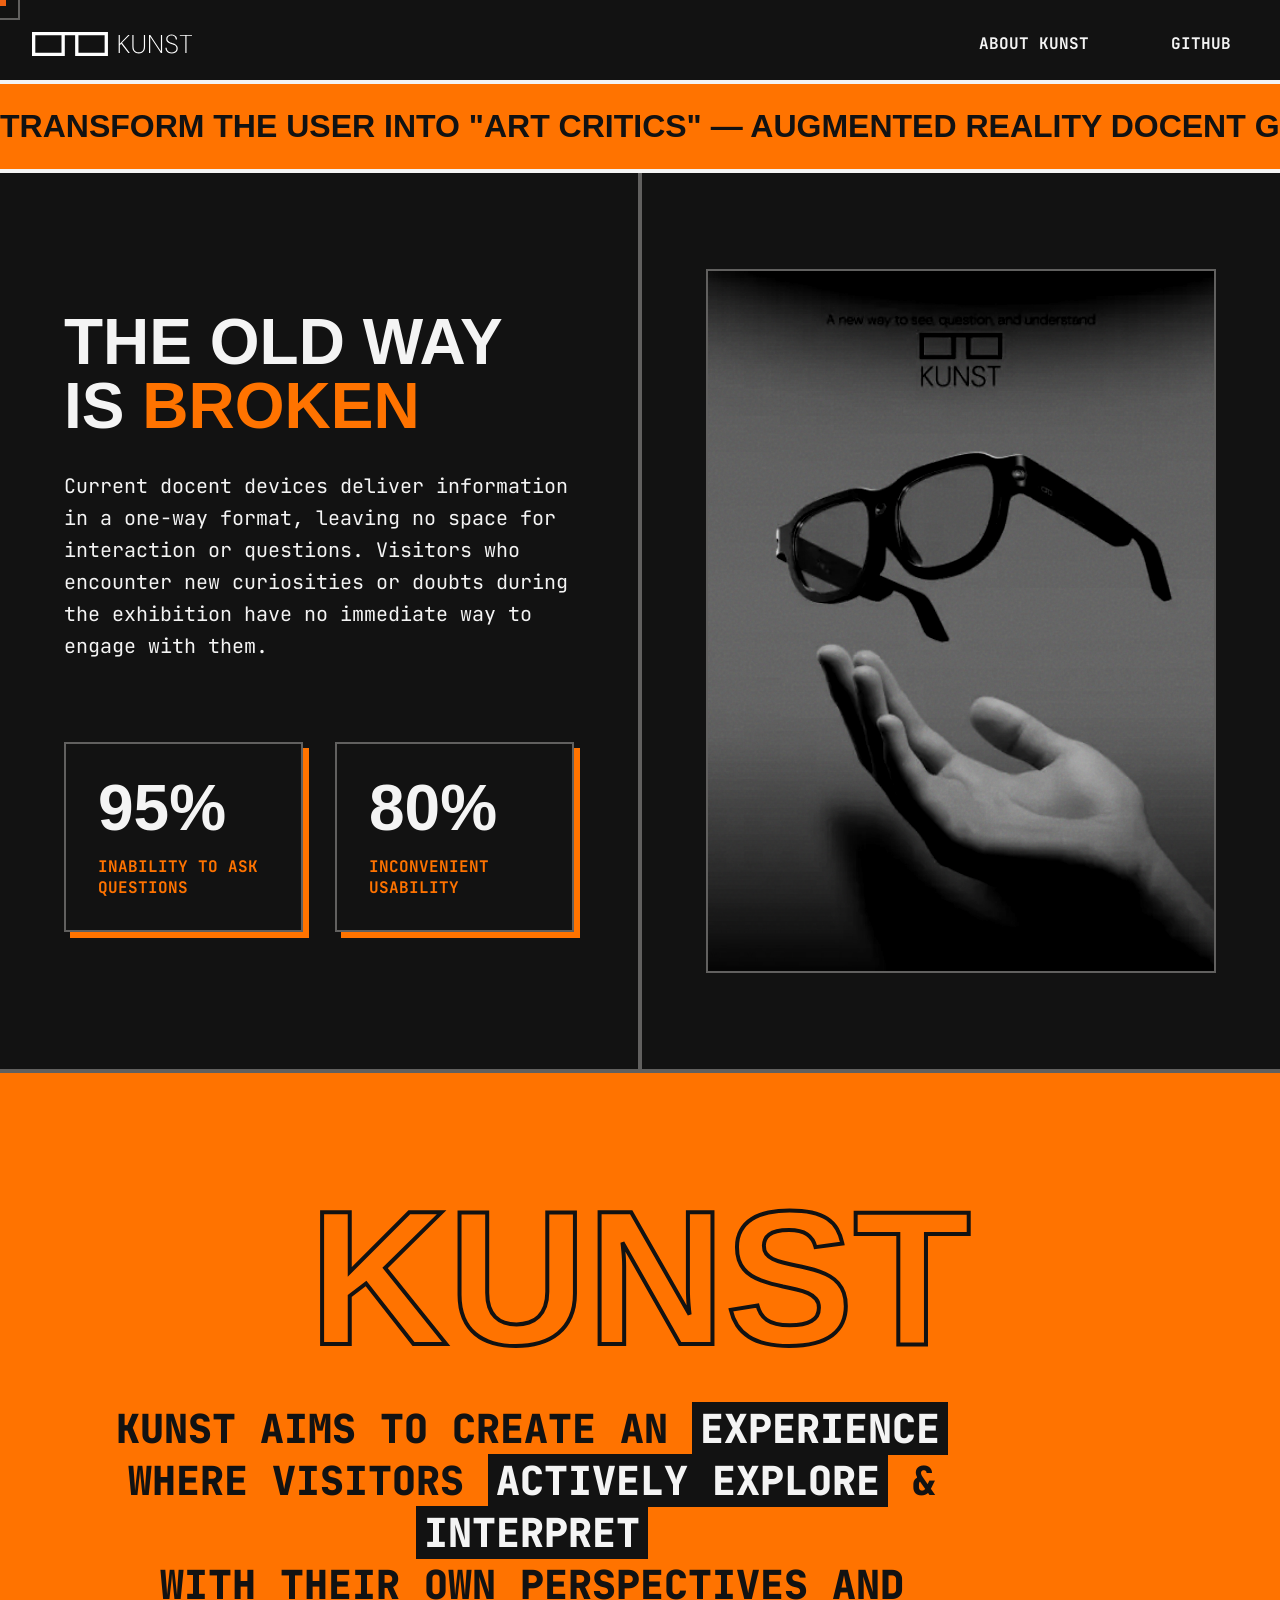
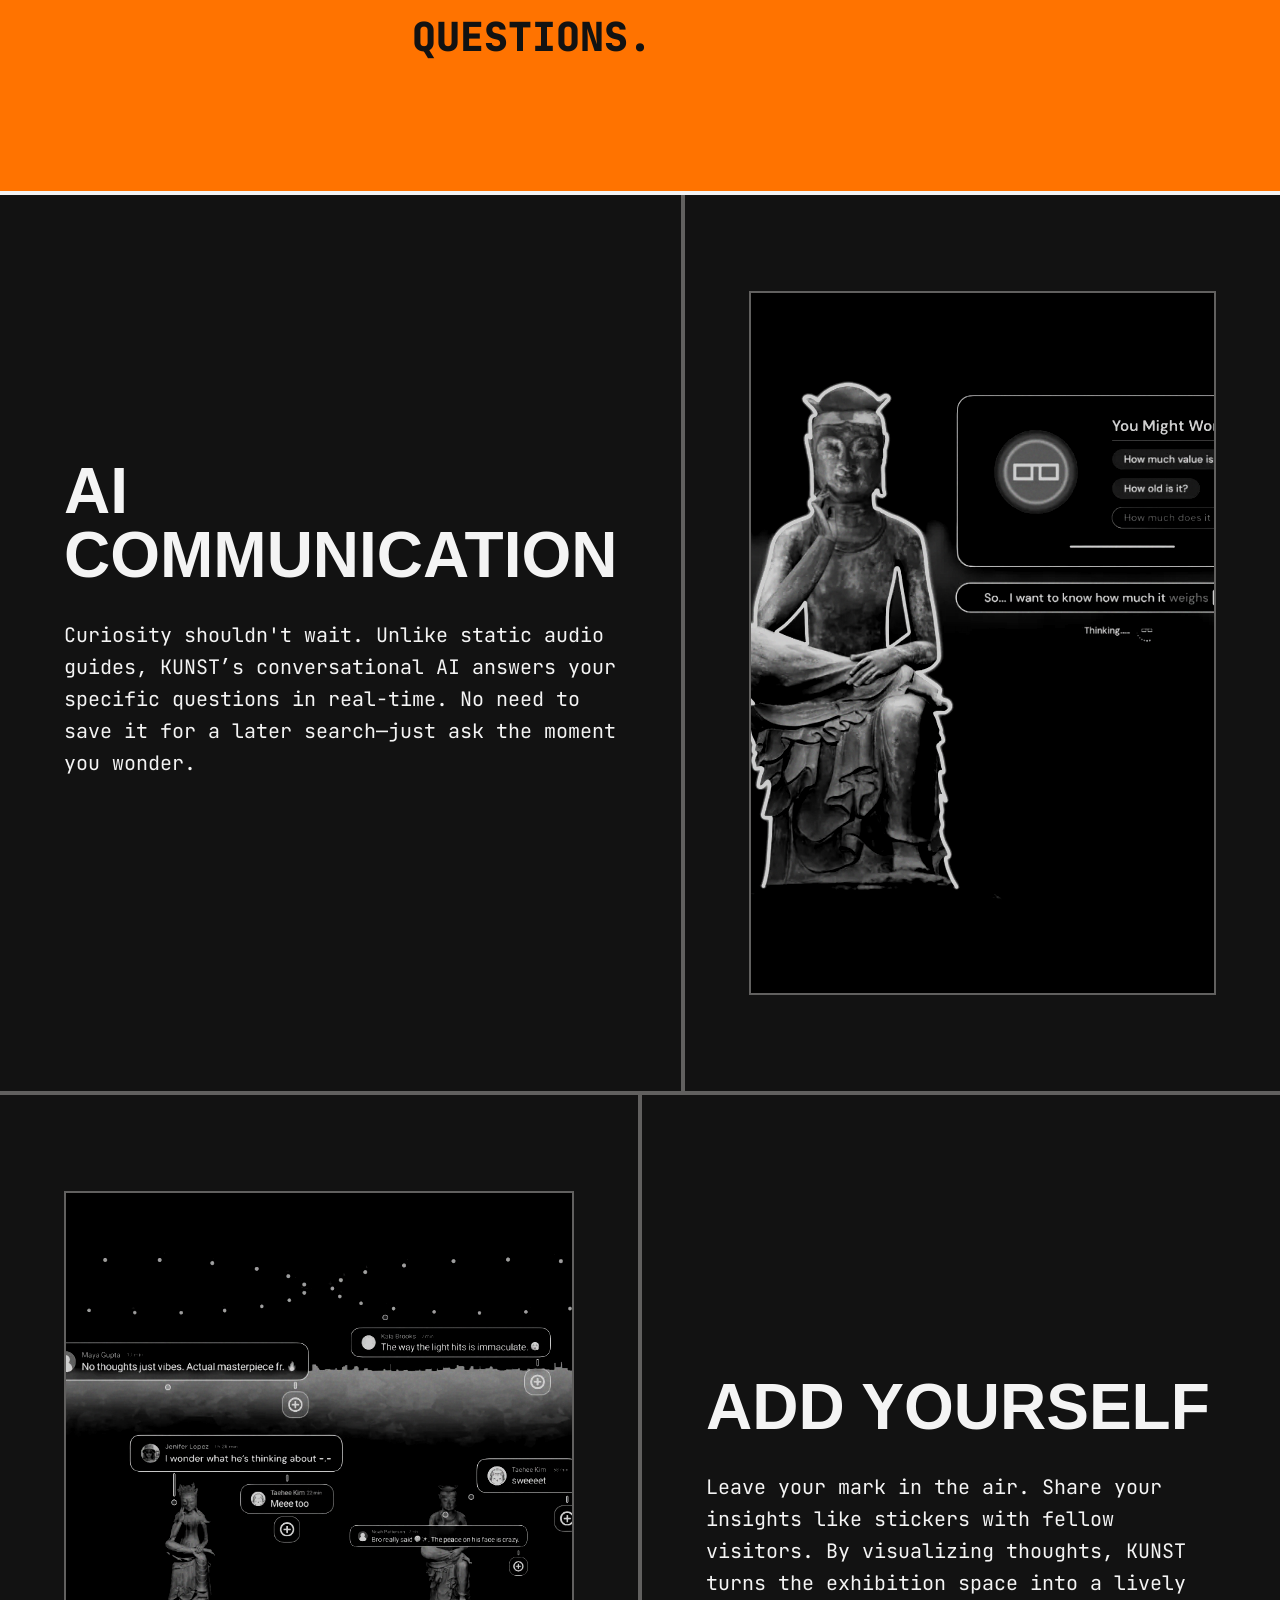
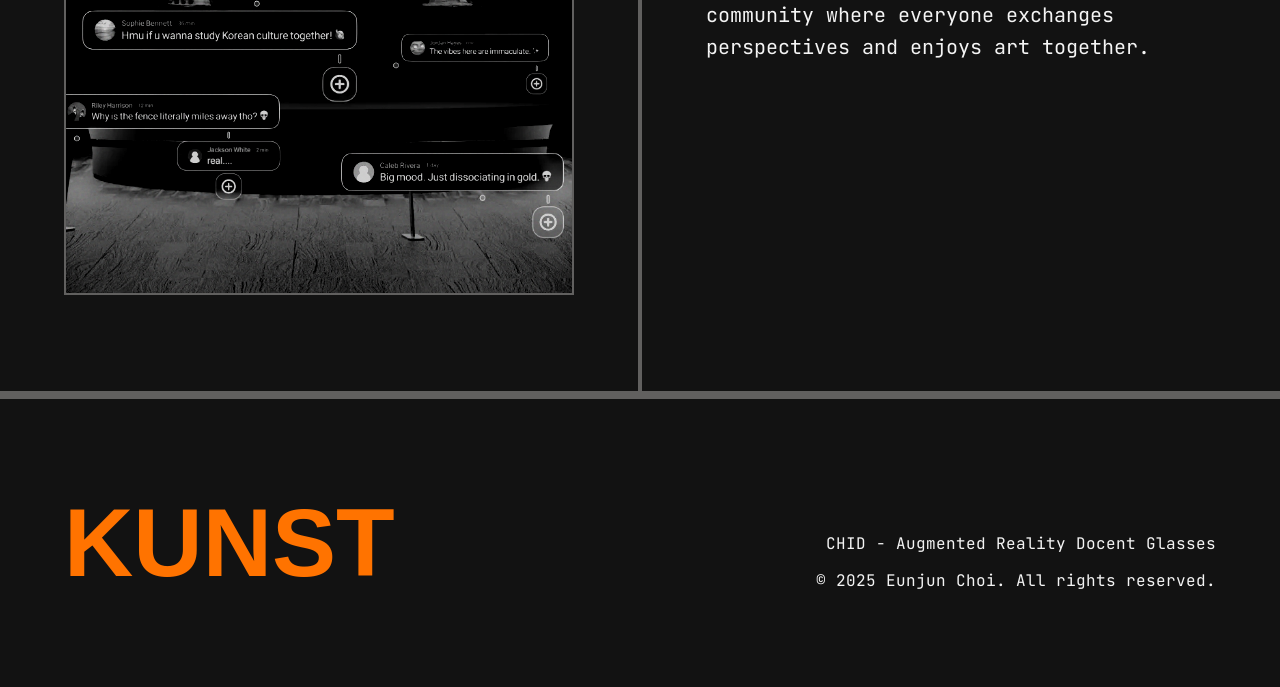
==== about.html @ 53544881 "Add files via upload" ====
<!DOCTYPE html>
<html lang="en">
<head>
    <meta charset="UTF-8">
    <meta name="viewport" content="width=device-width, initial-scale=1.0">
    <title>About KUNST</title>
    <link rel="icon" type="image/svg+xml" href="assets/main/KUNST_favicon.svg">
    <link rel="stylesheet" href="static/css/style.css">
    <link rel="stylesheet" href="static/css/about.css">
    <link rel="preconnect" href="https://fonts.googleapis.com">
    <link rel="preconnect" href="https://fonts.gstatic.com" crossorigin>
    <link href="https://fonts.googleapis.com/css2?family=JetBrains+Mono:wght@100..800&family=Syncopate:wght@400;700;900&display=swap" rel="stylesheet">
</head>
<body class="about-page">
    <div class="cursor"></div>
    <div class="cursor-follower"></div>

    <nav class="nav">
        <a href="index.html" class="nav-brand">
            <img src="assets/main/KUNST_main logo.svg" alt="KUNST">
        </a>
        <div class="nav-links">
            <a href="about.html">ABOUT KUNST</a>
            <a href="https://github.com/CHIDdesign/KUNST-AI" target="_blank">GITHUB</a>
        </div>
    </nav>

    <div class="marquee">
        <div class="marquee-content">
            TRANSFORM THE USER INTO "ART CRITICS" &mdash; AUGMENTED REALITY DOCENT GLASSES &mdash; A NEW WAY TO SEE, QUESTION, AND UNDERSTAND &mdash; 
            TRANSFORM THE USER INTO "ART CRITICS" &mdash; AUGMENTED REALITY DOCENT GLASSES &mdash; A NEW WAY TO SEE, QUESTION, AND UNDERSTAND &mdash; 
        </div>
    </div>

    <section class="section">
        <div class="grid-layout">
            <div class="grid-col text-col">
                <h2 class="section-title">THE OLD WAY IS <span class="highlight">BROKEN</span></h2>
                <p class="body-text">
                    Current docent devices deliver information in a one-way format, leaving no space for interaction or questions. Visitors who encounter new curiosities or doubts during the exhibition have no immediate way to engage with them.
                </p>
                <div class="stats-box">
                    <div class="stat">
                        <h3>95%</h3>
                        <p>Inability to Ask Questions</p>
                    </div>
                    <div class="stat">
                        <h3>80%</h3>
                        <p>Inconvenient Usability</p>
                    </div>
                </div>
            </div>
            <div class="grid-col image-col border-left">
                <div class="image-wrapper">
                    <img src="assets/img/media_1789644157735.webp" alt="KUNST Glasses" class="project-img">
                </div>
            </div>
        </div>
    </section>

    <section class="mission-section">
        <h1 class="huge-text">KUNST</h1>
        <p class="mission-text">
            KUNST aims to create an <span class="highlight">Experience</span><br>
            where visitors <span class="highlight">Actively Explore</span> &amp; <span class="highlight">Interpret</span><br>
            with their own perspectives and questions.
        </p>
    </section>

    <section class="section">
        <div class="grid-layout reverse">
            <div class="grid-col text-col border-right">
                <h2 class="section-title">AI COMMUNICATION</h2>
                <p class="body-text">
                    Curiosity shouldn't wait. Unlike static audio guides, KUNST’s conversational AI answers your specific questions in real-time. No need to save it for a later search—just ask the moment you wonder.
                </p>
            </div>
            <div class="grid-col image-col">
                <div class="image-wrapper">
                    <img src="assets/img/media_1789644157835.webp" alt="AI Communication" class="project-img">
                </div>
            </div>
        </div>
    </section>

    <section class="section">
        <div class="grid-layout">
            <div class="grid-col image-col border-right">
                <div class="image-wrapper">
                    <img src="assets/img/media_1789644157906.webp" alt="Add Yourself" class="project-img">
                </div>
            </div>
            <div class="grid-col text-col">
                <h2 class="section-title">ADD YOURSELF</h2>
                <p class="body-text">
                    Leave your mark in the air. Share your insights like stickers with fellow visitors. By visualizing thoughts, KUNST turns the exhibition space into a lively community where everyone exchanges perspectives and enjoys art together.
                </p>
            </div>
        </div>
    </section>

    <footer class="footer">
        <div class="footer-content">
            <div class="footer-brand">KUNST</div>
            <div class="footer-info">
                <p>CHID - Augmented Reality Docent Glasses</p>
                <p>&copy; 2025 Eunjun Choi. All rights reserved.</p>
            </div>
        </div>
    </footer>

    <script src="static/js/script.js"></script>
    <script src="static/js/about.js"></script>
</body>
</html>
---- static/css/style.css ----
:root {
    --bg-color: #121212;
    --point-color: #FF7300;
    --text-main: #F4F4F4;
    --text-muted: #61605F;
    --font-mono: 'JetBrains Mono', monospace;
    --font-display: 'Syncopate', sans-serif;
}

* {
    margin: 0;
    padding: 0;
    box-sizing: border-box;
    cursor: none; /* Custom cursor everywhere */
}

html, body {
    width: 100%;
    background-color: var(--bg-color);
    color: var(--text-main);
    font-family: var(--font-mono);
}

/* Base custom cursor */
.cursor {
    position: fixed;
    top: 0;
    left: 0;
    width: 12px;
    height: 12px;
    background-color: var(--point-color);
    border-radius: 0; 
    pointer-events: none;
    z-index: 9999;
    transform: translate(-50%, -50%);
    mix-blend-mode: difference;
    /* transition removed for instantaneous response */
}

.cursor-follower {
    position: fixed;
    top: 0;
    left: 0;
    width: 40px;
    height: 40px;
    border: 2px solid var(--text-muted);
    border-radius: 0;
    pointer-events: none;
    z-index: 9998;
    transform: translate(-50%, -50%);
    transition: transform 0.15s ease-out, width 0.3s, height 0.3s, background-color 0.3s;
}

/* Brutalist Navigation */
.nav {
    position: fixed;
    top: 0;
    left: 0;
    width: 100%;
    display: flex;
    justify-content: space-between;
    align-items: center;
    padding: 1.5rem 2rem;
    z-index: 100;
    background: transparent;
    border-bottom: none; /* Removed */
}

.nav-brand {
    display: flex;
    align-items: center;
    justify-content: center;
}
/* If a logo image is used instead */
.nav-brand img {
    height: 24px;
}

.nav-links {
    display: flex;
    gap: 3rem;
}

.nav-links a {
    color: var(--text-main);
    text-decoration: none;
    font-size: 1rem;
    font-weight: 700;
    text-transform: uppercase;
    position: relative;
    padding: 0.5rem 1rem;
    border: 1px solid transparent;
    transition: all 0.2s ease;
}

.nav-links a:hover {
    border: 1px solid var(--point-color);
    color: var(--point-color);
    background: rgba(255, 115, 0, 0.1);
}

/* -------------------------------------
   INDEX (HERO) PAGE SPECIFIC
   ------------------------------------- */
body.index-page {
    overflow: hidden; /* No scroll on index */
    height: 100vh;
    background-color: #080808; /* Darker background just for index */
}

.hero {
    height: 100vh;
    width: 100vw;
    display: flex;
    flex-direction: column;
    align-items: center;
    justify-content: center;
    position: relative;
    padding-top: 60px; /* Offset for nav */
}

.hero-logo-container {
    width: 95vw;
    max-width: 1800px; /* Made the logo much larger */
    height: 75vh;
    position: relative;
    display: flex;
    align-items: center;
    justify-content: center;
}

.text-logo {
    position: relative;
    width: 100%;
    height: 100%;
    display: flex;
    flex-wrap: wrap;
    align-content: flex-start;
    justify-content: center;
    overflow: hidden;
    contain: strict; /* CRITICAL OPTIMIZATION: Isolates layout recalculations */
    will-change: contents; /* Hints browser for optimization */
    /* Mask is applied via JS */
    -webkit-mask-size: contain;
    -webkit-mask-repeat: no-repeat;
    -webkit-mask-position: center;
    mask-size: contain;
    mask-repeat: no-repeat;
    mask-position: center;
}

.text-logo span {
    display: inline-block;
    padding: 0 2px;
    line-height: 1.1;
    font-family: var(--font-display);
    text-transform: uppercase;
    transition: color 0.1s, font-weight 0.1s;
    user-select: none;
    white-space: nowrap;
}

.download-btn {
    margin-top: 1rem;
    padding: 0.75rem 2rem; /* Much smaller padding */
    background-color: var(--point-color);
    color: var(--bg-color);
    font-family: var(--font-display);
    font-weight: 700; /* Less heavy weight */
    font-size: 0.9rem; /* Much smaller font size */
    text-decoration: none;
    text-transform: uppercase;
    position: relative;
    border: 2px solid var(--point-color); /* Thinner border */
    box-shadow: 4px 4px 0px var(--text-main); /* Smaller shadow */
    transition: all 0.1s ease;
}

.download-btn:hover {
    transform: translate(2px, 2px);
    box-shadow: 2px 2px 0px var(--text-main);
    background-color: var(--text-main);
    color: var(--bg-color);
    border-color: var(--text-main);
}

.download-btn:active {
    transform: translate(4px, 4px);
    box-shadow: 0px 0px 0px var(--text-main);
}

/* AR Scanning Grid Background */
body.index-page::before {
    content: '';
    position: absolute;
    top: 0; 
    left: 0; 
    width: 100vw; 
    height: 100vh;
    background-image: 
        linear-gradient(rgba(255, 115, 0, 0.05) 1px, transparent 1px),
        linear-gradient(90deg, rgba(255, 115, 0, 0.05) 1px, transparent 1px);
    background-size: 50px 50px;
    pointer-events: none;
    z-index: 1;
}

/* AR Crosshair */
.crosshair-x, .crosshair-y {
    position: fixed;
    background-color: var(--point-color);
    opacity: 0.6;
    pointer-events: none;
    z-index: 5;
    mix-blend-mode: screen;
    box-shadow: 0 0 10px var(--point-color);
}
.crosshair-x {
    top: 0;
    left: 0;
    width: 100vw;
    height: 1px;
}
.crosshair-y {
    top: 0;
    left: 0;
    width: 1px;
    height: 100vh;
}

/* Coordinates Text */
.coord-tracker {
    position: fixed;
    color: var(--point-color);
    font-family: var(--font-mono);
    font-size: 0.85rem;
    font-weight: 700;
    letter-spacing: 1px;
    pointer-events: none;
    z-index: 6;
    opacity: 0.9;
    white-space: nowrap;
    mix-blend-mode: screen;
    text-shadow: 0 0 5px rgba(255, 115, 0, 0.5);
}

/* AR Drawing Canvas */
#ar-canvas {
    position: fixed;
    top: 0;
    left: 0;
    width: 100vw;
    height: 100vh;
    pointer-events: none;
    z-index: 4; /* Below crosshair, above background */
}

/* -------------------------------------
   MOBILE RESPONSIVENESS
   ------------------------------------- */
@media (max-width: 768px) {
    /* Hide custom cursors and crosshairs on mobile */
    .cursor, .cursor-follower, .crosshair-x, .crosshair-y, .coord-tracker {
        display: none !important;
    }
    
    * {
        cursor: auto;
    }

    .nav {
        padding: 1rem;
    }

    .nav-links {
        gap: 1rem;
    }
    
    .nav-links a {
        font-size: 0.8rem;
        padding: 0.25rem 0.5rem;
    }

    .hero {
        padding-top: 50px;
    }

    .hero-logo-container {
        /* Add side padding so it doesn't touch the edges */
        width: calc(100vw - 32px);
        height: 40vh; /* Shorter height to fit mobile aspect ratio */
    }

    .text-logo span {
        font-size: 0.4rem !important; /* Force smaller text on mobile for density */
    }

    .download-btn {
        margin-top: 2rem;
        font-size: 0.75rem;
        padding: 0.6rem 1.2rem;
    }
}
---- static/css/about.css ----
/* -------------------------------------
   ABOUT PAGE SPECIFIC
   ------------------------------------- */
body.about-page {
    overflow-x: hidden;
    overflow-y: auto;
    padding-top: 80px; /* Nav height */
}

.marquee {
    width: 100%;
    background-color: var(--point-color);
    color: var(--bg-color);
    padding: 1.5rem 0;
    overflow: hidden;
    white-space: nowrap;
    border-bottom: 4px solid var(--text-main);
    border-top: 4px solid var(--text-main);
}

.marquee-content {
    display: inline-block;
    font-family: var(--font-display);
    font-size: 2rem;
    font-weight: 900;
    animation: marquee 15s linear infinite;
    text-transform: uppercase;
}

@keyframes marquee {
    0% { transform: translateX(0); }
    100% { transform: translateX(-50%); }
}

.section {
    min-height: 100vh;
    border-bottom: 4px solid var(--text-muted);
    display: flex;
    flex-direction: column;
}

.grid-layout {
    display: flex;
    flex: 1;
    width: 100%;
}

.grid-col {
    flex: 1;
    padding: 6rem 4rem;
    display: flex;
    flex-direction: column;
    justify-content: center;
}

.border-left { border-left: 4px solid var(--text-muted); }
.border-right { border-right: 4px solid var(--text-muted); }

.section-title {
    font-family: var(--font-display);
    font-size: 4rem;
    margin-bottom: 2rem;
    line-height: 1;
    text-transform: uppercase;
    font-weight: 900;
}

.highlight {
    color: var(--point-color);
}

.body-text {
    font-size: 1.25rem;
    line-height: 1.6;
    color: var(--text-main);
    max-width: 600px;
    margin-bottom: 3rem;
    font-weight: 400;
}

.stats-box {
    display: flex;
    gap: 2rem;
    margin-top: 2rem;
}

.stat {
    border: 2px solid var(--text-muted);
    padding: 2rem;
    flex: 1;
    background: var(--bg-color);
    box-shadow: 6px 6px 0px var(--point-color);
}

.stat h3 {
    font-family: var(--font-display);
    font-size: 4rem;
    color: var(--text-main);
    line-height: 1;
    margin-bottom: 1rem;
}

.stat p {
    color: var(--point-color);
    font-size: 1rem;
    text-transform: uppercase;
    font-weight: 700;
}

/* Images */
.image-wrapper {
    position: relative;
    width: 100%;
    height: 100%;
    min-height: 500px;
    overflow: hidden;
    background-color: var(--bg-color);
    border: 2px solid var(--text-muted);
}

/* Grain overlay */
.image-wrapper::before {
    content: '';
    position: absolute;
    top: 0;
    left: 0;
    width: 100%;
    height: 100%;
    background-image: url('data:image/svg+xml;utf8,%3Csvg viewBox="0 0 200 200" xmlns="http://www.w3.org/2000/svg"%3E%3Cfilter id="noise"%3E%3CfeTurbulence type="fractalNoise" baseFrequency="0.9" numOctaves="3" stitchTiles="stitch"/%3E%3C/filter%3E%3Crect width="100%25" height="100%25" filter="url(%23noise)" opacity="0.15"/%3E%3C/svg%3E');
    pointer-events: none;
    z-index: 2;
    mix-blend-mode: overlay;
}

.project-img {
    width: 100%;
    height: 100%;
    object-fit: cover;
    filter: grayscale(100%) contrast(1.5) brightness(0.8);
    transition: filter 0.3s ease, transform 0.3s ease;
}

.image-wrapper:hover .project-img {
    filter: grayscale(0%) contrast(1.2) brightness(1);
    transform: scale(1.02);
}

/* Mission Section */
.mission-section {
    align-items: center;
    justify-content: center;
    text-align: center;
    padding: 8rem 2rem;
    background-color: var(--point-color);
    color: var(--bg-color);
    border-bottom: 4px solid var(--text-main);
}

.huge-text {
    font-family: var(--font-display);
    font-size: 15vw;
    line-height: 0.8;
    color: var(--point-color);
    -webkit-text-stroke: 4px var(--bg-color);
    margin-bottom: 3rem;
    font-weight: 900;
}

.mission-text {
    font-size: 2.5rem;
    max-width: 1000px;
    line-height: 1.3;
    font-weight: 900;
    text-transform: uppercase;
}

.mission-text .highlight {
    color: var(--text-main);
    background: var(--bg-color);
    padding: 0 0.5rem;
}

/* Footer */
.footer {
    padding: 6rem 4rem;
    border-top: 4px solid var(--text-muted);
    background: var(--bg-color);
}

.footer-content {
    display: flex;
    justify-content: space-between;
    align-items: flex-end;
}

.footer-brand {
    font-family: var(--font-display);
    font-size: 6rem;
    font-weight: 900;
    color: var(--point-color);
    line-height: 1;
}

.footer-info p {
    color: var(--text-main);
    font-size: 1rem;
    text-align: right;
    margin-top: 1rem;
    font-family: var(--font-mono);
}

@media (max-width: 1024px) {
    .grid-layout {
        flex-direction: column;
    }
    .grid-layout.reverse {
        flex-direction: column-reverse;
    }
    .border-left, .border-right {
        border: none;
        border-bottom: 4px solid var(--text-muted);
    }
    .grid-col {
        padding: 4rem 2rem;
    }
    .section-title {
        font-size: 3rem;
    }
    .stat h3 {
        font-size: 3rem;
    }
    .mission-text {
        font-size: 1.5rem;
    }
}
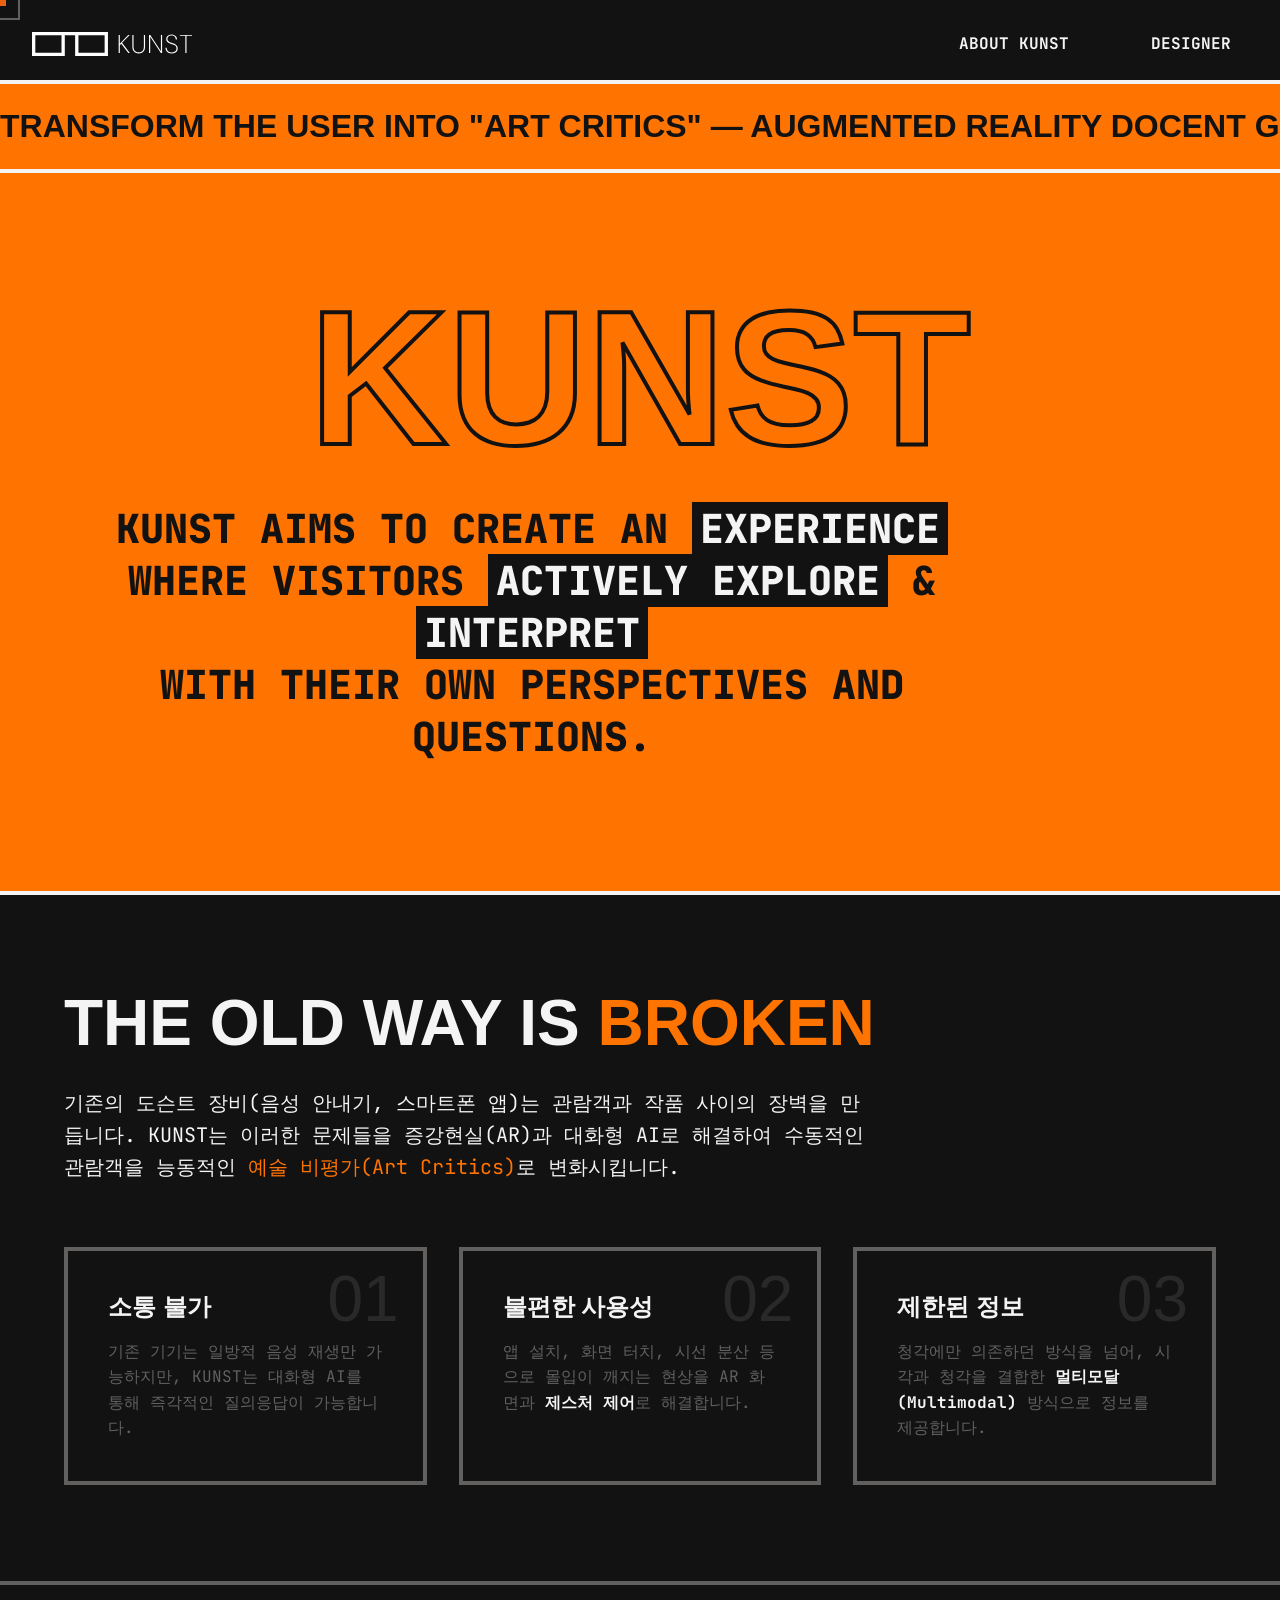
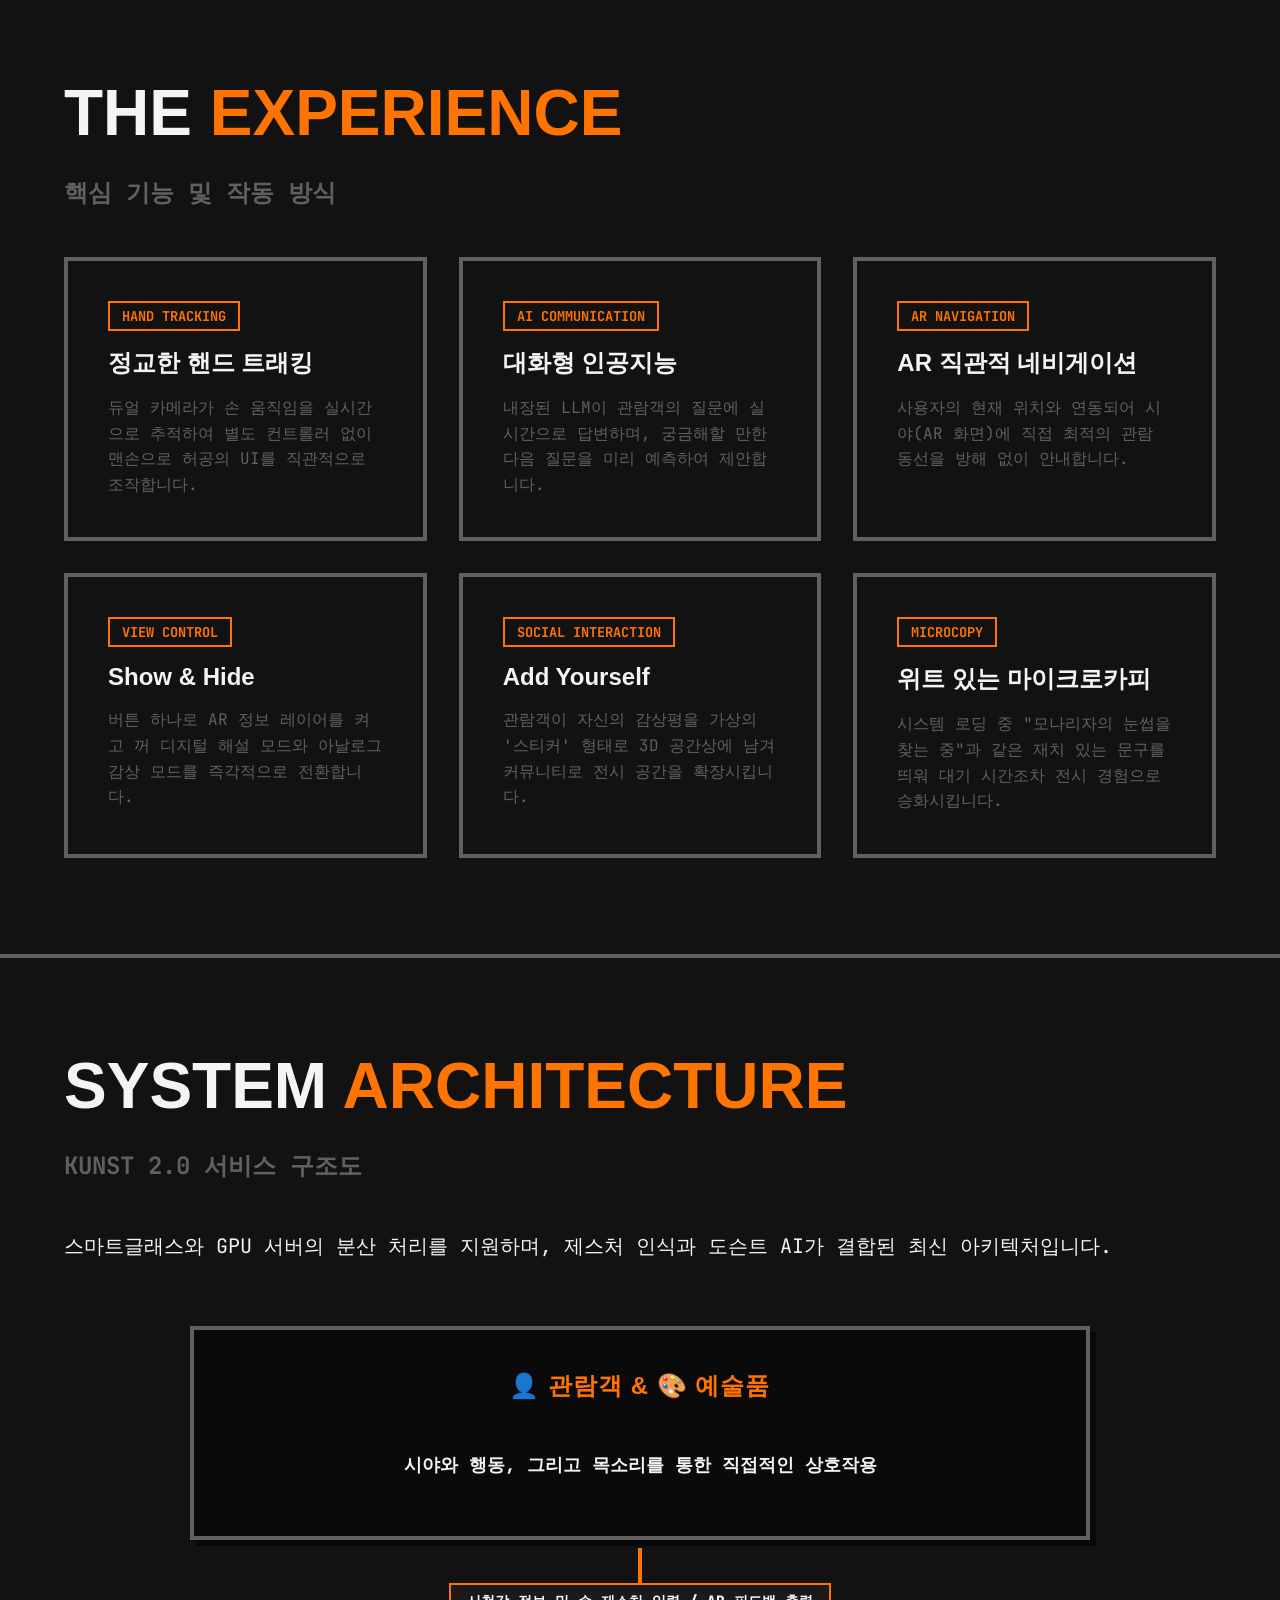
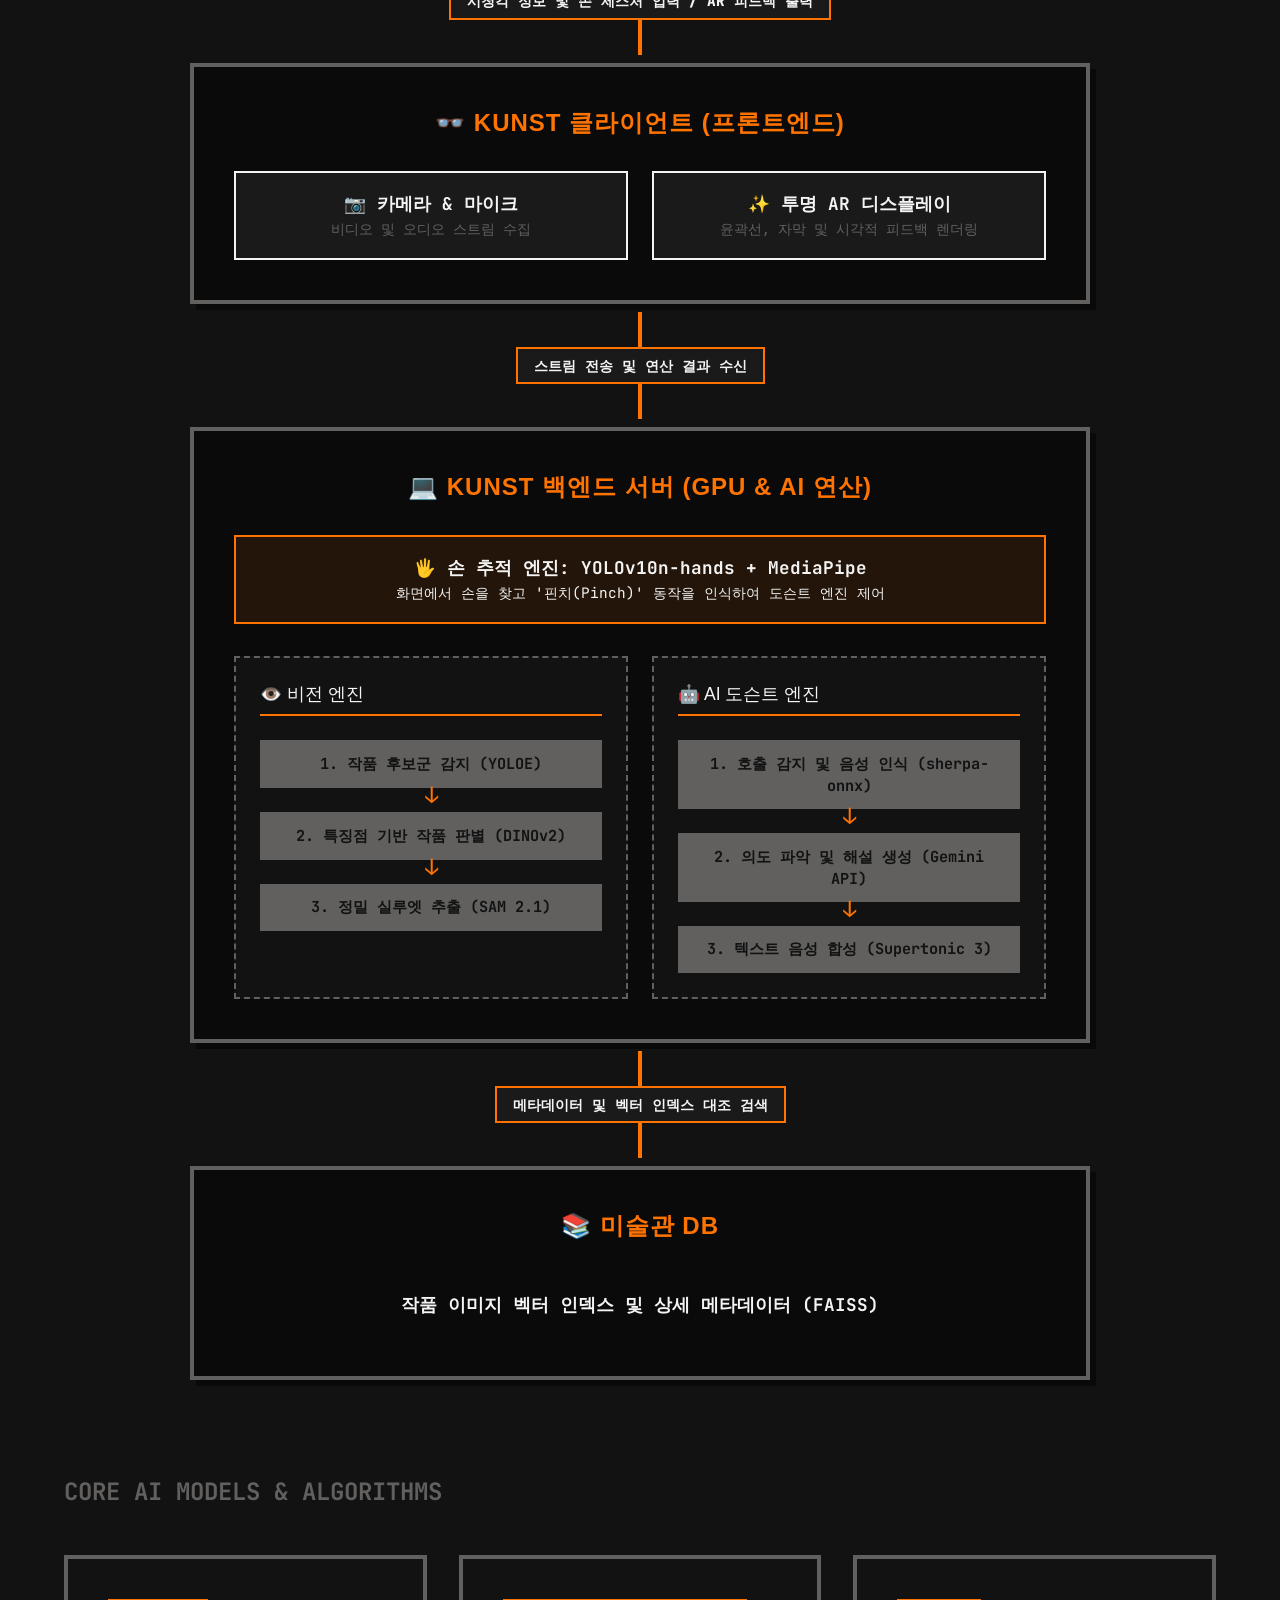
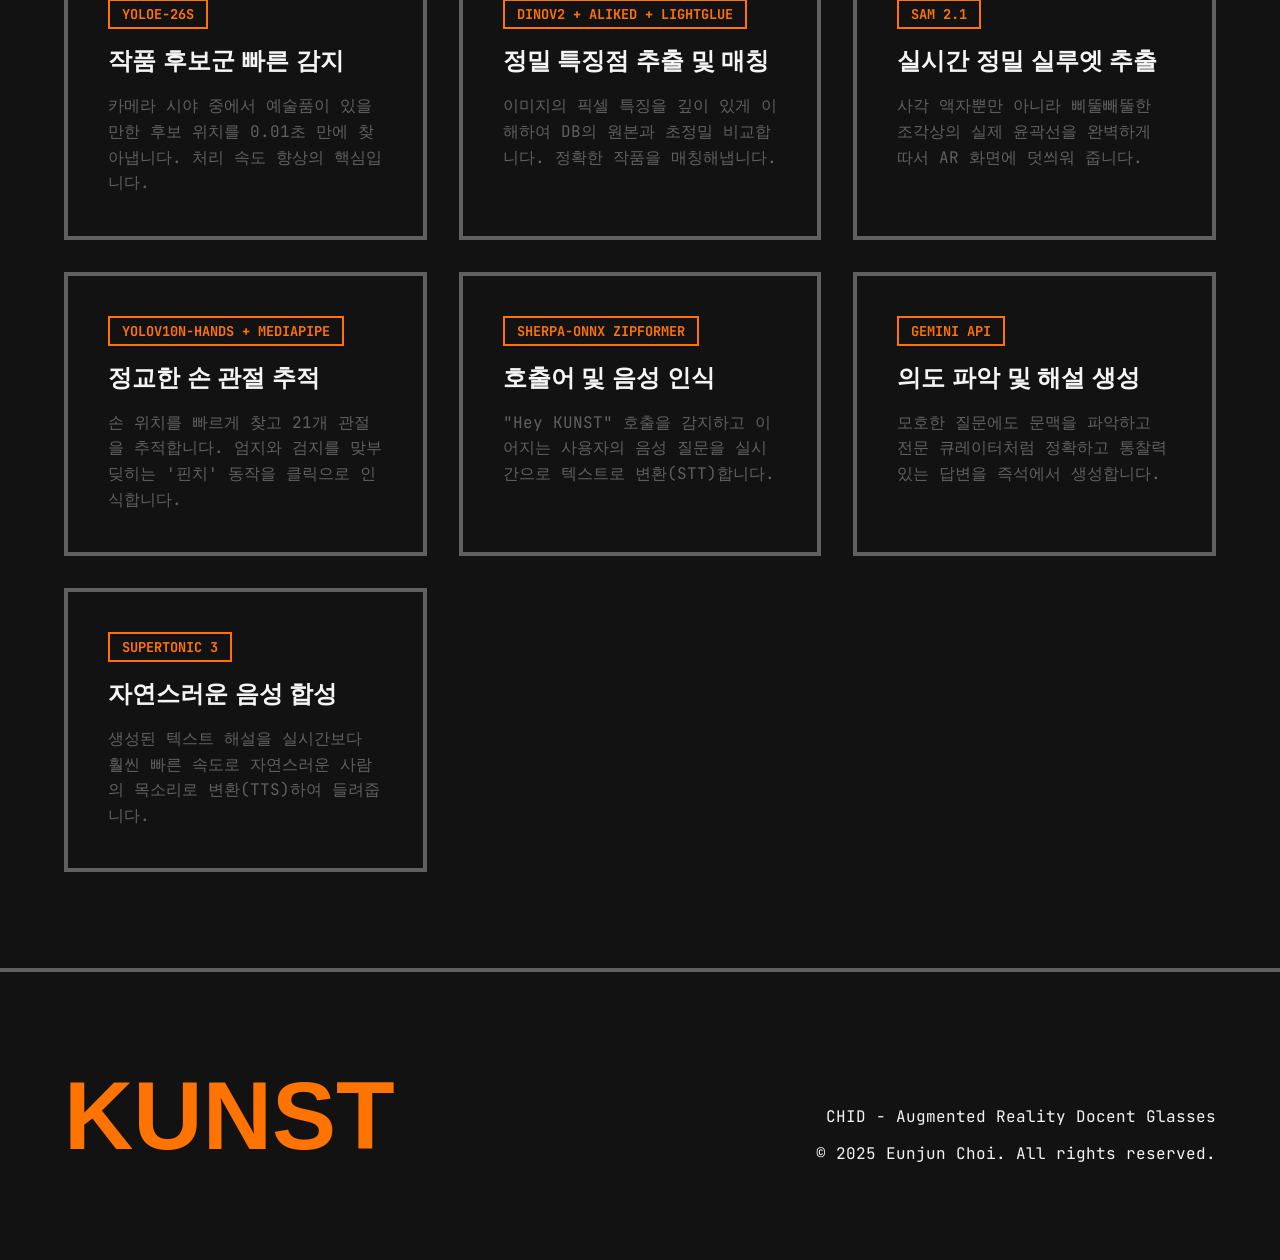
==== commit 77d6c6cc: "Add files via upload" ====
--- a/about.html
+++ b/about.html
@@ -1,9 +1,9 @@
 <!DOCTYPE html>
-<html lang="en">
+<html lang="ko">
 <head>
     <meta charset="UTF-8">
     <meta name="viewport" content="width=device-width, initial-scale=1.0">
-    <title>About KUNST</title>
+    <title>KUNST - AR Docent Glasses</title>
     <link rel="icon" type="image/svg+xml" href="assets/main/KUNST_favicon.svg">
     <link rel="stylesheet" href="static/css/style.css">
     <link rel="stylesheet" href="static/css/about.css">
@@ -21,7 +21,7 @@
         </a>
         <div class="nav-links">
             <a href="about.html">ABOUT KUNST</a>
-            <a href="https://github.com/CHIDdesign/KUNST-AI" target="_blank">GITHUB</a>
+            <a href="https://chid.kr/" target="_blank">DESIGNER</a>
         </div>
     </nav>
 
@@ -31,32 +31,6 @@
             TRANSFORM THE USER INTO "ART CRITICS" &mdash; AUGMENTED REALITY DOCENT GLASSES &mdash; A NEW WAY TO SEE, QUESTION, AND UNDERSTAND &mdash; 
         </div>
     </div>
-
-    <section class="section">
-        <div class="grid-layout">
-            <div class="grid-col text-col">
-                <h2 class="section-title">THE OLD WAY IS <span class="highlight">BROKEN</span></h2>
-                <p class="body-text">
-                    Current docent devices deliver information in a one-way format, leaving no space for interaction or questions. Visitors who encounter new curiosities or doubts during the exhibition have no immediate way to engage with them.
-                </p>
-                <div class="stats-box">
-                    <div class="stat">
-                        <h3>95%</h3>
-                        <p>Inability to Ask Questions</p>
-                    </div>
-                    <div class="stat">
-                        <h3>80%</h3>
-                        <p>Inconvenient Usability</p>
-                    </div>
-                </div>
-            </div>
-            <div class="grid-col image-col border-left">
-                <div class="image-wrapper">
-                    <img src="assets/img/media_1789644157735.webp" alt="KUNST Glasses" class="project-img">
-                </div>
-            </div>
-        </div>
-    </section>
 
     <section class="mission-section">
         <h1 class="huge-text">KUNST</h1>
@@ -67,34 +41,194 @@
         </p>
     </section>
 
+    <!-- Product Identity & Problem -->
     <section class="section">
-        <div class="grid-layout reverse">
-            <div class="grid-col text-col border-right">
-                <h2 class="section-title">AI COMMUNICATION</h2>
-                <p class="body-text">
-                    Curiosity shouldn't wait. Unlike static audio guides, KUNST’s conversational AI answers your specific questions in real-time. No need to save it for a later search—just ask the moment you wonder.
-                </p>
-            </div>
-            <div class="grid-col image-col">
-                <div class="image-wrapper">
-                    <img src="assets/img/media_1789644157835.webp" alt="AI Communication" class="project-img">
-                </div>
-            </div>
-        </div>
-    </section>
-
+        <h2 class="section-title">THE OLD WAY IS <span class="highlight">BROKEN</span></h2>
+        <p class="body-text" style="max-width: 800px;">
+            기존의 도슨트 장비(음성 안내기, 스마트폰 앱)는 관람객과 작품 사이의 장벽을 만듭니다. KUNST는 이러한 문제들을 증강현실(AR)과 대화형 AI로 해결하여 수동적인 관람객을 능동적인 <span class="highlight">예술 비평가(Art Critics)</span>로 변화시킵니다.
+        </p>
+        <div class="b-grid" style="margin-top: 2rem;">
+            <div class="b-card">
+                <div class="b-card-num">01</div>
+                <div class="b-card-title">소통 불가</div>
+                <div class="b-card-desc">
+                    기존 기기는 일방적 음성 재생만 가능하지만, KUNST는 대화형 AI를 통해 즉각적인 질의응답이 가능합니다.
+                </div>
+            </div>
+            <div class="b-card">
+                <div class="b-card-num">02</div>
+                <div class="b-card-title">불편한 사용성</div>
+                <div class="b-card-desc">
+                    앱 설치, 화면 터치, 시선 분산 등으로 몰입이 깨지는 현상을 AR 화면과 <strong>제스처 제어</strong>로 해결합니다.
+                </div>
+            </div>
+            <div class="b-card">
+                <div class="b-card-num">03</div>
+                <div class="b-card-title">제한된 정보</div>
+                <div class="b-card-desc">
+                    청각에만 의존하던 방식을 넘어, 시각과 청각을 결합한 <strong>멀티모달(Multimodal)</strong> 방식으로 정보를 제공합니다.
+                </div>
+            </div>
+        </div>
+    </section>
+
+    <!-- Core Features -->
     <section class="section">
-        <div class="grid-layout">
-            <div class="grid-col image-col border-right">
-                <div class="image-wrapper">
-                    <img src="assets/img/media_1789644157906.webp" alt="Add Yourself" class="project-img">
-                </div>
-            </div>
-            <div class="grid-col text-col">
-                <h2 class="section-title">ADD YOURSELF</h2>
-                <p class="body-text">
-                    Leave your mark in the air. Share your insights like stickers with fellow visitors. By visualizing thoughts, KUNST turns the exhibition space into a lively community where everyone exchanges perspectives and enjoys art together.
-                </p>
+        <h2 class="section-title">THE <span class="highlight">EXPERIENCE</span></h2>
+        <p class="section-subtitle">핵심 기능 및 작동 방식</p>
+        <div class="b-grid">
+            <div class="b-card">
+                <div class="b-badge">Hand Tracking</div>
+                <div class="b-card-title">정교한 핸드 트래킹</div>
+                <div class="b-card-desc">듀얼 카메라가 손 움직임을 실시간으로 추적하여 별도 컨트롤러 없이 맨손으로 허공의 UI를 직관적으로 조작합니다.</div>
+            </div>
+            <div class="b-card">
+                <div class="b-badge">AI Communication</div>
+                <div class="b-card-title">대화형 인공지능</div>
+                <div class="b-card-desc">내장된 LLM이 관람객의 질문에 실시간으로 답변하며, 궁금해할 만한 다음 질문을 미리 예측하여 제안합니다.</div>
+            </div>
+            <div class="b-card">
+                <div class="b-badge">AR Navigation</div>
+                <div class="b-card-title">AR 직관적 네비게이션</div>
+                <div class="b-card-desc">사용자의 현재 위치와 연동되어 시야(AR 화면)에 직접 최적의 관람 동선을 방해 없이 안내합니다.</div>
+            </div>
+            <div class="b-card">
+                <div class="b-badge">View Control</div>
+                <div class="b-card-title">Show &amp; Hide</div>
+                <div class="b-card-desc">버튼 하나로 AR 정보 레이어를 켜고 꺼 디지털 해설 모드와 아날로그 감상 모드를 즉각적으로 전환합니다.</div>
+            </div>
+            <div class="b-card">
+                <div class="b-badge">Social Interaction</div>
+                <div class="b-card-title">Add Yourself</div>
+                <div class="b-card-desc">관람객이 자신의 감상평을 가상의 '스티커' 형태로 3D 공간상에 남겨 커뮤니티로 전시 공간을 확장시킵니다.</div>
+            </div>
+            <div class="b-card">
+                <div class="b-badge">Microcopy</div>
+                <div class="b-card-title">위트 있는 마이크로카피</div>
+                <div class="b-card-desc">시스템 로딩 중 "모나리자의 눈썹을 찾는 중"과 같은 재치 있는 문구를 띄워 대기 시간조차 전시 경험으로 승화시킵니다.</div>
+            </div>
+        </div>
+    </section>
+
+    <!-- Architecture -->
+    <section class="section">
+        <h2 class="section-title">SYSTEM <span class="highlight">ARCHITECTURE</span></h2>
+        <p class="section-subtitle">KUNST 2.0 서비스 구조도</p>
+        <p class="body-text">
+            스마트글래스와 GPU 서버의 분산 처리를 지원하며, 제스처 인식과 도슨트 AI가 결합된 최신 아키텍처입니다.
+        </p>
+
+        <!-- Custom HTML Brutalist Architecture Diagram -->
+        <div class="arch-custom-diagram">
+            
+            <!-- Layer 1: User & Art -->
+            <div class="arch-layer">
+                <h3>👤 관람객 &amp; 🎨 예술품</h3>
+                <div class="arch-box" style="text-align: center; border: none; background: transparent;">
+                    시야와 행동, 그리고 목소리를 통한 직접적인 상호작용
+                </div>
+            </div>
+            
+            <div class="arch-connector">
+                <div class="connector-line"></div>
+                <div class="connector-label">시청각 정보 및 손 제스처 입력 / AR 피드백 출력</div>
+                <div class="connector-line"></div>
+            </div>
+            
+            <!-- Layer 2: Client -->
+            <div class="arch-layer">
+                <h3>👓 KUNST 클라이언트 (프론트엔드)</h3>
+                <div class="arch-grid-2">
+                    <div class="arch-box">📷 카메라 &amp; 마이크<br><span style="font-size:0.85rem; color:var(--text-muted); font-weight:400;">비디오 및 오디오 스트림 수집</span></div>
+                    <div class="arch-box">✨ 투명 AR 디스플레이<br><span style="font-size:0.85rem; color:var(--text-muted); font-weight:400;">윤곽선, 자막 및 시각적 피드백 렌더링</span></div>
+                </div>
+            </div>
+
+            <div class="arch-connector">
+                <div class="connector-line"></div>
+                <div class="connector-label">스트림 전송 및 연산 결과 수신</div>
+                <div class="connector-line"></div>
+            </div>
+
+            <!-- Layer 3: Server -->
+            <div class="arch-layer">
+                <h3>💻 KUNST 백엔드 서버 (GPU &amp; AI 연산)</h3>
+                
+                <div class="arch-box highlight-box" style="margin-bottom: 2rem; text-align: center;">
+                    🖐️ <strong>손 추적 엔진:</strong> YOLOv10n-hands + MediaPipe<br>
+                    <span style="font-size:0.9rem; font-weight:400;">화면에서 손을 찾고 '핀치(Pinch)' 동작을 인식하여 도슨트 엔진 제어</span>
+                </div>
+
+                <div class="arch-grid-2">
+                    <div class="arch-engine">
+                        <div class="engine-title">👁️ 비전 엔진</div>
+                        <div class="engine-step">1. 작품 후보군 감지 (YOLOE)</div>
+                        <div class="engine-step">2. 특징점 기반 작품 판별 (DINOv2)</div>
+                        <div class="engine-step">3. 정밀 실루엣 추출 (SAM 2.1)</div>
+                    </div>
+                    
+                    <div class="arch-engine">
+                        <div class="engine-title">🤖 AI 도슨트 엔진</div>
+                        <div class="engine-step">1. 호출 감지 및 음성 인식 (sherpa-onnx)</div>
+                        <div class="engine-step">2. 의도 파악 및 해설 생성 (Gemini API)</div>
+                        <div class="engine-step">3. 텍스트 음성 합성 (Supertonic 3)</div>
+                    </div>
+                </div>
+            </div>
+
+            <div class="arch-connector">
+                <div class="connector-line"></div>
+                <div class="connector-label">메타데이터 및 벡터 인덱스 대조 검색</div>
+                <div class="connector-line"></div>
+            </div>
+
+            <!-- Layer 4: DB -->
+            <div class="arch-layer">
+                <h3>📚 미술관 DB</h3>
+                <div class="arch-box" style="text-align: center; border: none; background: transparent;">
+                    작품 이미지 벡터 인덱스 및 상세 메타데이터 (FAISS)
+                </div>
+            </div>
+
+        </div>
+
+        <!-- AI Models Detail -->
+        <p class="section-subtitle" style="margin-top: 4rem;">CORE AI MODELS &amp; ALGORITHMS</p>
+        <div class="b-grid">
+            <div class="b-card">
+                <div class="b-badge">YOLOE-26s</div>
+                <div class="b-card-title">작품 후보군 빠른 감지</div>
+                <div class="b-card-desc">카메라 시야 중에서 예술품이 있을 만한 후보 위치를 0.01초 만에 찾아냅니다. 처리 속도 향상의 핵심입니다.</div>
+            </div>
+            <div class="b-card">
+                <div class="b-badge">DINOv2 + ALIKED + LightGlue</div>
+                <div class="b-card-title">정밀 특징점 추출 및 매칭</div>
+                <div class="b-card-desc">이미지의 픽셀 특징을 깊이 있게 이해하여 DB의 원본과 초정밀 비교합니다. 정확한 작품을 매칭해냅니다.</div>
+            </div>
+            <div class="b-card">
+                <div class="b-badge">SAM 2.1</div>
+                <div class="b-card-title">실시간 정밀 실루엣 추출</div>
+                <div class="b-card-desc">사각 액자뿐만 아니라 삐뚤빼뚤한 조각상의 실제 윤곽선을 완벽하게 따서 AR 화면에 덧씌워 줍니다.</div>
+            </div>
+            <div class="b-card">
+                <div class="b-badge">YOLOv10n-hands + MediaPipe</div>
+                <div class="b-card-title">정교한 손 관절 추적</div>
+                <div class="b-card-desc">손 위치를 빠르게 찾고 21개 관절을 추적합니다. 엄지와 검지를 맞부딪히는 '핀치' 동작을 클릭으로 인식합니다.</div>
+            </div>
+            <div class="b-card">
+                <div class="b-badge">sherpa-onnx Zipformer</div>
+                <div class="b-card-title">호출어 및 음성 인식</div>
+                <div class="b-card-desc">"Hey KUNST" 호출을 감지하고 이어지는 사용자의 음성 질문을 실시간으로 텍스트로 변환(STT)합니다.</div>
+            </div>
+            <div class="b-card">
+                <div class="b-badge">Gemini API</div>
+                <div class="b-card-title">의도 파악 및 해설 생성</div>
+                <div class="b-card-desc">모호한 질문에도 문맥을 파악하고 전문 큐레이터처럼 정확하고 통찰력 있는 답변을 즉석에서 생성합니다.</div>
+            </div>
+            <div class="b-card">
+                <div class="b-badge">Supertonic 3</div>
+                <div class="b-card-title">자연스러운 음성 합성</div>
+                <div class="b-card-desc">생성된 텍스트 해설을 실시간보다 훨씬 빠른 속도로 자연스러운 사람의 목소리로 변환(TTS)하여 들려줍니다.</div>
             </div>
         </div>
     </section>
@@ -113,4 +247,3 @@
     <script src="static/js/about.js"></script>
 </body>
 </html>
-
--- a/static/css/about.css
+++ b/static/css/about.css
@@ -1,10 +1,10 @@
 /* -------------------------------------
-   ABOUT PAGE SPECIFIC
+   ABOUT PAGE SPECIFIC (BRUTALIST REDESIGN)
    ------------------------------------- */
 body.about-page {
     overflow-x: hidden;
     overflow-y: auto;
-    padding-top: 80px; /* Nav height */
+    padding-top: 80px;
 }
 
 .marquee {
@@ -33,28 +33,12 @@
 }
 
 .section {
-    min-height: 100vh;
+    min-height: auto;
+    padding: 6rem 4rem;
     border-bottom: 4px solid var(--text-muted);
     display: flex;
     flex-direction: column;
 }
-
-.grid-layout {
-    display: flex;
-    flex: 1;
-    width: 100%;
-}
-
-.grid-col {
-    flex: 1;
-    padding: 6rem 4rem;
-    display: flex;
-    flex-direction: column;
-    justify-content: center;
-}
-
-.border-left { border-left: 4px solid var(--text-muted); }
-.border-right { border-right: 4px solid var(--text-muted); }
 
 .section-title {
     font-family: var(--font-display);
@@ -65,84 +49,96 @@
     font-weight: 900;
 }
 
+.section-subtitle {
+    font-size: 1.5rem;
+    color: var(--text-muted);
+    margin-bottom: 3rem;
+    font-weight: 700;
+}
+
 .highlight {
     color: var(--point-color);
+}
+
+.highlight-bg {
+    background-color: var(--point-color);
+    color: var(--bg-color);
+    padding: 0 0.5rem;
 }
 
 .body-text {
     font-size: 1.25rem;
     line-height: 1.6;
     color: var(--text-main);
-    max-width: 600px;
-    margin-bottom: 3rem;
+    margin-bottom: 2rem;
     font-weight: 400;
 }
 
-.stats-box {
-    display: flex;
+/* Brutalist Grid for Features and Problems */
+.b-grid {
+    display: grid;
+    grid-template-columns: repeat(auto-fit, minmax(300px, 1fr));
     gap: 2rem;
-    margin-top: 2rem;
-}
-
-.stat {
-    border: 2px solid var(--text-muted);
-    padding: 2rem;
-    flex: 1;
+    width: 100%;
+}
+
+.b-card {
+    border: 4px solid var(--text-muted);
     background: var(--bg-color);
-    box-shadow: 6px 6px 0px var(--point-color);
-}
-
-.stat h3 {
+    padding: 2.5rem;
+    position: relative;
+    transition: all 0.2s ease;
+    display: flex;
+    flex-direction: column;
+}
+
+.b-card:hover {
+    transform: translate(-4px, -4px);
+    box-shadow: 8px 8px 0px var(--point-color);
+    border-color: var(--point-color);
+}
+
+.b-card-num {
     font-family: var(--font-display);
     font-size: 4rem;
-    color: var(--text-main);
+    color: var(--text-muted);
+    position: absolute;
+    top: 1rem;
+    right: 1.5rem;
     line-height: 1;
+    opacity: 0.3;
+}
+
+.b-card-title {
+    font-family: var(--font-display);
+    font-size: 1.5rem;
+    color: var(--text-main);
     margin-bottom: 1rem;
-}
-
-.stat p {
-    color: var(--point-color);
+    font-weight: 700;
+    z-index: 1;
+}
+
+.b-card-desc {
     font-size: 1rem;
-    text-transform: uppercase;
-    font-weight: 700;
-}
-
-/* Images */
-.image-wrapper {
-    position: relative;
-    width: 100%;
-    height: 100%;
-    min-height: 500px;
-    overflow: hidden;
-    background-color: var(--bg-color);
-    border: 2px solid var(--text-muted);
-}
-
-/* Grain overlay */
-.image-wrapper::before {
-    content: '';
-    position: absolute;
-    top: 0;
-    left: 0;
-    width: 100%;
-    height: 100%;
-    background-image: url('data:image/svg+xml;utf8,%3Csvg viewBox="0 0 200 200" xmlns="http://www.w3.org/2000/svg"%3E%3Cfilter id="noise"%3E%3CfeTurbulence type="fractalNoise" baseFrequency="0.9" numOctaves="3" stitchTiles="stitch"/%3E%3C/filter%3E%3Crect width="100%25" height="100%25" filter="url(%23noise)" opacity="0.15"/%3E%3C/svg%3E');
-    pointer-events: none;
-    z-index: 2;
-    mix-blend-mode: overlay;
-}
-
-.project-img {
-    width: 100%;
-    height: 100%;
-    object-fit: cover;
-    filter: grayscale(100%) contrast(1.5) brightness(0.8);
-    transition: filter 0.3s ease, transform 0.3s ease;
-}
-
-.image-wrapper:hover .project-img {
-    filter: grayscale(0%) contrast(1.2) brightness(1);
-    transform: scale(1.02);
+    line-height: 1.6;
+    color: var(--text-muted);
+    z-index: 1;
+}
+
+.b-card-desc strong {
+    color: var(--text-main);
+}
+
+.b-badge {
+    display: inline-block;
+    border: 2px solid var(--point-color);
+    color: var(--point-color);
+    padding: 0.25rem 0.75rem;
+    font-size: 0.85rem;
+    font-weight: 700;
+    text-transform: uppercase;
+    margin-bottom: 1rem;
+    align-self: flex-start;
 }
 
 /* Mission Section */
@@ -180,10 +176,130 @@
     padding: 0 0.5rem;
 }
 
+/* Custom HTML Architecture Diagram (Brutalist) */
+.arch-custom-diagram {
+    display: flex;
+    flex-direction: column;
+    align-items: center;
+    width: 100%;
+    max-width: 900px;
+    margin: 2rem auto;
+    font-family: var(--font-mono);
+}
+
+.arch-layer {
+    width: 100%;
+    border: 4px solid var(--text-muted);
+    background: #0a0a0a;
+    padding: 2.5rem;
+    text-align: center;
+    position: relative;
+    transition: transform 0.2s, border-color 0.2s;
+    box-shadow: 6px 6px 0px rgba(0,0,0,0.5);
+}
+.arch-layer:hover {
+    border-color: var(--point-color);
+    transform: translateY(-2px);
+}
+.arch-layer h3 {
+    font-family: var(--font-display);
+    color: var(--point-color);
+    font-size: 1.5rem;
+    margin-bottom: 2rem;
+    text-transform: uppercase;
+    letter-spacing: 1px;
+}
+
+.arch-grid-2 {
+    display: grid;
+    grid-template-columns: 1fr 1fr;
+    gap: 1.5rem;
+}
+
+.arch-box {
+    border: 2px solid var(--text-main);
+    padding: 1.2rem;
+    font-weight: 700;
+    font-size: 1.1rem;
+    background: #1a1a1a;
+    color: var(--text-main);
+}
+.arch-box.highlight-box {
+    border-color: var(--point-color);
+    color: var(--text-main);
+    background: rgba(255, 115, 0, 0.1);
+}
+
+.arch-engine {
+    border: 2px dashed var(--text-muted);
+    padding: 1.5rem;
+    display: flex;
+    flex-direction: column;
+    text-align: left;
+    background: #121212;
+}
+.engine-title {
+    color: var(--text-main);
+    font-family: var(--font-display);
+    font-size: 1.1rem;
+    margin-bottom: 1.5rem;
+    border-bottom: 2px solid var(--point-color);
+    padding-bottom: 0.5rem;
+}
+.engine-step {
+    background: var(--text-muted);
+    color: var(--bg-color);
+    padding: 0.8rem 1rem;
+    font-weight: 700;
+    font-size: 0.95rem;
+    position: relative;
+    margin-bottom: 1.5rem;
+    text-align: center;
+}
+.engine-step:not(:last-child)::after {
+    content: '↓';
+    position: absolute;
+    bottom: -22px;
+    left: 50%;
+    transform: translateX(-50%);
+    color: var(--point-color);
+    font-weight: 900;
+    font-size: 1.4rem;
+}
+.engine-step:last-child {
+    margin-bottom: 0;
+}
+
+.arch-connector {
+    display: flex;
+    flex-direction: column;
+    align-items: center;
+    margin: 0.5rem 0;
+    color: var(--point-color);
+    font-weight: 700;
+    text-align: center;
+    width: 100%;
+}
+.connector-line {
+    width: 4px;
+    height: 40px;
+    background-color: var(--point-color);
+}
+.connector-label {
+    font-size: 0.9rem;
+    color: var(--text-main);
+    background: #1a1a1a;
+    padding: 0.4rem 1rem;
+    border: 2px solid var(--point-color);
+    margin: -5px 0;
+    z-index: 2;
+    text-transform: uppercase;
+    font-weight: 900;
+}
+
 /* Footer */
 .footer {
     padding: 6rem 4rem;
-    border-top: 4px solid var(--text-muted);
     background: var(--bg-color);
 }
 
@@ -210,27 +326,48 @@
 }
 
 @media (max-width: 1024px) {
-    .grid-layout {
-        flex-direction: column;
-    }
-    .grid-layout.reverse {
-        flex-direction: column-reverse;
-    }
-    .border-left, .border-right {
-        border: none;
-        border-bottom: 4px solid var(--text-muted);
-    }
-    .grid-col {
+    .section {
         padding: 4rem 2rem;
     }
     .section-title {
         font-size: 3rem;
     }
-    .stat h3 {
-        font-size: 3rem;
-    }
     .mission-text {
         font-size: 1.5rem;
     }
-}
-
+    .footer-brand {
+        font-size: 4rem;
+    }
+}
+
+@media (max-width: 768px) {
+    .section-title {
+        font-size: 2rem;
+    }
+    .b-card {
+        padding: 1.5rem;
+    }
+    .footer-content {
+        flex-direction: column;
+        align-items: flex-start;
+        gap: 2rem;
+    }
+    .footer-info p {
+        text-align: left;
+    }
+    .b-grid {
+        grid-template-columns: 1fr;
+    }
+    .arch-grid-2 {
+        grid-template-columns: 1fr;
+    }
+    .arch-layer {
+        padding: 1.5rem 1rem;
+    }
+    .arch-layer h3 {
+        font-size: 1.2rem;
+    }
+    .arch-custom-diagram {
+        margin: 1rem auto;
+    }
+}
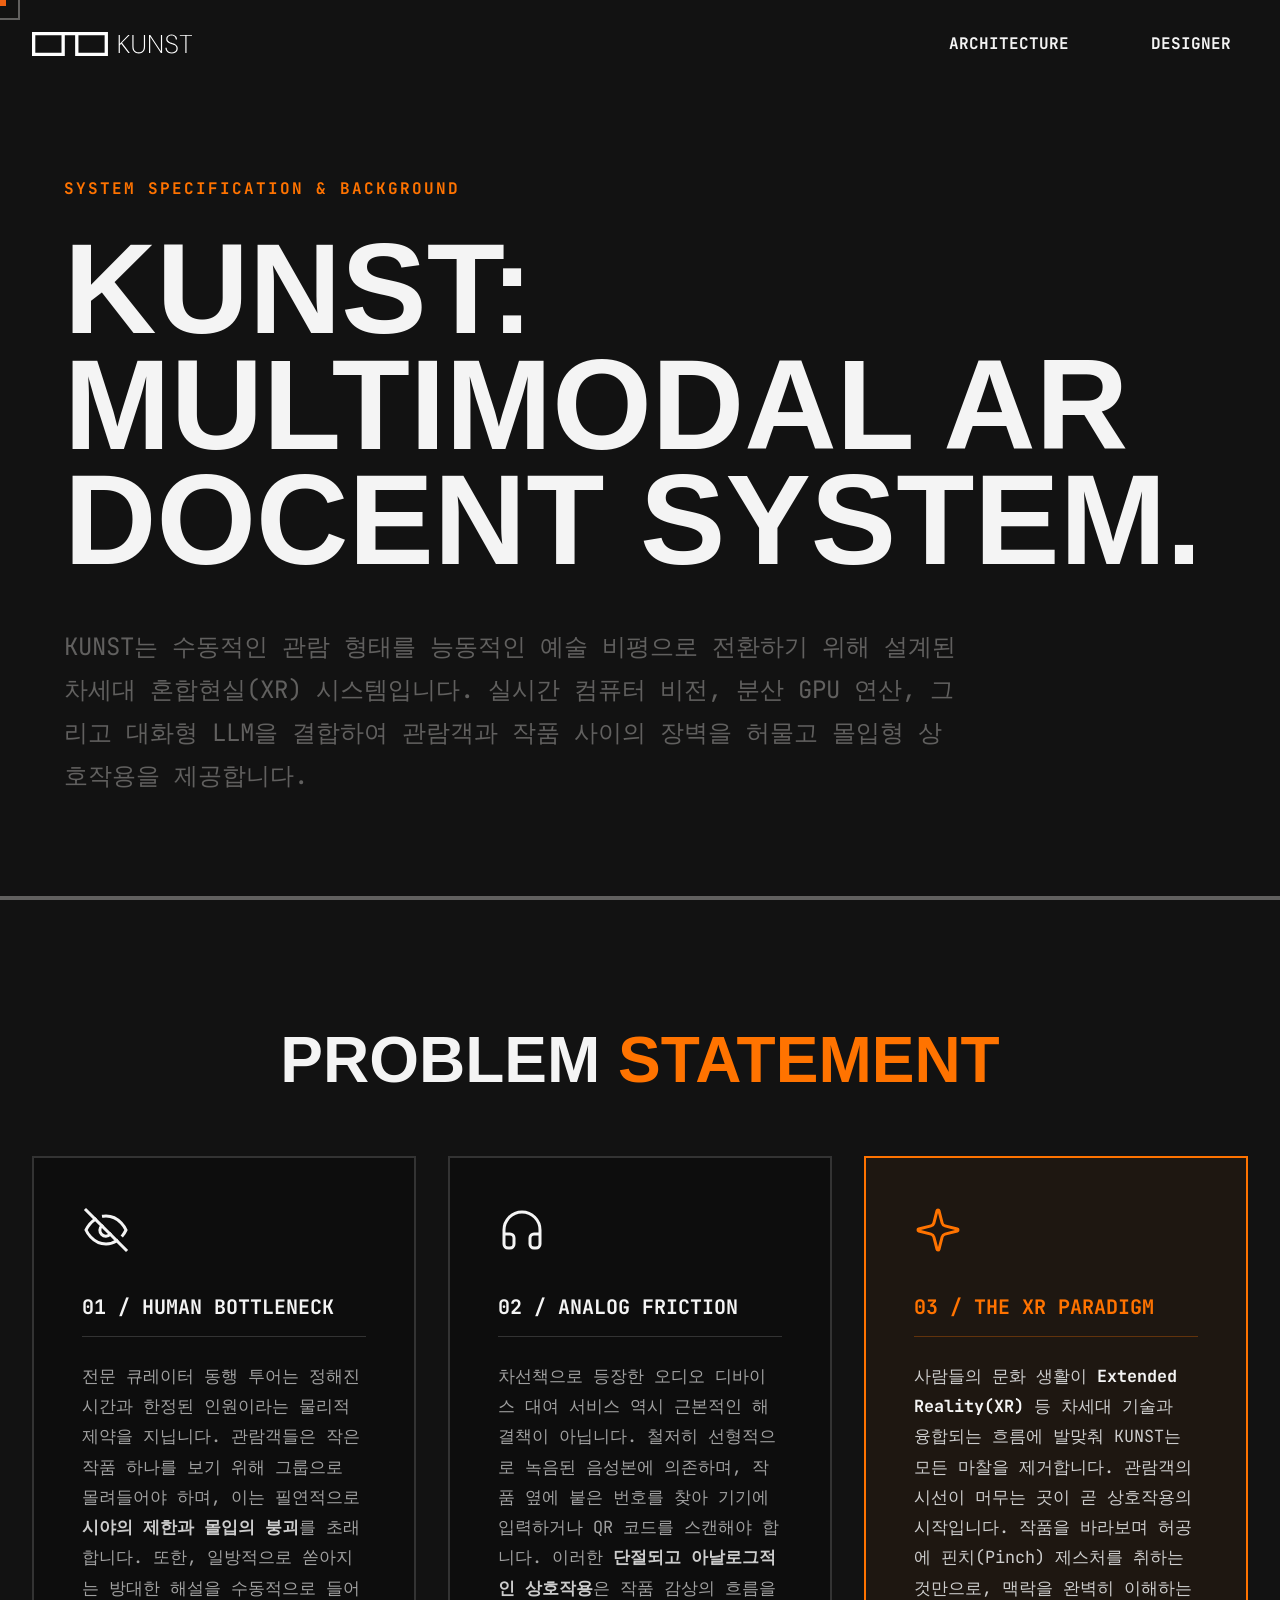
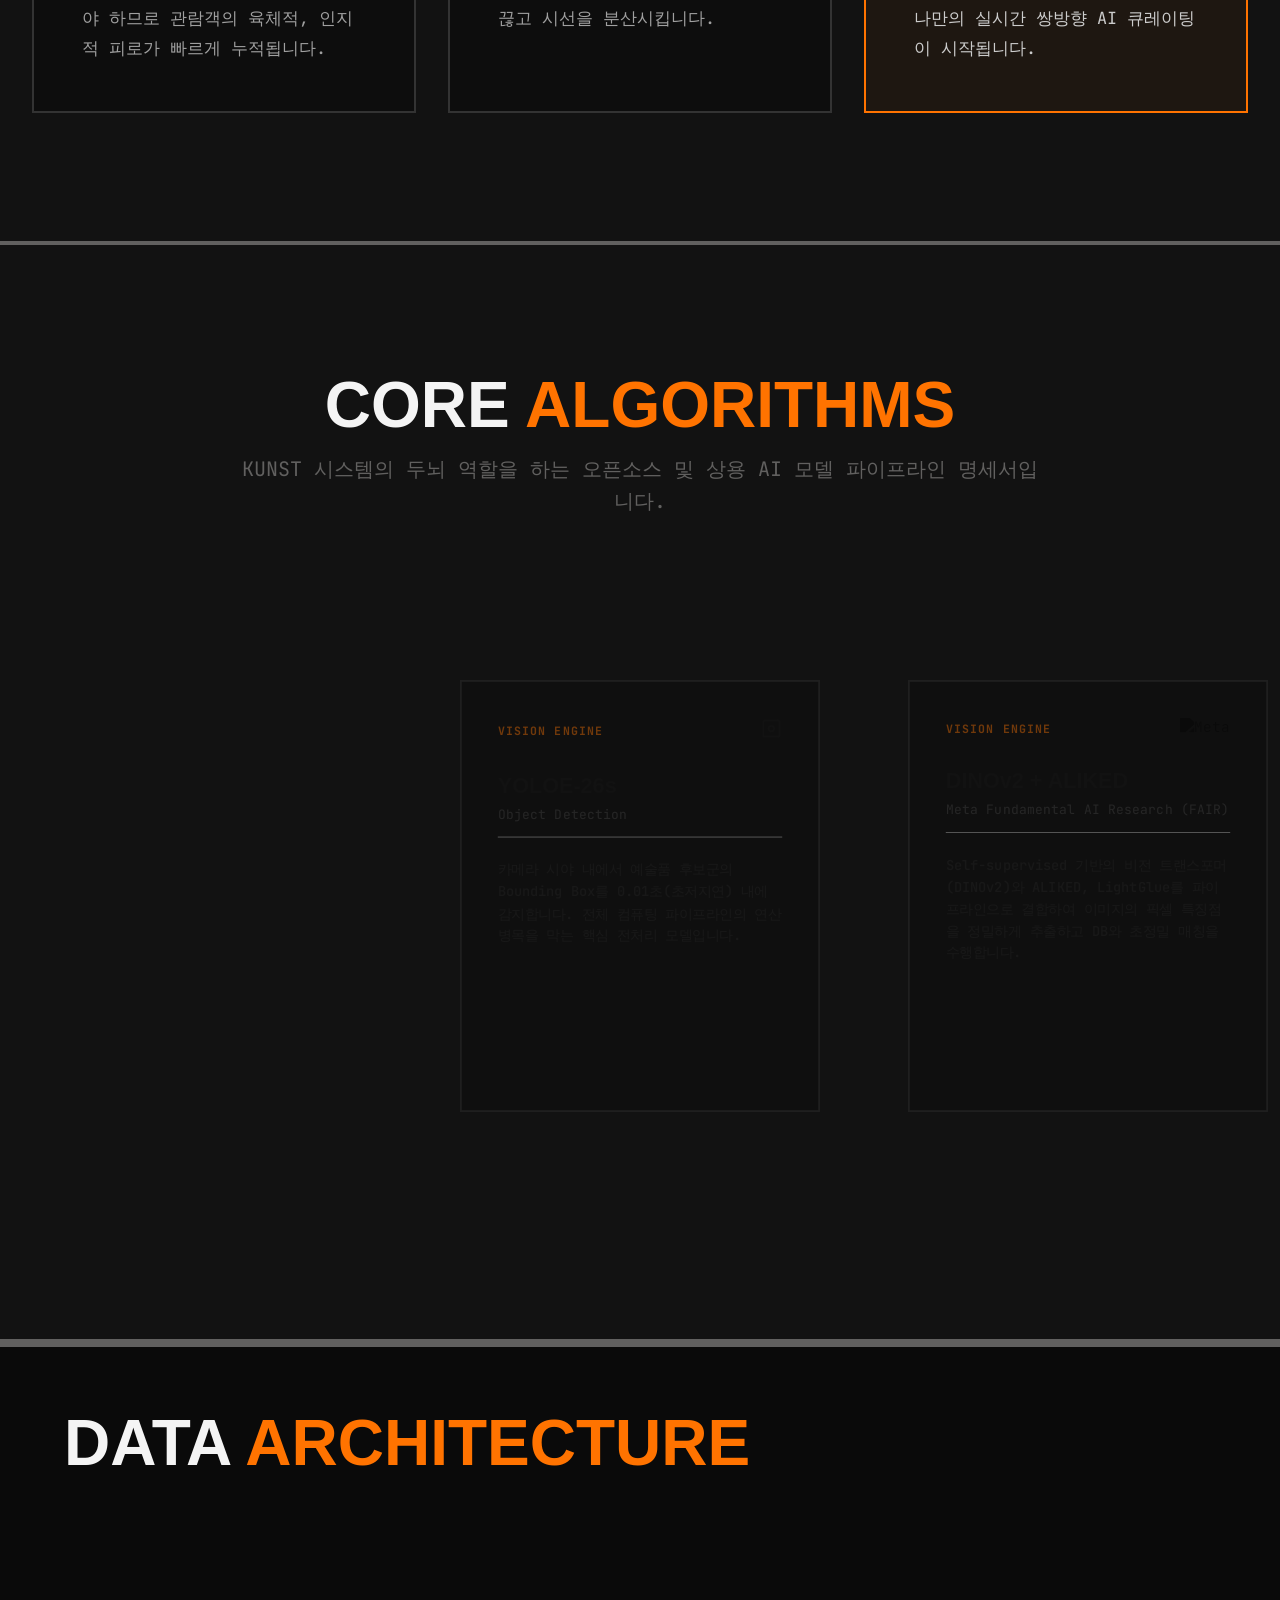
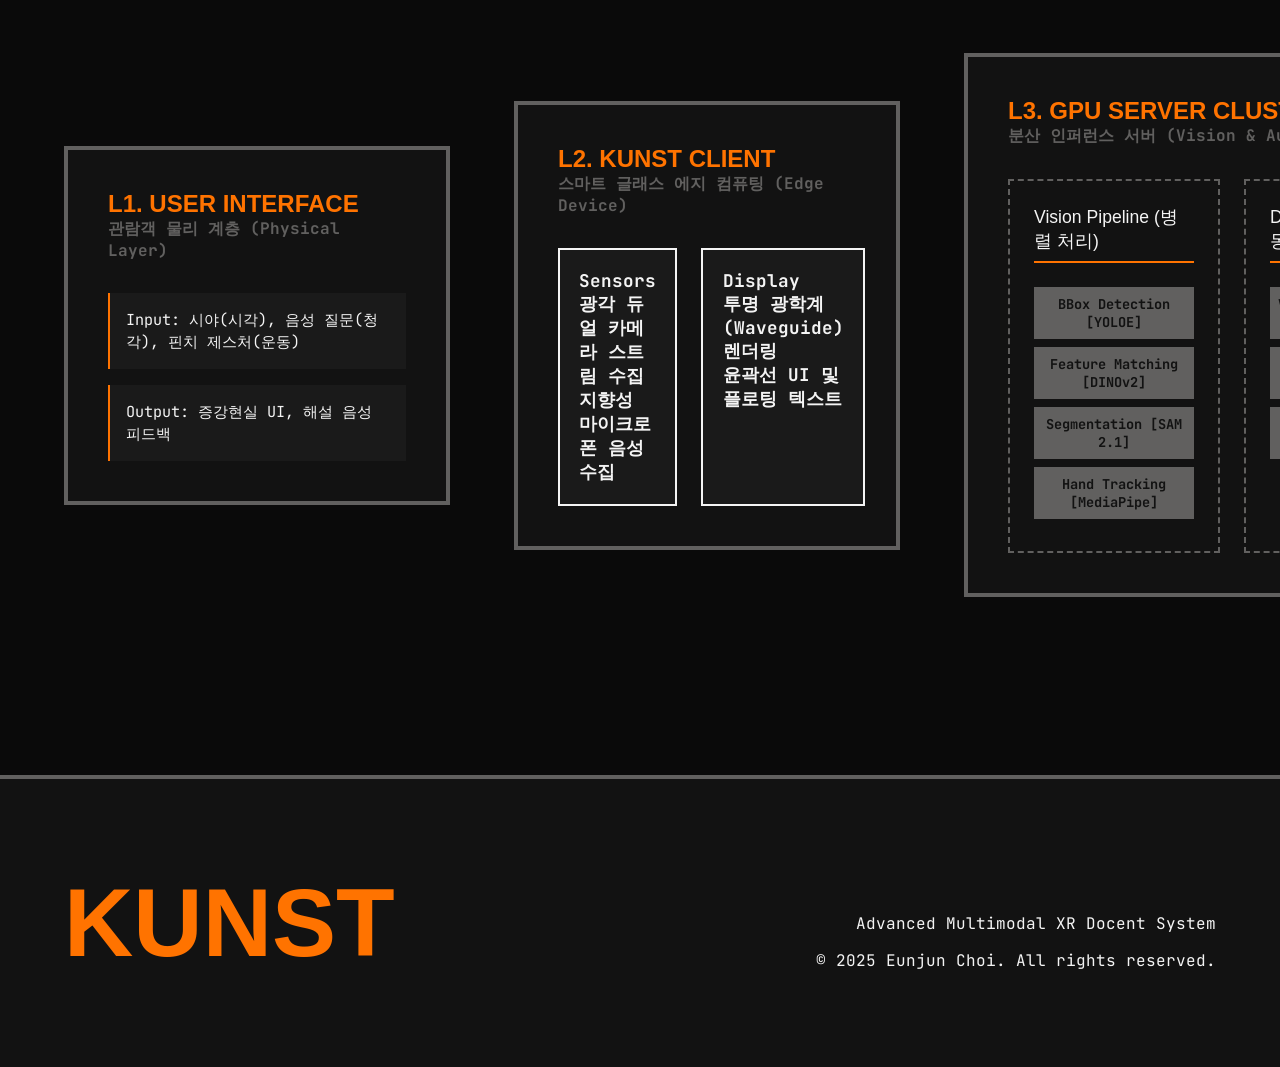
==== commit eca961e6: "Add files via upload" ====
--- a/about.html
+++ b/about.html
@@ -3,15 +3,17 @@
 <head>
     <meta charset="UTF-8">
     <meta name="viewport" content="width=device-width, initial-scale=1.0">
-    <title>KUNST - AR Docent Glasses</title>
+    <title>KUNST - Technical Architecture & Vision</title>
     <link rel="icon" type="image/svg+xml" href="assets/main/KUNST_favicon.svg">
     <link rel="stylesheet" href="static/css/style.css">
     <link rel="stylesheet" href="static/css/about.css">
     <link rel="preconnect" href="https://fonts.googleapis.com">
     <link rel="preconnect" href="https://fonts.gstatic.com" crossorigin>
     <link href="https://fonts.googleapis.com/css2?family=JetBrains+Mono:wght@100..800&family=Syncopate:wght@400;700;900&display=swap" rel="stylesheet">
+    <script src="https://cdnjs.cloudflare.com/ajax/libs/gsap/3.12.5/gsap.min.js"></script>
+    <script src="https://cdnjs.cloudflare.com/ajax/libs/gsap/3.12.5/ScrollTrigger.min.js"></script>
 </head>
-<body class="about-page">
+<body class="about-page technical-mode">
     <div class="cursor"></div>
     <div class="cursor-follower"></div>
 
@@ -20,215 +22,222 @@
             <img src="assets/main/KUNST_main logo.svg" alt="KUNST">
         </a>
         <div class="nav-links">
-            <a href="about.html">ABOUT KUNST</a>
+            <a href="about.html">ARCHITECTURE</a>
             <a href="https://chid.kr/" target="_blank">DESIGNER</a>
         </div>
     </nav>
 
-    <div class="marquee">
-        <div class="marquee-content">
-            TRANSFORM THE USER INTO "ART CRITICS" &mdash; AUGMENTED REALITY DOCENT GLASSES &mdash; A NEW WAY TO SEE, QUESTION, AND UNDERSTAND &mdash; 
-            TRANSFORM THE USER INTO "ART CRITICS" &mdash; AUGMENTED REALITY DOCENT GLASSES &mdash; A NEW WAY TO SEE, QUESTION, AND UNDERSTAND &mdash; 
-        </div>
-    </div>
-
-    <section class="mission-section">
-        <h1 class="huge-text">KUNST</h1>
-        <p class="mission-text">
-            KUNST aims to create an <span class="highlight">Experience</span><br>
-            where visitors <span class="highlight">Actively Explore</span> &amp; <span class="highlight">Interpret</span><br>
-            with their own perspectives and questions.
-        </p>
-    </section>
-
-    <!-- Product Identity & Problem -->
-    <section class="section">
-        <h2 class="section-title">THE OLD WAY IS <span class="highlight">BROKEN</span></h2>
-        <p class="body-text" style="max-width: 800px;">
-            기존의 도슨트 장비(음성 안내기, 스마트폰 앱)는 관람객과 작품 사이의 장벽을 만듭니다. KUNST는 이러한 문제들을 증강현실(AR)과 대화형 AI로 해결하여 수동적인 관람객을 능동적인 <span class="highlight">예술 비평가(Art Critics)</span>로 변화시킵니다.
-        </p>
-        <div class="b-grid" style="margin-top: 2rem;">
-            <div class="b-card">
-                <div class="b-card-num">01</div>
-                <div class="b-card-title">소통 불가</div>
-                <div class="b-card-desc">
-                    기존 기기는 일방적 음성 재생만 가능하지만, KUNST는 대화형 AI를 통해 즉각적인 질의응답이 가능합니다.
-                </div>
-            </div>
-            <div class="b-card">
-                <div class="b-card-num">02</div>
-                <div class="b-card-title">불편한 사용성</div>
-                <div class="b-card-desc">
-                    앱 설치, 화면 터치, 시선 분산 등으로 몰입이 깨지는 현상을 AR 화면과 <strong>제스처 제어</strong>로 해결합니다.
-                </div>
-            </div>
-            <div class="b-card">
-                <div class="b-card-num">03</div>
-                <div class="b-card-title">제한된 정보</div>
-                <div class="b-card-desc">
-                    청각에만 의존하던 방식을 넘어, 시각과 청각을 결합한 <strong>멀티모달(Multimodal)</strong> 방식으로 정보를 제공합니다.
-                </div>
-            </div>
-        </div>
-    </section>
-
-    <!-- Core Features -->
-    <section class="section">
-        <h2 class="section-title">THE <span class="highlight">EXPERIENCE</span></h2>
-        <p class="section-subtitle">핵심 기능 및 작동 방식</p>
-        <div class="b-grid">
-            <div class="b-card">
-                <div class="b-badge">Hand Tracking</div>
-                <div class="b-card-title">정교한 핸드 트래킹</div>
-                <div class="b-card-desc">듀얼 카메라가 손 움직임을 실시간으로 추적하여 별도 컨트롤러 없이 맨손으로 허공의 UI를 직관적으로 조작합니다.</div>
-            </div>
-            <div class="b-card">
-                <div class="b-badge">AI Communication</div>
-                <div class="b-card-title">대화형 인공지능</div>
-                <div class="b-card-desc">내장된 LLM이 관람객의 질문에 실시간으로 답변하며, 궁금해할 만한 다음 질문을 미리 예측하여 제안합니다.</div>
-            </div>
-            <div class="b-card">
-                <div class="b-badge">AR Navigation</div>
-                <div class="b-card-title">AR 직관적 네비게이션</div>
-                <div class="b-card-desc">사용자의 현재 위치와 연동되어 시야(AR 화면)에 직접 최적의 관람 동선을 방해 없이 안내합니다.</div>
-            </div>
-            <div class="b-card">
-                <div class="b-badge">View Control</div>
-                <div class="b-card-title">Show &amp; Hide</div>
-                <div class="b-card-desc">버튼 하나로 AR 정보 레이어를 켜고 꺼 디지털 해설 모드와 아날로그 감상 모드를 즉각적으로 전환합니다.</div>
-            </div>
-            <div class="b-card">
-                <div class="b-badge">Social Interaction</div>
-                <div class="b-card-title">Add Yourself</div>
-                <div class="b-card-desc">관람객이 자신의 감상평을 가상의 '스티커' 형태로 3D 공간상에 남겨 커뮤니티로 전시 공간을 확장시킵니다.</div>
-            </div>
-            <div class="b-card">
-                <div class="b-badge">Microcopy</div>
-                <div class="b-card-title">위트 있는 마이크로카피</div>
-                <div class="b-card-desc">시스템 로딩 중 "모나리자의 눈썹을 찾는 중"과 같은 재치 있는 문구를 띄워 대기 시간조차 전시 경험으로 승화시킵니다.</div>
-            </div>
-        </div>
-    </section>
-
-    <!-- Architecture -->
-    <section class="section">
-        <h2 class="section-title">SYSTEM <span class="highlight">ARCHITECTURE</span></h2>
-        <p class="section-subtitle">KUNST 2.0 서비스 구조도</p>
-        <p class="body-text">
-            스마트글래스와 GPU 서버의 분산 처리를 지원하며, 제스처 인식과 도슨트 AI가 결합된 최신 아키텍처입니다.
-        </p>
-
-        <!-- Custom HTML Brutalist Architecture Diagram -->
-        <div class="arch-custom-diagram">
+    <!-- 1. TECHNICAL HERO -->
+    <section class="hero-section text-heavy">
+        <div class="hero-content" style="max-width: 1200px;">
+            <div class="eyebrow-tech">SYSTEM SPECIFICATION &amp; BACKGROUND</div>
+            <h1 class="hero-headline">KUNST:<br>MULTIMODAL AR<br>DOCENT SYSTEM.</h1>
+            <p class="hero-subtext tech-subtext">
+                KUNST는 수동적인 관람 형태를 능동적인 예술 비평으로 전환하기 위해 설계된 차세대 혼합현실(XR) 시스템입니다. 실시간 컴퓨터 비전, 분산 GPU 연산, 그리고 대화형 LLM을 결합하여 관람객과 작품 사이의 장벽을 허물고 몰입형 상호작용을 제공합니다.
+            </p>
+        </div>
+    </section>
+
+    <!-- 2. PROBLEM STATEMENT -->
+    <section class="manifesto-section">
+        <h2 class="section-title text-center" style="text-align: center;">PROBLEM <span class="highlight">STATEMENT</span></h2>
+        
+        <div class="m-cards-grid">
+            <div class="m-card">
+                <svg xmlns="http://www.w3.org/2000/svg" viewBox="0 0 24 24" fill="none" stroke="currentColor" stroke-width="1.5" stroke-linecap="square" stroke-linejoin="miter"><path d="M9.88 9.88a3 3 0 1 0 4.24 4.24"/><path d="M10.73 5.08A10.43 10.43 0 0 1 12 5c7 0 10 7 10 7a13.16 13.16 0 0 1-1.67 2.68"/><path d="M6.61 6.61A13.526 13.526 0 0 0 2 12s3 7 10 7a9.74 9.74 0 0 0 5.39-1.61"/><line x1="2" y1="2" x2="22" y2="22"/></svg>
+                <h3>01 / HUMAN BOTTLENECK</h3>
+                <p>전문 큐레이터 동행 투어는 정해진 시간과 한정된 인원이라는 물리적 제약을 지닙니다. 관람객들은 작은 작품 하나를 보기 위해 그룹으로 몰려들어야 하며, 이는 필연적으로 <strong>시야의 제한과 몰입의 붕괴</strong>를 초래합니다. 또한, 일방적으로 쏟아지는 방대한 해설을 수동적으로 들어야 하므로 관람객의 육체적, 인지적 피로가 빠르게 누적됩니다.</p>
+            </div>
             
-            <!-- Layer 1: User & Art -->
-            <div class="arch-layer">
-                <h3>👤 관람객 &amp; 🎨 예술품</h3>
-                <div class="arch-box" style="text-align: center; border: none; background: transparent;">
-                    시야와 행동, 그리고 목소리를 통한 직접적인 상호작용
-                </div>
+            <div class="m-card">
+                <svg xmlns="http://www.w3.org/2000/svg" viewBox="0 0 24 24" fill="none" stroke="currentColor" stroke-width="1.5" stroke-linecap="square" stroke-linejoin="miter"><path d="M3 14h3a2 2 0 0 1 2 2v3a2 2 0 0 1-2 2H5a2 2 0 0 1-2-2v-7a9 9 0 0 1 18 0v7a2 2 0 0 1-2 2h-1a2 2 0 0 1-2-2v-3a2 2 0 0 1 2-2h3"/></svg>
+                <h3>02 / ANALOG FRICTION</h3>
+                <p>차선책으로 등장한 오디오 디바이스 대여 서비스 역시 근본적인 해결책이 아닙니다. 철저히 선형적으로 녹음된 음성본에 의존하며, 작품 옆에 붙은 번호를 찾아 기기에 입력하거나 QR 코드를 스캔해야 합니다. 이러한 <strong>단절되고 아날로그적인 상호작용</strong>은 작품 감상의 흐름을 끊고 시선을 분산시킵니다.</p>
             </div>
             
-            <div class="arch-connector">
-                <div class="connector-line"></div>
-                <div class="connector-label">시청각 정보 및 손 제스처 입력 / AR 피드백 출력</div>
-                <div class="connector-line"></div>
-            </div>
-            
-            <!-- Layer 2: Client -->
-            <div class="arch-layer">
-                <h3>👓 KUNST 클라이언트 (프론트엔드)</h3>
-                <div class="arch-grid-2">
-                    <div class="arch-box">📷 카메라 &amp; 마이크<br><span style="font-size:0.85rem; color:var(--text-muted); font-weight:400;">비디오 및 오디오 스트림 수집</span></div>
-                    <div class="arch-box">✨ 투명 AR 디스플레이<br><span style="font-size:0.85rem; color:var(--text-muted); font-weight:400;">윤곽선, 자막 및 시각적 피드백 렌더링</span></div>
-                </div>
-            </div>
-
-            <div class="arch-connector">
-                <div class="connector-line"></div>
-                <div class="connector-label">스트림 전송 및 연산 결과 수신</div>
-                <div class="connector-line"></div>
-            </div>
-
-            <!-- Layer 3: Server -->
-            <div class="arch-layer">
-                <h3>💻 KUNST 백엔드 서버 (GPU &amp; AI 연산)</h3>
-                
-                <div class="arch-box highlight-box" style="margin-bottom: 2rem; text-align: center;">
-                    🖐️ <strong>손 추적 엔진:</strong> YOLOv10n-hands + MediaPipe<br>
-                    <span style="font-size:0.9rem; font-weight:400;">화면에서 손을 찾고 '핀치(Pinch)' 동작을 인식하여 도슨트 엔진 제어</span>
-                </div>
-
-                <div class="arch-grid-2">
-                    <div class="arch-engine">
-                        <div class="engine-title">👁️ 비전 엔진</div>
-                        <div class="engine-step">1. 작품 후보군 감지 (YOLOE)</div>
-                        <div class="engine-step">2. 특징점 기반 작품 판별 (DINOv2)</div>
-                        <div class="engine-step">3. 정밀 실루엣 추출 (SAM 2.1)</div>
-                    </div>
-                    
-                    <div class="arch-engine">
-                        <div class="engine-title">🤖 AI 도슨트 엔진</div>
-                        <div class="engine-step">1. 호출 감지 및 음성 인식 (sherpa-onnx)</div>
-                        <div class="engine-step">2. 의도 파악 및 해설 생성 (Gemini API)</div>
-                        <div class="engine-step">3. 텍스트 음성 합성 (Supertonic 3)</div>
-                    </div>
-                </div>
-            </div>
-
-            <div class="arch-connector">
-                <div class="connector-line"></div>
-                <div class="connector-label">메타데이터 및 벡터 인덱스 대조 검색</div>
-                <div class="connector-line"></div>
-            </div>
-
-            <!-- Layer 4: DB -->
-            <div class="arch-layer">
-                <h3>📚 미술관 DB</h3>
-                <div class="arch-box" style="text-align: center; border: none; background: transparent;">
-                    작품 이미지 벡터 인덱스 및 상세 메타데이터 (FAISS)
-                </div>
-            </div>
-
-        </div>
-
-        <!-- AI Models Detail -->
-        <p class="section-subtitle" style="margin-top: 4rem;">CORE AI MODELS &amp; ALGORITHMS</p>
-        <div class="b-grid">
-            <div class="b-card">
-                <div class="b-badge">YOLOE-26s</div>
-                <div class="b-card-title">작품 후보군 빠른 감지</div>
-                <div class="b-card-desc">카메라 시야 중에서 예술품이 있을 만한 후보 위치를 0.01초 만에 찾아냅니다. 처리 속도 향상의 핵심입니다.</div>
-            </div>
-            <div class="b-card">
-                <div class="b-badge">DINOv2 + ALIKED + LightGlue</div>
-                <div class="b-card-title">정밀 특징점 추출 및 매칭</div>
-                <div class="b-card-desc">이미지의 픽셀 특징을 깊이 있게 이해하여 DB의 원본과 초정밀 비교합니다. 정확한 작품을 매칭해냅니다.</div>
-            </div>
-            <div class="b-card">
-                <div class="b-badge">SAM 2.1</div>
-                <div class="b-card-title">실시간 정밀 실루엣 추출</div>
-                <div class="b-card-desc">사각 액자뿐만 아니라 삐뚤빼뚤한 조각상의 실제 윤곽선을 완벽하게 따서 AR 화면에 덧씌워 줍니다.</div>
-            </div>
-            <div class="b-card">
-                <div class="b-badge">YOLOv10n-hands + MediaPipe</div>
-                <div class="b-card-title">정교한 손 관절 추적</div>
-                <div class="b-card-desc">손 위치를 빠르게 찾고 21개 관절을 추적합니다. 엄지와 검지를 맞부딪히는 '핀치' 동작을 클릭으로 인식합니다.</div>
-            </div>
-            <div class="b-card">
-                <div class="b-badge">sherpa-onnx Zipformer</div>
-                <div class="b-card-title">호출어 및 음성 인식</div>
-                <div class="b-card-desc">"Hey KUNST" 호출을 감지하고 이어지는 사용자의 음성 질문을 실시간으로 텍스트로 변환(STT)합니다.</div>
-            </div>
-            <div class="b-card">
-                <div class="b-badge">Gemini API</div>
-                <div class="b-card-title">의도 파악 및 해설 생성</div>
-                <div class="b-card-desc">모호한 질문에도 문맥을 파악하고 전문 큐레이터처럼 정확하고 통찰력 있는 답변을 즉석에서 생성합니다.</div>
-            </div>
-            <div class="b-card">
-                <div class="b-badge">Supertonic 3</div>
-                <div class="b-card-title">자연스러운 음성 합성</div>
-                <div class="b-card-desc">생성된 텍스트 해설을 실시간보다 훨씬 빠른 속도로 자연스러운 사람의 목소리로 변환(TTS)하여 들려줍니다.</div>
+            <div class="m-card highlight-card">
+                <svg xmlns="http://www.w3.org/2000/svg" viewBox="0 0 24 24" fill="none" stroke="currentColor" stroke-width="1.5" stroke-linecap="square" stroke-linejoin="miter"><path d="M9.937 15.5A2 2 0 0 0 8.5 14.063l-6.135-1.582a.5.5 0 0 1 0-.962L8.5 9.936A2 2 0 0 0 9.937 8.5l1.582-6.135a.5.5 0 0 1 .963 0L14.063 8.5A2 2 0 0 0 15.5 9.937l6.135 1.581a.5.5 0 0 1 0 .964L15.5 14.063a2 2 0 0 0-1.437 1.437l-1.582 6.135a.5.5 0 0 1-.963 0z"/></svg>
+                <h3>03 / THE XR PARADIGM</h3>
+                <p>사람들의 문화 생활이 <strong>Extended Reality(XR)</strong> 등 차세대 기술과 융합되는 흐름에 발맞춰 KUNST는 모든 마찰을 제거합니다. 관람객의 시선이 머무는 곳이 곧 상호작용의 시작입니다. 작품을 바라보며 허공에 핀치(Pinch) 제스처를 취하는 것만으로, 맥락을 완벽히 이해하는 나만의 실시간 쌍방향 AI 큐레이팅이 시작됩니다.</p>
+            </div>
+        </div>
+    </section>
+
+    <!-- 3. CORE ALGORITHMS (HORIZONTAL HIGHLIGHT) -->
+    <section class="models-section" id="models-wrap">
+        <h2 class="section-title text-center" style="text-align: center;">CORE <span class="highlight">ALGORITHMS</span></h2>
+        <p class="section-desc" style="margin: 0 auto 4rem auto; text-align: center;">KUNST 시스템의 두뇌 역할을 하는 오픈소스 및 상용 AI 모델 파이프라인 명세서입니다.</p>
+
+        <div class="models-overflow">
+            <div class="models-track" id="models-track">
+                
+                <!-- Vision: YOLOE -->
+                <div class="spec-card">
+                    <div class="spec-header">
+                        <div class="spec-badge">VISION ENGINE</div>
+                        <div class="spec-logo">
+                            <svg viewBox="0 0 24 24" width="24" height="24" stroke="currentColor" stroke-width="2" fill="none"><rect x="3" y="3" width="18" height="18" rx="2" ry="2"></rect><circle cx="12" cy="12" r="3"></circle></svg>
+                        </div>
+                    </div>
+                    <div class="spec-title">YOLOE-26s</div>
+                    <div class="spec-vendor">Object Detection</div>
+                    <div class="spec-desc">카메라 시야 내에서 예술품 후보군의 Bounding Box를 0.01초(초저지연) 내에 감지합니다. 전체 컴퓨팅 파이프라인의 연산 병목을 막는 핵심 전처리 모델입니다.</div>
+                </div>
+
+                <!-- Vision: DINOv2 -->
+                <div class="spec-card">
+                    <div class="spec-header">
+                        <div class="spec-badge">VISION ENGINE</div>
+                        <img src="https://cdn.simpleicons.org/meta/ffffff" alt="Meta" class="spec-logo-img">
+                    </div>
+                    <div class="spec-title">DINOv2 + ALIKED</div>
+                    <div class="spec-vendor">Meta Fundamental AI Research (FAIR)</div>
+                    <div class="spec-desc">Self-supervised 기반의 비전 트랜스포머(DINOv2)와 ALIKED, LightGlue를 파이프라인으로 결합하여 이미지의 픽셀 특징점을 정밀하게 추출하고 DB와 초정밀 매칭을 수행합니다.</div>
+                </div>
+
+                <!-- Vision: SAM 2.1 -->
+                <div class="spec-card">
+                    <div class="spec-header">
+                        <div class="spec-badge">VISION ENGINE</div>
+                        <img src="https://cdn.simpleicons.org/meta/ffffff" alt="Meta" class="spec-logo-img">
+                    </div>
+                    <div class="spec-title">SAM 2.1</div>
+                    <div class="spec-vendor">Segment Anything Model 2 (Meta)</div>
+                    <div class="spec-desc">식별된 작품의 픽셀 단위 실시간 정밀 실루엣 마스킹을 수행합니다. 비정형 조각상이나 설치 미술의 윤곽선을 완벽하게 추출하여 AR 하이라이트 UI의 렌더링 폴리곤 데이터를 제공합니다.</div>
+                </div>
+
+                <!-- Tracking: YOLOv10n-hands -->
+                <div class="spec-card">
+                    <div class="spec-header">
+                        <div class="spec-badge">INTERACTION</div>
+                        <img src="https://cdn.simpleicons.org/google/ffffff" alt="Google" class="spec-logo-img">
+                    </div>
+                    <div class="spec-title">YOLOv10n-hands</div>
+                    <div class="spec-vendor">Ultralytics / Google MediaPipe</div>
+                    <div class="spec-desc">관람객의 손 위치를 빠르게 찾고 21개의 손가락 관절을 추적합니다. 엄지와 검지를 맞부딪히는 '핀치' 동작을 인식하여 허공의 AR 인터페이스를 제어합니다.</div>
+                </div>
+
+                <!-- Audio: sherpa-onnx -->
+                <div class="spec-card">
+                    <div class="spec-header">
+                        <div class="spec-badge">AUDIO PIPELINE</div>
+                        <img src="https://cdn.simpleicons.org/onnx/ffffff" alt="ONNX" class="spec-logo-img">
+                    </div>
+                    <div class="spec-title">sherpa-onnx</div>
+                    <div class="spec-vendor">Next-gen Kaldi / ONNX Runtime</div>
+                    <div class="spec-desc">온디바이스 환경에서 웨이크워드를 감지하고, 관람객의 이어지는 음성 질문을 실시간으로 텍스트로 변환(Streaming STT)합니다.</div>
+                </div>
+
+                <!-- AI: Gemini API -->
+                <div class="spec-card">
+                    <div class="spec-header">
+                        <div class="spec-badge">LLM DOCENT</div>
+                        <img src="https://cdn.simpleicons.org/googlegemini/ffffff" alt="Google Gemini" class="spec-logo-img">
+                    </div>
+                    <div class="spec-title">Google Gemini API</div>
+                    <div class="spec-vendor">Google DeepMind</div>
+                    <div class="spec-desc">질문 의도를 파악하고 전문 큐레이터 수준의 통찰력 있는 해설을 즉석에서 생성합니다. 다음 예상 질문까지 추론하여 제안합니다.</div>
+                </div>
+
+                <!-- Audio: Supertonic 3 -->
+                <div class="spec-card">
+                    <div class="spec-header">
+                        <div class="spec-badge">AUDIO PIPELINE</div>
+                        <svg viewBox="0 0 24 24" width="24" height="24" stroke="currentColor" stroke-width="2" fill="none" class="spec-logo"><path d="M12 2L12 22M17 7L17 17M7 7L7 17M22 10L22 14M2 10L2 14"></path></svg>
+                    </div>
+                    <div class="spec-title">Supertonic 3</div>
+                    <div class="spec-vendor">Speech Synthesis (TTS)</div>
+                    <div class="spec-desc">Gemini가 생성한 텍스트 해설을 실시간으로 지연 없이 인간의 억양과 감정이 담긴 자연스러운 음성으로 합성합니다.</div>
+                </div>
+
+                <!-- DB: FAISS -->
+                <div class="spec-card">
+                    <div class="spec-header">
+                        <div class="spec-badge">DATABASE</div>
+                        <img src="https://cdn.simpleicons.org/meta/ffffff" alt="Meta" class="spec-logo-img">
+                    </div>
+                    <div class="spec-title">FAISS Indexing</div>
+                    <div class="spec-vendor">Facebook AI Similarity Search</div>
+                    <div class="spec-desc">작품의 특징점 임베딩 벡터를 통해 고속 유사도 검색을 수행, 현재 비추는 작품을 즉각 매칭하는 로컬 DB입니다.</div>
+                </div>
+
+            </div>
+        </div>
+    </section>
+
+    <!-- 4. SYSTEM ARCHITECTURE (DATA FLOW) -->
+    <section class="arch-section" id="arch-wrap">
+        <h2 class="section-title arch-title" style="padding: 4rem 4rem 0 4rem; margin-bottom: 0;">DATA <span class="highlight">ARCHITECTURE</span></h2>
+        
+        <div class="horizontal-overflow">
+            <div class="horizontal-track" id="arch-track">
+                
+                <!-- LAYER 1 -->
+                <div class="h-panel">
+                    <div class="arch-layer">
+                        <h3>L1. USER INTERFACE</h3>
+                        <div class="arch-desc">관람객 물리 계층 (Physical Layer)</div>
+                        <div class="arch-data-flow">
+                            <div class="flow-item">Input: 시야(시각), 음성 질문(청각), 핀치 제스처(운동)</div>
+                            <div class="flow-item">Output: 증강현실 UI, 해설 음성 피드백</div>
+                        </div>
+                    </div>
+                </div>
+                
+                <!-- LAYER 2 -->
+                <div class="h-panel">
+                    <div class="arch-layer">
+                        <h3>L2. KUNST CLIENT</h3>
+                        <div class="arch-desc">스마트 글래스 에지 컴퓨팅 (Edge Device)</div>
+                        <div class="arch-grid-2" style="margin-top: 1.5rem;">
+                            <div class="arch-box">
+                                <strong>Sensors</strong><br>
+                                광각 듀얼 카메라 스트림 수집<br>지향성 마이크로폰 음성 수집
+                            </div>
+                            <div class="arch-box">
+                                <strong>Display</strong><br>
+                                투명 광학계(Waveguide) 렌더링<br>윤곽선 UI 및 플로팅 텍스트
+                            </div>
+                        </div>
+                    </div>
+                </div>
+                
+                <!-- LAYER 3 -->
+                <div class="h-panel h-panel-wide">
+                    <div class="arch-layer">
+                        <h3>L3. GPU SERVER CLUSTER</h3>
+                        <div class="arch-desc">분산 인퍼런스 서버 (Vision &amp; Audio Processing)</div>
+                        <div class="arch-grid-2" style="margin-top: 1.5rem;">
+                            <div class="arch-engine">
+                                <div class="engine-title">Vision Pipeline (병렬 처리)</div>
+                                <div class="engine-step">BBox Detection <span>[YOLOE]</span></div>
+                                <div class="engine-step">Feature Matching <span>[DINOv2]</span></div>
+                                <div class="engine-step">Segmentation <span>[SAM 2.1]</span></div>
+                                <div class="engine-step">Hand Tracking <span>[MediaPipe]</span></div>
+                            </div>
+                            <div class="arch-engine">
+                                <div class="engine-title">Docent Pipeline (비동기 처리)</div>
+                                <div class="engine-step">VAD &amp; STT <span>[sherpa-onnx]</span></div>
+                                <div class="engine-step">LLM Inference <span>[Gemini API]</span></div>
+                                <div class="engine-step">TTS Synthesis <span>[Supertonic 3]</span></div>
+                            </div>
+                        </div>
+                    </div>
+                </div>
+                
+                <!-- LAYER 4 -->
+                <div class="h-panel">
+                    <div class="arch-layer">
+                        <h3>L4. LOCAL DATABASE</h3>
+                        <div class="arch-desc">미술관 에셋 스토리지 (Storage Layer)</div>
+                        <div class="arch-box highlight-box" style="margin-top: 1.5rem;">
+                            <strong>FAISS Vector Store</strong><br>
+                            - 1,000+ 작품 특징점 임베딩 벡터<br>
+                            - 텍스트 메타데이터 및 도슨트 원고 DB
+                        </div>
+                    </div>
+                </div>
+                
             </div>
         </div>
     </section>
@@ -237,7 +246,7 @@
         <div class="footer-content">
             <div class="footer-brand">KUNST</div>
             <div class="footer-info">
-                <p>CHID - Augmented Reality Docent Glasses</p>
+                <p>Advanced Multimodal XR Docent System</p>
                 <p>&copy; 2025 Eunjun Choi. All rights reserved.</p>
             </div>
         </div>
--- a/static/css/style.css
+++ b/static/css/style.css
@@ -161,6 +161,7 @@
 }
 
 .download-btn {
+    display: inline-block;
     margin-top: 1rem;
     padding: 0.75rem 2rem; /* Much smaller padding */
     background-color: var(--point-color);
@@ -189,6 +190,13 @@
     box-shadow: 0px 0px 0px var(--text-main);
 }
 
+.win-icon {
+    height: 1em;
+    width: auto;
+    vertical-align: -0.1em;
+    margin: 0 0.2em;
+}
+
 /* AR Scanning Grid Background */
 body.index-page::before {
     content: '';
--- a/static/css/about.css
+++ b/static/css/about.css
@@ -5,217 +5,305 @@
     overflow-x: hidden;
     overflow-y: auto;
     padding-top: 80px;
-}
-
-.marquee {
-    width: 100%;
-    background-color: var(--point-color);
-    color: var(--bg-color);
-    padding: 1.5rem 0;
-    overflow: hidden;
-    white-space: nowrap;
-    border-bottom: 4px solid var(--text-main);
-    border-top: 4px solid var(--text-main);
-}
-
-.marquee-content {
-    display: inline-block;
-    font-family: var(--font-display);
-    font-size: 2rem;
-    font-weight: 900;
-    animation: marquee 15s linear infinite;
-    text-transform: uppercase;
-}
-
-@keyframes marquee {
-    0% { transform: translateX(0); }
-    100% { transform: translateX(-50%); }
-}
-
-.section {
-    min-height: auto;
-    padding: 6rem 4rem;
-    border-bottom: 4px solid var(--text-muted);
-    display: flex;
-    flex-direction: column;
-}
-
+    background-color: var(--bg-color);
+}
+
+/* Base Utility Classes */
 .section-title {
     font-family: var(--font-display);
     font-size: 4rem;
-    margin-bottom: 2rem;
+    margin-bottom: 1rem;
     line-height: 1;
     text-transform: uppercase;
     font-weight: 900;
 }
-
-.section-subtitle {
-    font-size: 1.5rem;
+.section-desc {
+    font-size: 1.25rem;
     color: var(--text-muted);
-    margin-bottom: 3rem;
-    font-weight: 700;
-}
-
-.highlight {
-    color: var(--point-color);
-}
-
+    margin-bottom: 4rem;
+    max-width: 800px;
+    line-height: 1.6;
+}
+.highlight { color: var(--point-color); }
 .highlight-bg {
     background-color: var(--point-color);
     color: var(--bg-color);
-    padding: 0 0.5rem;
-}
-
-.body-text {
+}
+
+/* 1. TECHNICAL HERO */
+.hero-section {
+    min-height: calc(100vh - 80px);
+    display: flex;
+    flex-direction: column;
+    justify-content: center;
+    padding: 4rem;
+    border-bottom: 4px solid var(--text-muted);
+}
+.eyebrow-tech {
+    font-size: 1rem;
+    color: var(--point-color);
+    margin-bottom: 2rem;
+    font-weight: 700;
+    letter-spacing: 2px;
+}
+.hero-headline {
+    font-family: var(--font-display);
+    font-size: 8rem;
+    line-height: 0.9;
+    color: var(--text-main);
+    margin-bottom: 3rem;
+    text-transform: uppercase;
+}
+.tech-subtext {
+    font-size: 1.5rem;
+    max-width: 900px;
+    color: var(--text-muted);
+    font-weight: 400;
+    line-height: 1.8;
+}
+
+/* 2. PROBLEM STATEMENT */
+.manifesto-section {
+    padding: 8rem 2rem;
+    border-bottom: 4px solid var(--text-muted);
+}
+.m-cards-grid {
+    display: grid;
+    grid-template-columns: repeat(3, 1fr);
+    gap: 2rem;
+    max-width: 1400px;
+    margin: 4rem auto 0 auto;
+}
+.m-card {
+    border: 2px solid #333;
+    padding: 3rem;
+    display: flex;
+    flex-direction: column;
+    gap: 1.5rem;
+    transition: all 0.3s ease;
+    background: #0d0d0d;
+}
+.m-card:hover {
+    border-color: #666;
+    background: #151515;
+}
+.m-card.highlight-card {
+    border-color: var(--point-color);
+    background: rgba(255, 115, 0, 0.05);
+}
+.m-card svg {
+    width: 48px;
+    height: 48px;
+    color: var(--text-main);
+    margin-bottom: 1rem;
+}
+.m-card.highlight-card svg {
+    color: var(--point-color);
+}
+.m-card h3 {
+    font-family: var(--font-mono);
     font-size: 1.25rem;
+    color: var(--text-main);
+    border-bottom: 1px solid #333;
+    padding-bottom: 1rem;
+    margin: 0;
+}
+.m-card.highlight-card h3 {
+    color: var(--point-color);
+    border-color: rgba(255, 115, 0, 0.3);
+}
+.m-card p {
+    font-size: 1.05rem;
+    line-height: 1.8;
+    color: #a0a0a0;
+    margin: 0;
+}
+.m-card p strong {
+    color: #cccccc;
+    font-weight: 700;
+}
+.m-card.highlight-card p {
+    color: #cccccc;
+}
+.m-card.highlight-card p strong {
+    color: var(--text-main);
+}
+
+/* 3. CORE ALGORITHMS (STICKY STACK) */
+/* 3. CORE ALGORITHMS (HORIZONTAL HIGHLIGHT) */
+.models-section {
+    padding: 8rem 0;
+    background-color: var(--bg-color);
+    border-bottom: 4px solid var(--text-muted);
+}
+.models-overflow {
+    width: 100%;
+    overflow: hidden;
+}
+.models-track {
+    display: flex;
+    width: max-content;
+    /* Center the first card on desktop: 50vw - half of card width (200px) */
+    padding-left: calc(50vw - 200px);
+    padding-right: calc(50vw - 200px);
+    gap: 3rem;
+    align-items: center;
+    height: 70vh;
+}
+.spec-card {
+    width: 400px;
+    height: 480px;
+    flex-shrink: 0;
+    border: 2px solid #333;
+    background: #0d0d0d;
+    padding: 2.5rem;
+    display: flex;
+    flex-direction: column;
+    color: var(--text-muted);
+    transition: all 0.4s cubic-bezier(0.16, 1, 0.3, 1);
+    opacity: 0.4;
+    transform: scale(0.9);
+}
+/* Active state triggered by GSAP progress */
+.spec-card.active {
+    background: var(--text-main);
+    border-color: var(--point-color);
+    color: var(--bg-color);
+    opacity: 1;
+    transform: scale(1.05);
+    box-shadow: 16px 16px 0px var(--point-color);
+}
+.spec-card.active .spec-logo {
+    color: var(--text-main);
+}
+.spec-card.active .spec-logo-img {
+    filter: brightness(0);
+}
+.spec-card.active .spec-title {
+    color: var(--bg-color);
+}
+.spec-card.active .spec-vendor {
+    color: #444;
+    border-color: #ccc;
+}
+.spec-card.active .spec-desc {
+    color: #222;
+}
+
+.spec-header {
+    display: flex;
+    justify-content: space-between;
+    align-items: center;
+    margin-bottom: 2rem;
+}
+.spec-badge {
+    color: var(--point-color);
+    font-size: 0.8rem;
+    font-weight: 700;
+    letter-spacing: 1px;
+}
+.spec-logo {
+    color: var(--bg-color);
+    transition: all 0.2s ease;
+}
+.spec-logo-img {
+    height: 24px;
+    width: auto;
+    filter: brightness(0); /* Black logo on white */
+    transition: all 0.2s ease;
+}
+.spec-title {
+    font-family: var(--font-display);
+    font-size: 1.5rem;
+    color: var(--bg-color);
+    margin-bottom: 0.5rem;
+    font-weight: 700;
+    transition: all 0.2s ease;
+}
+.spec-vendor {
+    font-size: 0.9rem;
+    color: #444;
+    margin-bottom: 1.5rem;
+    font-family: var(--font-mono);
+    border-bottom: 1px solid #ccc;
+    padding-bottom: 1rem;
+    transition: all 0.2s ease;
+}
+.spec-desc {
+    font-size: 0.95rem;
     line-height: 1.6;
-    color: var(--text-main);
+    color: #222;
+    font-weight: 500;
+    transition: all 0.2s ease;
+}
+
+/* 4. SYSTEM ARCHITECTURE (HORIZONTAL PAN) */
+.arch-desc {
+    font-size: 1rem;
+    color: var(--text-muted);
     margin-bottom: 2rem;
-    font-weight: 400;
-}
-
-/* Brutalist Grid for Features and Problems */
-.b-grid {
-    display: grid;
-    grid-template-columns: repeat(auto-fit, minmax(300px, 1fr));
-    gap: 2rem;
+    font-weight: 700;
+}
+.arch-data-flow {
+    display: flex;
+    flex-direction: column;
+    gap: 1rem;
+}
+.flow-item {
+    background: #1a1a1a;
+    padding: 1rem;
+    border-left: 2px solid var(--point-color);
+    font-size: 0.95rem;
+    color: var(--text-main);
+    font-family: var(--font-mono);
+}
+
+/* 5. ARCHITECTURE (HORIZONTAL PAN) */
+.arch-section {
+    background-color: #0a0a0a;
+    border-top: 4px solid var(--text-muted);
+    position: relative;
+}
+.horizontal-overflow {
+    overflow: hidden;
     width: 100%;
 }
-
-.b-card {
-    border: 4px solid var(--text-muted);
-    background: var(--bg-color);
-    padding: 2.5rem;
-    position: relative;
-    transition: all 0.2s ease;
-    display: flex;
-    flex-direction: column;
-}
-
-.b-card:hover {
-    transform: translate(-4px, -4px);
-    box-shadow: 8px 8px 0px var(--point-color);
-    border-color: var(--point-color);
-}
-
-.b-card-num {
-    font-family: var(--font-display);
-    font-size: 4rem;
-    color: var(--text-muted);
-    position: absolute;
-    top: 1rem;
-    right: 1.5rem;
-    line-height: 1;
-    opacity: 0.3;
-}
-
-.b-card-title {
-    font-family: var(--font-display);
-    font-size: 1.5rem;
-    color: var(--text-main);
-    margin-bottom: 1rem;
-    font-weight: 700;
-    z-index: 1;
-}
-
-.b-card-desc {
-    font-size: 1rem;
-    line-height: 1.6;
-    color: var(--text-muted);
-    z-index: 1;
-}
-
-.b-card-desc strong {
-    color: var(--text-main);
-}
-
-.b-badge {
-    display: inline-block;
-    border: 2px solid var(--point-color);
-    color: var(--point-color);
-    padding: 0.25rem 0.75rem;
-    font-size: 0.85rem;
-    font-weight: 700;
-    text-transform: uppercase;
-    margin-bottom: 1rem;
-    align-self: flex-start;
-}
-
-/* Mission Section */
-.mission-section {
+.horizontal-track {
+    display: flex;
+    height: 100vh; /* Viewport height for pinning */
     align-items: center;
-    justify-content: center;
-    text-align: center;
-    padding: 8rem 2rem;
-    background-color: var(--point-color);
-    color: var(--bg-color);
-    border-bottom: 4px solid var(--text-main);
-}
-
-.huge-text {
-    font-family: var(--font-display);
-    font-size: 15vw;
-    line-height: 0.8;
-    color: var(--point-color);
-    -webkit-text-stroke: 4px var(--bg-color);
-    margin-bottom: 3rem;
-    font-weight: 900;
-}
-
-.mission-text {
-    font-size: 2.5rem;
-    max-width: 1000px;
-    line-height: 1.3;
-    font-weight: 900;
-    text-transform: uppercase;
-}
-
-.mission-text .highlight {
-    color: var(--text-main);
-    background: var(--bg-color);
-    padding: 0 0.5rem;
-}
-
-/* Custom HTML Architecture Diagram (Brutalist) */
-.arch-custom-diagram {
-    display: flex;
-    flex-direction: column;
+    padding-left: 4rem; /* Initial offset */
+}
+.h-panel {
+    width: 450px;
+    flex-shrink: 0;
+    padding-right: 4rem;
+    display: flex;
     align-items: center;
-    width: 100%;
-    max-width: 900px;
-    margin: 2rem auto;
-    font-family: var(--font-mono);
-}
-
+}
+.h-panel-wide {
+    width: 600px;
+}
+
+/* Arch diagram styling */
 .arch-layer {
     width: 100%;
     border: 4px solid var(--text-muted);
-    background: #0a0a0a;
+    background: #121212;
     padding: 2.5rem;
-    text-align: center;
     position: relative;
-    transition: transform 0.2s, border-color 0.2s;
-    box-shadow: 6px 6px 0px rgba(0,0,0,0.5);
-}
-.arch-layer:hover {
-    border-color: var(--point-color);
-    transform: translateY(-2px);
 }
 .arch-layer h3 {
     font-family: var(--font-display);
     color: var(--point-color);
     font-size: 1.5rem;
-    margin-bottom: 2rem;
     text-transform: uppercase;
-    letter-spacing: 1px;
-}
-
+}
 .arch-grid-2 {
     display: grid;
     grid-template-columns: 1fr 1fr;
     gap: 1.5rem;
 }
-
 .arch-box {
     border: 2px solid var(--text-main);
     padding: 1.2rem;
@@ -224,12 +312,11 @@
     background: #1a1a1a;
     color: var(--text-main);
 }
-.arch-box.highlight-box {
+.highlight-box {
     border-color: var(--point-color);
     color: var(--text-main);
     background: rgba(255, 115, 0, 0.1);
 }
-
 .arch-engine {
     border: 2px dashed var(--text-muted);
     padding: 1.5rem;
@@ -249,66 +336,24 @@
 .engine-step {
     background: var(--text-muted);
     color: var(--bg-color);
-    padding: 0.8rem 1rem;
-    font-weight: 700;
-    font-size: 0.95rem;
-    position: relative;
-    margin-bottom: 1.5rem;
+    padding: 0.5rem;
+    font-weight: 700;
+    font-size: 0.85rem;
+    margin-bottom: 0.5rem;
     text-align: center;
-}
-.engine-step:not(:last-child)::after {
-    content: '↓';
-    position: absolute;
-    bottom: -22px;
-    left: 50%;
-    transform: translateX(-50%);
-    color: var(--point-color);
-    font-weight: 900;
-    font-size: 1.4rem;
-}
-.engine-step:last-child {
-    margin-bottom: 0;
-}
-
-.arch-connector {
-    display: flex;
-    flex-direction: column;
-    align-items: center;
-    margin: 0.5rem 0;
-    color: var(--point-color);
-    font-weight: 700;
-    text-align: center;
-    width: 100%;
-}
-.connector-line {
-    width: 4px;
-    height: 40px;
-    background-color: var(--point-color);
-}
-.connector-label {
-    font-size: 0.9rem;
-    color: var(--text-main);
-    background: #1a1a1a;
-    padding: 0.4rem 1rem;
-    border: 2px solid var(--point-color);
-    margin: -5px 0;
-    z-index: 2;
-    text-transform: uppercase;
-    font-weight: 900;
 }
 
 /* Footer */
 .footer {
     padding: 6rem 4rem;
     background: var(--bg-color);
-}
-
+    border-top: 4px solid var(--text-muted);
+}
 .footer-content {
     display: flex;
     justify-content: space-between;
     align-items: flex-end;
 }
-
 .footer-brand {
     font-family: var(--font-display);
     font-size: 6rem;
@@ -316,7 +361,6 @@
     color: var(--point-color);
     line-height: 1;
 }
-
 .footer-info p {
     color: var(--text-main);
     font-size: 1rem;
@@ -325,49 +369,34 @@
     font-family: var(--font-mono);
 }
 
+/* Responsive */
 @media (max-width: 1024px) {
-    .section {
+    .hero-split { grid-template-columns: 1fr; }
+    .hero-headline { font-size: 5rem; }
+    .bento-grid {
+        grid-template-columns: repeat(2, 1fr);
+    }
+    .manifesto-grid { grid-template-columns: 1fr; }
+    .hero-section, .manifesto-section, .features-section {
         padding: 4rem 2rem;
     }
-    .section-title {
-        font-size: 3rem;
+    .spec-card {
+        width: 85vw;
+        height: auto;
+        padding: 2rem;
     }
-    .mission-text {
-        font-size: 1.5rem;
+    .models-track {
+        padding-left: calc(50vw - 42.5vw);
+        padding-right: calc(50vw - 42.5vw);
+        gap: 1.5rem;
     }
-    .footer-brand {
-        font-size: 4rem;
-    }
-}
-
+}
 @media (max-width: 768px) {
-    .section-title {
-        font-size: 2rem;
-    }
-    .b-card {
-        padding: 1.5rem;
-    }
-    .footer-content {
-        flex-direction: column;
-        align-items: flex-start;
-        gap: 2rem;
-    }
-    .footer-info p {
-        text-align: left;
-    }
-    .b-grid {
-        grid-template-columns: 1fr;
-    }
-    .arch-grid-2 {
-        grid-template-columns: 1fr;
-    }
-    .arch-layer {
-        padding: 1.5rem 1rem;
-    }
-    .arch-layer h3 {
-        font-size: 1.2rem;
-    }
-    .arch-custom-diagram {
-        margin: 1rem auto;
-    }
-}
+    .hero-headline { font-size: 3.5rem; }
+    .m-cards-grid { grid-template-columns: 1fr; }
+    .bento-large, .bento-wide { grid-column: span 1; }
+    .manifesto-points { grid-template-columns: 1fr; }
+    .footer-content { flex-direction: column; align-items: flex-start; gap: 2rem; }
+    .footer-info p { text-align: left; }
+    .h-panel, .h-panel-wide { width: 85vw; padding-right: 2rem; }
+}
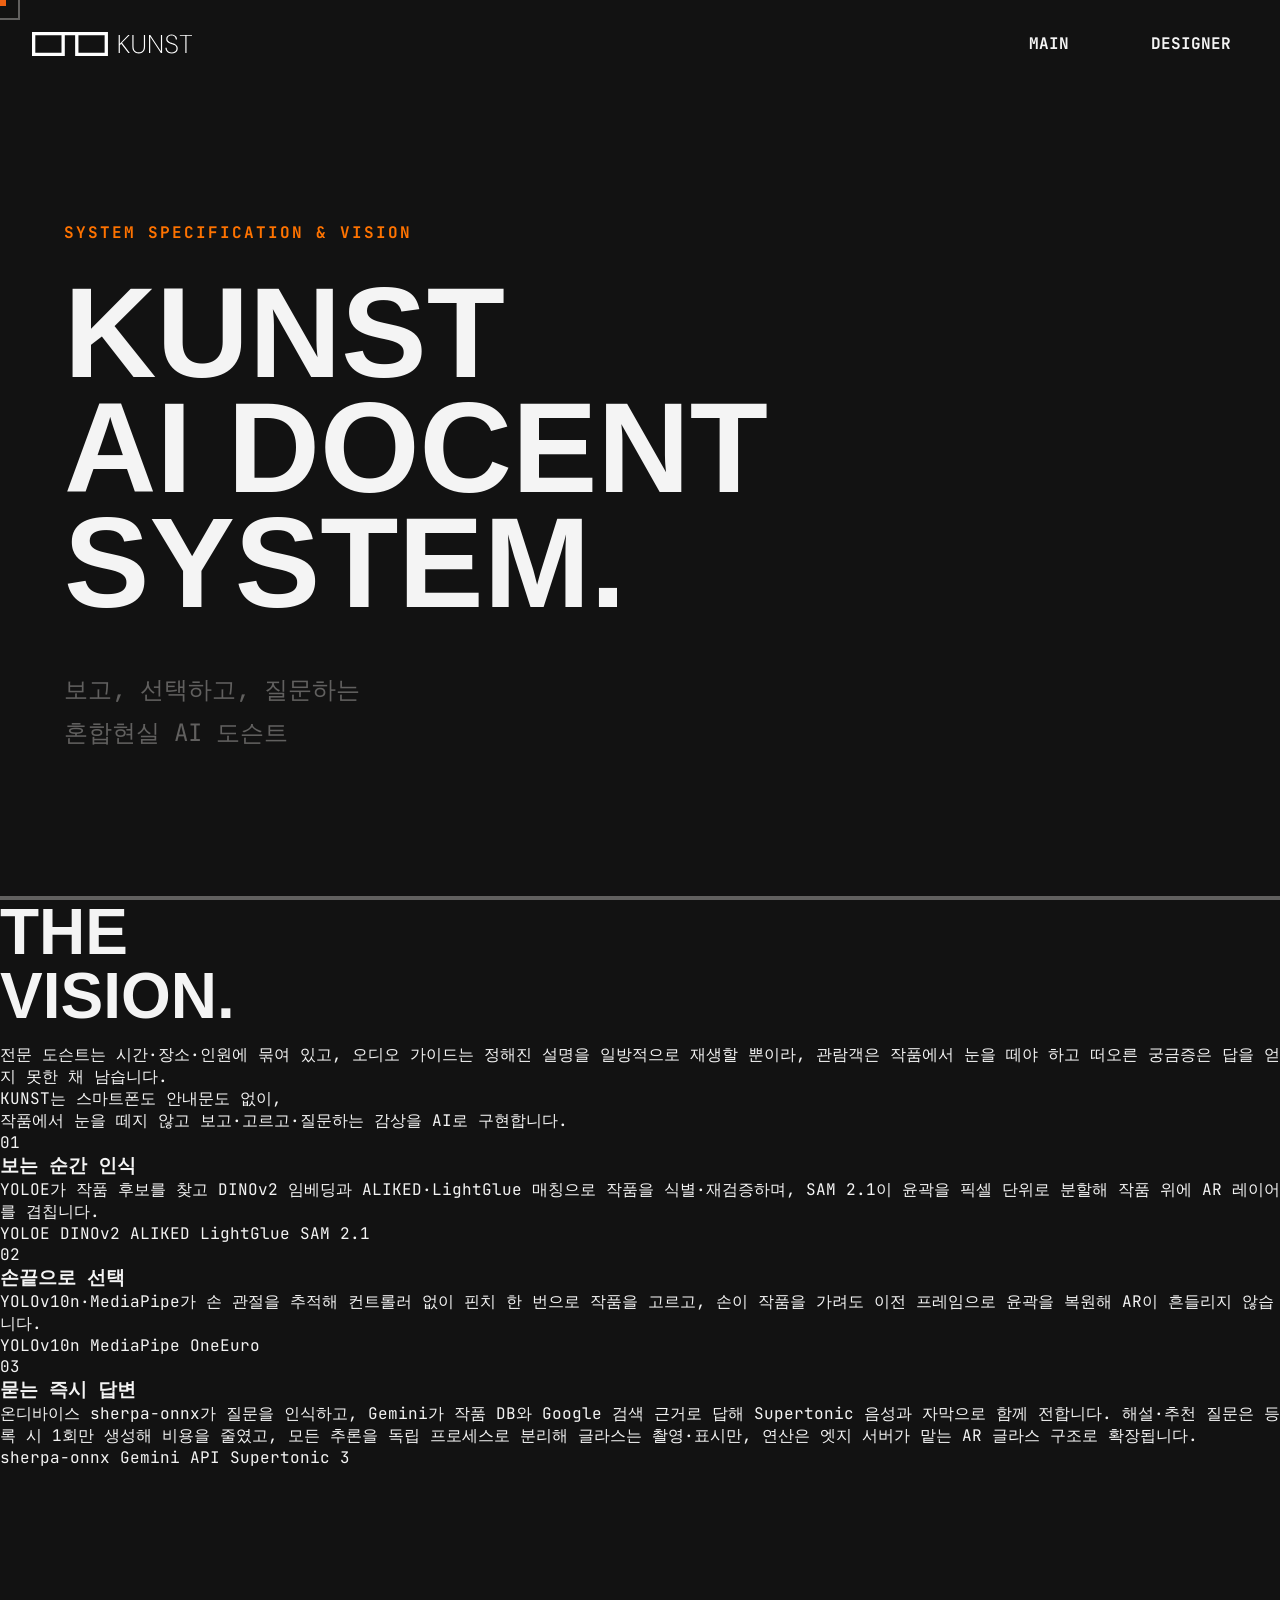
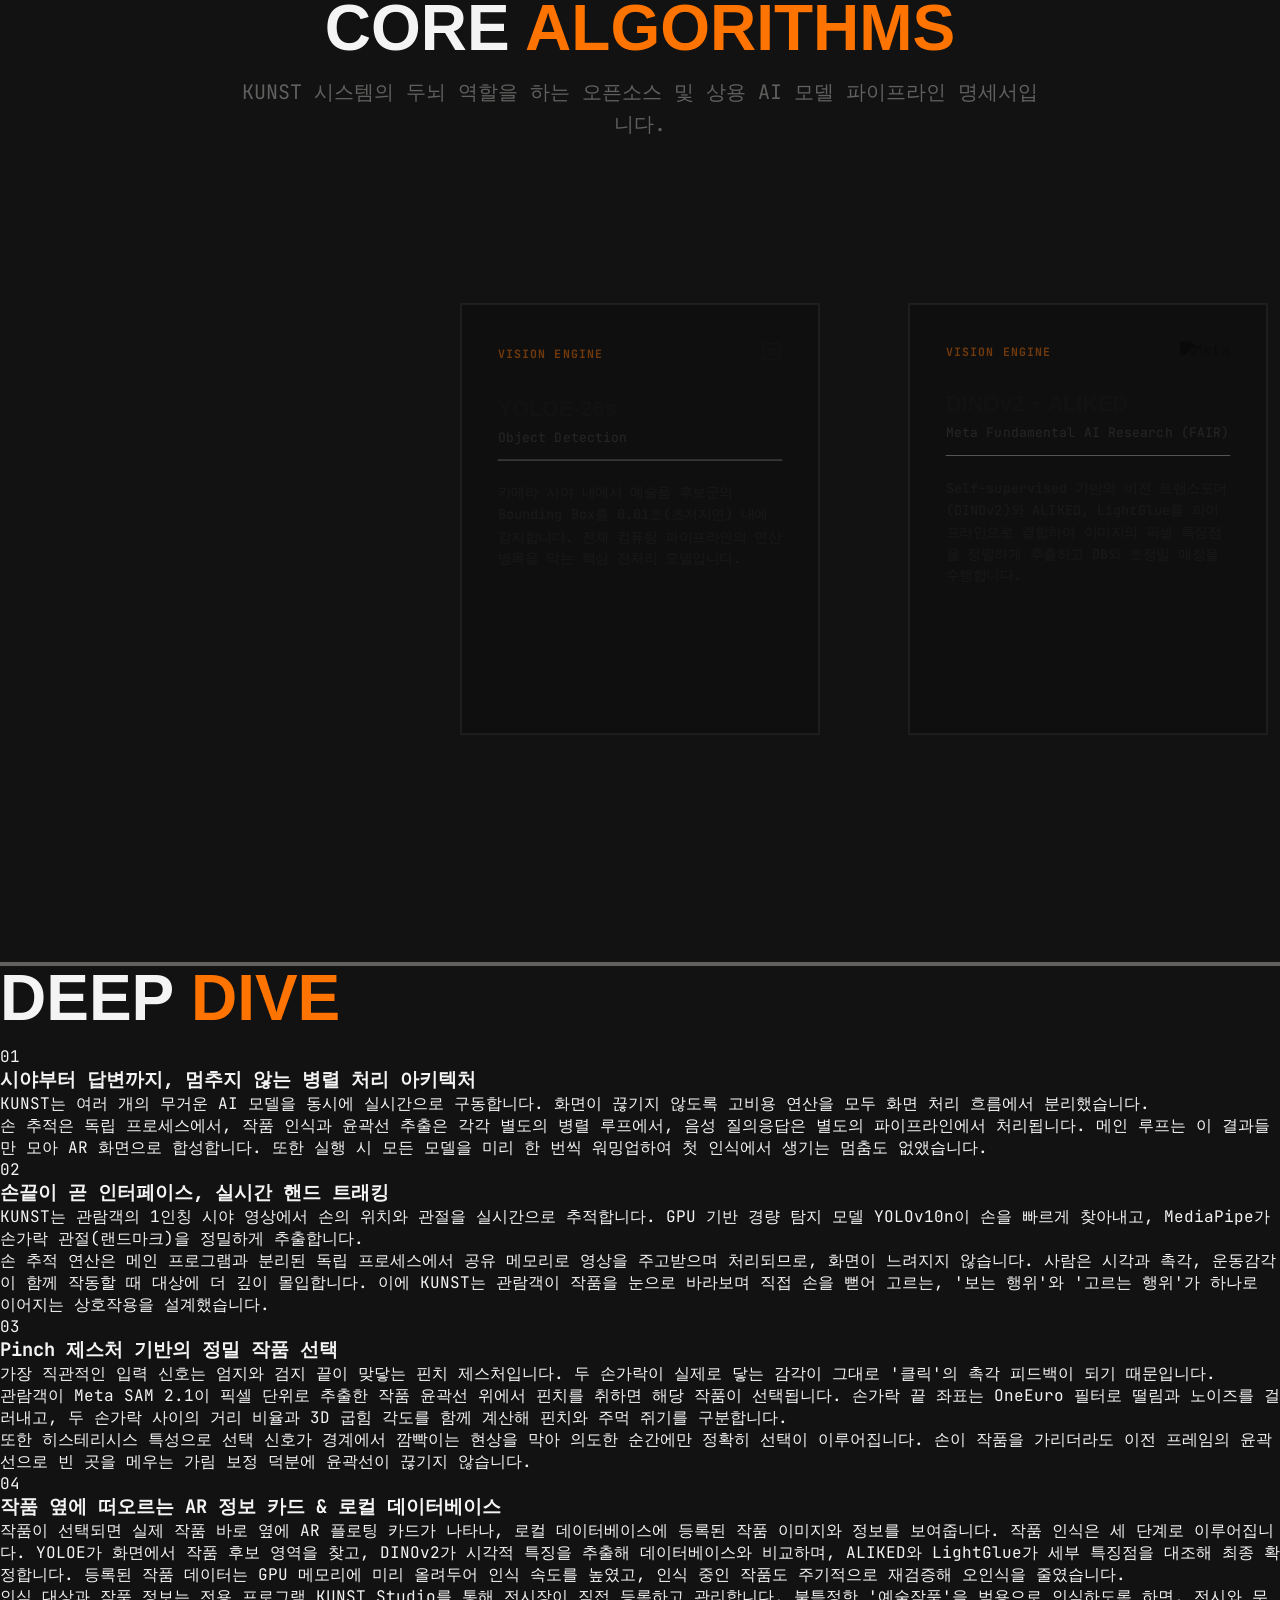
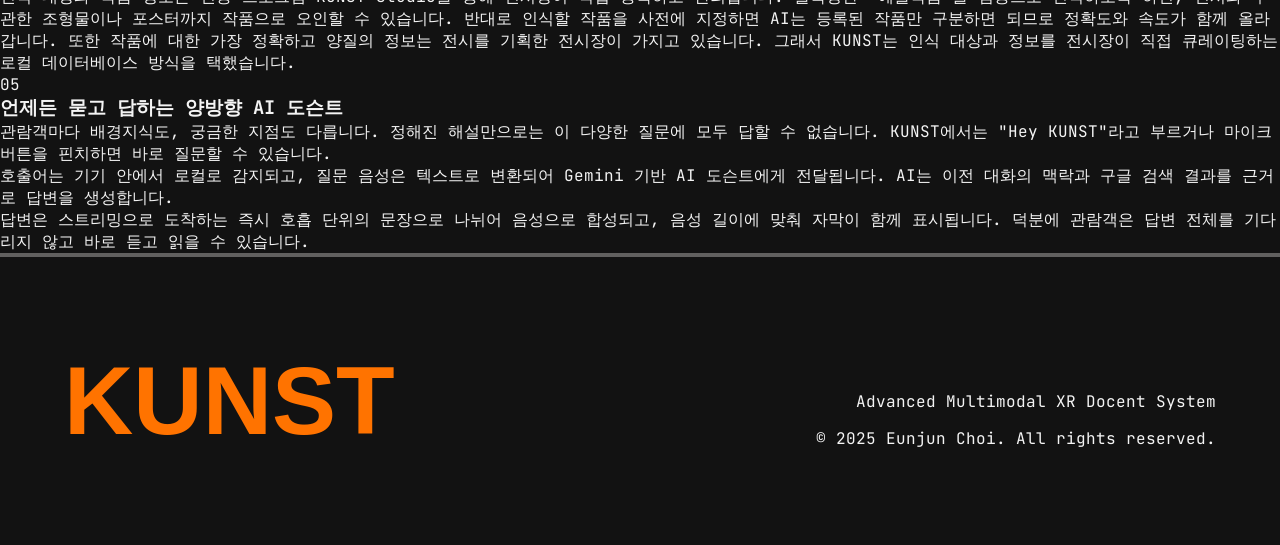
==== commit be64fb56: "Add files via upload" ====
--- a/about.html
+++ b/about.html
@@ -10,6 +10,8 @@
     <link rel="preconnect" href="https://fonts.googleapis.com">
     <link rel="preconnect" href="https://fonts.gstatic.com" crossorigin>
     <link href="https://fonts.googleapis.com/css2?family=JetBrains+Mono:wght@100..800&family=Syncopate:wght@400;700;900&display=swap" rel="stylesheet">
+    <!-- Load a modern sans-serif for Korean (Pretendard) as alternative to generic fonts -->
+    <link rel="stylesheet" as="style" crossorigin href="https://cdn.jsdelivr.net/gh/orioncactus/pretendard@v1.3.9/dist/web/static/pretendard.min.css" />
     <script src="https://cdnjs.cloudflare.com/ajax/libs/gsap/3.12.5/gsap.min.js"></script>
     <script src="https://cdnjs.cloudflare.com/ajax/libs/gsap/3.12.5/ScrollTrigger.min.js"></script>
 </head>
@@ -22,51 +24,103 @@
             <img src="assets/main/KUNST_main logo.svg" alt="KUNST">
         </a>
         <div class="nav-links">
-            <a href="about.html">ARCHITECTURE</a>
+            <a href="index.html">MAIN</a>
             <a href="https://chid.kr/" target="_blank">DESIGNER</a>
         </div>
     </nav>
 
     <!-- 1. TECHNICAL HERO -->
-    <section class="hero-section text-heavy">
-        <div class="hero-content" style="max-width: 1200px;">
-            <div class="eyebrow-tech">SYSTEM SPECIFICATION &amp; BACKGROUND</div>
-            <h1 class="hero-headline">KUNST:<br>MULTIMODAL AR<br>DOCENT SYSTEM.</h1>
+    <section class="hero-section text-heavy split-hero">
+        <div class="hero-content">
+            <div class="eyebrow-tech">SYSTEM SPECIFICATION &amp; VISION</div>
+            <h1 class="hero-headline">KUNST<br>AI DOCENT<br>SYSTEM.</h1>
+        </div>
+        <div class="hero-side">
             <p class="hero-subtext tech-subtext">
-                KUNST는 수동적인 관람 형태를 능동적인 예술 비평으로 전환하기 위해 설계된 차세대 혼합현실(XR) 시스템입니다. 실시간 컴퓨터 비전, 분산 GPU 연산, 그리고 대화형 LLM을 결합하여 관람객과 작품 사이의 장벽을 허물고 몰입형 상호작용을 제공합니다.
+                보고, 선택하고, 질문하는<br>혼합현실 AI 도슨트
             </p>
         </div>
     </section>
 
-    <!-- 2. PROBLEM STATEMENT -->
-    <section class="manifesto-section">
-        <h2 class="section-title text-center" style="text-align: center;">PROBLEM <span class="highlight">STATEMENT</span></h2>
-        
-        <div class="m-cards-grid">
-            <div class="m-card">
-                <svg xmlns="http://www.w3.org/2000/svg" viewBox="0 0 24 24" fill="none" stroke="currentColor" stroke-width="1.5" stroke-linecap="square" stroke-linejoin="miter"><path d="M9.88 9.88a3 3 0 1 0 4.24 4.24"/><path d="M10.73 5.08A10.43 10.43 0 0 1 12 5c7 0 10 7 10 7a13.16 13.16 0 0 1-1.67 2.68"/><path d="M6.61 6.61A13.526 13.526 0 0 0 2 12s3 7 10 7a9.74 9.74 0 0 0 5.39-1.61"/><line x1="2" y1="2" x2="22" y2="22"/></svg>
-                <h3>01 / HUMAN BOTTLENECK</h3>
-                <p>전문 큐레이터 동행 투어는 정해진 시간과 한정된 인원이라는 물리적 제약을 지닙니다. 관람객들은 작은 작품 하나를 보기 위해 그룹으로 몰려들어야 하며, 이는 필연적으로 <strong>시야의 제한과 몰입의 붕괴</strong>를 초래합니다. 또한, 일방적으로 쏟아지는 방대한 해설을 수동적으로 들어야 하므로 관람객의 육체적, 인지적 피로가 빠르게 누적됩니다.</p>
+    <!-- 2. OVERVIEW -->
+    <section class="overview-section">
+        <div class="overview-container grid-2-asymmetric">
+            <div class="overview-left">
+                <h2 class="section-title">THE<br>VISION.</h2>
+                <div class="accent-line"></div>
+            </div>
+            <div class="overview-right">
+                <p class="lead-text">
+                    전문 도슨트는 시간·장소·인원에 묶여 있고, 오디오 가이드는 정해진 설명을 일방적으로 재생할 뿐이라, 관람객은 작품에서 눈을 떼야 하고 떠오른 궁금증은 답을 얻지 못한 채 남습니다.
+                </p>
+                <p class="lead-text highlight-text">
+                    KUNST는 스마트폰도 안내문도 없이,<br>작품에서 눈을 떼지 않고 보고·고르고·질문하는 감상을 AI로 구현합니다.
+                </p>
+            </div>
+        </div>
+    </section>
+
+    <!-- 3. THE 3 PILLARS -->
+    <section class="pillars-section">
+        <div class="pillars-grid">
+            <!-- Pillar 1 -->
+            <div class="pillar-card">
+                <div class="pillar-header">
+                    <div class="pillar-num">01</div>
+                    <h3 class="pillar-title">보는 순간 인식</h3>
+                </div>
+                <div class="pillar-desc">
+                    YOLOE가 작품 후보를 찾고 DINOv2 임베딩과 ALIKED·LightGlue 매칭으로 작품을 식별·재검증하며, SAM 2.1이 윤곽을 픽셀 단위로 분할해 작품 위에 AR 레이어를 겹칩니다.
+                </div>
+                <div class="pillar-tags">
+                    <span>YOLOE</span>
+                    <span>DINOv2</span>
+                    <span>ALIKED</span>
+                    <span>LightGlue</span>
+                    <span>SAM 2.1</span>
+                </div>
             </div>
             
-            <div class="m-card">
-                <svg xmlns="http://www.w3.org/2000/svg" viewBox="0 0 24 24" fill="none" stroke="currentColor" stroke-width="1.5" stroke-linecap="square" stroke-linejoin="miter"><path d="M3 14h3a2 2 0 0 1 2 2v3a2 2 0 0 1-2 2H5a2 2 0 0 1-2-2v-7a9 9 0 0 1 18 0v7a2 2 0 0 1-2 2h-1a2 2 0 0 1-2-2v-3a2 2 0 0 1 2-2h3"/></svg>
-                <h3>02 / ANALOG FRICTION</h3>
-                <p>차선책으로 등장한 오디오 디바이스 대여 서비스 역시 근본적인 해결책이 아닙니다. 철저히 선형적으로 녹음된 음성본에 의존하며, 작품 옆에 붙은 번호를 찾아 기기에 입력하거나 QR 코드를 스캔해야 합니다. 이러한 <strong>단절되고 아날로그적인 상호작용</strong>은 작품 감상의 흐름을 끊고 시선을 분산시킵니다.</p>
+            <!-- Pillar 2 -->
+            <div class="pillar-card offset-card">
+                <div class="pillar-header">
+                    <div class="pillar-num">02</div>
+                    <h3 class="pillar-title">손끝으로 선택</h3>
+                </div>
+                <div class="pillar-desc">
+                    YOLOv10n·MediaPipe가 손 관절을 추적해 컨트롤러 없이 핀치 한 번으로 작품을 고르고, 손이 작품을 가려도 이전 프레임으로 윤곽을 복원해 AR이 흔들리지 않습니다.
+                </div>
+                <div class="pillar-tags">
+                    <span>YOLOv10n</span>
+                    <span>MediaPipe</span>
+                    <span>OneEuro</span>
+                </div>
             </div>
             
-            <div class="m-card highlight-card">
-                <svg xmlns="http://www.w3.org/2000/svg" viewBox="0 0 24 24" fill="none" stroke="currentColor" stroke-width="1.5" stroke-linecap="square" stroke-linejoin="miter"><path d="M9.937 15.5A2 2 0 0 0 8.5 14.063l-6.135-1.582a.5.5 0 0 1 0-.962L8.5 9.936A2 2 0 0 0 9.937 8.5l1.582-6.135a.5.5 0 0 1 .963 0L14.063 8.5A2 2 0 0 0 15.5 9.937l6.135 1.581a.5.5 0 0 1 0 .964L15.5 14.063a2 2 0 0 0-1.437 1.437l-1.582 6.135a.5.5 0 0 1-.963 0z"/></svg>
-                <h3>03 / THE XR PARADIGM</h3>
-                <p>사람들의 문화 생활이 <strong>Extended Reality(XR)</strong> 등 차세대 기술과 융합되는 흐름에 발맞춰 KUNST는 모든 마찰을 제거합니다. 관람객의 시선이 머무는 곳이 곧 상호작용의 시작입니다. 작품을 바라보며 허공에 핀치(Pinch) 제스처를 취하는 것만으로, 맥락을 완벽히 이해하는 나만의 실시간 쌍방향 AI 큐레이팅이 시작됩니다.</p>
-            </div>
-        </div>
-    </section>
-
-    <!-- 3. CORE ALGORITHMS (HORIZONTAL HIGHLIGHT) -->
+            <!-- Pillar 3 -->
+            <div class="pillar-card offset-card-more">
+                <div class="pillar-header">
+                    <div class="pillar-num">03</div>
+                    <h3 class="pillar-title">묻는 즉시 답변</h3>
+                </div>
+                <div class="pillar-desc">
+                    온디바이스 sherpa-onnx가 질문을 인식하고, Gemini가 작품 DB와 Google 검색 근거로 답해 Supertonic 음성과 자막으로 함께 전합니다. 해설·추천 질문은 등록 시 1회만 생성해 비용을 줄였고, 모든 추론을 독립 프로세스로 분리해 글라스는 촬영·표시만, 연산은 엣지 서버가 맡는 AR 글라스 구조로 확장됩니다.
+                </div>
+                <div class="pillar-tags">
+                    <span>sherpa-onnx</span>
+                    <span>Gemini API</span>
+                    <span>Supertonic 3</span>
+                </div>
+            </div>
+        </div>
+    </section>
+
+    <!-- 4. CORE ALGORITHMS -->
     <section class="models-section" id="models-wrap">
-        <h2 class="section-title text-center" style="text-align: center;">CORE <span class="highlight">ALGORITHMS</span></h2>
-        <p class="section-desc" style="margin: 0 auto 4rem auto; text-align: center;">KUNST 시스템의 두뇌 역할을 하는 오픈소스 및 상용 AI 모델 파이프라인 명세서입니다.</p>
+        <div class="models-header-container">
+            <h2 class="section-title text-center" style="text-align: center;">CORE <span class="highlight">ALGORITHMS</span></h2>
+            <p class="section-desc" style="margin: 0 auto 4rem auto; text-align: center;">KUNST 시스템의 두뇌 역할을 하는 오픈소스 및 상용 AI 모델 파이프라인 명세서입니다.</p>
+        </div>
 
         <div class="models-overflow">
             <div class="models-track" id="models-track">
@@ -165,80 +219,77 @@
         </div>
     </section>
 
-    <!-- 4. SYSTEM ARCHITECTURE (DATA FLOW) -->
-    <section class="arch-section" id="arch-wrap">
-        <h2 class="section-title arch-title" style="padding: 4rem 4rem 0 4rem; margin-bottom: 0;">DATA <span class="highlight">ARCHITECTURE</span></h2>
-        
-        <div class="horizontal-overflow">
-            <div class="horizontal-track" id="arch-track">
-                
-                <!-- LAYER 1 -->
-                <div class="h-panel">
-                    <div class="arch-layer">
-                        <h3>L1. USER INTERFACE</h3>
-                        <div class="arch-desc">관람객 물리 계층 (Physical Layer)</div>
-                        <div class="arch-data-flow">
-                            <div class="flow-item">Input: 시야(시각), 음성 질문(청각), 핀치 제스처(운동)</div>
-                            <div class="flow-item">Output: 증강현실 UI, 해설 음성 피드백</div>
-                        </div>
-                    </div>
-                </div>
-                
-                <!-- LAYER 2 -->
-                <div class="h-panel">
-                    <div class="arch-layer">
-                        <h3>L2. KUNST CLIENT</h3>
-                        <div class="arch-desc">스마트 글래스 에지 컴퓨팅 (Edge Device)</div>
-                        <div class="arch-grid-2" style="margin-top: 1.5rem;">
-                            <div class="arch-box">
-                                <strong>Sensors</strong><br>
-                                광각 듀얼 카메라 스트림 수집<br>지향성 마이크로폰 음성 수집
-                            </div>
-                            <div class="arch-box">
-                                <strong>Display</strong><br>
-                                투명 광학계(Waveguide) 렌더링<br>윤곽선 UI 및 플로팅 텍스트
-                            </div>
-                        </div>
-                    </div>
-                </div>
-                
-                <!-- LAYER 3 -->
-                <div class="h-panel h-panel-wide">
-                    <div class="arch-layer">
-                        <h3>L3. GPU SERVER CLUSTER</h3>
-                        <div class="arch-desc">분산 인퍼런스 서버 (Vision &amp; Audio Processing)</div>
-                        <div class="arch-grid-2" style="margin-top: 1.5rem;">
-                            <div class="arch-engine">
-                                <div class="engine-title">Vision Pipeline (병렬 처리)</div>
-                                <div class="engine-step">BBox Detection <span>[YOLOE]</span></div>
-                                <div class="engine-step">Feature Matching <span>[DINOv2]</span></div>
-                                <div class="engine-step">Segmentation <span>[SAM 2.1]</span></div>
-                                <div class="engine-step">Hand Tracking <span>[MediaPipe]</span></div>
-                            </div>
-                            <div class="arch-engine">
-                                <div class="engine-title">Docent Pipeline (비동기 처리)</div>
-                                <div class="engine-step">VAD &amp; STT <span>[sherpa-onnx]</span></div>
-                                <div class="engine-step">LLM Inference <span>[Gemini API]</span></div>
-                                <div class="engine-step">TTS Synthesis <span>[Supertonic 3]</span></div>
-                            </div>
-                        </div>
-                    </div>
-                </div>
-                
-                <!-- LAYER 4 -->
-                <div class="h-panel">
-                    <div class="arch-layer">
-                        <h3>L4. LOCAL DATABASE</h3>
-                        <div class="arch-desc">미술관 에셋 스토리지 (Storage Layer)</div>
-                        <div class="arch-box highlight-box" style="margin-top: 1.5rem;">
-                            <strong>FAISS Vector Store</strong><br>
-                            - 1,000+ 작품 특징점 임베딩 벡터<br>
-                            - 텍스트 메타데이터 및 도슨트 원고 DB
-                        </div>
-                    </div>
-                </div>
-                
-            </div>
+    <!-- 5. DEEP DIVE: ARCHITECTURE & INTERACTION -->
+    <section class="deep-dive-section">
+        <div class="deep-dive-header">
+            <h2 class="section-title">DEEP <span class="highlight">DIVE</span></h2>
+            <div class="accent-line"></div>
+        </div>
+
+        <div class="feature-rows">
+            
+            <!-- Feature 1 -->
+            <div class="feature-row">
+                <div class="feature-number">01</div>
+                <div class="feature-content">
+                    <h3 class="feature-headline">시야부터 답변까지, 멈추지 않는 병렬 처리 아키텍처</h3>
+                    <div class="feature-body">
+                        <p>KUNST는 여러 개의 무거운 AI 모델을 동시에 실시간으로 구동합니다. 화면이 끊기지 않도록 고비용 연산을 모두 화면 처리 흐름에서 분리했습니다.</p>
+                        <p>손 추적은 독립 프로세스에서, 작품 인식과 윤곽선 추출은 각각 별도의 병렬 루프에서, 음성 질의응답은 별도의 파이프라인에서 처리됩니다. 메인 루프는 이 결과들만 모아 AR 화면으로 합성합니다. 또한 실행 시 모든 모델을 미리 한 번씩 워밍업하여 첫 인식에서 생기는 멈춤도 없앴습니다.</p>
+                    </div>
+                </div>
+            </div>
+
+            <!-- Feature 2 -->
+            <div class="feature-row reverse-row">
+                <div class="feature-number">02</div>
+                <div class="feature-content">
+                    <h3 class="feature-headline">손끝이 곧 인터페이스, 실시간 핸드 트래킹</h3>
+                    <div class="feature-body">
+                        <p>KUNST는 관람객의 1인칭 시야 영상에서 손의 위치와 관절을 실시간으로 추적합니다. GPU 기반 경량 탐지 모델 YOLOv10n이 손을 빠르게 찾아내고, MediaPipe가 손가락 관절(랜드마크)을 정밀하게 추출합니다.</p>
+                        <p>손 추적 연산은 메인 프로그램과 분리된 독립 프로세스에서 공유 메모리로 영상을 주고받으며 처리되므로, 화면이 느려지지 않습니다. 사람은 시각과 촉각, 운동감각이 함께 작동할 때 대상에 더 깊이 몰입합니다. 이에 KUNST는 관람객이 작품을 눈으로 바라보며 직접 손을 뻗어 고르는, '보는 행위'와 '고르는 행위'가 하나로 이어지는 상호작용을 설계했습니다.</p>
+                    </div>
+                </div>
+            </div>
+
+            <!-- Feature 3 -->
+            <div class="feature-row">
+                <div class="feature-number">03</div>
+                <div class="feature-content">
+                    <h3 class="feature-headline">Pinch 제스처 기반의 정밀 작품 선택</h3>
+                    <div class="feature-body">
+                        <p>가장 직관적인 입력 신호는 엄지와 검지 끝이 맞닿는 핀치 제스처입니다. 두 손가락이 실제로 닿는 감각이 그대로 '클릭'의 촉각 피드백이 되기 때문입니다.</p>
+                        <p>관람객이 Meta SAM 2.1이 픽셀 단위로 추출한 작품 윤곽선 위에서 핀치를 취하면 해당 작품이 선택됩니다. 손가락 끝 좌표는 OneEuro 필터로 떨림과 노이즈를 걸러내고, 두 손가락 사이의 거리 비율과 3D 굽힘 각도를 함께 계산해 핀치와 주먹 쥐기를 구분합니다.</p>
+                        <p>또한 히스테리시스 특성으로 선택 신호가 경계에서 깜빡이는 현상을 막아 의도한 순간에만 정확히 선택이 이루어집니다. 손이 작품을 가리더라도 이전 프레임의 윤곽선으로 빈 곳을 메우는 가림 보정 덕분에 윤곽선이 끊기지 않습니다.</p>
+                    </div>
+                </div>
+            </div>
+
+            <!-- Feature 4 -->
+            <div class="feature-row reverse-row">
+                <div class="feature-number">04</div>
+                <div class="feature-content">
+                    <h3 class="feature-headline">작품 옆에 떠오르는 AR 정보 카드 &amp; 로컬 데이터베이스</h3>
+                    <div class="feature-body">
+                        <p>작품이 선택되면 실제 작품 바로 옆에 AR 플로팅 카드가 나타나, 로컬 데이터베이스에 등록된 작품 이미지와 정보를 보여줍니다. 작품 인식은 세 단계로 이루어집니다. YOLOE가 화면에서 작품 후보 영역을 찾고, DINOv2가 시각적 특징을 추출해 데이터베이스와 비교하며, ALIKED와 LightGlue가 세부 특징점을 대조해 최종 확정합니다. 등록된 작품 데이터는 GPU 메모리에 미리 올려두어 인식 속도를 높였고, 인식 중인 작품도 주기적으로 재검증해 오인식을 줄였습니다.</p>
+                        <p>인식 대상과 작품 정보는 전용 프로그램 KUNST Studio를 통해 전시장이 직접 등록하고 관리합니다. 불특정한 '예술작품'을 범용으로 인식하도록 하면, 전시와 무관한 조형물이나 포스터까지 작품으로 오인할 수 있습니다. 반대로 인식할 작품을 사전에 지정하면 AI는 등록된 작품만 구분하면 되므로 정확도와 속도가 함께 올라갑니다. 또한 작품에 대한 가장 정확하고 양질의 정보는 전시를 기획한 전시장이 가지고 있습니다. 그래서 KUNST는 인식 대상과 정보를 전시장이 직접 큐레이팅하는 로컬 데이터베이스 방식을 택했습니다.</p>
+                    </div>
+                </div>
+            </div>
+
+            <!-- Feature 5 -->
+            <div class="feature-row">
+                <div class="feature-number">05</div>
+                <div class="feature-content">
+                    <h3 class="feature-headline">언제든 묻고 답하는 양방향 AI 도슨트</h3>
+                    <div class="feature-body">
+                        <p>관람객마다 배경지식도, 궁금한 지점도 다릅니다. 정해진 해설만으로는 이 다양한 질문에 모두 답할 수 없습니다. KUNST에서는 "Hey KUNST"라고 부르거나 마이크 버튼을 핀치하면 바로 질문할 수 있습니다.</p>
+                        <p>호출어는 기기 안에서 로컬로 감지되고, 질문 음성은 텍스트로 변환되어 Gemini 기반 AI 도슨트에게 전달됩니다. AI는 이전 대화의 맥락과 구글 검색 결과를 근거로 답변을 생성합니다.</p>
+                        <p>답변은 스트리밍으로 도착하는 즉시 호흡 단위의 문장으로 나뉘어 음성으로 합성되고, 음성 길이에 맞춰 자막이 함께 표시됩니다. 덕분에 관람객은 답변 전체를 기다리지 않고 바로 듣고 읽을 수 있습니다.</p>
+                    </div>
+                </div>
+            </div>
+
         </div>
     </section>
 
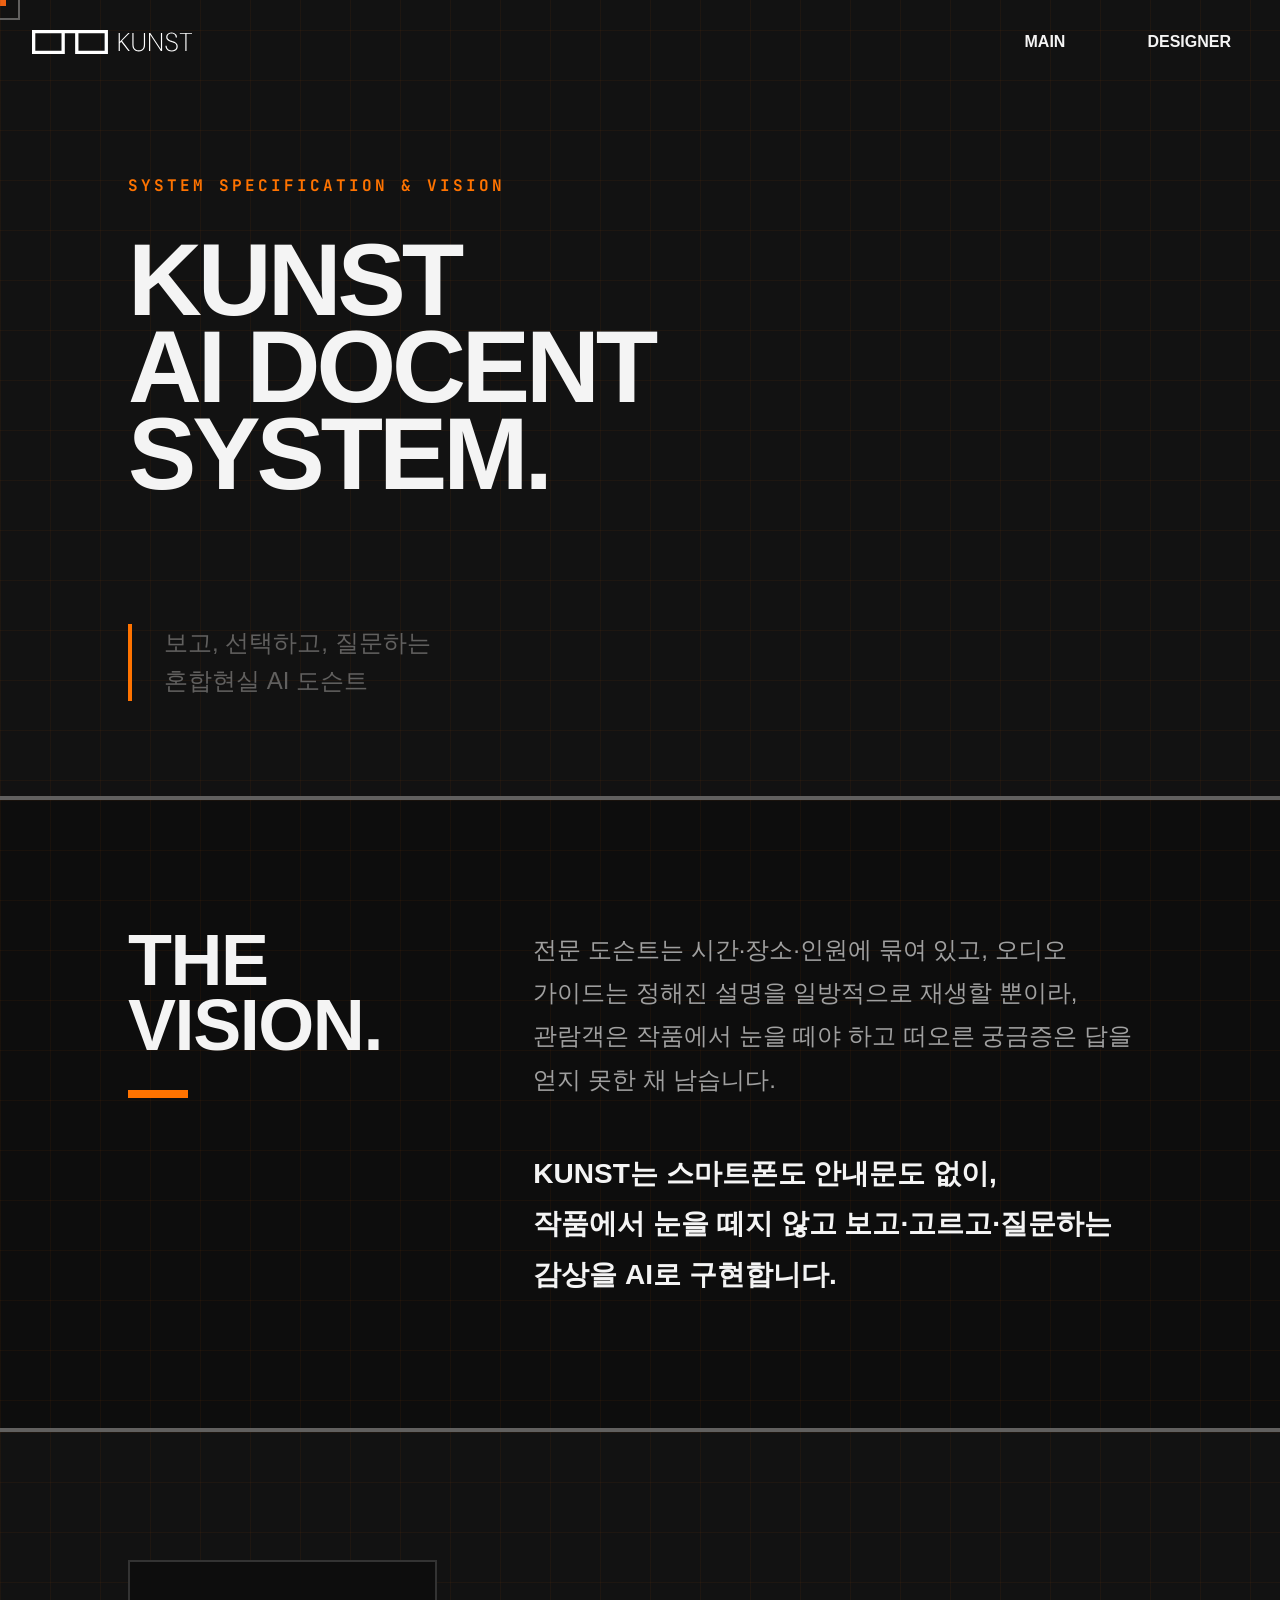
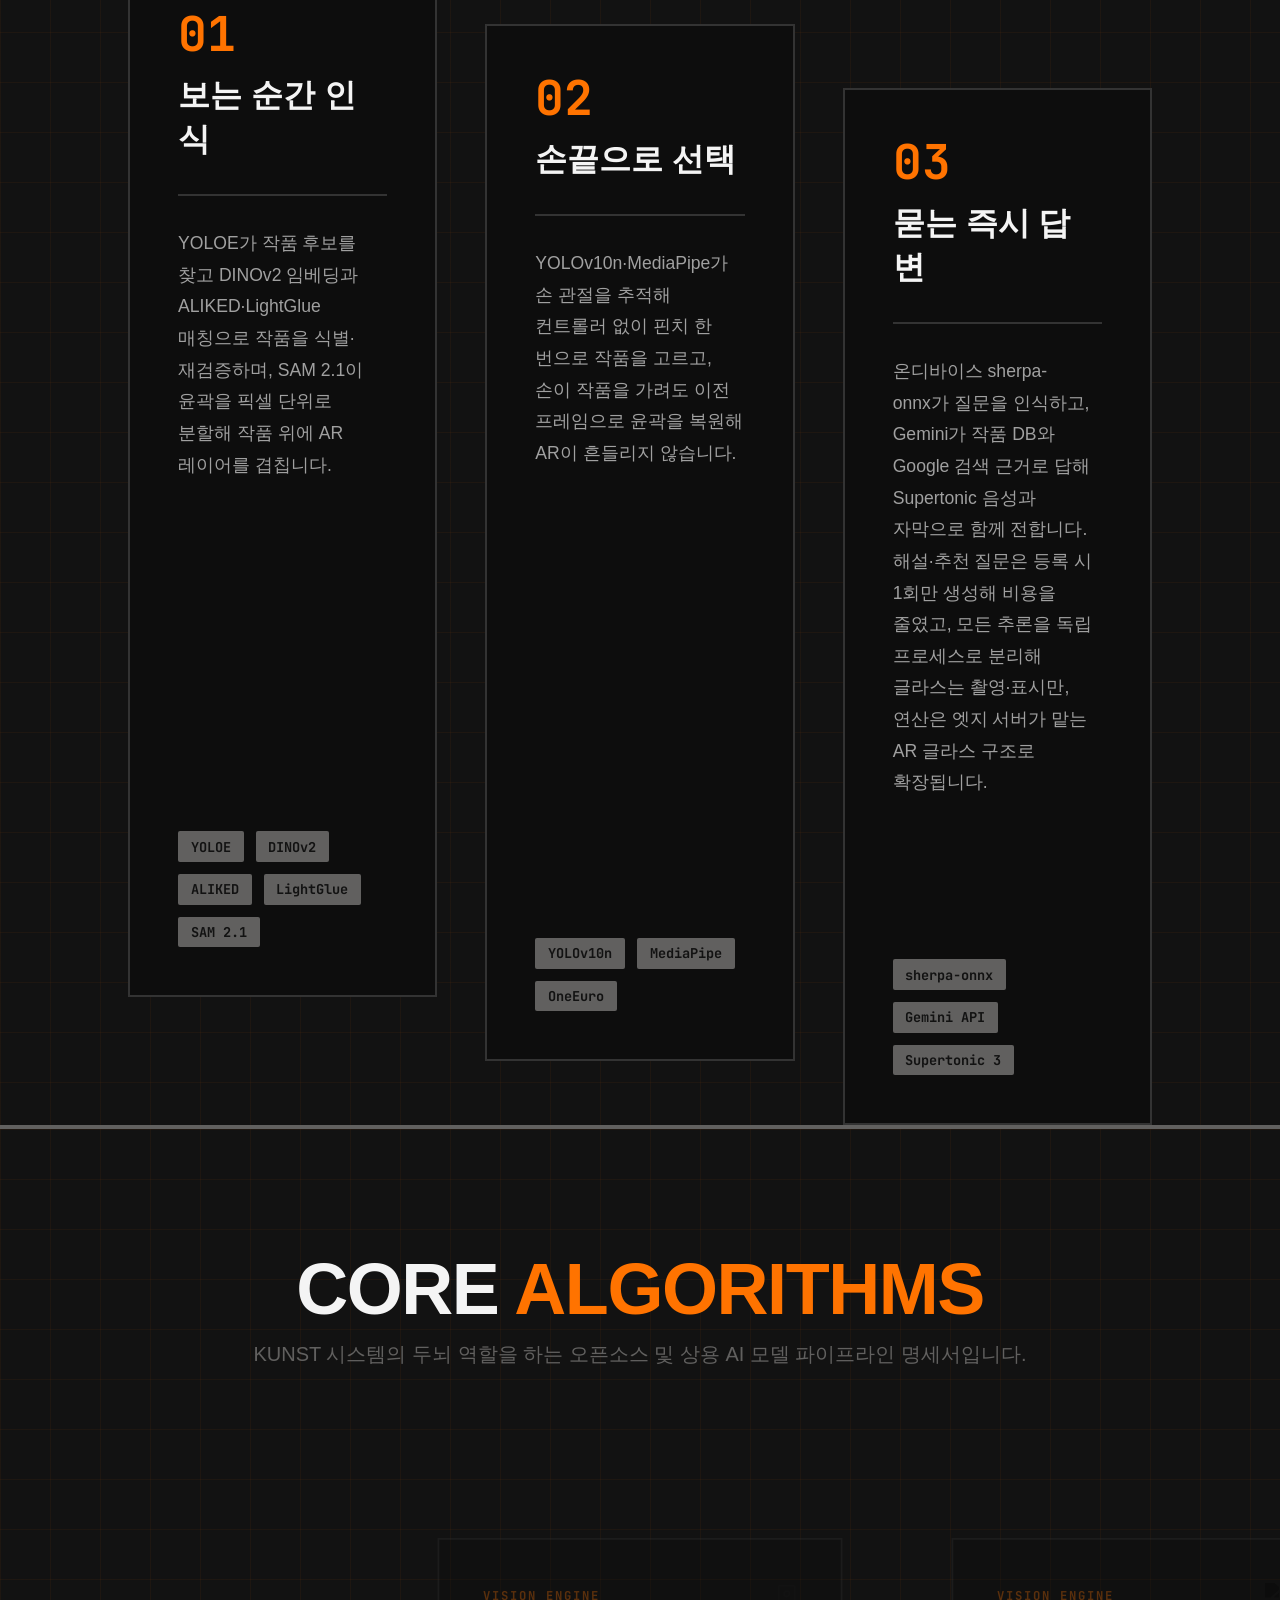
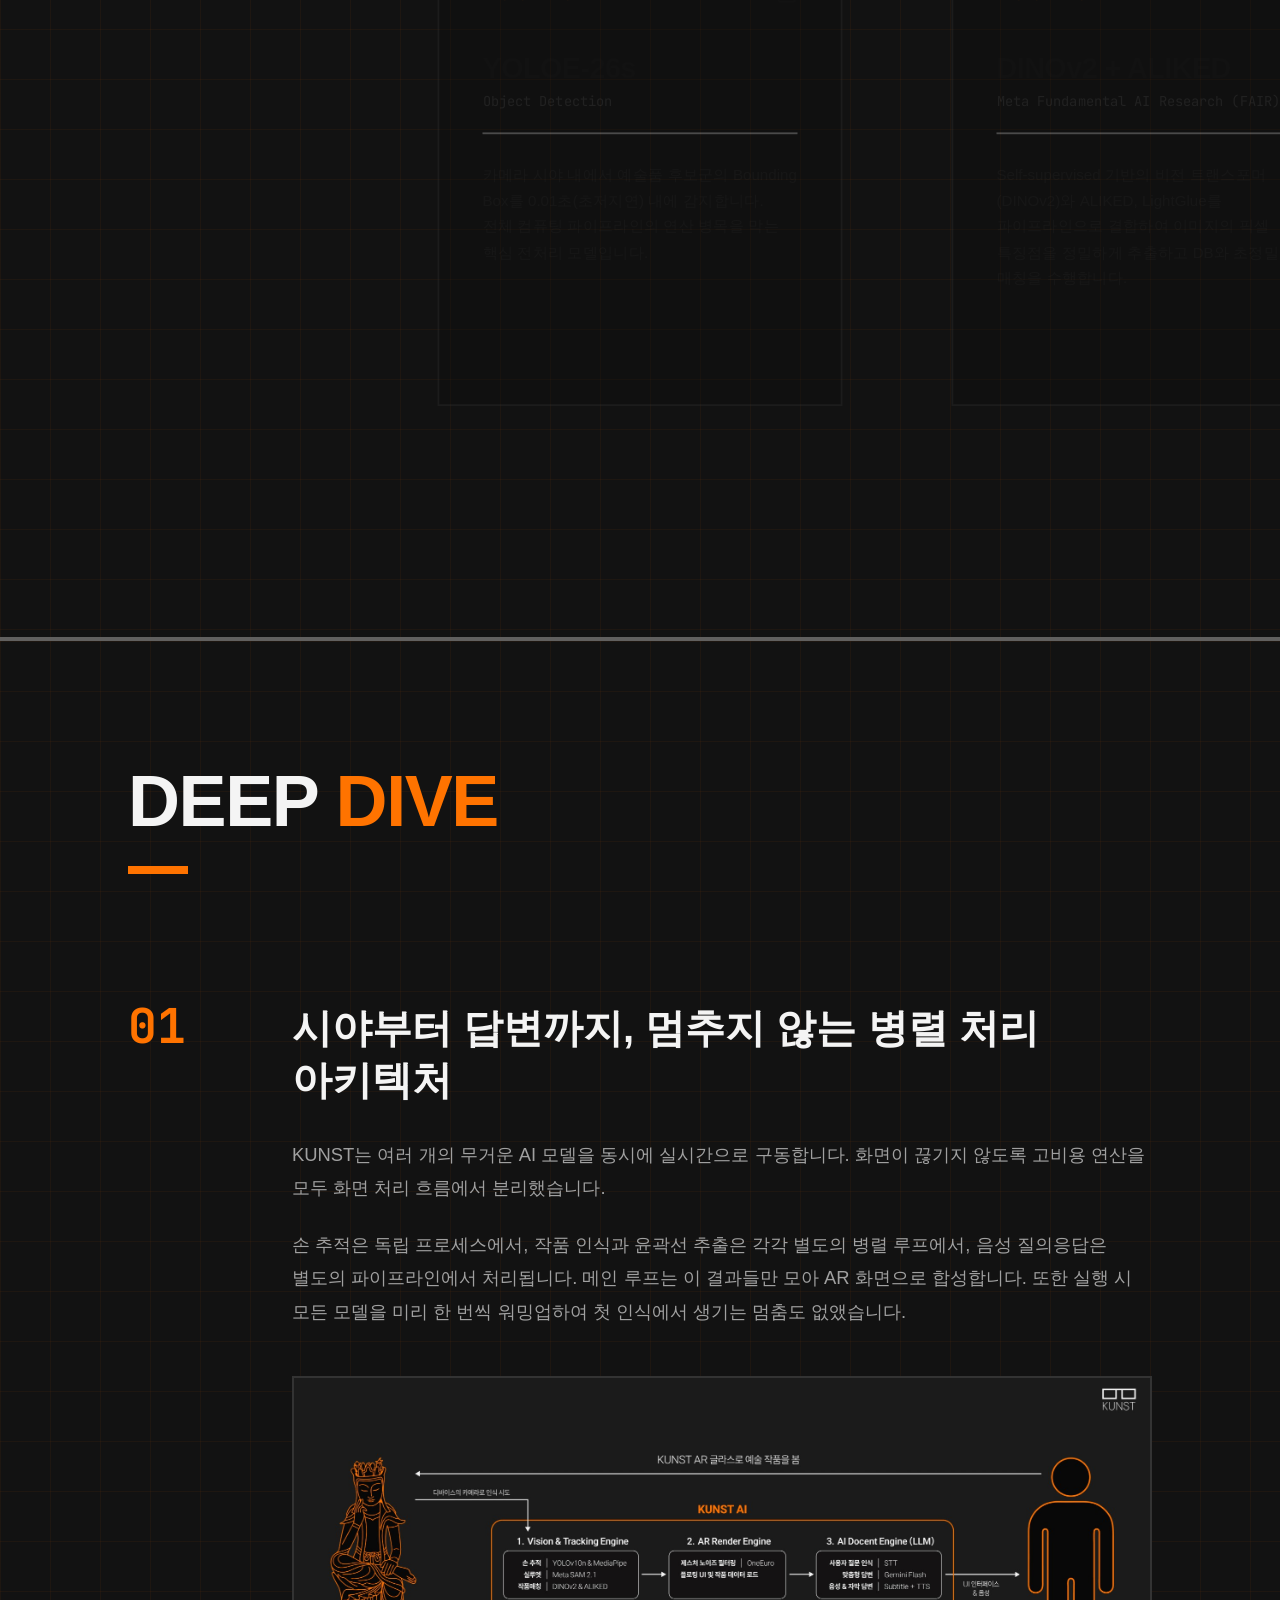
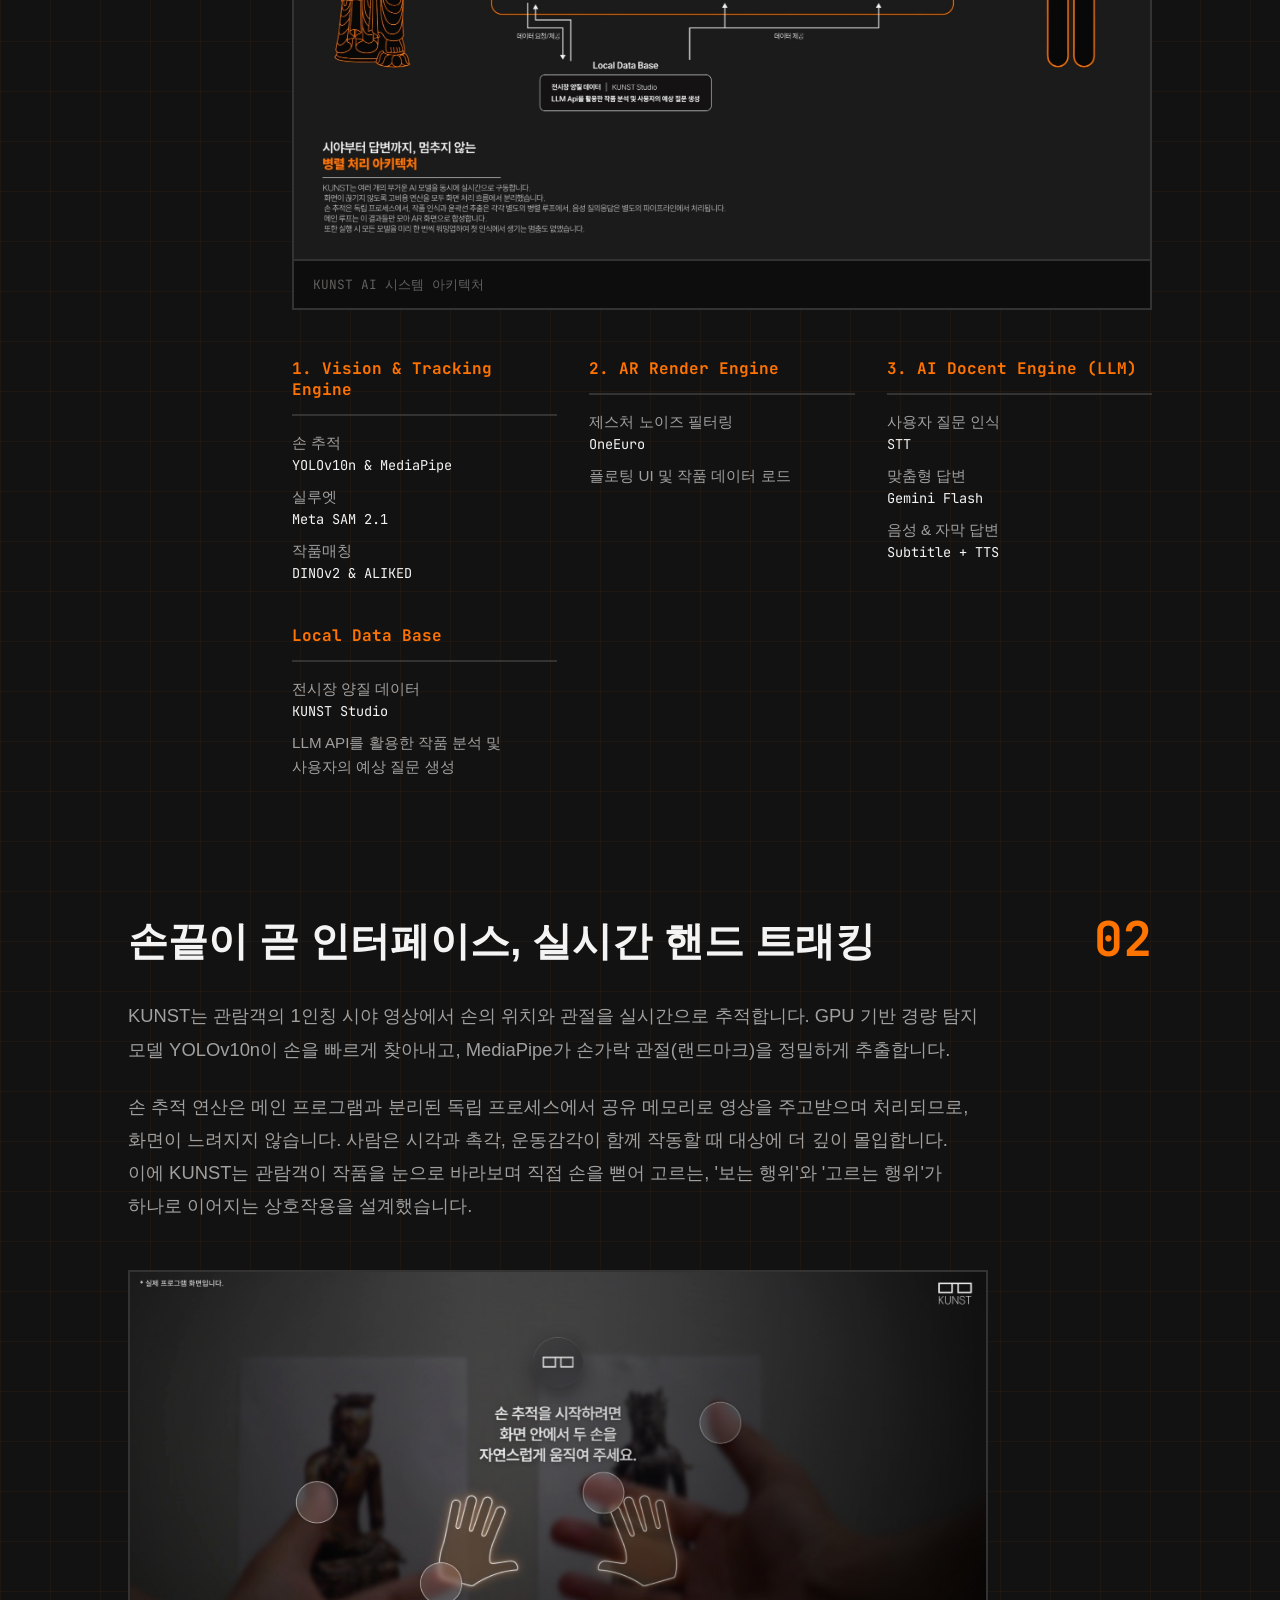
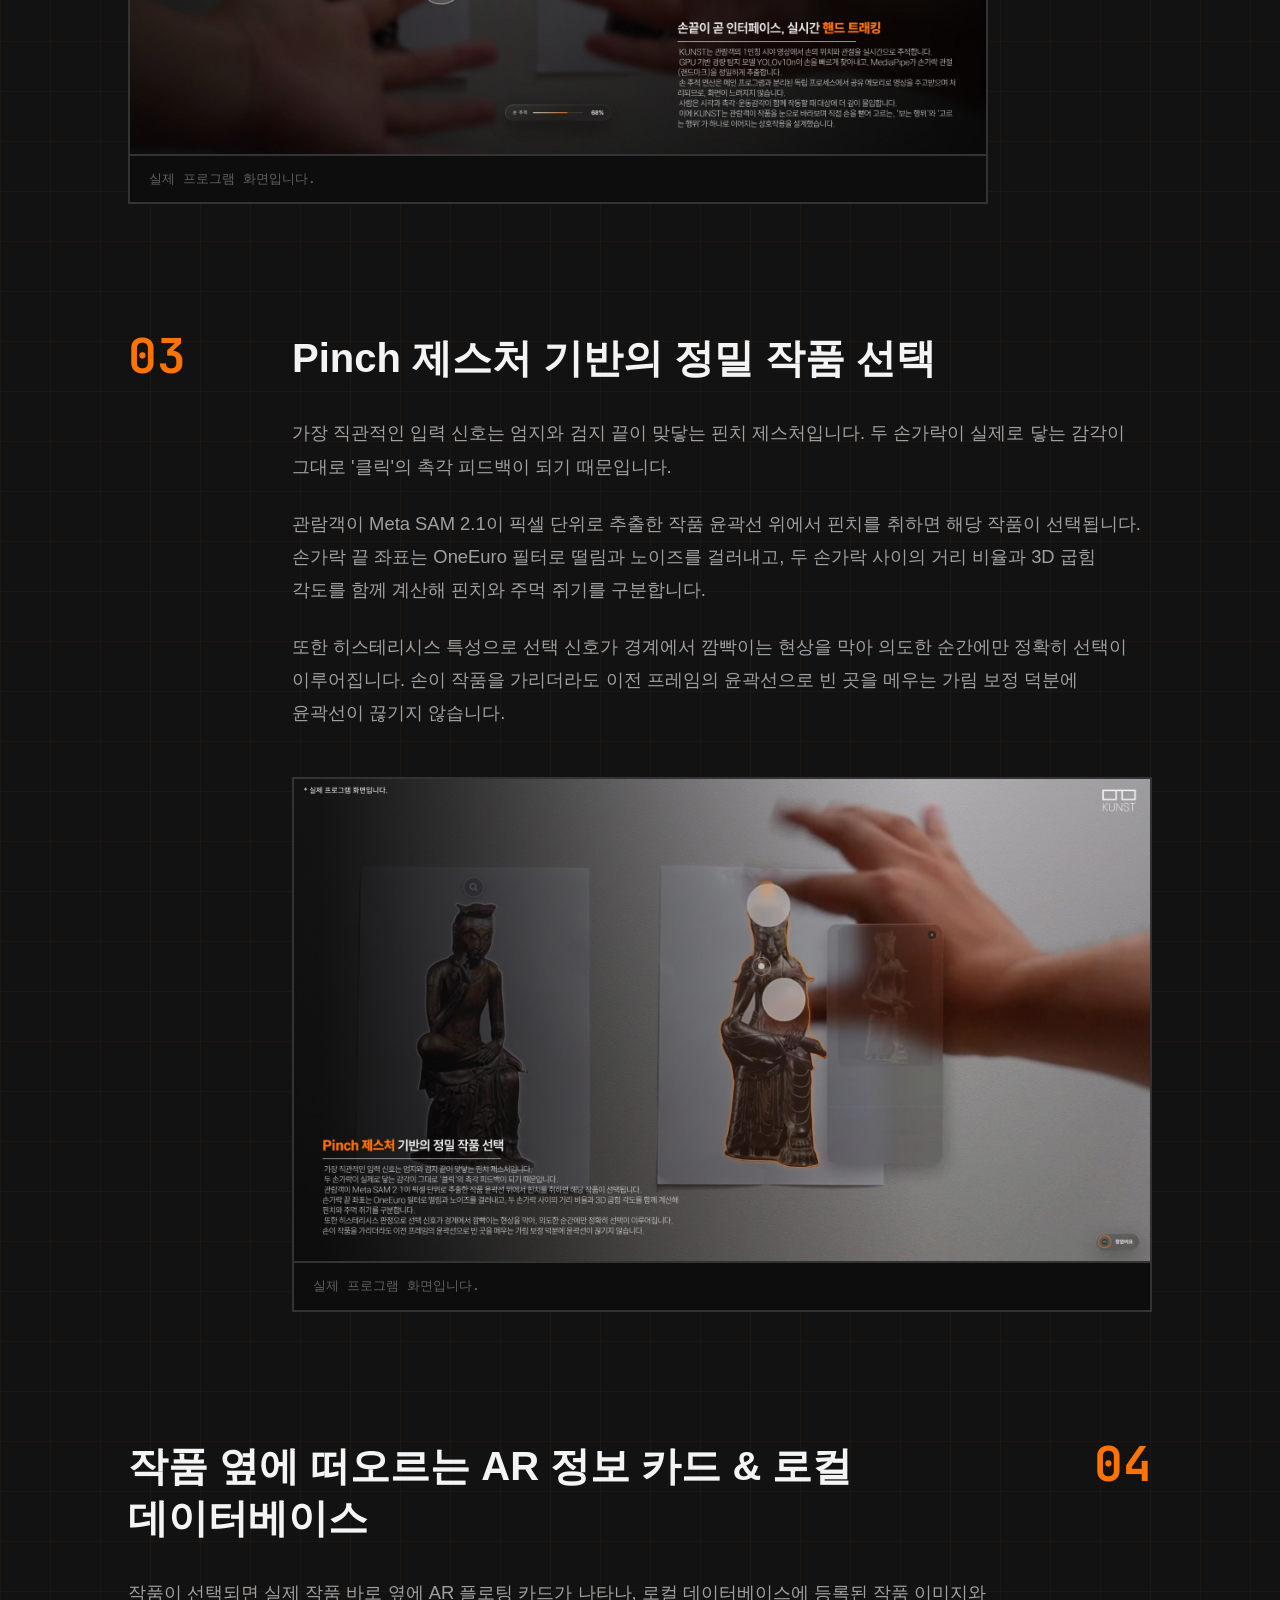
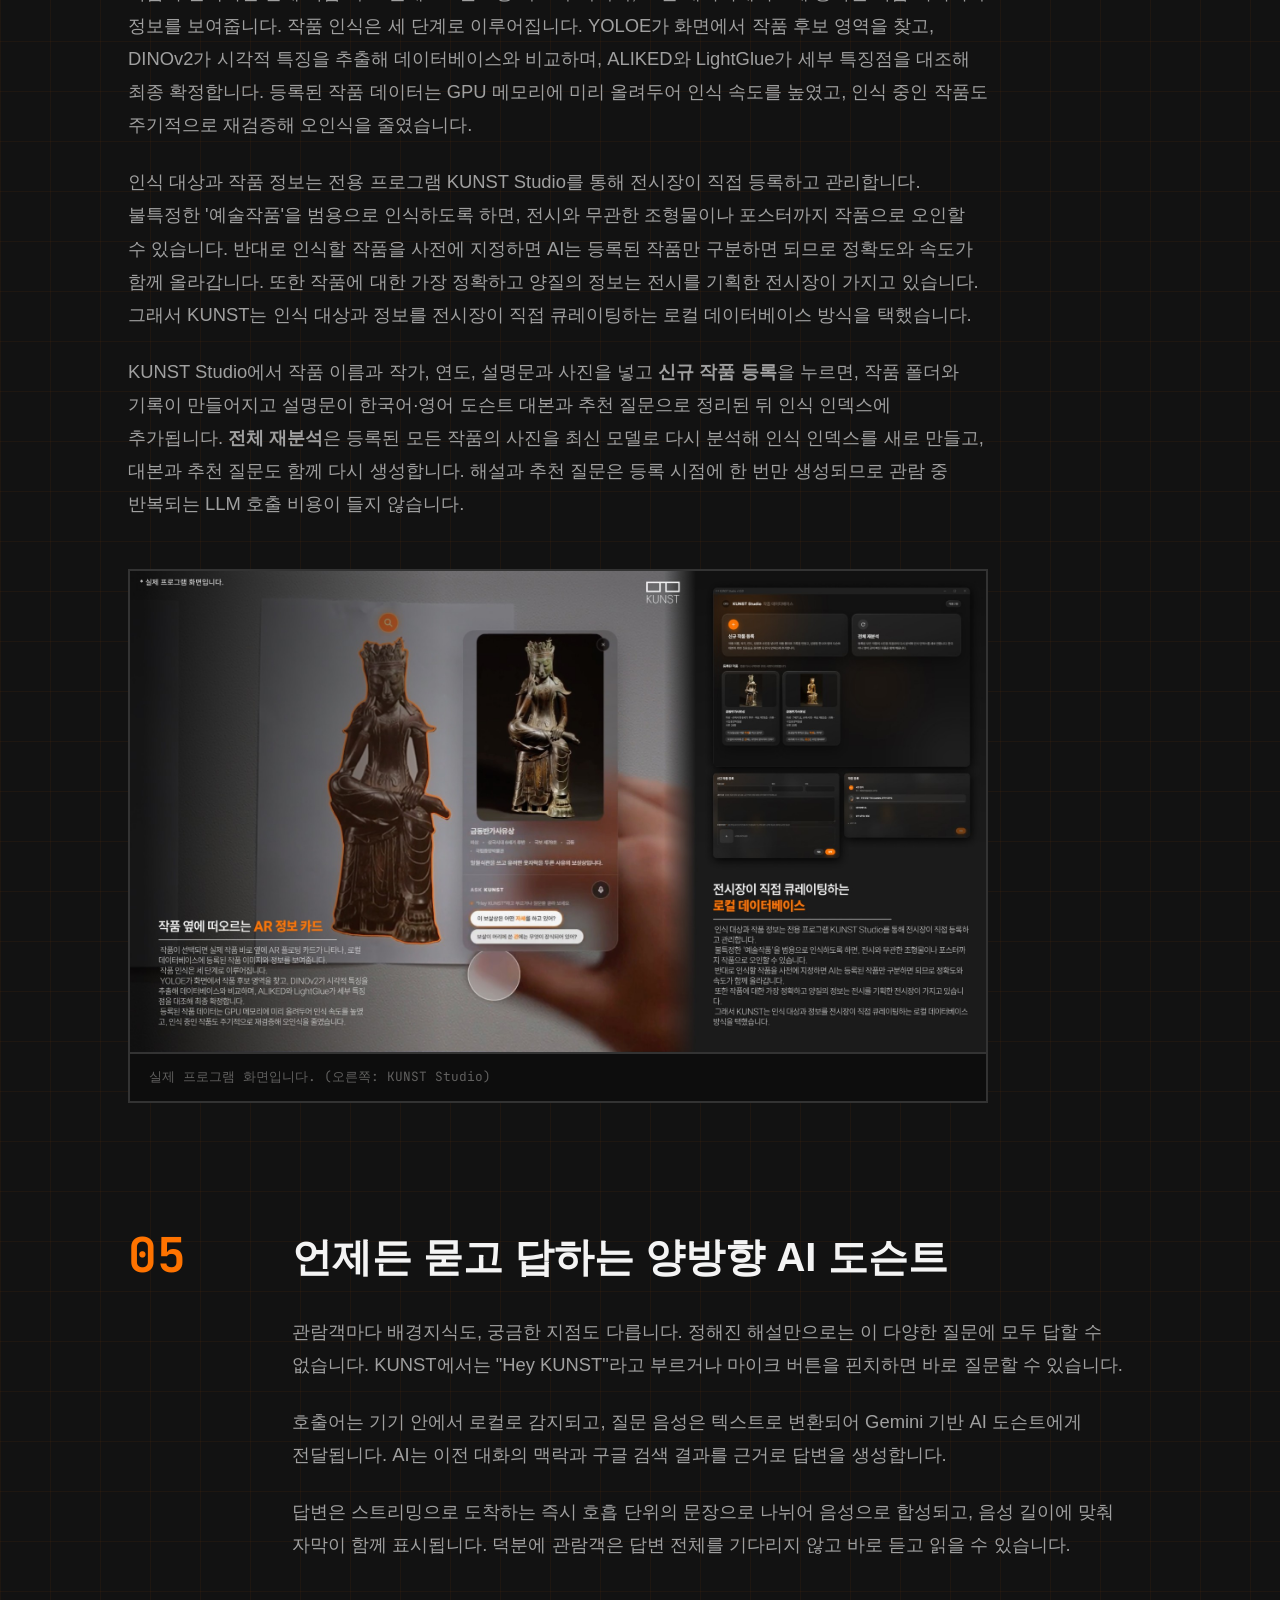
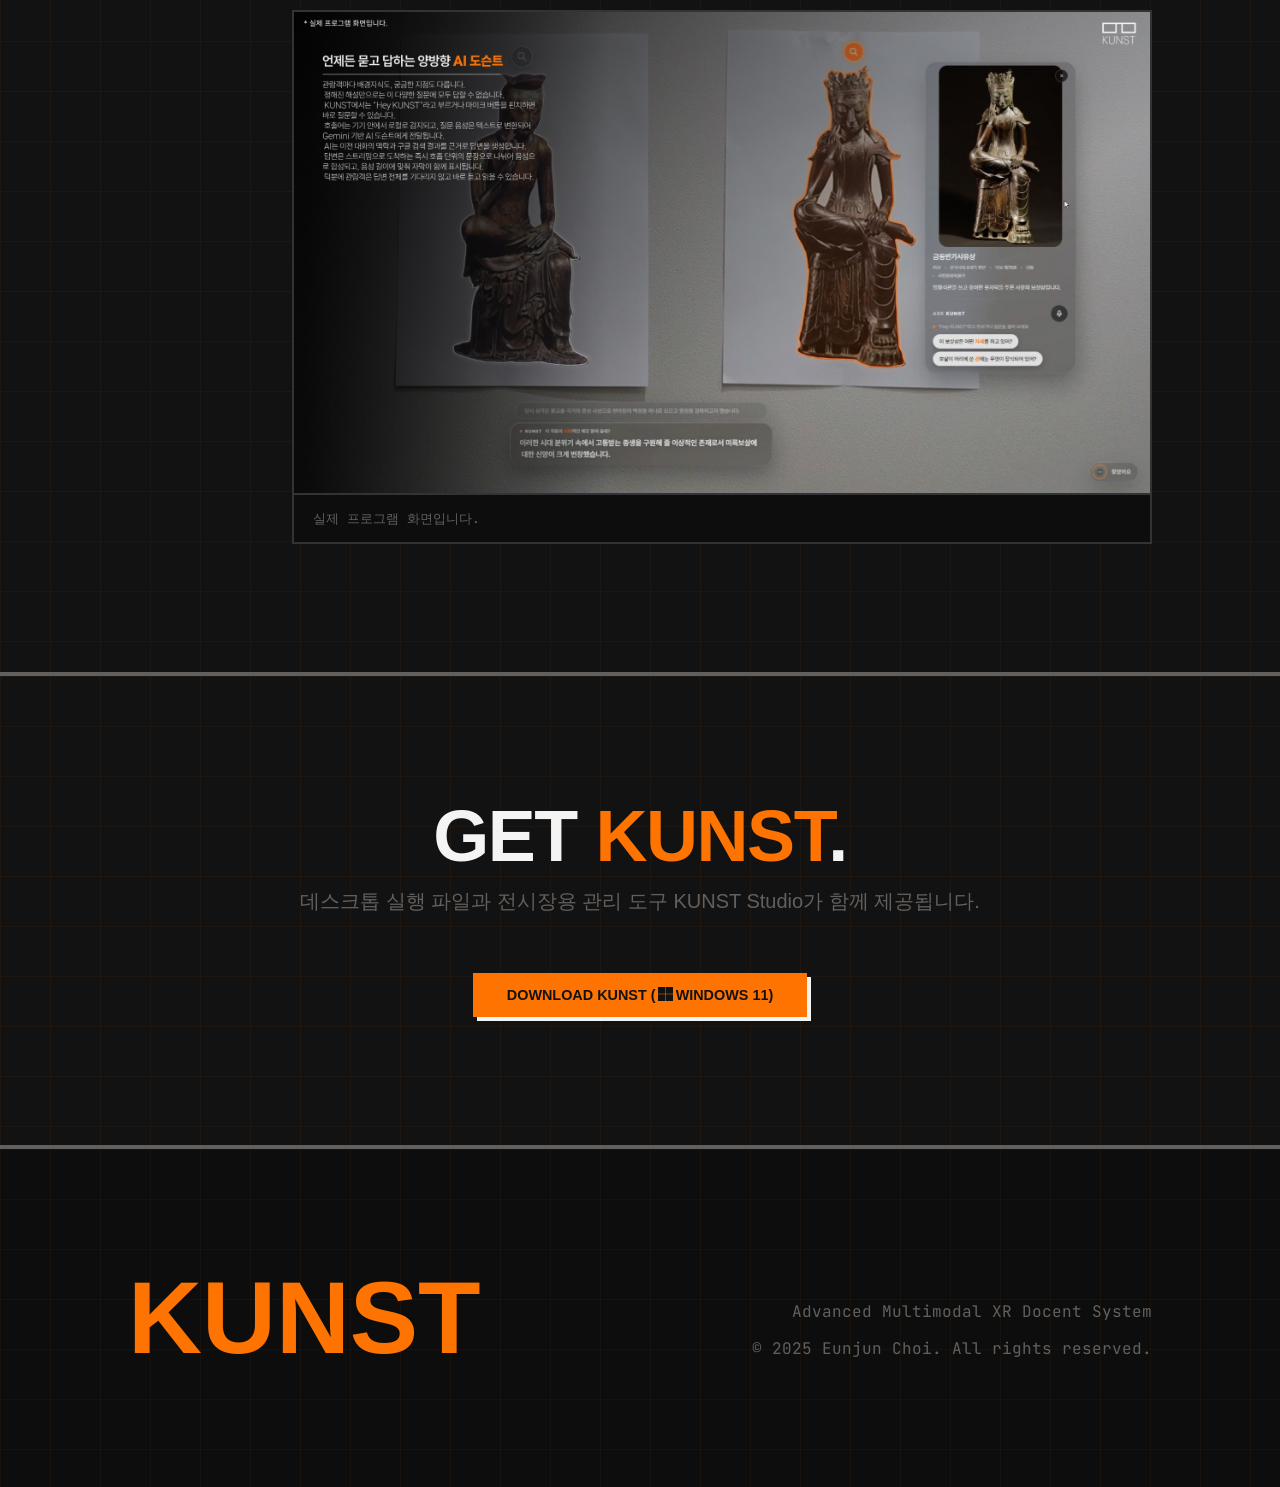
==== commit a1293c86: "Add files via upload" ====
--- a/about.html
+++ b/about.html
@@ -4,6 +4,11 @@
     <meta charset="UTF-8">
     <meta name="viewport" content="width=device-width, initial-scale=1.0">
     <title>KUNST - Technical Architecture & Vision</title>
+    <meta name="description" content="KUNST는 스마트폰도 안내문도 없이, 작품에서 눈을 떼지 않고 보고·고르고·질문하는 감상을 구현하는 혼합현실 AI 도슨트입니다. 시스템 아키텍처와 핵심 AI 모델 명세.">
+    <meta property="og:title" content="KUNST - 혼합현실 AI 도슨트">
+    <meta property="og:description" content="보고, 선택하고, 질문하는 혼합현실 AI 도슨트. 시스템 아키텍처와 핵심 AI 모델 명세.">
+    <meta property="og:image" content="assets/about/architecture.jpg">
+    <meta property="og:type" content="website">
     <link rel="icon" type="image/svg+xml" href="assets/main/KUNST_favicon.svg">
     <link rel="stylesheet" href="static/css/style.css">
     <link rel="stylesheet" href="static/css/about.css">
@@ -237,6 +242,35 @@
                         <p>KUNST는 여러 개의 무거운 AI 모델을 동시에 실시간으로 구동합니다. 화면이 끊기지 않도록 고비용 연산을 모두 화면 처리 흐름에서 분리했습니다.</p>
                         <p>손 추적은 독립 프로세스에서, 작품 인식과 윤곽선 추출은 각각 별도의 병렬 루프에서, 음성 질의응답은 별도의 파이프라인에서 처리됩니다. 메인 루프는 이 결과들만 모아 AR 화면으로 합성합니다. 또한 실행 시 모든 모델을 미리 한 번씩 워밍업하여 첫 인식에서 생기는 멈춤도 없앴습니다.</p>
                     </div>
+                    <figure class="feature-figure">
+                        <img src="assets/about/architecture.jpg" alt="KUNST 시스템 아키텍처 다이어그램" width="2000" height="1125">
+                        <figcaption>KUNST AI 시스템 아키텍처</figcaption>
+                    </figure>
+
+                    <dl class="engine-list">
+                        <div class="engine-item">
+                            <dt>1. Vision &amp; Tracking Engine</dt>
+                            <dd>손 추적 <span>YOLOv10n &amp; MediaPipe</span></dd>
+                            <dd>실루엣 <span>Meta SAM 2.1</span></dd>
+                            <dd>작품매칭 <span>DINOv2 &amp; ALIKED</span></dd>
+                        </div>
+                        <div class="engine-item">
+                            <dt>2. AR Render Engine</dt>
+                            <dd>제스처 노이즈 필터링 <span>OneEuro</span></dd>
+                            <dd>플로팅 UI 및 작품 데이터 로드</dd>
+                        </div>
+                        <div class="engine-item">
+                            <dt>3. AI Docent Engine (LLM)</dt>
+                            <dd>사용자 질문 인식 <span>STT</span></dd>
+                            <dd>맞춤형 답변 <span>Gemini Flash</span></dd>
+                            <dd>음성 &amp; 자막 답변 <span>Subtitle + TTS</span></dd>
+                        </div>
+                        <div class="engine-item">
+                            <dt>Local Data Base</dt>
+                            <dd>전시장 양질 데이터 <span>KUNST Studio</span></dd>
+                            <dd>LLM API를 활용한 작품 분석 및 사용자의 예상 질문 생성</dd>
+                        </div>
+                    </dl>
                 </div>
             </div>
 
@@ -249,6 +283,11 @@
                         <p>KUNST는 관람객의 1인칭 시야 영상에서 손의 위치와 관절을 실시간으로 추적합니다. GPU 기반 경량 탐지 모델 YOLOv10n이 손을 빠르게 찾아내고, MediaPipe가 손가락 관절(랜드마크)을 정밀하게 추출합니다.</p>
                         <p>손 추적 연산은 메인 프로그램과 분리된 독립 프로세스에서 공유 메모리로 영상을 주고받으며 처리되므로, 화면이 느려지지 않습니다. 사람은 시각과 촉각, 운동감각이 함께 작동할 때 대상에 더 깊이 몰입합니다. 이에 KUNST는 관람객이 작품을 눈으로 바라보며 직접 손을 뻗어 고르는, '보는 행위'와 '고르는 행위'가 하나로 이어지는 상호작용을 설계했습니다.</p>
                     </div>
+                    <figure class="feature-figure">
+                        <img src="assets/about/hand-tracking.jpg" alt="두 손의 관절을 실시간으로 추적하는 KUNST 실행 화면" width="2000" height="1125" loading="lazy">
+                        <figcaption>실제 프로그램 화면입니다.</figcaption>
+                    </figure>
+
                 </div>
             </div>
 
@@ -262,6 +301,11 @@
                         <p>관람객이 Meta SAM 2.1이 픽셀 단위로 추출한 작품 윤곽선 위에서 핀치를 취하면 해당 작품이 선택됩니다. 손가락 끝 좌표는 OneEuro 필터로 떨림과 노이즈를 걸러내고, 두 손가락 사이의 거리 비율과 3D 굽힘 각도를 함께 계산해 핀치와 주먹 쥐기를 구분합니다.</p>
                         <p>또한 히스테리시스 특성으로 선택 신호가 경계에서 깜빡이는 현상을 막아 의도한 순간에만 정확히 선택이 이루어집니다. 손이 작품을 가리더라도 이전 프레임의 윤곽선으로 빈 곳을 메우는 가림 보정 덕분에 윤곽선이 끊기지 않습니다.</p>
                     </div>
+                    <figure class="feature-figure">
+                        <img src="assets/about/pinch-select.jpg" alt="작품 윤곽선 위에서 핀치 제스처로 작품을 선택하는 화면" width="2000" height="1125" loading="lazy">
+                        <figcaption>실제 프로그램 화면입니다.</figcaption>
+                    </figure>
+
                 </div>
             </div>
 
@@ -273,7 +317,13 @@
                     <div class="feature-body">
                         <p>작품이 선택되면 실제 작품 바로 옆에 AR 플로팅 카드가 나타나, 로컬 데이터베이스에 등록된 작품 이미지와 정보를 보여줍니다. 작품 인식은 세 단계로 이루어집니다. YOLOE가 화면에서 작품 후보 영역을 찾고, DINOv2가 시각적 특징을 추출해 데이터베이스와 비교하며, ALIKED와 LightGlue가 세부 특징점을 대조해 최종 확정합니다. 등록된 작품 데이터는 GPU 메모리에 미리 올려두어 인식 속도를 높였고, 인식 중인 작품도 주기적으로 재검증해 오인식을 줄였습니다.</p>
                         <p>인식 대상과 작품 정보는 전용 프로그램 KUNST Studio를 통해 전시장이 직접 등록하고 관리합니다. 불특정한 '예술작품'을 범용으로 인식하도록 하면, 전시와 무관한 조형물이나 포스터까지 작품으로 오인할 수 있습니다. 반대로 인식할 작품을 사전에 지정하면 AI는 등록된 작품만 구분하면 되므로 정확도와 속도가 함께 올라갑니다. 또한 작품에 대한 가장 정확하고 양질의 정보는 전시를 기획한 전시장이 가지고 있습니다. 그래서 KUNST는 인식 대상과 정보를 전시장이 직접 큐레이팅하는 로컬 데이터베이스 방식을 택했습니다.</p>
-                    </div>
+                        <p>KUNST Studio에서 작품 이름과 작가, 연도, 설명문과 사진을 넣고 <strong>신규 작품 등록</strong>을 누르면, 작품 폴더와 기록이 만들어지고 설명문이 한국어·영어 도슨트 대본과 추천 질문으로 정리된 뒤 인식 인덱스에 추가됩니다. <strong>전체 재분석</strong>은 등록된 모든 작품의 사진을 최신 모델로 다시 분석해 인식 인덱스를 새로 만들고, 대본과 추천 질문도 함께 다시 생성합니다. 해설과 추천 질문은 등록 시점에 한 번만 생성되므로 관람 중 반복되는 LLM 호출 비용이 들지 않습니다.</p>
+                    </div>
+                    <figure class="feature-figure">
+                        <img src="assets/about/ar-card-studio.jpg" alt="작품 옆에 뜬 AR 정보 카드와 KUNST Studio 작품 데이터베이스 화면" width="2000" height="1125" loading="lazy">
+                        <figcaption>실제 프로그램 화면입니다. (오른쪽: KUNST Studio)</figcaption>
+                    </figure>
+
                 </div>
             </div>
 
@@ -287,10 +337,24 @@
                         <p>호출어는 기기 안에서 로컬로 감지되고, 질문 음성은 텍스트로 변환되어 Gemini 기반 AI 도슨트에게 전달됩니다. AI는 이전 대화의 맥락과 구글 검색 결과를 근거로 답변을 생성합니다.</p>
                         <p>답변은 스트리밍으로 도착하는 즉시 호흡 단위의 문장으로 나뉘어 음성으로 합성되고, 음성 길이에 맞춰 자막이 함께 표시됩니다. 덕분에 관람객은 답변 전체를 기다리지 않고 바로 듣고 읽을 수 있습니다.</p>
                     </div>
-                </div>
-            </div>
-
-        </div>
+                    <figure class="feature-figure">
+                        <img src="assets/about/ai-docent.jpg" alt="질문에 대한 답변이 음성과 자막으로 표시되는 화면" width="2000" height="1125" loading="lazy">
+                        <figcaption>실제 프로그램 화면입니다.</figcaption>
+                    </figure>
+
+                </div>
+            </div>
+
+        </div>
+    </section>
+
+    <!-- 6. DOWNLOAD -->
+    <section class="cta-section">
+        <h2 class="section-title">GET <span class="highlight">KUNST</span>.</h2>
+        <p class="section-desc" style="margin-bottom: 2.5rem;">데스크톱 실행 파일과 전시장용 관리 도구 KUNST Studio가 함께 제공됩니다.</p>
+        <a href="https://drive.google.com/drive/folders/1oZ0c1S5IYdZAh2HoCLbxfmhbVeXMtTHK?usp=sharing" target="_blank" class="download-btn">
+            DOWNLOAD KUNST (<img src="assets/img/windows-11.svg" alt="Windows" class="win-icon">WINDOWS 11)
+        </a>
     </section>
 
     <footer class="footer">
--- a/static/css/style.css
+++ b/static/css/style.css
@@ -12,6 +12,9 @@
     padding: 0;
     box-sizing: border-box;
     cursor: none; /* Custom cursor everywhere */
+    user-select: none;
+    -webkit-user-select: none;
+    -webkit-user-drag: none;
 }
 
 html, body {
@@ -120,8 +123,8 @@
 }
 
 .hero-logo-container {
-    width: 95vw;
-    max-width: 1800px; /* Made the logo much larger */
+    width: 70vw; /* Leaves 15vw on each side for artworks */
+    max-width: 1800px;
     height: 75vh;
     position: relative;
     display: flex;
@@ -133,14 +136,10 @@
     position: relative;
     width: 100%;
     height: 100%;
-    display: flex;
-    flex-wrap: wrap;
-    align-content: flex-start;
-    justify-content: center;
+    text-align: justify;
     overflow: hidden;
-    contain: strict; /* CRITICAL OPTIMIZATION: Isolates layout recalculations */
-    will-change: contents; /* Hints browser for optimization */
-    /* Mask is applied via JS */
+    contain: strict;
+    will-change: contents;
     -webkit-mask-size: contain;
     -webkit-mask-repeat: no-repeat;
     -webkit-mask-position: center;
@@ -163,17 +162,17 @@
 .download-btn {
     display: inline-block;
     margin-top: 1rem;
-    padding: 0.75rem 2rem; /* Much smaller padding */
+    padding: 0.75rem 2rem;
     background-color: var(--point-color);
     color: var(--bg-color);
     font-family: var(--font-display);
-    font-weight: 700; /* Less heavy weight */
-    font-size: 0.9rem; /* Much smaller font size */
+    font-weight: 700;
+    font-size: 0.9rem;
     text-decoration: none;
     text-transform: uppercase;
     position: relative;
-    border: 2px solid var(--point-color); /* Thinner border */
-    box-shadow: 4px 4px 0px var(--text-main); /* Smaller shadow */
+    border: 2px solid var(--point-color);
+    box-shadow: 4px 4px 0px var(--text-main);
     transition: all 0.1s ease;
 }
 
@@ -210,7 +209,7 @@
         linear-gradient(90deg, rgba(255, 115, 0, 0.05) 1px, transparent 1px);
     background-size: 50px 50px;
     pointer-events: none;
-    z-index: 1;
+    z-index: 0;
 }
 
 /* AR Crosshair */
@@ -219,7 +218,7 @@
     background-color: var(--point-color);
     opacity: 0.6;
     pointer-events: none;
-    z-index: 5;
+    z-index: 12;
     mix-blend-mode: screen;
     box-shadow: 0 0 10px var(--point-color);
 }
@@ -245,7 +244,7 @@
     font-weight: 700;
     letter-spacing: 1px;
     pointer-events: none;
-    z-index: 6;
+    z-index: 13;
     opacity: 0.9;
     white-space: nowrap;
     mix-blend-mode: screen;
@@ -260,8 +259,187 @@
     width: 100vw;
     height: 100vh;
     pointer-events: none;
-    z-index: 4; /* Below crosshair, above background */
-}
+    z-index: 11;
+}
+
+/* -------------------------------------
+   ARTWORKS ON MAIN PAGE
+   ------------------------------------- */
+.artwork-container {
+    position: absolute;
+    z-index: 10;
+    cursor: pointer;
+    transition: filter 0.5s ease;
+}
+
+.artwork-img {
+    display: block;
+    max-width: 100%;
+    height: auto;
+    width: 180px; /* Increased from 160px */
+    opacity: 1;
+    transition: filter 0.5s ease;
+    pointer-events: none;
+}
+
+/* Centres and widths taken from the desktop reference, in viewport units so they scale with the window */
+#artwork-statue {
+    top: 62%;
+    left: 13.1%;
+    transform: translate(-50%, -50%) rotate(-3deg);
+}
+#artwork-statue .artwork-img {
+    width: 6.6vw;
+}
+
+#artwork-monalisa {
+    top: 68.8%;
+    left: 87.9%;
+    transform: translate(-50%, -50%) rotate(5deg);
+}
+#artwork-monalisa .artwork-img {
+    width: 9.4vw;
+}
+
+.artwork-container.active .artwork-img {
+    filter: drop-shadow(0 0 3px rgba(244, 244, 244, 0.8)) drop-shadow(0 0 10px rgba(244, 244, 244, 0.4));
+}
+
+.artwork-container.active:hover .artwork-img,
+.artwork-container.active.selected .artwork-img {
+    filter: drop-shadow(0 0 3px rgba(255, 115, 0, 0.9)) drop-shadow(0 0 15px rgba(255, 115, 0, 0.6));
+}
+
+
+.glass-button {
+    position: absolute;
+    top: -85px;
+    left: 50%;
+    transform: translateX(-50%) scale(0);
+    width: 50px;
+    height: 50px;
+    border-radius: 50%;
+    background: rgba(18, 18, 18, 0.42);
+    box-shadow: inset 0 0 0 1px rgba(244, 244, 244, 0.28);
+    -webkit-backdrop-filter: blur(14px);
+    backdrop-filter: blur(14px);
+    display: flex;
+    align-items: center;
+    justify-content: center;
+    transition: transform 0.4s cubic-bezier(0.34, 1.36, 0.64, 1), background 0.3s ease, box-shadow 0.3s ease;
+    opacity: 0;
+    pointer-events: none;
+}
+
+.glass-button svg {
+    width: 20px;
+    height: 20px;
+    fill: none;
+    stroke: var(--white, #F4F4F4);
+    stroke-width: 2;
+    stroke-linecap: round;
+    stroke-linejoin: round;
+    transition: stroke 0.3s ease;
+}
+
+.artwork-container.active .glass-button {
+    transform: translateX(-50%) scale(1);
+    opacity: 1;
+    pointer-events: auto;
+}
+
+/* Same glass, orange tint (as in the selected-state reference) */
+.artwork-container.active:hover .glass-button,
+.artwork-container.active.selected .glass-button {
+    background: rgba(255, 115, 0, 0.72);
+    box-shadow: inset 0 0 0 1px var(--point-color), 0 0 0 5px rgba(255, 115, 0, 0.14);
+}
+
+
+/* -------------------------------------
+   POPUP CARD (GLASSMORPHISM)
+   ------------------------------------- */
+.popup-overlay {
+    position: fixed;
+    top: 0;
+    left: 0;
+    width: 100vw;
+    height: 100vh;
+    height: 100dvh; /* phones: the visible area, not the one hidden behind the URL bar */
+    background: transparent;
+    z-index: 200;
+    display: flex; /* card centred vertically; a card taller than the screen scrolls here instead of being cut */
+    overflow-y: auto;
+    scrollbar-width: none;
+    padding: 16px;
+    opacity: 0;
+    pointer-events: none;
+    transition: opacity 0.4s ease;
+}
+
+.popup-overlay.show {
+    opacity: 1;
+    pointer-events: auto;
+}
+
+/* Base styles for the card provided from user OCR */
+.glass-panel { 
+    position: relative; 
+    background: linear-gradient(165deg, rgba(244, 244, 244, 0.10) 0%, rgba(244, 244, 244, 0.035) 55%, rgba(244, 244, 244, 0.06) 100%), rgba(18, 18, 18, 0.34); 
+    box-shadow: inset 0 1px 0 rgba(255, 255, 255, 0.16), inset 0 -1px 0 rgba(0, 0, 0, 0.18), 0 22px 60px rgba(0, 0, 0, 0.32);
+    -webkit-backdrop-filter: blur(30px) saturate(170%); 
+    backdrop-filter: blur(30px) saturate(170%); 
+}
+.glass-panel::before { 
+    content: ''; position: absolute; inset: 0; border-radius: inherit; padding: 1px; pointer-events: none;
+    background: linear-gradient(155deg, rgba(244, 244, 244, 0.42), rgba(244, 244, 244, 0.08) 35%, rgba(244, 244, 244, 0.03) 65%, rgba(244, 244, 244, 0.20));
+    -webkit-mask: linear-gradient(#000 0 0) content-box, linear-gradient(#000 0 0); 
+    -webkit-mask-composite: xor; mask-composite: exclude; 
+}
+/* The whole card is one em-scale: every size below is em, so changing .info-card's
+   font-size shrinks the card as a unit and the text keeps wrapping the same way.
+   48.5em is the tallest card's height in these units; 1.96vh = 95vh / 48.5, i.e. the
+   card fills the viewport height minus ~2.5vh of breathing room above and below.
+   JS sets `left` (desktop, beside the artwork) and data-art. */
+.info-card { margin: auto 0; flex-shrink: 0; font-size: min(15px, 1.96vh); width: 16.25em; border-radius: 1.875em; overflow: hidden; }
+/* Sized from the lighter card (statue); monalisa's longer facts/summary get a little
+   more width so they keep the same line count instead of spilling */
+.info-card[data-art="monalisa"] { width: 17.5em; }
+
+.card-media { display: flex; align-items: center; justify-content: center; padding: 0.625em 0.625em 0; }
+.card-media img { display: block; width: 100%; height: auto; border-radius: 1.3125em; }
+.card-body { padding: 0.875em 1.25em 0.25em; }
+.card-title { margin: 0 0 0.444em; font-size: 1.125em; font-weight: 650; line-height: 1.25; letter-spacing: -0.02em; color: var(--text-main); font-family: 'Pretendard', sans-serif;}
+.card-facts { display: flex; flex-wrap: wrap; gap: 0.348em 0.87em; margin: 0 0 0.87em; font-size: 0.719em; line-height: 1.45; color: rgba(244, 244, 244, 0.66); font-family: 'Pretendard', sans-serif;}
+.card-facts span + span::before { content: ''; display: inline-block; width: 0.26em; height: 0.26em; border-radius: 50%; background: rgba(244, 244, 244, 0.42); margin-right: 0.87em; vertical-align: middle; transform: translateY(-0.087em); }
+.card-summary { margin: 0; font-size: 0.875em; line-height: 1.5; color: rgba(244, 244, 244, 0.9); word-break: keep-all; font-family: 'Pretendard', sans-serif;}
+
+.icon-button { border: 0; padding: 0; cursor: pointer; font-size: 1em; border-radius: 50%; display: flex; align-items: center; justify-content: center;
+               background: rgba(18, 18, 18, 0.42); box-shadow: inset 0 0 0 1px rgba(244, 244, 244, 0.28);
+               -webkit-backdrop-filter: blur(14px); backdrop-filter: blur(14px); transition: transform 0.25s cubic-bezier(0.34, 1.36, 0.64, 1), background 0.2s ease, box-shadow 0.2s ease; }
+.icon-button svg { fill: none; stroke: var(--text-main); stroke-width: 2; stroke-linecap: round; stroke-linejoin: round; }
+.icon-button:hover { transform: scale(1.07); background: rgba(244, 244, 244, 0.22); box-shadow: inset 0 0 0 1px #fff, 0 0 0 5px rgba(244, 244, 244, 0.14); }
+.card-close { position: absolute; top: 1.25em; right: 1.25em; width: 2em; height: 2em; z-index: 10; }
+.card-close svg { width: 0.875em; height: 0.875em; }
+
+.ask { margin-top: 0.875em; padding: 0.875em 1.25em 1.125em; border-top: 1px solid rgba(244, 244, 244, 0.10); font-family: 'Pretendard', sans-serif; }
+.ask-head { display: flex; align-items: center; justify-content: space-between; gap: 0.75em; }
+.ask-title { font-size: 0.75em; font-weight: 650; letter-spacing: 0.14em; text-transform: uppercase; color: rgba(244, 244, 244, 0.66); }
+.ask-title b { color: var(--text-main); font-weight: 750; }
+.mic-button { width: 2.75em; height: 2.75em; }
+.mic-button svg { width: 1.25em; height: 1.25em; }
+.ask-hint { display: flex; align-items: center; gap: 0.667em; margin: 0.333em 0 1em; font-size: 0.75em; color: rgba(244, 244, 244, 0.42); word-break: keep-all; }
+.ear-dot { width: 0.5em; height: 0.5em; border-radius: 50%; background: var(--point-color); box-shadow: 0 0 8px rgba(255, 115, 0, 0.45); animation: pulse 2s ease-in-out infinite; flex-shrink: 0; }
+@keyframes pulse { 50% { opacity: 0.35; } }
+.suggested { display: flex; flex-direction: column; align-items: flex-start; gap: 0.5em; }
+.chip { border: 0; cursor: pointer; text-align: left; padding: 0.667em 1.185em; border-radius: 999px; background: rgba(244, 244, 244, 0.94); color: var(--bg-color);
+        font-size: 0.844em; font-weight: 500; line-height: 1.35; word-break: keep-all; box-shadow: 0 6px 18px rgba(0, 0, 0, 0.22);
+        transition: transform 0.3s cubic-bezier(0.34, 1.36, 0.64, 1), background 0.2s ease, box-shadow 0.2s ease; transform-origin: left center; font-family: inherit;}
+.chip .kw { color: var(--point-color); font-weight: 650; }
+.chip:hover { background: #fff; box-shadow: 0 0 0 4px rgba(255, 115, 0, 0.35), 0 8px 22px rgba(0, 0, 0, 0.28); transform: scale(1.04); }
+
+/* Placement overrides based on desktop/mobile for popup */
+/* Desktop logic handled via JS setting absolute pos, or by flex center. Default is center. */
 
 /* -------------------------------------
    MOBILE RESPONSIVENESS
@@ -308,5 +486,47 @@
         font-size: 0.75rem;
         padding: 0.6rem 1.2rem;
     }
-}
-
+
+    /* Positions and widths taken from the mobile reference; tops in px keep room under the nav for the glass button */
+    #artwork-statue {
+        top: 120px;
+        left: 26.6%;
+        transform: translate(-50%, 0) rotate(-5deg);
+    }
+    #artwork-statue .artwork-img {
+        width: 15.5vw;
+    }
+
+    #artwork-monalisa {
+        top: 145px;
+        left: 70.8%;
+        transform: translate(-50%, 0) rotate(5deg);
+    }
+    #artwork-monalisa .artwork-img {
+        width: 23.6vw;
+    }
+
+    .glass-button {
+        top: -52px;
+        width: 40px;
+        height: 40px;
+    }
+    .glass-button svg {
+        width: 16px;
+        height: 16px;
+    }
+
+    /* Both cards take the fuller card's width here, and the scale is whichever of the
+       two screen dimensions binds first, so the taller card fits with a 16px margin */
+    .popup-overlay {
+        justify-content: center;
+    }
+
+    .info-card,
+    .info-card[data-art="monalisa"] {
+        left: 0;
+        width: 17.5em;
+        font-size: min(16px, calc((100vw - 32px) / 17.5), calc((100dvh - 32px) / 48.5));
+    }
+}
+
--- a/static/css/about.css
+++ b/static/css/about.css
@@ -6,16 +6,36 @@
     overflow-y: auto;
     padding-top: 80px;
     background-color: var(--bg-color);
-}
+    font-family: 'Pretendard', 'Syncopate', sans-serif;
+}
+
+/* AR Scanning Grid Background (same as index). Drawn on each section over its own
+   background-color: every section here is opaque, so an underlay on body never shows. */
+body.about-page,
+.hero-section,
+.overview-section,
+.pillars-section,
+.models-section,
+.deep-dive-section,
+.cta-section,
+.footer {
+    background-image:
+        linear-gradient(rgba(255, 115, 0, 0.05) 1px, transparent 1px),
+        linear-gradient(90deg, rgba(255, 115, 0, 0.05) 1px, transparent 1px);
+    background-size: 50px 50px;
+}
+/* body shows through in its 80px top padding only; offset so its lines meet the hero's */
+body.about-page { background-position: 0 80px; }
 
 /* Base Utility Classes */
 .section-title {
     font-family: var(--font-display);
-    font-size: 4rem;
+    font-size: clamp(3rem, 6vw, 4.5rem);
     margin-bottom: 1rem;
-    line-height: 1;
+    line-height: 0.9;
     text-transform: uppercase;
     font-weight: 900;
+    letter-spacing: -0.02em;
 }
 .section-desc {
     font-size: 1.25rem;
@@ -23,6 +43,7 @@
     margin-bottom: 4rem;
     max-width: 800px;
     line-height: 1.6;
+    font-family: 'Pretendard', sans-serif;
 }
 .highlight { color: var(--point-color); }
 .highlight-bg {
@@ -32,109 +53,173 @@
 
 /* 1. TECHNICAL HERO */
 .hero-section {
-    min-height: calc(100vh - 80px);
-    display: flex;
-    flex-direction: column;
-    justify-content: center;
-    padding: 4rem;
+    min-height: 80vh;
+    display: flex;
+    align-items: center;
+    padding: 4rem 10vw;
     border-bottom: 4px solid var(--text-muted);
+    background-color: var(--bg-color);
+    position: relative;
+}
+.split-hero {
+    justify-content: space-between;
+    flex-wrap: wrap;
+    gap: 4rem;
+}
+.hero-content {
+    flex: 1 1 600px;
+}
+.hero-side {
+    flex: 0 1 400px;
+    display: flex;
+    align-items: flex-end;
+    height: 100%;
 }
 .eyebrow-tech {
     font-size: 1rem;
     color: var(--point-color);
-    margin-bottom: 2rem;
-    font-weight: 700;
-    letter-spacing: 2px;
+    margin-bottom: 2.5rem;
+    font-weight: 700;
+    letter-spacing: 3px;
+    font-family: var(--font-mono);
 }
 .hero-headline {
     font-family: var(--font-display);
-    font-size: 8rem;
-    line-height: 0.9;
+    font-size: clamp(4rem, 8vw, 9rem);
+    line-height: 0.85;
     color: var(--text-main);
-    margin-bottom: 3rem;
+    margin-bottom: 0;
     text-transform: uppercase;
+    letter-spacing: -0.04em;
 }
 .tech-subtext {
     font-size: 1.5rem;
-    max-width: 900px;
     color: var(--text-muted);
-    font-weight: 400;
+    font-weight: 500;
+    line-height: 1.6;
+    font-family: 'Pretendard', sans-serif;
+    border-left: 4px solid var(--point-color);
+    padding-left: 2rem;
+    word-break: keep-all;
+}
+
+/* 2. OVERVIEW */
+.overview-section {
+    padding: 10vw;
+    border-bottom: 4px solid var(--text-muted);
+    background-color: #0d0d0d;
+}
+.grid-2-asymmetric {
+    display: grid;
+    grid-template-columns: 1fr 2fr;
+    gap: 6rem;
+    align-items: flex-start;
+}
+.accent-line {
+    width: 60px;
+    height: 8px;
+    background-color: var(--point-color);
+    margin-top: 2rem;
+}
+.lead-text {
+    font-size: 1.5rem;
     line-height: 1.8;
-}
-
-/* 2. PROBLEM STATEMENT */
-.manifesto-section {
-    padding: 8rem 2rem;
+    color: #a0a0a0;
+    margin-bottom: 3rem;
+    font-family: 'Pretendard', sans-serif;
+    word-break: keep-all;
+}
+.lead-text.highlight-text {
+    color: var(--text-main);
+    font-size: 1.75rem;
+    font-weight: 700;
+    margin-bottom: 0;
+}
+
+/* 3. THE 3 PILLARS */
+.pillars-section {
+    padding: 10vw;
     border-bottom: 4px solid var(--text-muted);
-}
-.m-cards-grid {
+    background-color: var(--bg-color);
+}
+.pillars-grid {
     display: grid;
     grid-template-columns: repeat(3, 1fr);
-    gap: 2rem;
-    max-width: 1400px;
-    margin: 4rem auto 0 auto;
-}
-.m-card {
+    gap: 3rem;
+}
+.pillar-card {
     border: 2px solid #333;
     padding: 3rem;
     display: flex;
     flex-direction: column;
-    gap: 1.5rem;
-    transition: all 0.3s ease;
+    gap: 2rem;
     background: #0d0d0d;
-}
-.m-card:hover {
-    border-color: #666;
-    background: #151515;
-}
-.m-card.highlight-card {
+    transition: transform 0.4s cubic-bezier(0.16, 1, 0.3, 1), border-color 0.4s ease;
+    height: 100%;
+}
+.pillar-card:hover {
     border-color: var(--point-color);
-    background: rgba(255, 115, 0, 0.05);
-}
-.m-card svg {
-    width: 48px;
-    height: 48px;
+    transform: translateY(-10px);
+}
+.offset-card {
+    margin-top: 4rem;
+}
+.offset-card-more {
+    margin-top: 8rem;
+}
+.pillar-header {
+    border-bottom: 2px solid #333;
+    padding-bottom: 2rem;
+}
+.pillar-num {
+    font-family: var(--font-mono);
+    font-size: 3rem;
+    color: var(--point-color);
+    font-weight: 700;
+    line-height: 1;
+    margin-bottom: 1rem;
+}
+.pillar-title {
+    font-size: clamp(1.5rem, 3vw, 2rem);
     color: var(--text-main);
-    margin-bottom: 1rem;
-}
-.m-card.highlight-card svg {
-    color: var(--point-color);
-}
-.m-card h3 {
-    font-family: var(--font-mono);
-    font-size: 1.25rem;
-    color: var(--text-main);
-    border-bottom: 1px solid #333;
-    padding-bottom: 1rem;
+    font-weight: 900;
+    font-family: 'Pretendard', sans-serif;
     margin: 0;
 }
-.m-card.highlight-card h3 {
-    color: var(--point-color);
-    border-color: rgba(255, 115, 0, 0.3);
-}
-.m-card p {
-    font-size: 1.05rem;
+.pillar-desc {
+    font-size: 1.1rem;
     line-height: 1.8;
     color: #a0a0a0;
-    margin: 0;
-}
-.m-card p strong {
-    color: #cccccc;
-    font-weight: 700;
-}
-.m-card.highlight-card p {
-    color: #cccccc;
-}
-.m-card.highlight-card p strong {
-    color: var(--text-main);
-}
-
-/* 3. CORE ALGORITHMS (STICKY STACK) */
-/* 3. CORE ALGORITHMS (HORIZONTAL HIGHLIGHT) */
+    font-family: 'Pretendard', sans-serif;
+    flex-grow: 1;
+    word-break: keep-all;
+}
+.pillar-tags {
+    display: flex;
+    flex-wrap: wrap;
+    gap: 0.75rem;
+    margin-top: auto;
+}
+.pillar-tags span {
+    font-family: var(--font-mono);
+    font-size: 0.85rem;
+    color: var(--bg-color);
+    background-color: var(--text-muted);
+    padding: 0.4rem 0.8rem;
+    border-radius: 2px;
+    font-weight: 700;
+    transition: all 0.3s ease;
+}
+.pillar-card:hover .pillar-tags span {
+    background-color: var(--point-color);
+}
+
+/* 4. CORE ALGORITHMS (STICKY STACK) */
 .models-section {
     padding: 8rem 0;
     background-color: var(--bg-color);
     border-bottom: 4px solid var(--text-muted);
+    position: relative;
 }
 .models-overflow {
     width: 100%;
@@ -143,35 +228,33 @@
 .models-track {
     display: flex;
     width: max-content;
-    /* Center the first card on desktop: 50vw - half of card width (200px) */
-    padding-left: calc(50vw - 200px);
-    padding-right: calc(50vw - 200px);
-    gap: 3rem;
+    padding-left: calc(50vw - 225px);
+    padding-right: calc(50vw - 225px);
+    gap: 4rem;
     align-items: center;
-    height: 70vh;
+    height: 75vh;
 }
 .spec-card {
-    width: 400px;
-    height: 480px;
+    width: 450px;
+    height: 520px;
     flex-shrink: 0;
     border: 2px solid #333;
     background: #0d0d0d;
-    padding: 2.5rem;
+    padding: 3rem;
     display: flex;
     flex-direction: column;
     color: var(--text-muted);
-    transition: all 0.4s cubic-bezier(0.16, 1, 0.3, 1);
-    opacity: 0.4;
+    transition: all 0.5s cubic-bezier(0.16, 1, 0.3, 1);
+    opacity: 0.3;
     transform: scale(0.9);
 }
-/* Active state triggered by GSAP progress */
 .spec-card.active {
     background: var(--text-main);
     border-color: var(--point-color);
     color: var(--bg-color);
     opacity: 1;
     transform: scale(1.05);
-    box-shadow: 16px 16px 0px var(--point-color);
+    box-shadow: 20px 20px 0px var(--point-color);
 }
 .spec-card.active .spec-logo {
     color: var(--text-main);
@@ -194,160 +277,173 @@
     display: flex;
     justify-content: space-between;
     align-items: center;
-    margin-bottom: 2rem;
+    margin-bottom: 3rem;
 }
 .spec-badge {
     color: var(--point-color);
-    font-size: 0.8rem;
-    font-weight: 700;
-    letter-spacing: 1px;
+    font-size: 0.85rem;
+    font-weight: 700;
+    letter-spacing: 2px;
+    font-family: var(--font-mono);
 }
 .spec-logo {
     color: var(--bg-color);
-    transition: all 0.2s ease;
+    transition: all 0.3s ease;
 }
 .spec-logo-img {
-    height: 24px;
+    height: 28px;
     width: auto;
-    filter: brightness(0); /* Black logo on white */
-    transition: all 0.2s ease;
+    filter: brightness(0);
+    transition: all 0.3s ease;
 }
 .spec-title {
     font-family: var(--font-display);
-    font-size: 1.5rem;
+    font-size: clamp(1.5rem, 3vw, 2rem);
     color: var(--bg-color);
     margin-bottom: 0.5rem;
     font-weight: 700;
-    transition: all 0.2s ease;
+    letter-spacing: -0.02em;
 }
 .spec-vendor {
-    font-size: 0.9rem;
+    font-size: 0.95rem;
     color: #444;
+    margin-bottom: 2rem;
+    font-family: var(--font-mono);
+    border-bottom: 2px solid #ccc;
+    padding-bottom: 1.5rem;
+}
+.spec-desc {
+    font-size: 1.05rem;
+    line-height: 1.7;
+    color: #222;
+    font-weight: 500;
+    font-family: 'Pretendard', sans-serif;
+    word-break: keep-all;
+}
+
+/* 5. DEEP DIVE */
+.deep-dive-section {
+    padding: 10vw;
+    background-color: var(--bg-color);
+    border-bottom: 4px solid var(--text-muted);
+}
+.deep-dive-header {
+    margin-bottom: 8rem;
+}
+.feature-rows {
+    display: flex;
+    flex-direction: column;
+    gap: 8rem;
+}
+.feature-row {
+    display: grid;
+    grid-template-columns: 100px 1fr;
+    gap: 4rem;
+    align-items: flex-start;
+}
+.feature-row.reverse-row {
+    grid-template-columns: 1fr 100px;
+}
+.feature-row.reverse-row .feature-number {
+    order: 2;
+    text-align: right;
+}
+.feature-row.reverse-row .feature-content {
+    order: 1;
+}
+.feature-number {
+    font-family: var(--font-mono);
+    font-size: 3rem;
+    color: var(--point-color);
+    font-weight: 700;
+    line-height: 1;
+}
+.feature-headline {
+    font-family: 'Pretendard', sans-serif;
+    font-size: 2.5rem;
+    color: var(--text-main);
+    font-weight: 900;
+    margin: 0 0 2rem 0;
+    word-break: keep-all;
+    line-height: 1.3;
+}
+.feature-body p {
+    font-size: 1.15rem;
+    line-height: 1.8;
+    color: #a0a0a0;
     margin-bottom: 1.5rem;
-    font-family: var(--font-mono);
-    border-bottom: 1px solid #ccc;
-    padding-bottom: 1rem;
-    transition: all 0.2s ease;
-}
-.spec-desc {
+    font-family: 'Pretendard', sans-serif;
+    word-break: keep-all;
+}
+.feature-body p:last-child {
+    margin-bottom: 0;
+}
+
+/* Screenshots & the architecture diagram */
+.feature-figure {
+    margin: 3rem 0 0;
+    border: 2px solid #333;
+    background: #0d0d0d;
+}
+.feature-figure img {
+    display: block;
+    width: 100%;
+    height: auto;
+}
+.feature-figure figcaption {
+    font-family: var(--font-mono);
+    font-size: 0.8rem;
+    color: var(--text-muted);
+    padding: 0.9rem 1.2rem;
+    border-top: 2px solid #333;
+}
+
+/* The three engines, as the diagram names them */
+.engine-list {
+    display: grid;
+    grid-template-columns: repeat(auto-fit, minmax(200px, 1fr)); /* all four engines on one row at desktop, like the diagram */
+    gap: 2rem;
+    margin: 3rem 0 0;
+}
+.engine-item dt {
+    font-family: var(--font-mono);
+    font-size: 1rem;
+    font-weight: 700;
+    color: var(--point-color);
+    padding-bottom: 0.9rem;
+    margin-bottom: 0.9rem;
+    border-bottom: 2px solid #333;
+}
+.engine-item dd {
+    margin: 0 0 0.5rem;
     font-size: 0.95rem;
     line-height: 1.6;
-    color: #222;
-    font-weight: 500;
-    transition: all 0.2s ease;
-}
-
-/* 4. SYSTEM ARCHITECTURE (HORIZONTAL PAN) */
-.arch-desc {
-    font-size: 1rem;
-    color: var(--text-muted);
-    margin-bottom: 2rem;
-    font-weight: 700;
-}
-.arch-data-flow {
-    display: flex;
-    flex-direction: column;
-    gap: 1rem;
-}
-.flow-item {
-    background: #1a1a1a;
-    padding: 1rem;
-    border-left: 2px solid var(--point-color);
-    font-size: 0.95rem;
+    color: #a0a0a0;
+    word-break: keep-all;
+}
+.engine-item dd span {
+    display: block;
+    font-family: var(--font-mono);
+    font-size: 0.85rem;
     color: var(--text-main);
-    font-family: var(--font-mono);
-}
-
-/* 5. ARCHITECTURE (HORIZONTAL PAN) */
-.arch-section {
-    background-color: #0a0a0a;
-    border-top: 4px solid var(--text-muted);
-    position: relative;
-}
-.horizontal-overflow {
-    overflow: hidden;
-    width: 100%;
-}
-.horizontal-track {
-    display: flex;
-    height: 100vh; /* Viewport height for pinning */
-    align-items: center;
-    padding-left: 4rem; /* Initial offset */
-}
-.h-panel {
-    width: 450px;
-    flex-shrink: 0;
-    padding-right: 4rem;
-    display: flex;
-    align-items: center;
-}
-.h-panel-wide {
-    width: 600px;
-}
-
-/* Arch diagram styling */
-.arch-layer {
-    width: 100%;
-    border: 4px solid var(--text-muted);
-    background: #121212;
-    padding: 2.5rem;
-    position: relative;
-}
-.arch-layer h3 {
-    font-family: var(--font-display);
-    color: var(--point-color);
-    font-size: 1.5rem;
-    text-transform: uppercase;
-}
-.arch-grid-2 {
-    display: grid;
-    grid-template-columns: 1fr 1fr;
-    gap: 1.5rem;
-}
-.arch-box {
-    border: 2px solid var(--text-main);
-    padding: 1.2rem;
-    font-weight: 700;
-    font-size: 1.1rem;
-    background: #1a1a1a;
-    color: var(--text-main);
-}
-.highlight-box {
-    border-color: var(--point-color);
-    color: var(--text-main);
-    background: rgba(255, 115, 0, 0.1);
-}
-.arch-engine {
-    border: 2px dashed var(--text-muted);
-    padding: 1.5rem;
-    display: flex;
-    flex-direction: column;
-    text-align: left;
-    background: #121212;
-}
-.engine-title {
-    color: var(--text-main);
-    font-family: var(--font-display);
-    font-size: 1.1rem;
-    margin-bottom: 1.5rem;
-    border-bottom: 2px solid var(--point-color);
-    padding-bottom: 0.5rem;
-}
-.engine-step {
-    background: var(--text-muted);
-    color: var(--bg-color);
-    padding: 0.5rem;
-    font-weight: 700;
-    font-size: 0.85rem;
-    margin-bottom: 0.5rem;
+}
+
+/* Download */
+.cta-section {
+    padding: 10vw;
     text-align: center;
+    border-bottom: 4px solid var(--text-muted);
+    background-color: var(--bg-color);
+}
+.cta-section .section-desc {
+    margin-left: auto;
+    margin-right: auto;
 }
 
 /* Footer */
 .footer {
-    padding: 6rem 4rem;
-    background: var(--bg-color);
-    border-top: 4px solid var(--text-muted);
+    padding: 8rem 10vw;
+    background-color: #0d0d0d; /* longhand: the shorthand would wipe the grid background-image */
 }
 .footer-content {
     display: flex;
@@ -356,13 +452,13 @@
 }
 .footer-brand {
     font-family: var(--font-display);
-    font-size: 6rem;
+    font-size: clamp(4rem, 8vw, 8rem);
     font-weight: 900;
     color: var(--point-color);
-    line-height: 1;
+    line-height: 0.8;
 }
 .footer-info p {
-    color: var(--text-main);
+    color: var(--text-muted);
     font-size: 1rem;
     text-align: right;
     margin-top: 1rem;
@@ -371,32 +467,72 @@
 
 /* Responsive */
 @media (max-width: 1024px) {
-    .hero-split { grid-template-columns: 1fr; }
-    .hero-headline { font-size: 5rem; }
-    .bento-grid {
-        grid-template-columns: repeat(2, 1fr);
-    }
-    .manifesto-grid { grid-template-columns: 1fr; }
-    .hero-section, .manifesto-section, .features-section {
-        padding: 4rem 2rem;
+    .models-section {
+        padding: 6rem 5vw;
+    }
+    .grid-2-asymmetric {
+        grid-template-columns: 1fr;
+        gap: 3rem;
+    }
+    .pillars-grid {
+        grid-template-columns: 1fr;
+        gap: 4rem;
+    }
+    .offset-card, .offset-card-more {
+        margin-top: 0;
     }
     .spec-card {
-        width: 85vw;
+        width: 100%;
         height: auto;
-        padding: 2rem;
+        min-height: auto;
     }
     .models-track {
-        padding-left: calc(50vw - 42.5vw);
-        padding-right: calc(50vw - 42.5vw);
-        gap: 1.5rem;
+        flex-direction: column;
+        width: 100%;
+        padding-left: 0;
+        padding-right: 0;
+        height: auto;
+        gap: 3rem;
     }
 }
 @media (max-width: 768px) {
-    .hero-headline { font-size: 3.5rem; }
-    .m-cards-grid { grid-template-columns: 1fr; }
-    .bento-large, .bento-wide { grid-column: span 1; }
-    .manifesto-points { grid-template-columns: 1fr; }
-    .footer-content { flex-direction: column; align-items: flex-start; gap: 2rem; }
-    .footer-info p { text-align: left; }
-    .h-panel, .h-panel-wide { width: 85vw; padding-right: 2rem; }
-}
+    .hero-section {
+        padding: 6rem 5vw;
+        flex-direction: column;
+        align-items: flex-start;
+    }
+    .hero-side {
+        margin-top: 4rem;
+    }
+    .overview-section, .pillars-section, .models-section, .deep-dive-section, .cta-section {
+        padding: 6rem 5vw;
+    }
+    .feature-figure, .engine-list {
+        margin-top: 2rem;
+    }
+    .feature-row, .feature-row.reverse-row {
+        grid-template-columns: 1fr;
+        gap: 2rem;
+    }
+    .feature-row.reverse-row .feature-number {
+        order: 1;
+        text-align: left;
+    }
+    .feature-row.reverse-row .feature-content {
+        order: 2;
+    }
+    .feature-number {
+        font-size: 2.5rem;
+    }
+    .feature-headline {
+        font-size: 2rem;
+    }
+    .footer-content {
+        flex-direction: column;
+        align-items: flex-start;
+        gap: 3rem;
+    }
+    .footer-info p {
+        text-align: left;
+    }
+}
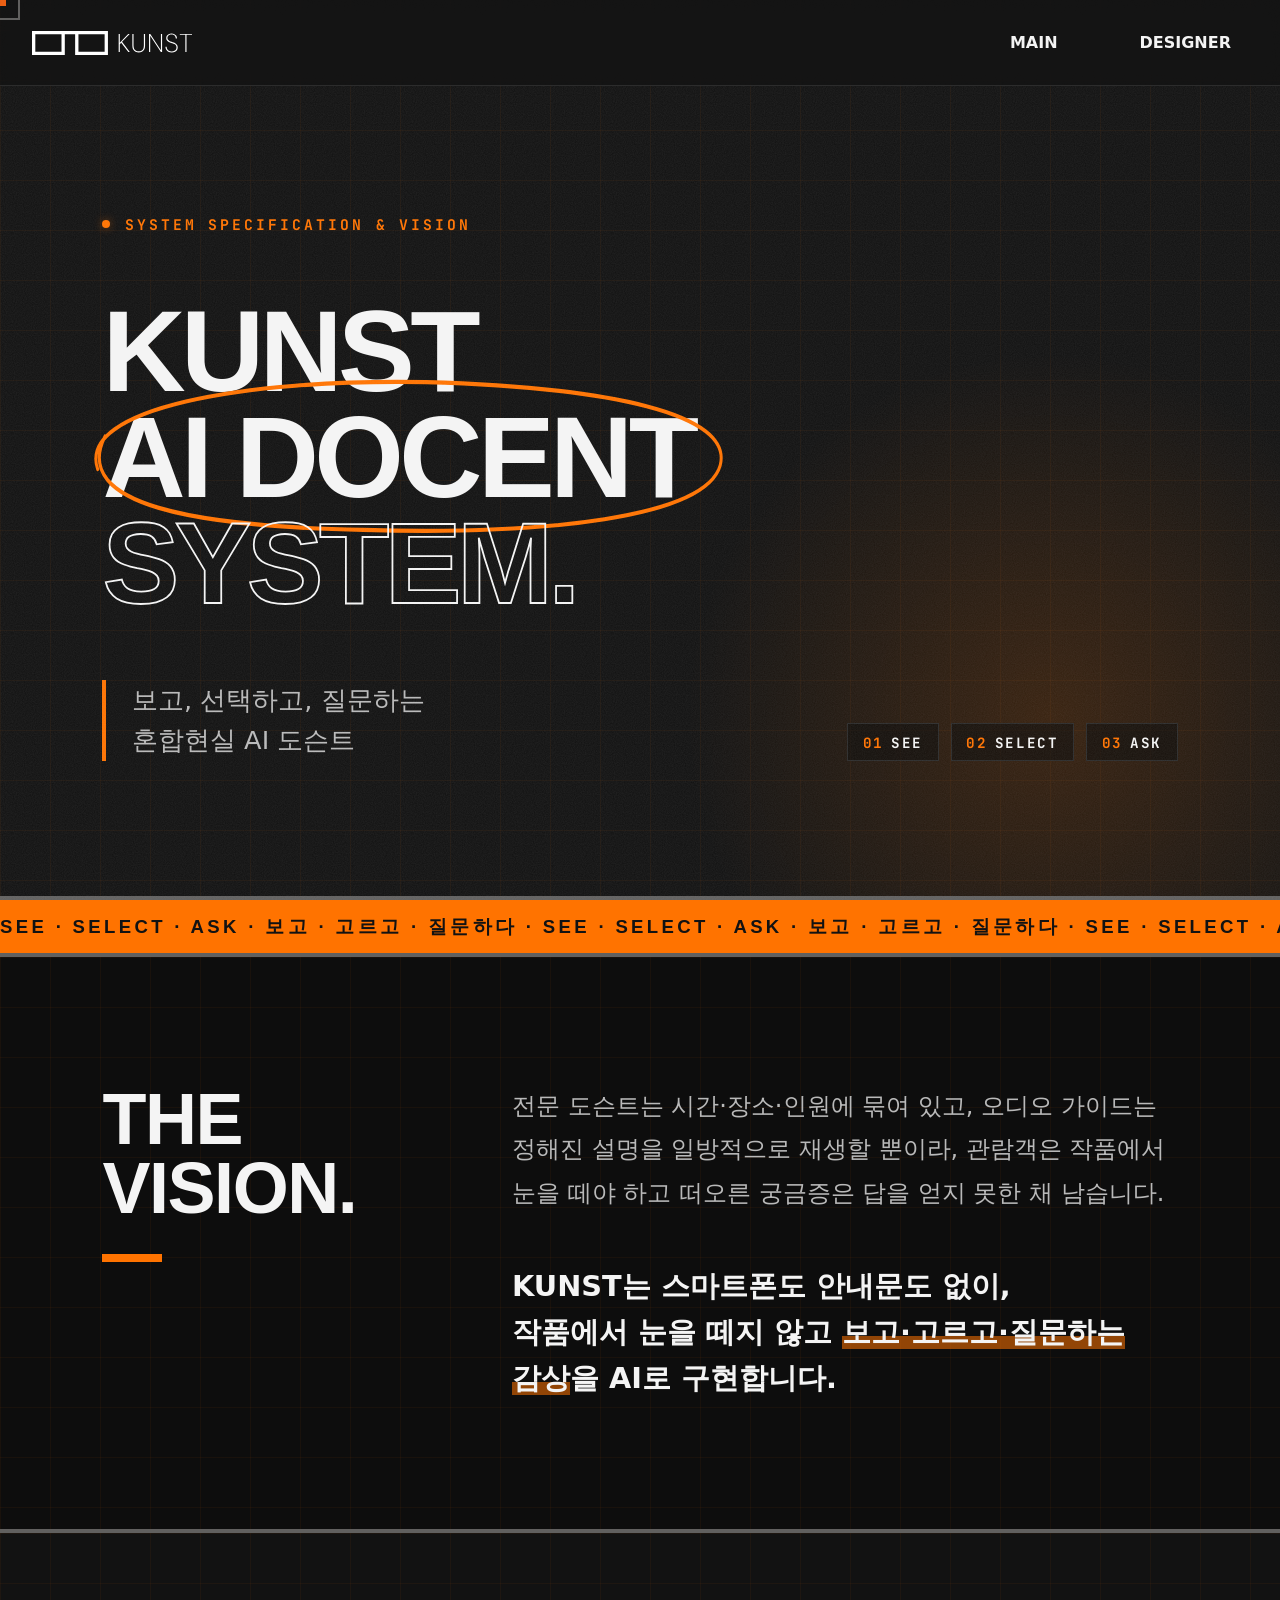
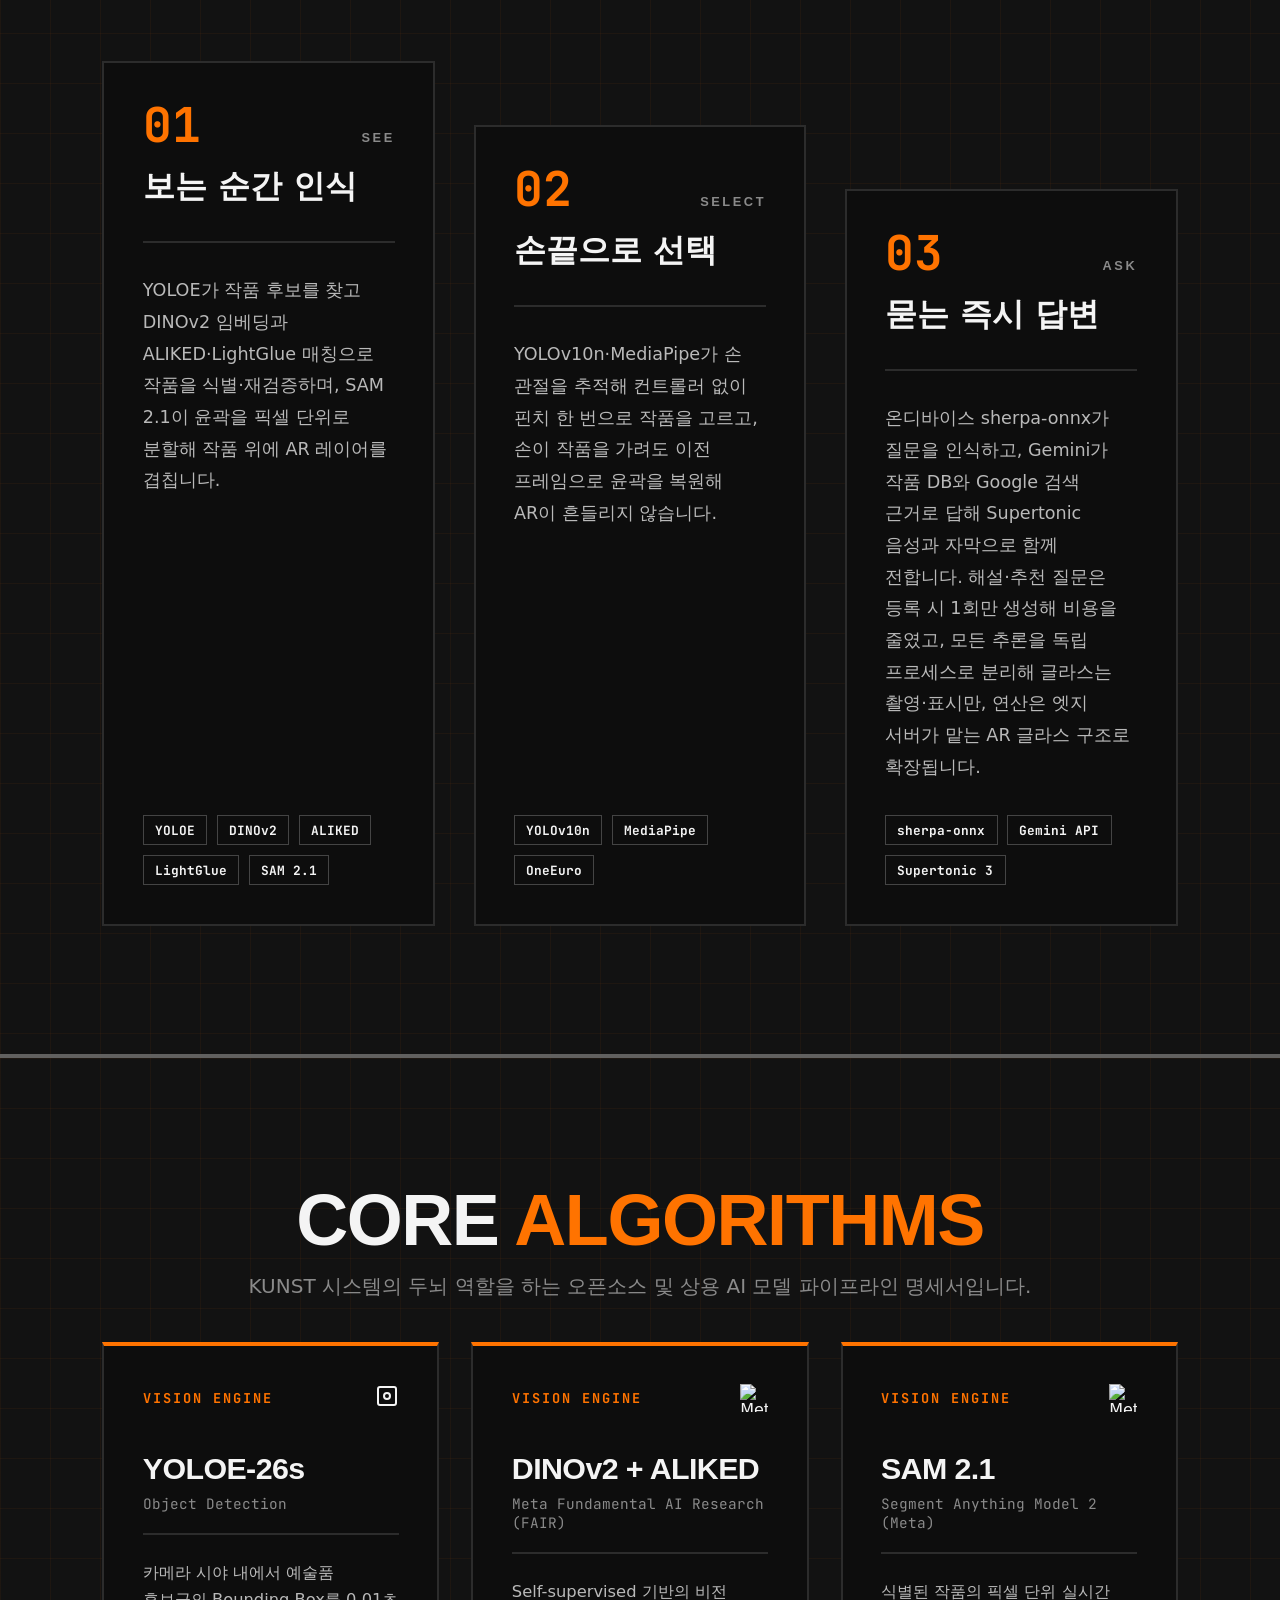
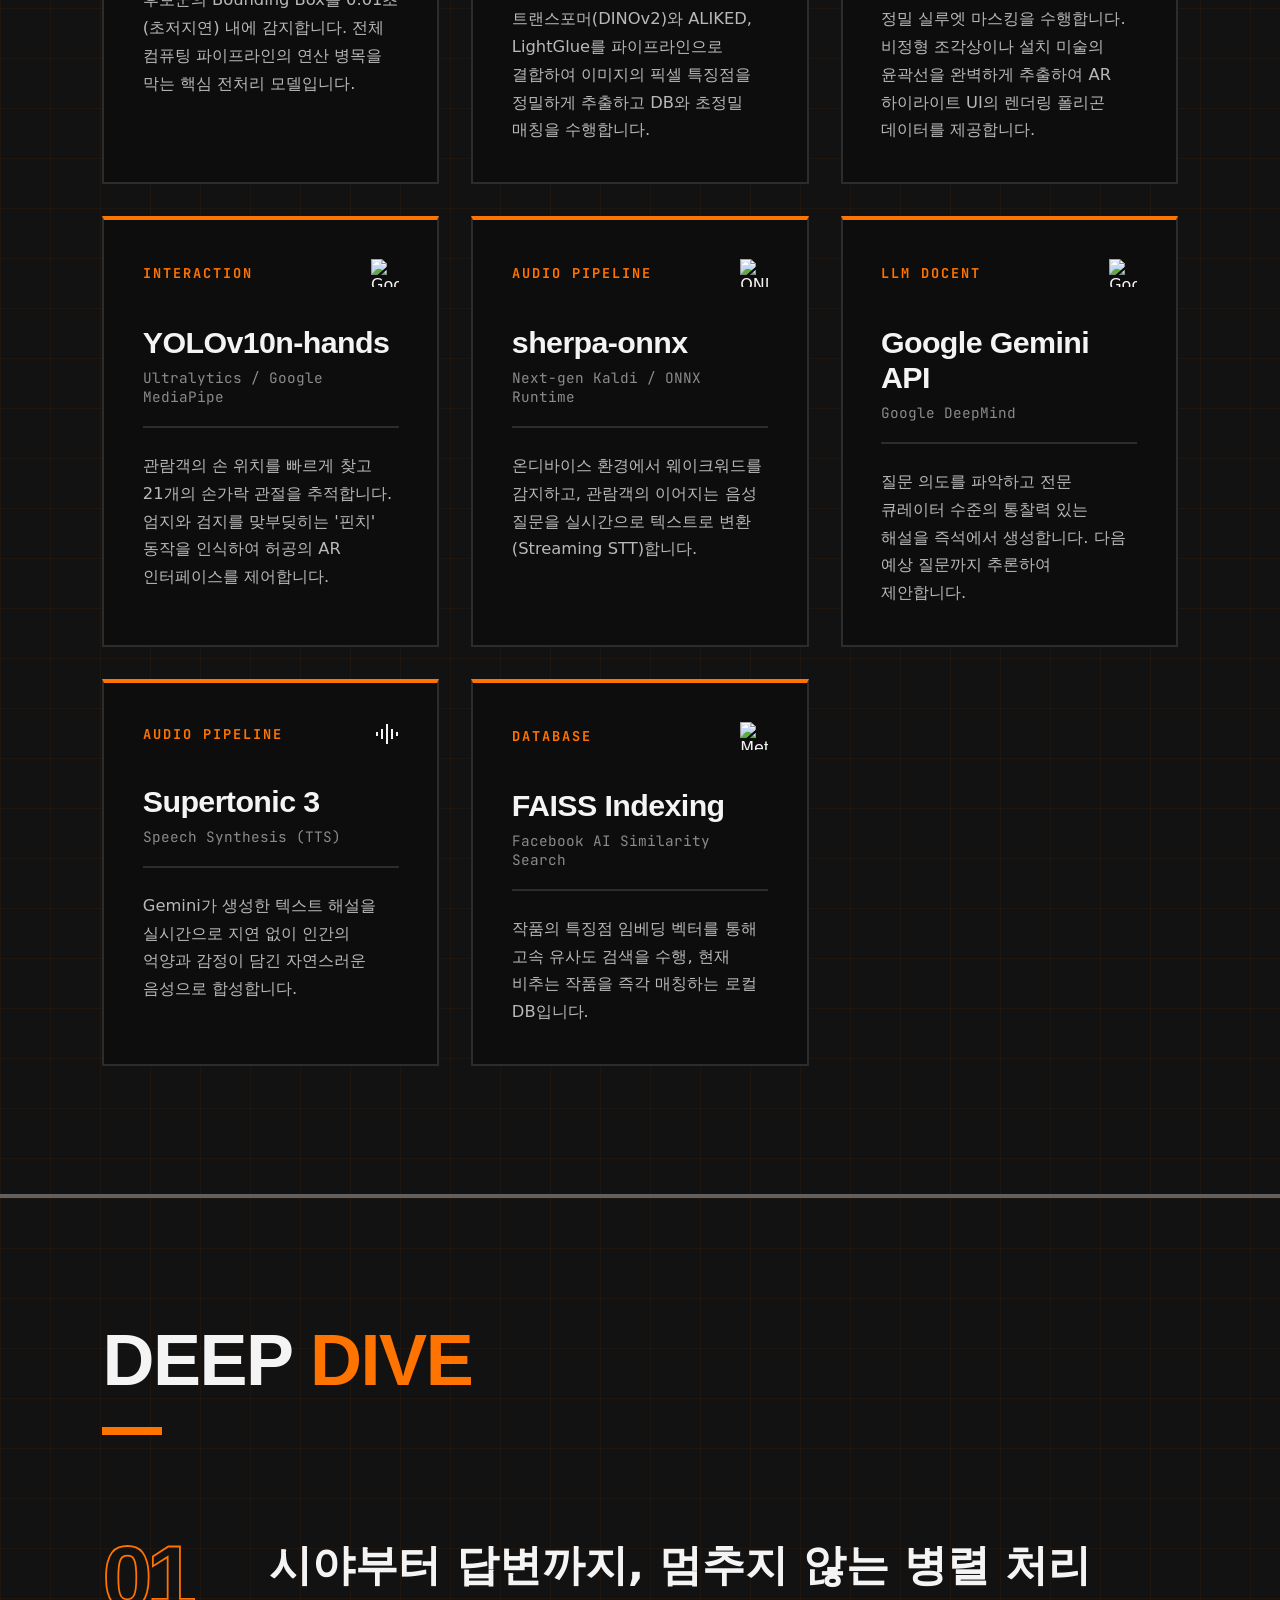
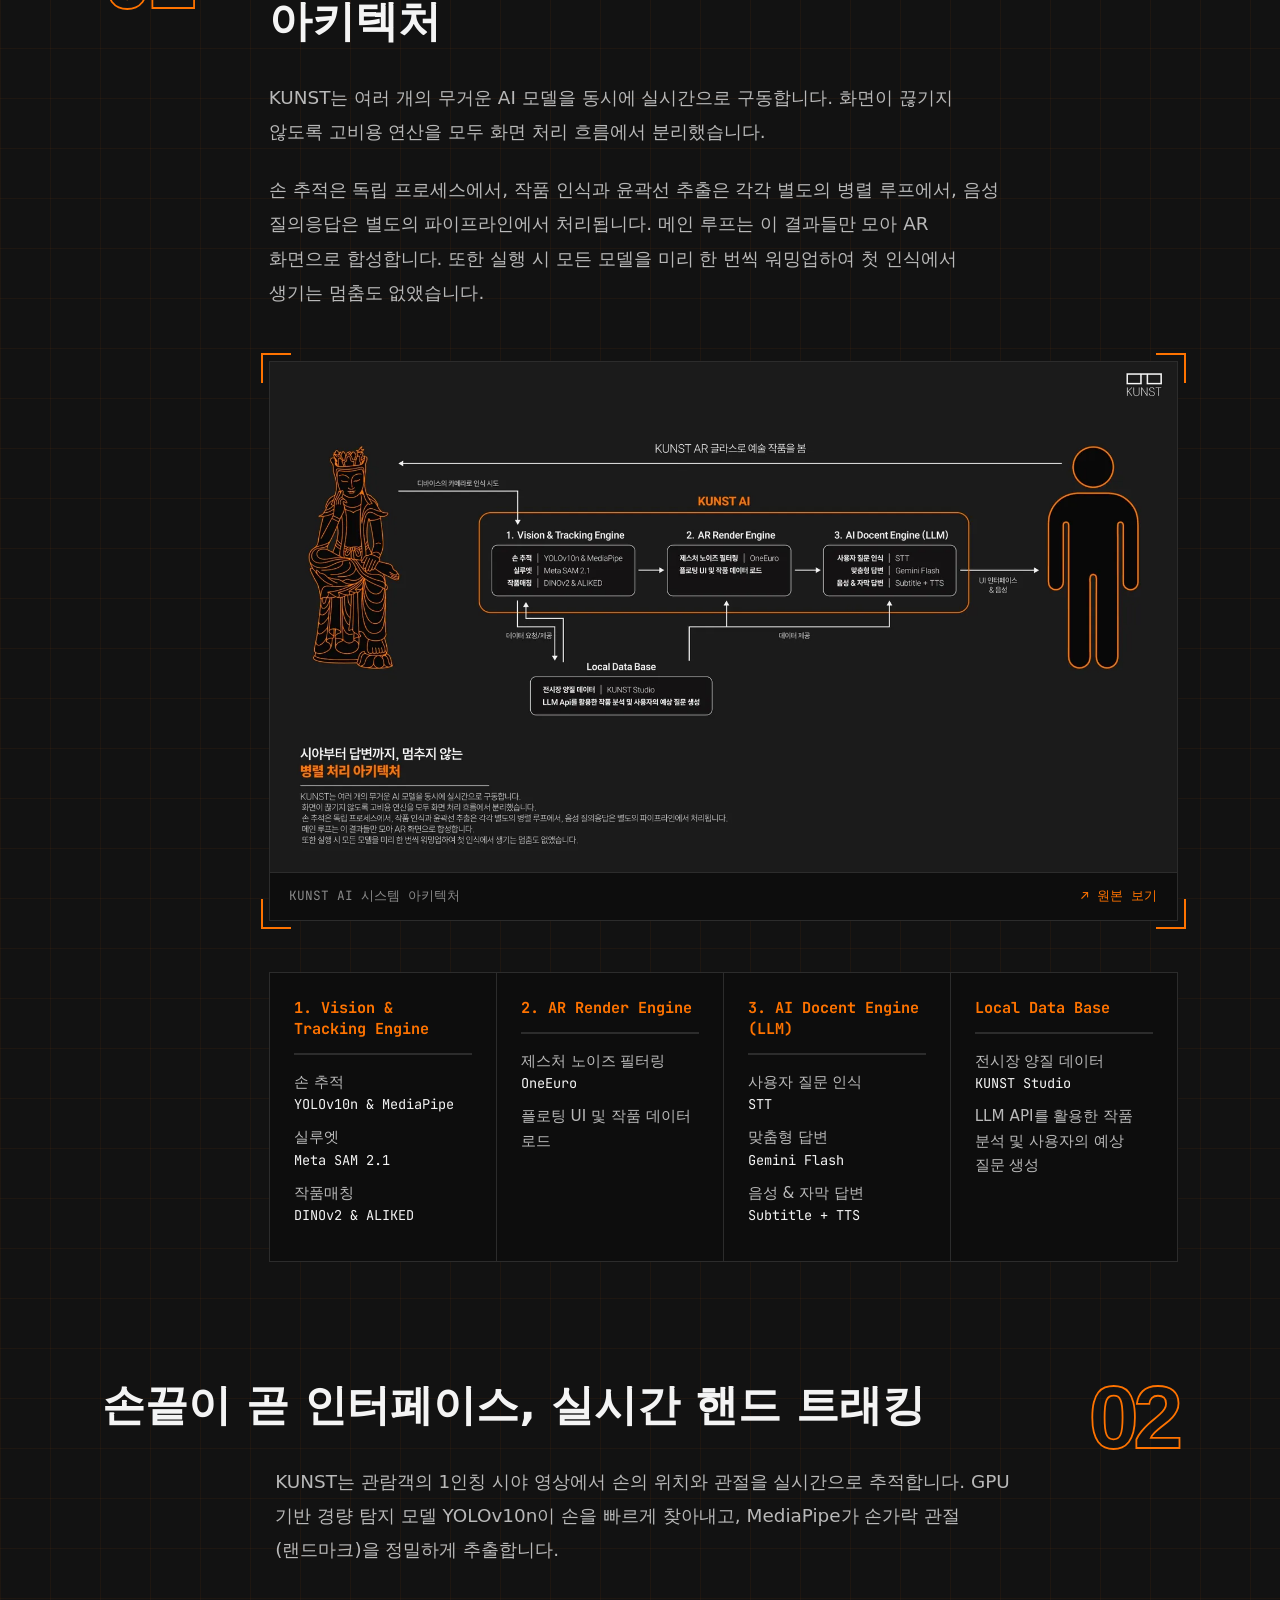
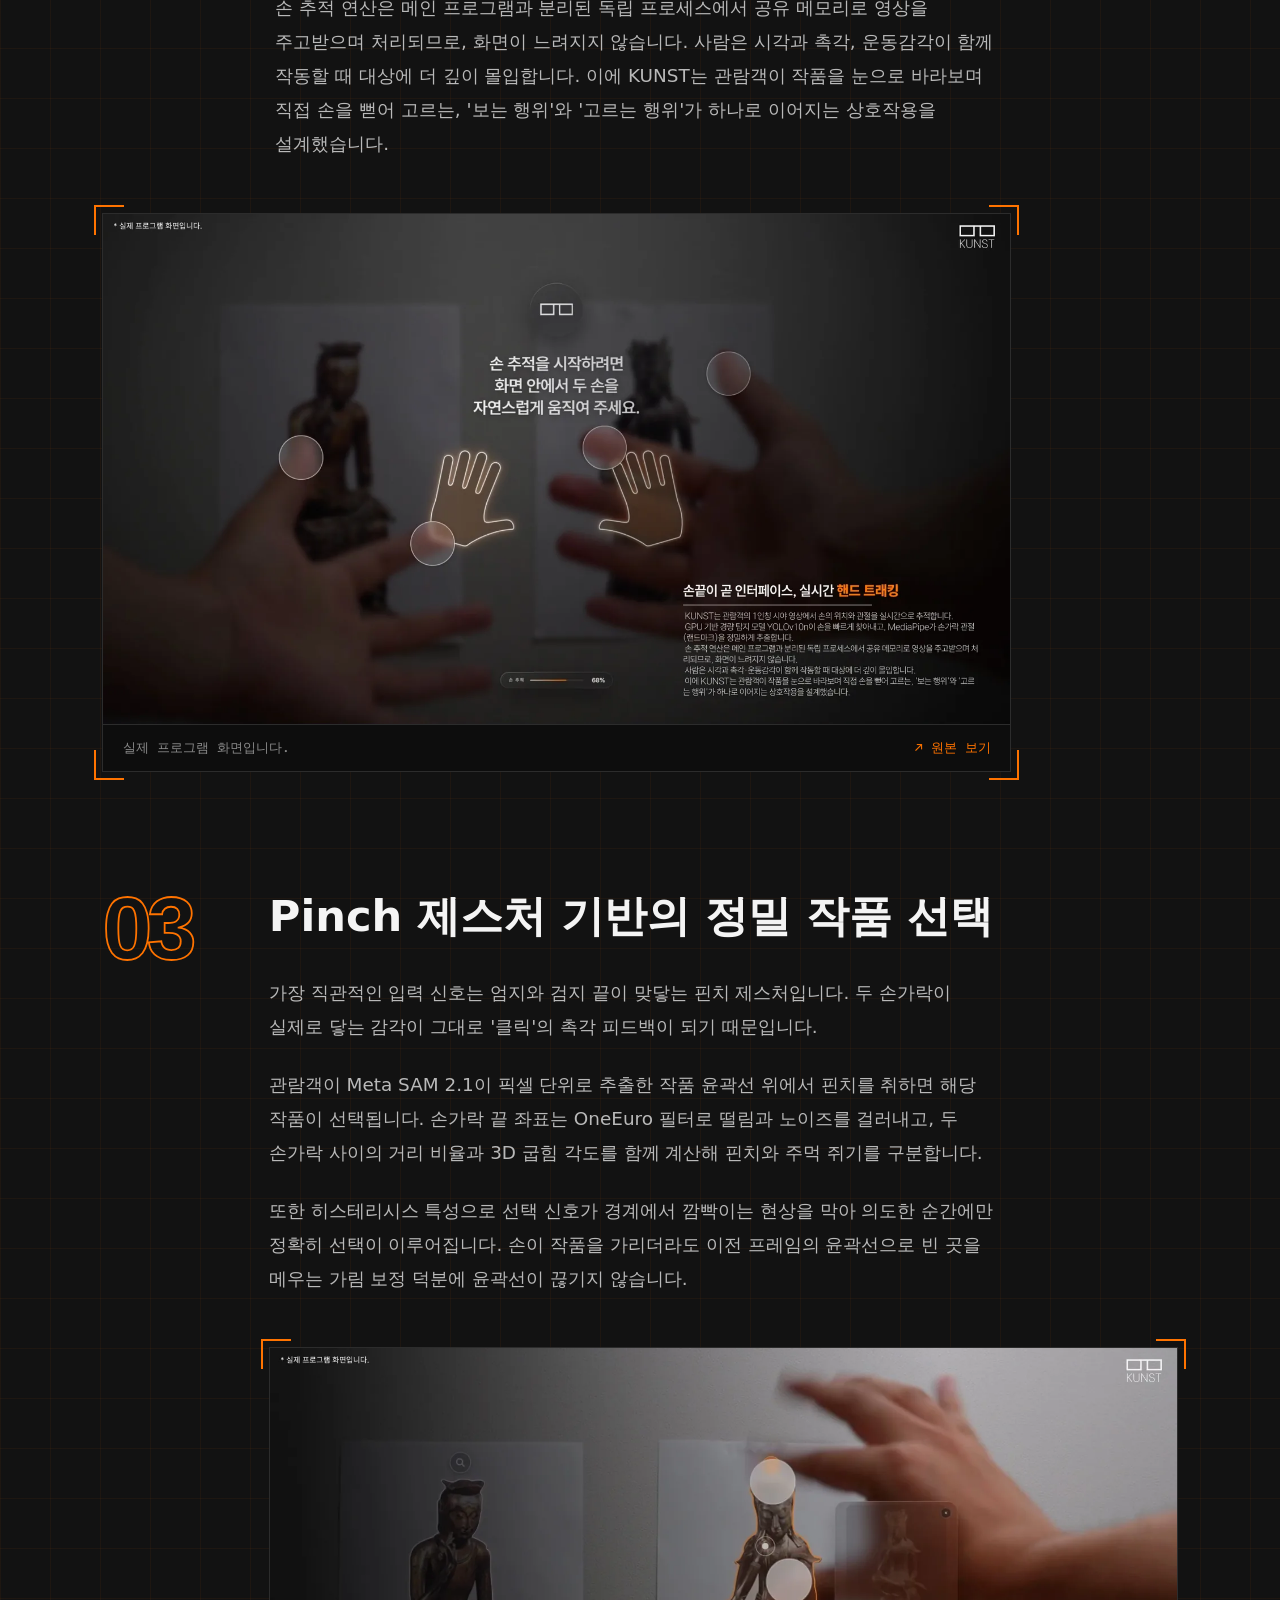
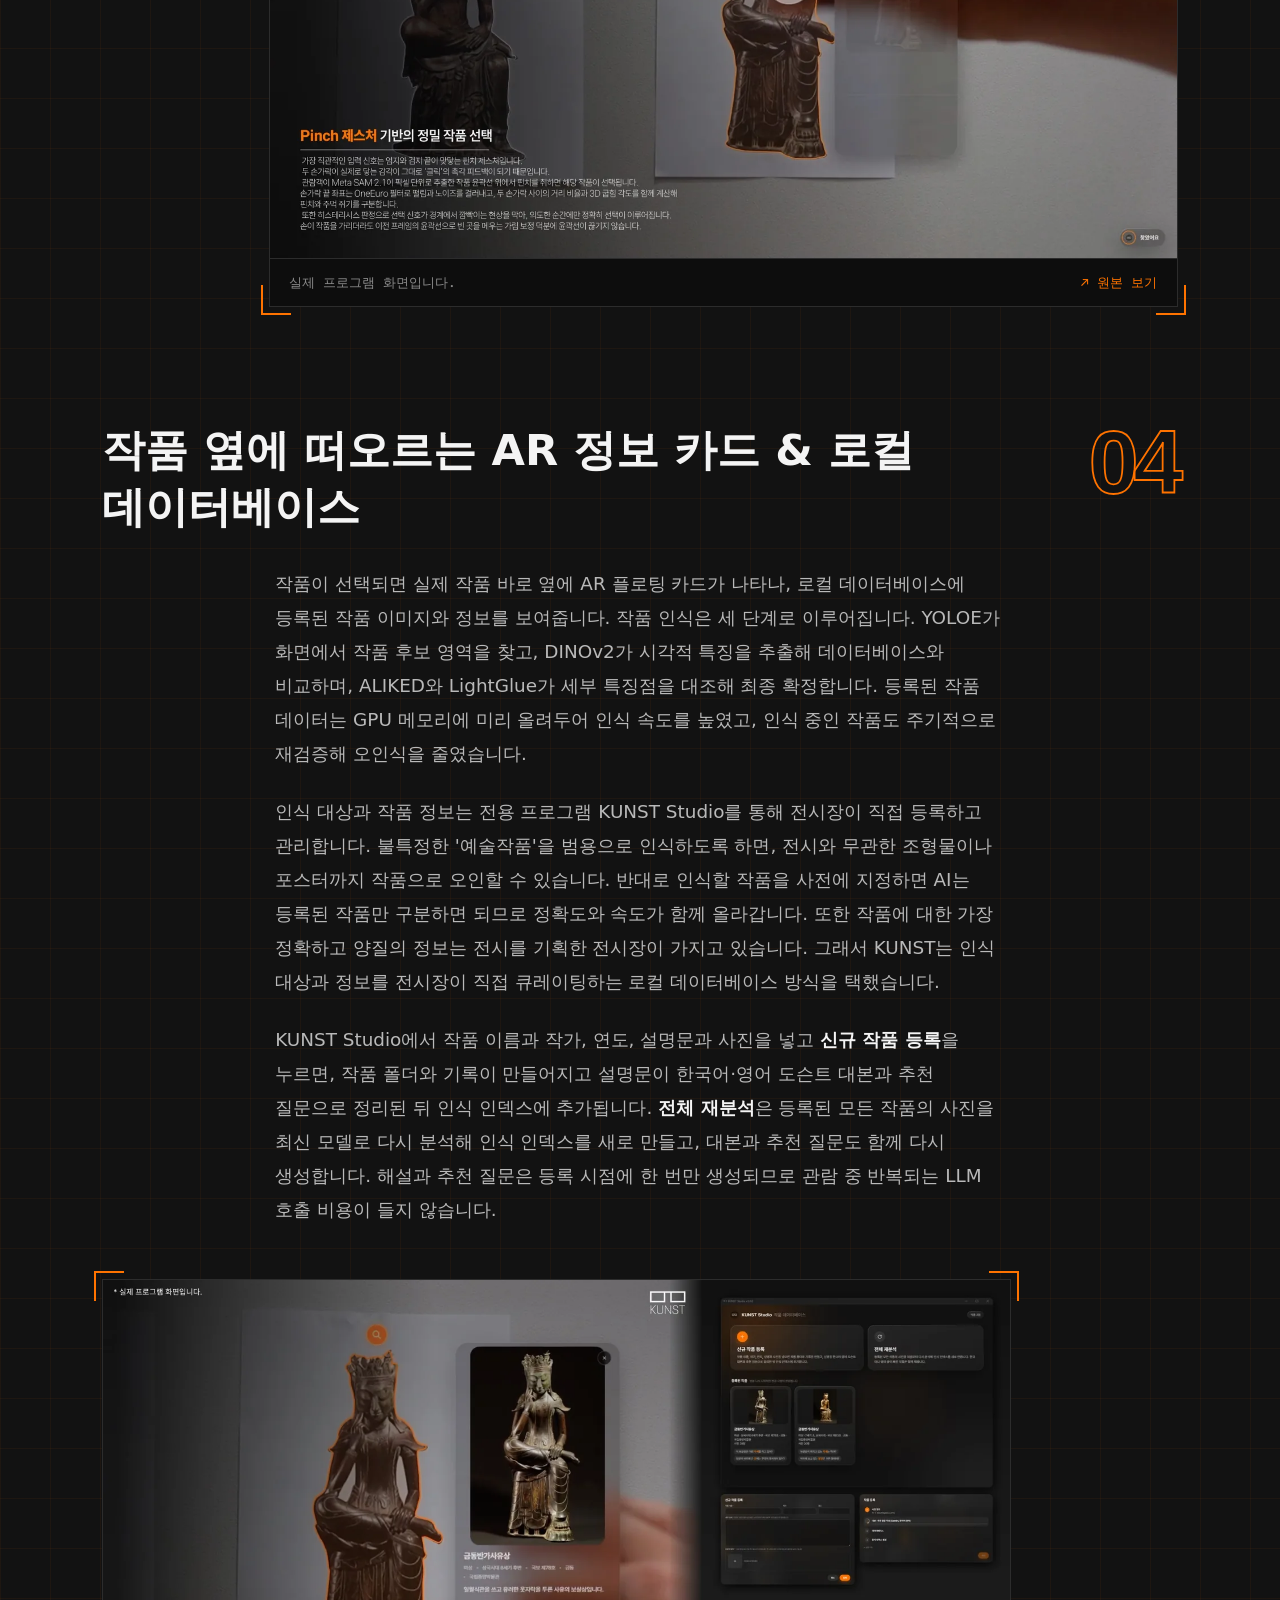
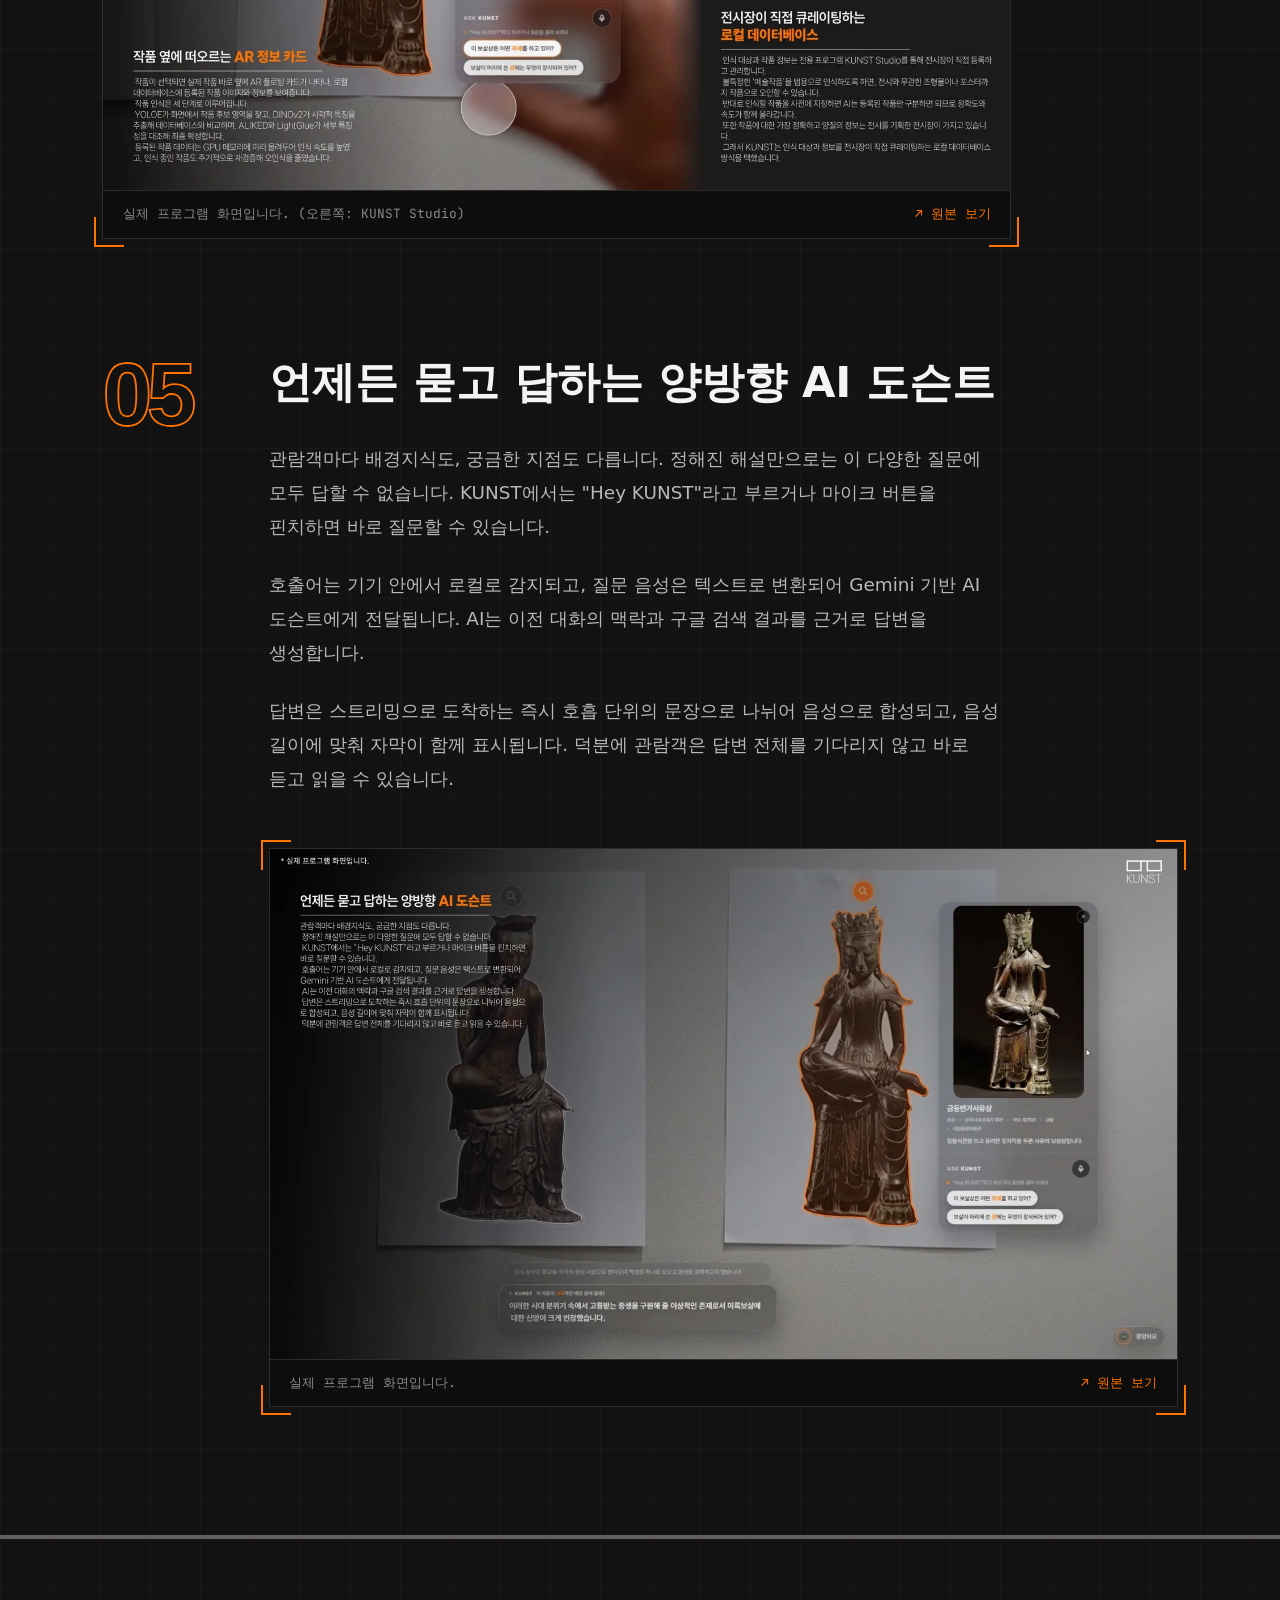
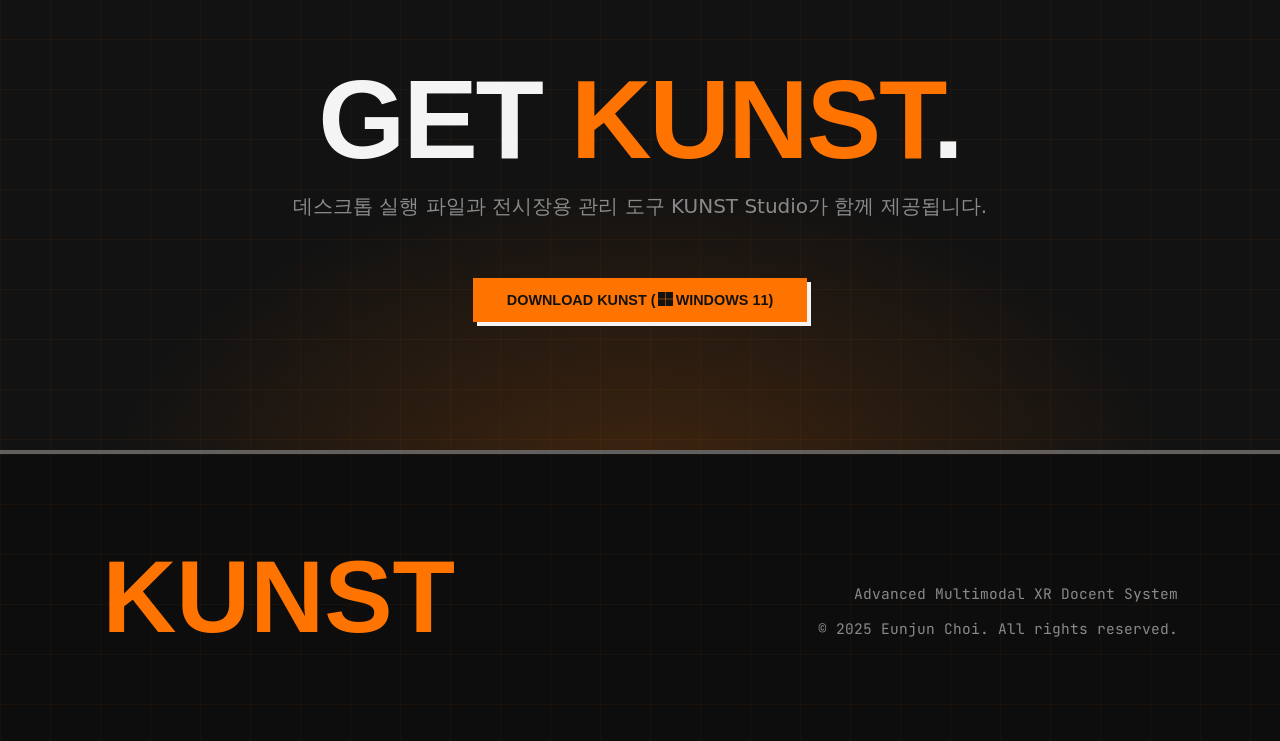
==== commit e4744861: "Add files via upload" ====
--- a/about.html
+++ b/about.html
@@ -7,18 +7,23 @@
     <meta name="description" content="KUNST는 스마트폰도 안내문도 없이, 작품에서 눈을 떼지 않고 보고·고르고·질문하는 감상을 구현하는 혼합현실 AI 도슨트입니다. 시스템 아키텍처와 핵심 AI 모델 명세.">
     <meta property="og:title" content="KUNST - 혼합현실 AI 도슨트">
     <meta property="og:description" content="보고, 선택하고, 질문하는 혼합현실 AI 도슨트. 시스템 아키텍처와 핵심 AI 모델 명세.">
-    <meta property="og:image" content="assets/about/architecture.jpg">
+    <meta property="og:image" content="https://kunst.ai.kr/assets/about/architecture.jpg">
+    <meta property="og:url" content="https://kunst.ai.kr/about.html">
     <meta property="og:type" content="website">
+    <meta name="theme-color" content="#121212">
+    <link rel="canonical" href="https://kunst.ai.kr/about.html">
     <link rel="icon" type="image/svg+xml" href="assets/main/KUNST_favicon.svg">
+    <link rel="preconnect" href="https://fonts.googleapis.com">
+    <link rel="preconnect" href="https://fonts.gstatic.com" crossorigin>
+    <link rel="preconnect" href="https://cdn.jsdelivr.net" crossorigin>
+    <script>document.documentElement.className = 'js';</script><!-- scroll reveals only hide content when JS is there to show it again -->
     <link rel="stylesheet" href="static/css/style.css">
     <link rel="stylesheet" href="static/css/about.css">
-    <link rel="preconnect" href="https://fonts.googleapis.com">
-    <link rel="preconnect" href="https://fonts.gstatic.com" crossorigin>
-    <link href="https://fonts.googleapis.com/css2?family=JetBrains+Mono:wght@100..800&family=Syncopate:wght@400;700;900&display=swap" rel="stylesheet">
-    <!-- Load a modern sans-serif for Korean (Pretendard) as alternative to generic fonts -->
-    <link rel="stylesheet" as="style" crossorigin href="https://cdn.jsdelivr.net/gh/orioncactus/pretendard@v1.3.9/dist/web/static/pretendard.min.css" />
-    <script src="https://cdnjs.cloudflare.com/ajax/libs/gsap/3.12.5/gsap.min.js"></script>
-    <script src="https://cdnjs.cloudflare.com/ajax/libs/gsap/3.12.5/ScrollTrigger.min.js"></script>
+    <link href="https://fonts.googleapis.com/css2?family=JetBrains+Mono:wght@400;700&family=Syncopate:wght@400;700&display=swap" rel="stylesheet">
+    <!-- Pretendard, dynamic subset: only the glyph ranges the page uses are downloaded, not the whole Korean font -->
+    <link rel="stylesheet" href="https://cdn.jsdelivr.net/gh/orioncactus/pretendard@v1.3.9/dist/web/variable/pretendardvariable-dynamic-subset.min.css">
+    <script src="https://cdnjs.cloudflare.com/ajax/libs/gsap/3.12.5/gsap.min.js" defer></script>
+    <script src="https://cdnjs.cloudflare.com/ajax/libs/gsap/3.12.5/ScrollTrigger.min.js" defer></script>
 </head>
 <body class="about-page technical-mode">
     <div class="cursor"></div>
@@ -30,26 +35,39 @@
         </a>
         <div class="nav-links">
             <a href="index.html">MAIN</a>
-            <a href="https://chid.kr/" target="_blank">DESIGNER</a>
+            <a href="https://chid.kr/" target="_blank" rel="noopener">DESIGNER</a>
         </div>
     </nav>
 
     <!-- 1. TECHNICAL HERO -->
-    <section class="hero-section text-heavy split-hero">
-        <div class="hero-content">
-            <div class="eyebrow-tech">SYSTEM SPECIFICATION &amp; VISION</div>
-            <h1 class="hero-headline">KUNST<br>AI DOCENT<br>SYSTEM.</h1>
-        </div>
-        <div class="hero-side">
+    <section class="hero-section">
+        <div class="eyebrow-tech reveal"><span class="ear-dot"></span>SYSTEM SPECIFICATION &amp; VISION</div>
+        <h1 class="hero-headline reveal">
+            <span class="line">KUNST</span>
+            <span class="line">AI DOCENT<svg class="scan-loop" viewBox="0 0 560 100" preserveAspectRatio="none" aria-hidden="true"><path pathLength="1" d="M39 57 C22 22 157 5 302 7 C448 10 549 25 538 55 C526 85 398 95 252 92 C118 90 17 78 45 38"/></svg></span>
+            <span class="line outline">SYSTEM.</span>
+        </h1>
+        <div class="hero-foot reveal" style="--d: 0.15s">
             <p class="hero-subtext tech-subtext">
                 보고, 선택하고, 질문하는<br>혼합현실 AI 도슨트
             </p>
-        </div>
-    </section>
+            <ol class="hero-steps">
+                <li><b>01</b>SEE</li>
+                <li><b>02</b>SELECT</li>
+                <li><b>03</b>ASK</li>
+            </ol>
+        </div>
+    </section>
+
+    <div class="marquee" aria-hidden="true">
+        <div class="marquee-track">
+            <span>SEE &middot; SELECT &middot; ASK &middot; 보고 &middot; 고르고 &middot; 질문하다 &middot; SEE &middot; SELECT &middot; ASK &middot; 보고 &middot; 고르고 &middot; 질문하다 &middot; SEE &middot; SELECT &middot; ASK &middot; 보고 &middot; 고르고 &middot; 질문하다 &middot; SEE &middot; SELECT &middot; ASK &middot; 보고 &middot; 고르고 &middot; 질문하다 &middot; </span><span>SEE &middot; SELECT &middot; ASK &middot; 보고 &middot; 고르고 &middot; 질문하다 &middot; SEE &middot; SELECT &middot; ASK &middot; 보고 &middot; 고르고 &middot; 질문하다 &middot; SEE &middot; SELECT &middot; ASK &middot; 보고 &middot; 고르고 &middot; 질문하다 &middot; SEE &middot; SELECT &middot; ASK &middot; 보고 &middot; 고르고 &middot; 질문하다 &middot; </span>
+        </div>
+    </div>
 
     <!-- 2. OVERVIEW -->
     <section class="overview-section">
-        <div class="overview-container grid-2-asymmetric">
+        <div class="overview-container grid-2-asymmetric reveal">
             <div class="overview-left">
                 <h2 class="section-title">THE<br>VISION.</h2>
                 <div class="accent-line"></div>
@@ -59,7 +77,7 @@
                     전문 도슨트는 시간·장소·인원에 묶여 있고, 오디오 가이드는 정해진 설명을 일방적으로 재생할 뿐이라, 관람객은 작품에서 눈을 떼야 하고 떠오른 궁금증은 답을 얻지 못한 채 남습니다.
                 </p>
                 <p class="lead-text highlight-text">
-                    KUNST는 스마트폰도 안내문도 없이,<br>작품에서 눈을 떼지 않고 보고·고르고·질문하는 감상을 AI로 구현합니다.
+                    KUNST는 스마트폰도 안내문도 없이,<br>작품에서 눈을 떼지 않고 <span class="mark">보고·고르고·질문하는 감상</span>을 AI로 구현합니다.
                 </p>
             </div>
         </div>
@@ -69,9 +87,9 @@
     <section class="pillars-section">
         <div class="pillars-grid">
             <!-- Pillar 1 -->
-            <div class="pillar-card">
+            <div class="pillar-card reveal">
                 <div class="pillar-header">
-                    <div class="pillar-num">01</div>
+                    <div class="pillar-num">01<span>SEE</span></div>
                     <h3 class="pillar-title">보는 순간 인식</h3>
                 </div>
                 <div class="pillar-desc">
@@ -87,9 +105,9 @@
             </div>
             
             <!-- Pillar 2 -->
-            <div class="pillar-card offset-card">
+            <div class="pillar-card offset-card reveal">
                 <div class="pillar-header">
-                    <div class="pillar-num">02</div>
+                    <div class="pillar-num">02<span>SELECT</span></div>
                     <h3 class="pillar-title">손끝으로 선택</h3>
                 </div>
                 <div class="pillar-desc">
@@ -103,9 +121,9 @@
             </div>
             
             <!-- Pillar 3 -->
-            <div class="pillar-card offset-card-more">
+            <div class="pillar-card offset-card-more reveal">
                 <div class="pillar-header">
-                    <div class="pillar-num">03</div>
+                    <div class="pillar-num">03<span>ASK</span></div>
                     <h3 class="pillar-title">묻는 즉시 답변</h3>
                 </div>
                 <div class="pillar-desc">
@@ -123,8 +141,9 @@
     <!-- 4. CORE ALGORITHMS -->
     <section class="models-section" id="models-wrap">
         <div class="models-header-container">
-            <h2 class="section-title text-center" style="text-align: center;">CORE <span class="highlight">ALGORITHMS</span></h2>
-            <p class="section-desc" style="margin: 0 auto 4rem auto; text-align: center;">KUNST 시스템의 두뇌 역할을 하는 오픈소스 및 상용 AI 모델 파이프라인 명세서입니다.</p>
+            <h2 class="section-title">CORE <span class="highlight">ALGORITHMS</span></h2>
+            <p class="section-desc">KUNST 시스템의 두뇌 역할을 하는 오픈소스 및 상용 AI 모델 파이프라인 명세서입니다.</p>
+            <div class="models-counter" aria-hidden="true"><b id="models-index">01</b> / 08</div>
         </div>
 
         <div class="models-overflow">
@@ -147,7 +166,7 @@
                 <div class="spec-card">
                     <div class="spec-header">
                         <div class="spec-badge">VISION ENGINE</div>
-                        <img src="https://cdn.simpleicons.org/meta/ffffff" alt="Meta" class="spec-logo-img">
+                        <img src="https://cdn.simpleicons.org/meta/ffffff" alt="Meta" class="spec-logo-img" width="28" height="28" loading="lazy" decoding="async">
                     </div>
                     <div class="spec-title">DINOv2 + ALIKED</div>
                     <div class="spec-vendor">Meta Fundamental AI Research (FAIR)</div>
@@ -158,7 +177,7 @@
                 <div class="spec-card">
                     <div class="spec-header">
                         <div class="spec-badge">VISION ENGINE</div>
-                        <img src="https://cdn.simpleicons.org/meta/ffffff" alt="Meta" class="spec-logo-img">
+                        <img src="https://cdn.simpleicons.org/meta/ffffff" alt="Meta" class="spec-logo-img" width="28" height="28" loading="lazy" decoding="async">
                     </div>
                     <div class="spec-title">SAM 2.1</div>
                     <div class="spec-vendor">Segment Anything Model 2 (Meta)</div>
@@ -169,7 +188,7 @@
                 <div class="spec-card">
                     <div class="spec-header">
                         <div class="spec-badge">INTERACTION</div>
-                        <img src="https://cdn.simpleicons.org/google/ffffff" alt="Google" class="spec-logo-img">
+                        <img src="https://cdn.simpleicons.org/google/ffffff" alt="Google" class="spec-logo-img" width="28" height="28" loading="lazy" decoding="async">
                     </div>
                     <div class="spec-title">YOLOv10n-hands</div>
                     <div class="spec-vendor">Ultralytics / Google MediaPipe</div>
@@ -180,7 +199,7 @@
                 <div class="spec-card">
                     <div class="spec-header">
                         <div class="spec-badge">AUDIO PIPELINE</div>
-                        <img src="https://cdn.simpleicons.org/onnx/ffffff" alt="ONNX" class="spec-logo-img">
+                        <img src="https://cdn.simpleicons.org/onnx/ffffff" alt="ONNX" class="spec-logo-img" width="28" height="28" loading="lazy" decoding="async">
                     </div>
                     <div class="spec-title">sherpa-onnx</div>
                     <div class="spec-vendor">Next-gen Kaldi / ONNX Runtime</div>
@@ -191,7 +210,7 @@
                 <div class="spec-card">
                     <div class="spec-header">
                         <div class="spec-badge">LLM DOCENT</div>
-                        <img src="https://cdn.simpleicons.org/googlegemini/ffffff" alt="Google Gemini" class="spec-logo-img">
+                        <img src="https://cdn.simpleicons.org/googlegemini/ffffff" alt="Google Gemini" class="spec-logo-img" width="28" height="28" loading="lazy" decoding="async">
                     </div>
                     <div class="spec-title">Google Gemini API</div>
                     <div class="spec-vendor">Google DeepMind</div>
@@ -213,7 +232,7 @@
                 <div class="spec-card">
                     <div class="spec-header">
                         <div class="spec-badge">DATABASE</div>
-                        <img src="https://cdn.simpleicons.org/meta/ffffff" alt="Meta" class="spec-logo-img">
+                        <img src="https://cdn.simpleicons.org/meta/ffffff" alt="Meta" class="spec-logo-img" width="28" height="28" loading="lazy" decoding="async">
                     </div>
                     <div class="spec-title">FAISS Indexing</div>
                     <div class="spec-vendor">Facebook AI Similarity Search</div>
@@ -226,7 +245,7 @@
 
     <!-- 5. DEEP DIVE: ARCHITECTURE & INTERACTION -->
     <section class="deep-dive-section">
-        <div class="deep-dive-header">
+        <div class="deep-dive-header reveal">
             <h2 class="section-title">DEEP <span class="highlight">DIVE</span></h2>
             <div class="accent-line"></div>
         </div>
@@ -234,7 +253,7 @@
         <div class="feature-rows">
             
             <!-- Feature 1 -->
-            <div class="feature-row">
+            <div class="feature-row reveal">
                 <div class="feature-number">01</div>
                 <div class="feature-content">
                     <h3 class="feature-headline">시야부터 답변까지, 멈추지 않는 병렬 처리 아키텍처</h3>
@@ -243,7 +262,7 @@
                         <p>손 추적은 독립 프로세스에서, 작품 인식과 윤곽선 추출은 각각 별도의 병렬 루프에서, 음성 질의응답은 별도의 파이프라인에서 처리됩니다. 메인 루프는 이 결과들만 모아 AR 화면으로 합성합니다. 또한 실행 시 모든 모델을 미리 한 번씩 워밍업하여 첫 인식에서 생기는 멈춤도 없앴습니다.</p>
                     </div>
                     <figure class="feature-figure">
-                        <img src="assets/about/architecture.jpg" alt="KUNST 시스템 아키텍처 다이어그램" width="2000" height="1125">
+                        <a href="assets/about/architecture.jpg" target="_blank" rel="noopener" aria-label="원본 크기로 보기"><img src="assets/about/architecture.webp" alt="KUNST 시스템 아키텍처 다이어그램" width="1600" height="900" loading="lazy" decoding="async"></a>
                         <figcaption>KUNST AI 시스템 아키텍처</figcaption>
                     </figure>
 
@@ -275,7 +294,7 @@
             </div>
 
             <!-- Feature 2 -->
-            <div class="feature-row reverse-row">
+            <div class="feature-row reverse-row reveal">
                 <div class="feature-number">02</div>
                 <div class="feature-content">
                     <h3 class="feature-headline">손끝이 곧 인터페이스, 실시간 핸드 트래킹</h3>
@@ -284,7 +303,7 @@
                         <p>손 추적 연산은 메인 프로그램과 분리된 독립 프로세스에서 공유 메모리로 영상을 주고받으며 처리되므로, 화면이 느려지지 않습니다. 사람은 시각과 촉각, 운동감각이 함께 작동할 때 대상에 더 깊이 몰입합니다. 이에 KUNST는 관람객이 작품을 눈으로 바라보며 직접 손을 뻗어 고르는, '보는 행위'와 '고르는 행위'가 하나로 이어지는 상호작용을 설계했습니다.</p>
                     </div>
                     <figure class="feature-figure">
-                        <img src="assets/about/hand-tracking.jpg" alt="두 손의 관절을 실시간으로 추적하는 KUNST 실행 화면" width="2000" height="1125" loading="lazy">
+                        <a href="assets/about/hand-tracking.jpg" target="_blank" rel="noopener" aria-label="원본 크기로 보기"><img src="assets/about/hand-tracking.webp" alt="두 손의 관절을 실시간으로 추적하는 KUNST 실행 화면" width="1600" height="900" loading="lazy" decoding="async"></a>
                         <figcaption>실제 프로그램 화면입니다.</figcaption>
                     </figure>
 
@@ -292,7 +311,7 @@
             </div>
 
             <!-- Feature 3 -->
-            <div class="feature-row">
+            <div class="feature-row reveal">
                 <div class="feature-number">03</div>
                 <div class="feature-content">
                     <h3 class="feature-headline">Pinch 제스처 기반의 정밀 작품 선택</h3>
@@ -302,7 +321,7 @@
                         <p>또한 히스테리시스 특성으로 선택 신호가 경계에서 깜빡이는 현상을 막아 의도한 순간에만 정확히 선택이 이루어집니다. 손이 작품을 가리더라도 이전 프레임의 윤곽선으로 빈 곳을 메우는 가림 보정 덕분에 윤곽선이 끊기지 않습니다.</p>
                     </div>
                     <figure class="feature-figure">
-                        <img src="assets/about/pinch-select.jpg" alt="작품 윤곽선 위에서 핀치 제스처로 작품을 선택하는 화면" width="2000" height="1125" loading="lazy">
+                        <a href="assets/about/pinch-select.jpg" target="_blank" rel="noopener" aria-label="원본 크기로 보기"><img src="assets/about/pinch-select.webp" alt="작품 윤곽선 위에서 핀치 제스처로 작품을 선택하는 화면" width="1600" height="900" loading="lazy" decoding="async"></a>
                         <figcaption>실제 프로그램 화면입니다.</figcaption>
                     </figure>
 
@@ -310,7 +329,7 @@
             </div>
 
             <!-- Feature 4 -->
-            <div class="feature-row reverse-row">
+            <div class="feature-row reverse-row reveal">
                 <div class="feature-number">04</div>
                 <div class="feature-content">
                     <h3 class="feature-headline">작품 옆에 떠오르는 AR 정보 카드 &amp; 로컬 데이터베이스</h3>
@@ -320,7 +339,7 @@
                         <p>KUNST Studio에서 작품 이름과 작가, 연도, 설명문과 사진을 넣고 <strong>신규 작품 등록</strong>을 누르면, 작품 폴더와 기록이 만들어지고 설명문이 한국어·영어 도슨트 대본과 추천 질문으로 정리된 뒤 인식 인덱스에 추가됩니다. <strong>전체 재분석</strong>은 등록된 모든 작품의 사진을 최신 모델로 다시 분석해 인식 인덱스를 새로 만들고, 대본과 추천 질문도 함께 다시 생성합니다. 해설과 추천 질문은 등록 시점에 한 번만 생성되므로 관람 중 반복되는 LLM 호출 비용이 들지 않습니다.</p>
                     </div>
                     <figure class="feature-figure">
-                        <img src="assets/about/ar-card-studio.jpg" alt="작품 옆에 뜬 AR 정보 카드와 KUNST Studio 작품 데이터베이스 화면" width="2000" height="1125" loading="lazy">
+                        <a href="assets/about/ar-card-studio.jpg" target="_blank" rel="noopener" aria-label="원본 크기로 보기"><img src="assets/about/ar-card-studio.webp" alt="작품 옆에 뜬 AR 정보 카드와 KUNST Studio 작품 데이터베이스 화면" width="1600" height="900" loading="lazy" decoding="async"></a>
                         <figcaption>실제 프로그램 화면입니다. (오른쪽: KUNST Studio)</figcaption>
                     </figure>
 
@@ -328,7 +347,7 @@
             </div>
 
             <!-- Feature 5 -->
-            <div class="feature-row">
+            <div class="feature-row reveal">
                 <div class="feature-number">05</div>
                 <div class="feature-content">
                     <h3 class="feature-headline">언제든 묻고 답하는 양방향 AI 도슨트</h3>
@@ -338,7 +357,7 @@
                         <p>답변은 스트리밍으로 도착하는 즉시 호흡 단위의 문장으로 나뉘어 음성으로 합성되고, 음성 길이에 맞춰 자막이 함께 표시됩니다. 덕분에 관람객은 답변 전체를 기다리지 않고 바로 듣고 읽을 수 있습니다.</p>
                     </div>
                     <figure class="feature-figure">
-                        <img src="assets/about/ai-docent.jpg" alt="질문에 대한 답변이 음성과 자막으로 표시되는 화면" width="2000" height="1125" loading="lazy">
+                        <a href="assets/about/ai-docent.jpg" target="_blank" rel="noopener" aria-label="원본 크기로 보기"><img src="assets/about/ai-docent.webp" alt="질문에 대한 답변이 음성과 자막으로 표시되는 화면" width="1600" height="900" loading="lazy" decoding="async"></a>
                         <figcaption>실제 프로그램 화면입니다.</figcaption>
                     </figure>
 
@@ -349,10 +368,10 @@
     </section>
 
     <!-- 6. DOWNLOAD -->
-    <section class="cta-section">
+    <section class="cta-section reveal">
         <h2 class="section-title">GET <span class="highlight">KUNST</span>.</h2>
-        <p class="section-desc" style="margin-bottom: 2.5rem;">데스크톱 실행 파일과 전시장용 관리 도구 KUNST Studio가 함께 제공됩니다.</p>
-        <a href="https://drive.google.com/drive/folders/1oZ0c1S5IYdZAh2HoCLbxfmhbVeXMtTHK?usp=sharing" target="_blank" class="download-btn">
+        <p class="section-desc">데스크톱 실행 파일과 전시장용 관리 도구 KUNST Studio가 함께 제공됩니다.</p>
+        <a href="https://drive.google.com/drive/folders/1oZ0c1S5IYdZAh2HoCLbxfmhbVeXMtTHK?usp=sharing" target="_blank" rel="noopener" class="download-btn">
             DOWNLOAD KUNST (<img src="assets/img/windows-11.svg" alt="Windows" class="win-icon">WINDOWS 11)
         </a>
     </section>
--- a/static/css/style.css
+++ b/static/css/style.css
@@ -5,6 +5,7 @@
     --text-muted: #61605F;
     --font-mono: 'JetBrains Mono', monospace;
     --font-display: 'Syncopate', sans-serif;
+    --font-body: 'Pretendard Variable', Pretendard, -apple-system, BlinkMacSystemFont, system-ui, sans-serif;
 }
 
 * {
@@ -108,11 +109,13 @@
 body.index-page {
     overflow: hidden; /* No scroll on index */
     height: 100vh;
+    height: 100dvh; /* phones: the visible area, not the one hidden behind the URL bar */
     background-color: #080808; /* Darker background just for index */
 }
 
 .hero {
     height: 100vh;
+    height: 100dvh;
     width: 100vw;
     display: flex;
     flex-direction: column;
@@ -398,21 +401,20 @@
 }
 /* The whole card is one em-scale: every size below is em, so changing .info-card's
    font-size shrinks the card as a unit and the text keeps wrapping the same way.
-   48.5em is the tallest card's height in these units; 1.96vh = 95vh / 48.5, i.e. the
-   card fills the viewport height minus ~2.5vh of breathing room above and below.
-   JS sets `left` (desktop, beside the artwork) and data-art. */
-.info-card { margin: auto 0; flex-shrink: 0; font-size: min(15px, 1.96vh); width: 16.25em; border-radius: 1.875em; overflow: hidden; }
-/* Sized from the lighter card (statue); monalisa's longer facts/summary get a little
-   more width so they keep the same line count instead of spilling */
-.info-card[data-art="monalisa"] { width: 17.5em; }
-
-.card-media { display: flex; align-items: center; justify-content: center; padding: 0.625em 0.625em 0; }
-.card-media img { display: block; width: 100%; height: auto; border-radius: 1.3125em; }
+   The card is 24em x 42.67em (9:16) and its font-size is whichever of the two viewport
+   dimensions binds first, so on any screen the whole card fits with a 16px margin.
+   The photo takes whatever height the text leaves. JS sets `left` (desktop, beside the artwork). */
+.info-card { margin: auto 0; flex-shrink: 0; width: 24em; aspect-ratio: 9 / 16; display: flex; flex-direction: column; border-radius: 1.875em; overflow: hidden;
+             font-size: min(15px, calc((100vw - 32px) / 24), calc((100vh - 32px) / 42.67));
+             font-size: min(15px, calc((100vw - 32px) / 24), calc((100dvh - 32px) / 42.67)); }
+
+.card-media { flex: 1; min-height: 0; padding: 0.625em 0.625em 0; }
+.card-media img { display: block; width: 100%; height: 100%; object-fit: cover; object-position: center top; border-radius: 1.3125em; }
 .card-body { padding: 0.875em 1.25em 0.25em; }
-.card-title { margin: 0 0 0.444em; font-size: 1.125em; font-weight: 650; line-height: 1.25; letter-spacing: -0.02em; color: var(--text-main); font-family: 'Pretendard', sans-serif;}
-.card-facts { display: flex; flex-wrap: wrap; gap: 0.348em 0.87em; margin: 0 0 0.87em; font-size: 0.719em; line-height: 1.45; color: rgba(244, 244, 244, 0.66); font-family: 'Pretendard', sans-serif;}
+.card-title { margin: 0 0 0.444em; font-size: 1.125em; font-weight: 650; line-height: 1.25; letter-spacing: -0.02em; color: var(--text-main); font-family: var(--font-body);}
+.card-facts { display: flex; flex-wrap: wrap; gap: 0.348em 0.87em; margin: 0 0 0.87em; font-size: 0.719em; line-height: 1.45; color: rgba(244, 244, 244, 0.66); font-family: var(--font-body);}
 .card-facts span + span::before { content: ''; display: inline-block; width: 0.26em; height: 0.26em; border-radius: 50%; background: rgba(244, 244, 244, 0.42); margin-right: 0.87em; vertical-align: middle; transform: translateY(-0.087em); }
-.card-summary { margin: 0; font-size: 0.875em; line-height: 1.5; color: rgba(244, 244, 244, 0.9); word-break: keep-all; font-family: 'Pretendard', sans-serif;}
+.card-summary { margin: 0; font-size: 0.875em; line-height: 1.5; color: rgba(244, 244, 244, 0.9); word-break: keep-all; font-family: var(--font-body);}
 
 .icon-button { border: 0; padding: 0; cursor: pointer; font-size: 1em; border-radius: 50%; display: flex; align-items: center; justify-content: center;
                background: rgba(18, 18, 18, 0.42); box-shadow: inset 0 0 0 1px rgba(244, 244, 244, 0.28);
@@ -422,7 +424,7 @@
 .card-close { position: absolute; top: 1.25em; right: 1.25em; width: 2em; height: 2em; z-index: 10; }
 .card-close svg { width: 0.875em; height: 0.875em; }
 
-.ask { margin-top: 0.875em; padding: 0.875em 1.25em 1.125em; border-top: 1px solid rgba(244, 244, 244, 0.10); font-family: 'Pretendard', sans-serif; }
+.ask { margin-top: 0.875em; padding: 0.875em 1.25em 1.125em; border-top: 1px solid rgba(244, 244, 244, 0.10); font-family: var(--font-body); }
 .ask-head { display: flex; align-items: center; justify-content: space-between; gap: 0.75em; }
 .ask-title { font-size: 0.75em; font-weight: 650; letter-spacing: 0.14em; text-transform: uppercase; color: rgba(244, 244, 244, 0.66); }
 .ask-title b { color: var(--text-main); font-weight: 750; }
@@ -458,13 +460,19 @@
         padding: 1rem;
     }
 
+    .nav-brand img {
+        height: 20px;
+    }
+
     .nav-links {
-        gap: 1rem;
-    }
-    
+        gap: 0.25rem;
+    }
+
+    /* fluid, one line each: logo + both links fit from 320px up */
     .nav-links a {
-        font-size: 0.8rem;
-        padding: 0.25rem 0.5rem;
+        font-size: clamp(0.62rem, 3.1vw, 0.8rem);
+        padding: 0.25rem 0.4rem;
+        white-space: nowrap;
     }
 
     .hero {
@@ -475,6 +483,11 @@
         /* Add side padding so it doesn't touch the edges */
         width: calc(100vw - 32px);
         height: 40vh; /* Shorter height to fit mobile aspect ratio */
+    }
+
+    /* the box's own 16px strut kept every line ~21px tall however small the words: let the words set it */
+    .text-logo {
+        line-height: 0;
     }
 
     .text-logo span {
@@ -516,17 +529,23 @@
         height: 16px;
     }
 
-    /* Both cards take the fuller card's width here, and the scale is whichever of the
-       two screen dimensions binds first, so the taller card fits with a 16px margin */
+    /* Centred; beats the inline `left` JS sets for desktop, also after a rotate/resize with the card open */
     .popup-overlay {
         justify-content: center;
     }
 
-    .info-card,
-    .info-card[data-art="monalisa"] {
-        left: 0;
-        width: 17.5em;
-        font-size: min(16px, calc((100vw - 32px) / 17.5), calc((100dvh - 32px) / 48.5));
-    }
-}
-
+    .info-card {
+        left: 0 !important;
+    }
+}
+
+/* Touch screens have no pointer to decorate, whatever their width */
+@media (hover: none) {
+    .cursor, .cursor-follower, .crosshair-x, .crosshair-y, .coord-tracker {
+        display: none !important;
+    }
+
+    * {
+        cursor: auto;
+    }
+}
--- a/static/css/about.css
+++ b/static/css/about.css
@@ -2,11 +2,17 @@
    ABOUT PAGE SPECIFIC (BRUTALIST REDESIGN)
    ------------------------------------- */
 body.about-page {
+    --pad: clamp(1.25rem, 8vw, 10rem);          /* side gutter: one fluid value instead of per-breakpoint paddings */
+    --sec: clamp(4.5rem, 10vw, 9rem);           /* vertical rhythm between sections */
+    --line: #2c2c2c;
+    --text-body: #b9b9b9;                       /* body copy: #a0a0a0 read too dim on the near-black ground */
+    --text-dim: #8a8a8a;
+    --ease: cubic-bezier(0.16, 1, 0.3, 1);
     overflow-x: hidden;
     overflow-y: auto;
     padding-top: 80px;
     background-color: var(--bg-color);
-    font-family: 'Pretendard', 'Syncopate', sans-serif;
+    font-family: var(--font-body);
 }
 
 /* AR Scanning Grid Background (same as index). Drawn on each section over its own
@@ -27,93 +33,81 @@
 /* body shows through in its 80px top padding only; offset so its lines meet the hero's */
 body.about-page { background-position: 0 80px; }
 
+/* The fixed nav sits over scrolling copy here, so it gets its own ground */
+body.about-page .nav {
+    background: rgba(18, 18, 18, 0.72);
+    -webkit-backdrop-filter: blur(14px);
+    backdrop-filter: blur(14px);
+    border-bottom: 1px solid var(--line);
+}
+
+/* Reading progress: pure CSS scroll-driven animation, simply absent where unsupported */
+body.about-page::before {
+    content: '';
+    position: fixed;
+    top: 0;
+    left: 0;
+    width: 100%;
+    height: 3px;
+    background: var(--point-color);
+    transform-origin: 0 50%;
+    transform: scaleX(0);
+    z-index: 101;
+    pointer-events: none;
+}
+@supports (animation-timeline: scroll()) {
+    body.about-page::before {
+        animation: progress linear both;
+        animation-timeline: scroll(root);
+    }
+}
+@keyframes progress { to { transform: scaleX(1); } }
+
+/* Film grain over everything: one static noise tile, no blend mode, so it costs nothing while scrolling */
+body.about-page::after {
+    content: '';
+    position: fixed;
+    inset: 0;
+    z-index: 90;
+    pointer-events: none;
+    opacity: 0.07;
+    background-image: url("data:image/svg+xml,%3Csvg xmlns='http://www.w3.org/2000/svg' width='200' height='200'%3E%3Cfilter id='n'%3E%3CfeTurbulence type='fractalNoise' baseFrequency='0.9' numOctaves='2' stitchTiles='stitch'/%3E%3CfeColorMatrix values='0 0 0 0 1  0 0 0 0 1  0 0 0 0 1  0 0 0 1 0'/%3E%3C/filter%3E%3Crect width='200' height='200' filter='url(%23n)'/%3E%3C/svg%3E");
+}
+
+/* Reveal on scroll (about.js adds .in). Only hidden when JS is there to show it again. */
+.js .reveal {
+    opacity: 0;
+    transform: translateY(40px);
+    transition: opacity 0.9s var(--ease) var(--d, 0s), transform 0.9s var(--ease) var(--d, 0s);
+}
+.js .reveal.in {
+    opacity: 1;
+    transform: none;
+}
+
 /* Base Utility Classes */
 .section-title {
     font-family: var(--font-display);
-    font-size: clamp(3rem, 6vw, 4.5rem);
+    font-size: clamp(2rem, 7vw, 4.5rem);
     margin-bottom: 1rem;
-    line-height: 0.9;
+    line-height: 0.95;
     text-transform: uppercase;
-    font-weight: 900;
+    font-weight: 700;
     letter-spacing: -0.02em;
 }
 .section-desc {
-    font-size: 1.25rem;
-    color: var(--text-muted);
+    font-size: clamp(1rem, 0.9rem + 0.5vw, 1.25rem);
+    color: var(--text-dim);
     margin-bottom: 4rem;
     max-width: 800px;
     line-height: 1.6;
-    font-family: 'Pretendard', sans-serif;
+    word-break: keep-all;
 }
 .highlight { color: var(--point-color); }
-.highlight-bg {
-    background-color: var(--point-color);
-    color: var(--bg-color);
-}
-
-/* 1. TECHNICAL HERO */
-.hero-section {
-    min-height: 80vh;
-    display: flex;
-    align-items: center;
-    padding: 4rem 10vw;
-    border-bottom: 4px solid var(--text-muted);
-    background-color: var(--bg-color);
-    position: relative;
-}
-.split-hero {
-    justify-content: space-between;
-    flex-wrap: wrap;
-    gap: 4rem;
-}
-.hero-content {
-    flex: 1 1 600px;
-}
-.hero-side {
-    flex: 0 1 400px;
-    display: flex;
-    align-items: flex-end;
-    height: 100%;
-}
-.eyebrow-tech {
-    font-size: 1rem;
-    color: var(--point-color);
-    margin-bottom: 2.5rem;
-    font-weight: 700;
-    letter-spacing: 3px;
-    font-family: var(--font-mono);
-}
-.hero-headline {
-    font-family: var(--font-display);
-    font-size: clamp(4rem, 8vw, 9rem);
-    line-height: 0.85;
-    color: var(--text-main);
-    margin-bottom: 0;
-    text-transform: uppercase;
-    letter-spacing: -0.04em;
-}
-.tech-subtext {
-    font-size: 1.5rem;
-    color: var(--text-muted);
-    font-weight: 500;
-    line-height: 1.6;
-    font-family: 'Pretendard', sans-serif;
-    border-left: 4px solid var(--point-color);
-    padding-left: 2rem;
-    word-break: keep-all;
-}
-
-/* 2. OVERVIEW */
-.overview-section {
-    padding: 10vw;
-    border-bottom: 4px solid var(--text-muted);
-    background-color: #0d0d0d;
-}
-.grid-2-asymmetric {
-    display: grid;
-    grid-template-columns: 1fr 2fr;
-    gap: 6rem;
-    align-items: flex-start;
+/* Hollow display type */
+.outline {
+    color: transparent;
+    -webkit-text-stroke: clamp(1px, 0.14vw, 2px) var(--text-main);
 }
 .accent-line {
     width: 60px;
@@ -121,228 +115,412 @@
     background-color: var(--point-color);
     margin-top: 2rem;
 }
+
+/* 1. TECHNICAL HERO */
+.hero-section {
+    min-height: calc(100vh - 80px);
+    min-height: calc(100svh - 80px);
+    display: flex;
+    flex-direction: column;
+    justify-content: center;
+    gap: clamp(2rem, 5vw, 4rem);
+    padding: clamp(3rem, 7vw, 6rem) var(--pad);
+    border-bottom: 4px solid var(--text-muted);
+    background-color: var(--bg-color);
+    position: relative;
+    overflow: hidden;
+}
+/* Spotlight that follows the pointer (about.js feeds --mx/--my); rests bottom-right */
+.hero-section::before {
+    content: '';
+    position: absolute;
+    inset: 0;
+    background: radial-gradient(520px circle at var(--mx, 82%) var(--my, 78%), rgba(255, 115, 0, 0.16), transparent 70%);
+    pointer-events: none;
+}
+/* Slow scan line down the hero */
+.hero-section::after {
+    content: '';
+    position: absolute;
+    left: 0;
+    top: 0;
+    width: 100%;
+    height: 140px;
+    background: linear-gradient(transparent, rgba(255, 115, 0, 0.06) 85%, rgba(255, 115, 0, 0.35));
+    transform: translateY(-140px);
+    animation: hero-scan 7s linear infinite;
+    pointer-events: none;
+}
+@keyframes hero-scan { to { transform: translateY(100vh); } }
+.hero-section > * { position: relative; z-index: 1; }
+
+.eyebrow-tech {
+    display: flex;
+    align-items: center;
+    gap: 0.9rem;
+    font-size: clamp(0.72rem, 0.6rem + 0.4vw, 1rem);
+    color: var(--point-color);
+    font-weight: 700;
+    letter-spacing: 0.2em;
+    font-family: var(--font-mono);
+}
+.eyebrow-tech .ear-dot { width: 8px; height: 8px; }
+.hero-headline {
+    font-family: var(--font-display);
+    font-size: clamp(2.1rem, 9vw, 10rem); /* 9vw: the widest line, AI DOCENT (~7em), always fits between the gutters */
+    line-height: 0.92;
+    color: var(--text-main);
+    text-transform: uppercase;
+    letter-spacing: -0.04em;
+}
+.hero-headline .line {
+    display: block;
+    width: fit-content;
+    position: relative;
+}
+/* The index page's gesture, replayed: a loop is drawn round the words, blinks twice, stays */
+.scan-loop {
+    position: absolute;
+    left: -9%;
+    top: -32%;
+    width: 118%;
+    height: 164%;
+    overflow: visible;
+    pointer-events: none;
+}
+.scan-loop path {
+    fill: none;
+    stroke: var(--point-color);
+    stroke-width: 2.4; /* viewBox units: the svg is sized in the headline's em, so the line scales with the type.
+                          (non-scaling-stroke would keep it constant but breaks pathLength dashes in Chrome) */
+    stroke-linecap: round;
+    stroke-dasharray: 1;
+    stroke-dashoffset: 1;
+    animation: scan-draw 1.5s 0.6s cubic-bezier(0.65, 0, 0.35, 1) forwards, scan-blink 0.9s 2.1s ease-in-out;
+}
+@keyframes scan-draw { to { stroke-dashoffset: 0; } }
+@keyframes scan-blink { 25%, 75% { opacity: 0.25; } 50% { opacity: 1; } }
+
+.hero-foot {
+    display: flex;
+    flex-wrap: wrap;
+    justify-content: space-between;
+    align-items: flex-end;
+    gap: 2rem 4rem;
+}
+.tech-subtext {
+    font-size: clamp(1.1rem, 0.9rem + 0.9vw, 1.6rem);
+    color: var(--text-body);
+    font-weight: 500;
+    line-height: 1.6;
+    border-left: 4px solid var(--point-color);
+    padding-left: clamp(1rem, 2vw, 2rem);
+    word-break: keep-all;
+}
+.hero-steps {
+    display: flex;
+    flex-wrap: wrap;
+    gap: 0.75rem;
+    list-style: none;
+    font-family: var(--font-mono);
+    font-size: clamp(0.75rem, 0.65rem + 0.3vw, 0.95rem);
+    font-weight: 700;
+    letter-spacing: 0.12em;
+}
+.hero-steps li {
+    padding: 0.55rem 0.9rem;
+    border: 1px solid var(--line);
+    background: rgba(13, 13, 13, 0.6);
+    color: var(--text-main);
+}
+.hero-steps b { color: var(--point-color); margin-right: 0.5em; }
+
+/* Ticker between hero and overview */
+.marquee {
+    overflow: hidden;
+    padding: 0.85rem 0;
+    background: var(--point-color);
+    color: var(--bg-color);
+    border-bottom: 4px solid var(--text-muted);
+}
+.marquee-track {
+    display: flex;
+    width: max-content;
+    animation: marquee 32s linear infinite;
+}
+.marquee span {
+    font-family: var(--font-display);
+    font-weight: 700;
+    font-size: clamp(0.8rem, 0.6rem + 0.7vw, 1.2rem);
+    letter-spacing: 0.18em;
+    white-space: nowrap;
+    padding-right: 0.6em;
+}
+@keyframes marquee { to { transform: translateX(-50%); } } /* the track holds the phrase twice: -50% lands on an identical frame */
+
+/* 2. OVERVIEW */
+.overview-section {
+    padding: var(--sec) var(--pad);
+    border-bottom: 4px solid var(--text-muted);
+    background-color: #0d0d0d;
+}
+.grid-2-asymmetric {
+    display: grid;
+    grid-template-columns: 1fr 2fr;
+    gap: clamp(2.5rem, 6vw, 6rem);
+    align-items: flex-start;
+}
 .lead-text {
-    font-size: 1.5rem;
+    font-size: clamp(1.05rem, 0.9rem + 0.75vw, 1.5rem);
     line-height: 1.8;
-    color: #a0a0a0;
-    margin-bottom: 3rem;
-    font-family: 'Pretendard', sans-serif;
+    color: var(--text-body);
+    margin-bottom: clamp(2rem, 4vw, 3rem);
+    max-width: 44rem;
     word-break: keep-all;
 }
 .lead-text.highlight-text {
     color: var(--text-main);
-    font-size: 1.75rem;
-    font-weight: 700;
+    font-size: clamp(1.2rem, 1rem + 1vw, 1.85rem);
+    font-weight: 700;
+    line-height: 1.6;
     margin-bottom: 0;
 }
+/* Marker stroke that sweeps in under the key phrase once it is on screen */
+.mark {
+    background: linear-gradient(transparent 62%, rgba(255, 115, 0, 0.55) 62%) no-repeat 0 0 / 100% 100%;
+    -webkit-box-decoration-break: clone;
+    box-decoration-break: clone;
+}
+.js .reveal .mark { background-size: 0% 100%; transition: background-size 1s 0.5s var(--ease); }
+.js .reveal.in .mark { background-size: 100% 100%; }
 
 /* 3. THE 3 PILLARS */
 .pillars-section {
-    padding: 10vw;
+    padding: var(--sec) var(--pad);
     border-bottom: 4px solid var(--text-muted);
     background-color: var(--bg-color);
 }
 .pillars-grid {
     display: grid;
-    grid-template-columns: repeat(3, 1fr);
-    gap: 3rem;
+    grid-template-columns: repeat(auto-fit, minmax(min(100%, 300px), 1fr));
+    gap: clamp(1.5rem, 3vw, 3rem);
 }
 .pillar-card {
-    border: 2px solid #333;
-    padding: 3rem;
+    position: relative;
+    border: 2px solid var(--line);
+    padding: clamp(1.75rem, 3vw, 3rem);
     display: flex;
     flex-direction: column;
     gap: 2rem;
     background: #0d0d0d;
-    transition: transform 0.4s cubic-bezier(0.16, 1, 0.3, 1), border-color 0.4s ease;
-    height: 100%;
-}
+    overflow: hidden;
+    transition: translate 0.4s var(--ease), border-color 0.4s ease;
+}
+/* hover lifts with `translate`, leaving `transform` to the reveal, each with its own timing */
+.js .pillar-card.reveal { transition: opacity 0.9s var(--ease) var(--d, 0s), transform 0.9s var(--ease) var(--d, 0s), translate 0.4s var(--ease), border-color 0.4s ease; }
+.pillar-card:nth-child(2) { --d: 0.12s; }
+.pillar-card:nth-child(3) { --d: 0.24s; }
 .pillar-card:hover {
     border-color: var(--point-color);
-    transform: translateY(-10px);
-}
-.offset-card {
-    margin-top: 4rem;
-}
-.offset-card-more {
-    margin-top: 8rem;
+    translate: 0 -10px;
+}
+/* The three cards step down like a staircase only while they share one row */
+@media (min-width: 1100px) {
+    .offset-card { margin-top: 4rem; }
+    .offset-card-more { margin-top: 8rem; }
 }
 .pillar-header {
-    border-bottom: 2px solid #333;
+    border-bottom: 2px solid var(--line);
     padding-bottom: 2rem;
 }
 .pillar-num {
-    font-family: var(--font-mono);
-    font-size: 3rem;
+    display: flex;
+    align-items: baseline;
+    justify-content: space-between;
+    font-family: var(--font-mono);
+    font-size: clamp(2.25rem, 4vw, 3rem);
     color: var(--point-color);
     font-weight: 700;
     line-height: 1;
     margin-bottom: 1rem;
+}
+.pillar-num span {
+    font-family: var(--font-display);
+    font-size: 0.8rem;
+    letter-spacing: 0.2em;
+    color: var(--text-dim);
 }
 .pillar-title {
     font-size: clamp(1.5rem, 3vw, 2rem);
     color: var(--text-main);
     font-weight: 900;
-    font-family: 'Pretendard', sans-serif;
     margin: 0;
+    word-break: keep-all;
 }
 .pillar-desc {
-    font-size: 1.1rem;
+    font-size: clamp(1rem, 0.95rem + 0.2vw, 1.1rem);
     line-height: 1.8;
-    color: #a0a0a0;
-    font-family: 'Pretendard', sans-serif;
+    color: var(--text-body);
     flex-grow: 1;
     word-break: keep-all;
 }
 .pillar-tags {
     display: flex;
     flex-wrap: wrap;
-    gap: 0.75rem;
+    gap: 0.6rem;
     margin-top: auto;
 }
 .pillar-tags span {
     font-family: var(--font-mono);
-    font-size: 0.85rem;
-    color: var(--bg-color);
-    background-color: var(--text-muted);
-    padding: 0.4rem 0.8rem;
-    border-radius: 2px;
+    font-size: 0.8rem;
+    color: var(--text-main);
+    border: 1px solid #444;
+    padding: 0.35rem 0.7rem;
     font-weight: 700;
     transition: all 0.3s ease;
 }
 .pillar-card:hover .pillar-tags span {
     background-color: var(--point-color);
-}
-
-/* 4. CORE ALGORITHMS (STICKY STACK) */
+    border-color: var(--point-color);
+    color: var(--bg-color);
+}
+
+/* 4. CORE ALGORITHMS
+   Default: a readable grid of dark cards (phones, tablets, and desktops where GSAP did not load).
+   With GSAP on a wide screen the same cards become a pinned horizontal reel (see below). */
 .models-section {
-    padding: 8rem 0;
+    padding: var(--sec) var(--pad);
     background-color: var(--bg-color);
     border-bottom: 4px solid var(--text-muted);
     position: relative;
 }
-.models-overflow {
-    width: 100%;
-    overflow: hidden;
-}
+.models-header-container { text-align: center; }
+.models-header-container .section-desc { margin: 0 auto 1.5rem; }
+.models-counter {
+    display: none;
+    font-family: var(--font-mono);
+    font-size: 0.9rem;
+    letter-spacing: 0.2em;
+    color: var(--text-dim);
+}
+.models-counter b { color: var(--point-color); font-size: 1.4em; }
 .models-track {
-    display: flex;
-    width: max-content;
-    padding-left: calc(50vw - 225px);
-    padding-right: calc(50vw - 225px);
-    gap: 4rem;
+    display: grid;
+    grid-template-columns: repeat(auto-fit, minmax(min(100%, 320px), 1fr));
+    gap: clamp(1.25rem, 3vw, 2rem);
+    margin-top: 2.5rem;
+}
+.spec-card {
+    border: 2px solid var(--line);
+    border-top: 4px solid var(--point-color);
+    background: #0d0d0d;
+    padding: clamp(1.75rem, 3vw, 3rem);
+    display: flex;
+    flex-direction: column;
+    color: var(--text-main);
+    transition: all 0.5s var(--ease);
+}
+.spec-header {
+    display: flex;
+    justify-content: space-between;
     align-items: center;
-    height: 75vh;
-}
-.spec-card {
-    width: 450px;
-    height: 520px;
-    flex-shrink: 0;
-    border: 2px solid #333;
-    background: #0d0d0d;
-    padding: 3rem;
-    display: flex;
-    flex-direction: column;
-    color: var(--text-muted);
-    transition: all 0.5s cubic-bezier(0.16, 1, 0.3, 1);
-    opacity: 0.3;
-    transform: scale(0.9);
-}
+    margin-bottom: clamp(1.75rem, 3vw, 3rem);
+}
+.spec-badge {
+    color: var(--point-color);
+    font-size: 0.85rem;
+    font-weight: 700;
+    letter-spacing: 2px;
+    font-family: var(--font-mono);
+}
+.spec-logo-img {
+    height: 28px;
+    width: auto;
+    transition: filter 0.3s ease;
+}
+.spec-title {
+    font-family: var(--font-display);
+    font-size: clamp(1.25rem, 2.4vw, 1.9rem);
+    margin-bottom: 0.5rem;
+    font-weight: 700;
+    letter-spacing: -0.02em;
+    overflow-wrap: anywhere;
+}
+.spec-vendor {
+    font-size: 0.9rem;
+    color: var(--text-dim);
+    margin-bottom: 1.5rem;
+    font-family: var(--font-mono);
+    border-bottom: 2px solid var(--line);
+    padding-bottom: 1.25rem;
+}
+.spec-desc {
+    font-size: 1.02rem;
+    line-height: 1.7;
+    color: var(--text-body);
+    font-weight: 500;
+    word-break: keep-all;
+}
+/* Spotlit card of the reel: paper white on the dark wall */
 .spec-card.active {
     background: var(--text-main);
     border-color: var(--point-color);
     color: var(--bg-color);
-    opacity: 1;
-    transform: scale(1.05);
     box-shadow: 20px 20px 0px var(--point-color);
 }
-.spec-card.active .spec-logo {
-    color: var(--text-main);
-}
-.spec-card.active .spec-logo-img {
-    filter: brightness(0);
-}
-.spec-card.active .spec-title {
-    color: var(--bg-color);
-}
-.spec-card.active .spec-vendor {
-    color: #444;
-    border-color: #ccc;
-}
-.spec-card.active .spec-desc {
-    color: #222;
-}
-
-.spec-header {
-    display: flex;
-    justify-content: space-between;
-    align-items: center;
-    margin-bottom: 3rem;
-}
-.spec-badge {
-    color: var(--point-color);
-    font-size: 0.85rem;
-    font-weight: 700;
-    letter-spacing: 2px;
-    font-family: var(--font-mono);
-}
-.spec-logo {
-    color: var(--bg-color);
-    transition: all 0.3s ease;
-}
-.spec-logo-img {
-    height: 28px;
-    width: auto;
-    filter: brightness(0);
-    transition: all 0.3s ease;
-}
-.spec-title {
-    font-family: var(--font-display);
-    font-size: clamp(1.5rem, 3vw, 2rem);
-    color: var(--bg-color);
-    margin-bottom: 0.5rem;
-    font-weight: 700;
-    letter-spacing: -0.02em;
-}
-.spec-vendor {
-    font-size: 0.95rem;
-    color: #444;
-    margin-bottom: 2rem;
-    font-family: var(--font-mono);
-    border-bottom: 2px solid #ccc;
-    padding-bottom: 1.5rem;
-}
-.spec-desc {
-    font-size: 1.05rem;
-    line-height: 1.7;
-    color: #222;
-    font-weight: 500;
-    font-family: 'Pretendard', sans-serif;
-    word-break: keep-all;
+.spec-card.active .spec-logo-img { filter: brightness(0); }
+.spec-card.active .spec-vendor { color: #444; border-color: #ccc; }
+.spec-card.active .spec-desc { color: #222; }
+
+@media (min-width: 1025px) {
+    .has-gsap .models-section { padding: 4rem 0; }
+    .has-gsap .models-counter { display: block; }
+    .has-gsap .models-overflow { width: 100%; overflow: hidden; }
+    .has-gsap .models-track {
+        display: flex;
+        width: max-content;
+        margin-top: 0;
+        padding: 3.5rem calc(50vw - 225px);
+        gap: 4rem;
+    }
+    .has-gsap .spec-card {
+        width: 450px;
+        min-height: 460px;
+        flex-shrink: 0;
+        border-top-width: 2px;
+        border-top-color: var(--line);
+        opacity: 0.35;
+        transform: scale(0.9);
+    }
+    .has-gsap .spec-card.active {
+        border-top-color: var(--point-color);
+        opacity: 1;
+        transform: scale(1.05);
+    }
 }
 
 /* 5. DEEP DIVE */
 .deep-dive-section {
-    padding: 10vw;
+    padding: var(--sec) var(--pad);
     background-color: var(--bg-color);
     border-bottom: 4px solid var(--text-muted);
 }
 .deep-dive-header {
-    margin-bottom: 8rem;
+    margin-bottom: clamp(4rem, 8vw, 8rem);
 }
 .feature-rows {
     display: flex;
     flex-direction: column;
-    gap: 8rem;
+    gap: clamp(5rem, 9vw, 9rem);
 }
 .feature-row {
     display: grid;
-    grid-template-columns: 100px 1fr;
-    gap: 4rem;
+    grid-template-columns: clamp(70px, 9vw, 140px) minmax(0, 1fr);
+    gap: clamp(1.5rem, 4vw, 4rem);
     align-items: flex-start;
 }
 .feature-row.reverse-row {
-    grid-template-columns: 1fr 100px;
+    grid-template-columns: minmax(0, 1fr) clamp(70px, 9vw, 140px);
 }
 .feature-row.reverse-row .feature-number {
     order: 2;
@@ -351,74 +529,138 @@
 .feature-row.reverse-row .feature-content {
     order: 1;
 }
+/* Hollow numeral that stays beside the row while it is being read */
 .feature-number {
-    font-family: var(--font-mono);
-    font-size: 3rem;
-    color: var(--point-color);
-    font-weight: 700;
-    line-height: 1;
+    position: sticky;
+    top: 110px;
+    font-family: var(--font-display);
+    font-size: clamp(3rem, 7vw, 6.5rem);
+    font-weight: 700;
+    line-height: 0.9;
+    letter-spacing: -0.06em;
+    color: transparent;
+    -webkit-text-stroke: clamp(1px, 0.14vw, 2px) var(--point-color);
 }
 .feature-headline {
-    font-family: 'Pretendard', sans-serif;
-    font-size: 2.5rem;
+    font-size: clamp(1.6rem, 1.1rem + 2vw, 2.75rem);
     color: var(--text-main);
     font-weight: 900;
     margin: 0 0 2rem 0;
+    max-width: 22em;
     word-break: keep-all;
     line-height: 1.3;
 }
+/* ~40 Korean characters a line: the copy used to run the full 1400px of a wide screen */
+.feature-body { max-width: 46rem; }
 .feature-body p {
-    font-size: 1.15rem;
-    line-height: 1.8;
-    color: #a0a0a0;
+    font-size: clamp(1rem, 0.95rem + 0.25vw, 1.15rem);
+    line-height: 1.85;
+    color: var(--text-body);
     margin-bottom: 1.5rem;
-    font-family: 'Pretendard', sans-serif;
     word-break: keep-all;
 }
 .feature-body p:last-child {
     margin-bottom: 0;
 }
-
-/* Screenshots & the architecture diagram */
+.feature-body strong { color: var(--text-main); }
+/* Mirrored rows set their copy against the numeral on the right */
+.feature-row.reverse-row .feature-headline,
+.feature-row.reverse-row .feature-body {
+    margin-left: auto;
+}
+
+/* Screenshots & the architecture diagram: AR corner brackets, wiped in behind a scan line */
 .feature-figure {
-    margin: 3rem 0 0;
-    border: 2px solid #333;
+    position: relative;
+    margin: clamp(2.5rem, 4vw, 3.5rem) 0 0;
+    border: 1px solid var(--line);
     background: #0d0d0d;
+}
+.feature-figure::before {
+    content: '';
+    position: absolute;
+    inset: -9px;
+    border: 2px solid var(--point-color);
+    pointer-events: none;
+    --c: clamp(16px, 2.4vw, 30px);
+    -webkit-mask: linear-gradient(#000 0 0) 0 0 / var(--c) var(--c) no-repeat, linear-gradient(#000 0 0) 100% 0 / var(--c) var(--c) no-repeat,
+                  linear-gradient(#000 0 0) 0 100% / var(--c) var(--c) no-repeat, linear-gradient(#000 0 0) 100% 100% / var(--c) var(--c) no-repeat;
+    mask: linear-gradient(#000 0 0) 0 0 / var(--c) var(--c) no-repeat, linear-gradient(#000 0 0) 100% 0 / var(--c) var(--c) no-repeat,
+          linear-gradient(#000 0 0) 0 100% / var(--c) var(--c) no-repeat, linear-gradient(#000 0 0) 100% 100% / var(--c) var(--c) no-repeat;
+}
+.feature-figure::after {
+    content: '';
+    position: absolute;
+    top: 0;
+    bottom: 0;
+    left: 100%;
+    width: 2px;
+    background: var(--point-color);
+    box-shadow: 0 0 18px 2px rgba(255, 115, 0, 0.7);
+    opacity: 0;
+    pointer-events: none;
+}
+.js .feature-figure {
+    clip-path: inset(-12px 100% -12px -12px);
+    transition: clip-path 1.2s cubic-bezier(0.77, 0, 0.18, 1);
+}
+.js .feature-figure.in { clip-path: inset(-12px); }
+.js .feature-figure::after { left: 0; opacity: 1; transition: left 1.2s cubic-bezier(0.77, 0, 0.18, 1), opacity 0.3s 1.1s; }
+.js .feature-figure.in::after { left: 100%; opacity: 0; }
+.feature-figure a {
+    display: block;
+    overflow: hidden;
 }
 .feature-figure img {
     display: block;
     width: 100%;
     height: auto;
-}
+    transition: transform 0.8s var(--ease);
+}
+.feature-figure a:hover img { transform: scale(1.025); }
 .feature-figure figcaption {
+    display: flex;
+    justify-content: space-between;
+    gap: 1rem;
     font-family: var(--font-mono);
     font-size: 0.8rem;
-    color: var(--text-muted);
+    color: var(--text-dim);
     padding: 0.9rem 1.2rem;
-    border-top: 2px solid #333;
+    border-top: 1px solid var(--line);
+}
+.feature-figure figcaption::after {
+    content: '↗ 원본 보기';
+    color: var(--point-color);
+    white-space: nowrap;
 }
 
 /* The three engines, as the diagram names them */
 .engine-list {
     display: grid;
-    grid-template-columns: repeat(auto-fit, minmax(200px, 1fr)); /* all four engines on one row at desktop, like the diagram */
-    gap: 2rem;
-    margin: 3rem 0 0;
+    grid-template-columns: repeat(auto-fit, minmax(min(100%, 210px), 1fr)); /* all four engines on one row at desktop, like the diagram */
+    gap: 1px;
+    margin: clamp(2.5rem, 4vw, 3.5rem) 0 0;
+    background: var(--line); /* shows through the 1px gaps as hairlines */
+    border: 1px solid var(--line);
+}
+.engine-item {
+    background: #0d0d0d;
+    padding: 1.5rem;
 }
 .engine-item dt {
     font-family: var(--font-mono);
-    font-size: 1rem;
+    font-size: 0.95rem;
     font-weight: 700;
     color: var(--point-color);
     padding-bottom: 0.9rem;
     margin-bottom: 0.9rem;
-    border-bottom: 2px solid #333;
+    border-bottom: 2px solid var(--line);
 }
 .engine-item dd {
-    margin: 0 0 0.5rem;
+    margin: 0 0 0.6rem;
     font-size: 0.95rem;
     line-height: 1.6;
-    color: #a0a0a0;
+    color: var(--text-body);
     word-break: keep-all;
 }
 .engine-item dd span {
@@ -430,89 +672,66 @@
 
 /* Download */
 .cta-section {
-    padding: 10vw;
+    padding: var(--sec) var(--pad);
     text-align: center;
     border-bottom: 4px solid var(--text-muted);
     background-color: var(--bg-color);
-}
+    position: relative;
+    overflow: hidden;
+}
+.cta-section::before {
+    content: '';
+    position: absolute;
+    inset: 0;
+    background: radial-gradient(60% 90% at 50% 110%, rgba(255, 115, 0, 0.2), transparent 70%);
+    pointer-events: none;
+}
+.cta-section > * { position: relative; }
+.cta-section .section-title { font-size: clamp(2.2rem, 9vw, 7rem); }
 .cta-section .section-desc {
-    margin-left: auto;
-    margin-right: auto;
+    margin: 0 auto 2.5rem;
 }
 
 /* Footer */
 .footer {
-    padding: 8rem 10vw;
+    padding: clamp(4rem, 8vw, 8rem) var(--pad);
     background-color: #0d0d0d; /* longhand: the shorthand would wipe the grid background-image */
 }
 .footer-content {
     display: flex;
+    flex-wrap: wrap;
     justify-content: space-between;
     align-items: flex-end;
+    gap: 2.5rem;
 }
 .footer-brand {
     font-family: var(--font-display);
-    font-size: clamp(4rem, 8vw, 8rem);
-    font-weight: 900;
+    font-size: clamp(3rem, 8vw, 8rem);
+    font-weight: 700;
     color: var(--point-color);
     line-height: 0.8;
 }
 .footer-info p {
-    color: var(--text-muted);
-    font-size: 1rem;
+    color: var(--text-dim);
+    font-size: clamp(0.8rem, 0.75rem + 0.2vw, 1rem);
     text-align: right;
     margin-top: 1rem;
     font-family: var(--font-mono);
 }
 
-/* Responsive */
+/* Responsive: sizes are fluid above, so only real layout changes live here */
 @media (max-width: 1024px) {
-    .models-section {
-        padding: 6rem 5vw;
-    }
     .grid-2-asymmetric {
         grid-template-columns: 1fr;
-        gap: 3rem;
-    }
-    .pillars-grid {
-        grid-template-columns: 1fr;
-        gap: 4rem;
-    }
-    .offset-card, .offset-card-more {
-        margin-top: 0;
-    }
-    .spec-card {
-        width: 100%;
-        height: auto;
-        min-height: auto;
-    }
-    .models-track {
-        flex-direction: column;
-        width: 100%;
-        padding-left: 0;
-        padding-right: 0;
-        height: auto;
-        gap: 3rem;
     }
 }
 @media (max-width: 768px) {
-    .hero-section {
-        padding: 6rem 5vw;
-        flex-direction: column;
-        align-items: flex-start;
-    }
-    .hero-side {
-        margin-top: 4rem;
-    }
-    .overview-section, .pillars-section, .models-section, .deep-dive-section, .cta-section {
-        padding: 6rem 5vw;
-    }
-    .feature-figure, .engine-list {
-        margin-top: 2rem;
-    }
+    body.about-page { padding-top: 64px; background-position: 0 64px; }
+    .hero-section { min-height: calc(100svh - 64px); }
+    .hero-headline { font-size: 11.6vw; } /* 7em line x 11.6vw = 81vw, inside the 84vw the gutters leave */
     .feature-row, .feature-row.reverse-row {
-        grid-template-columns: 1fr;
-        gap: 2rem;
+        grid-template-columns: minmax(0, 1fr);
+        gap: 1.25rem;
     }
     .feature-row.reverse-row .feature-number {
         order: 1;
@@ -521,18 +740,14 @@
     .feature-row.reverse-row .feature-content {
         order: 2;
     }
-    .feature-number {
-        font-size: 2.5rem;
-    }
-    .feature-headline {
-        font-size: 2rem;
-    }
-    .footer-content {
-        flex-direction: column;
-        align-items: flex-start;
-        gap: 3rem;
-    }
+    .feature-number { position: static; }
     .footer-info p {
         text-align: left;
     }
 }
+
+@media (prefers-reduced-motion: reduce) {
+    .js .reveal, .js .feature-figure, .js .reveal .mark, .js .feature-figure::after { transition: none; }
+    .hero-section::after, .marquee-track { animation: none; }
+    .scan-loop path { animation: none; stroke-dashoffset: 0; }
+}
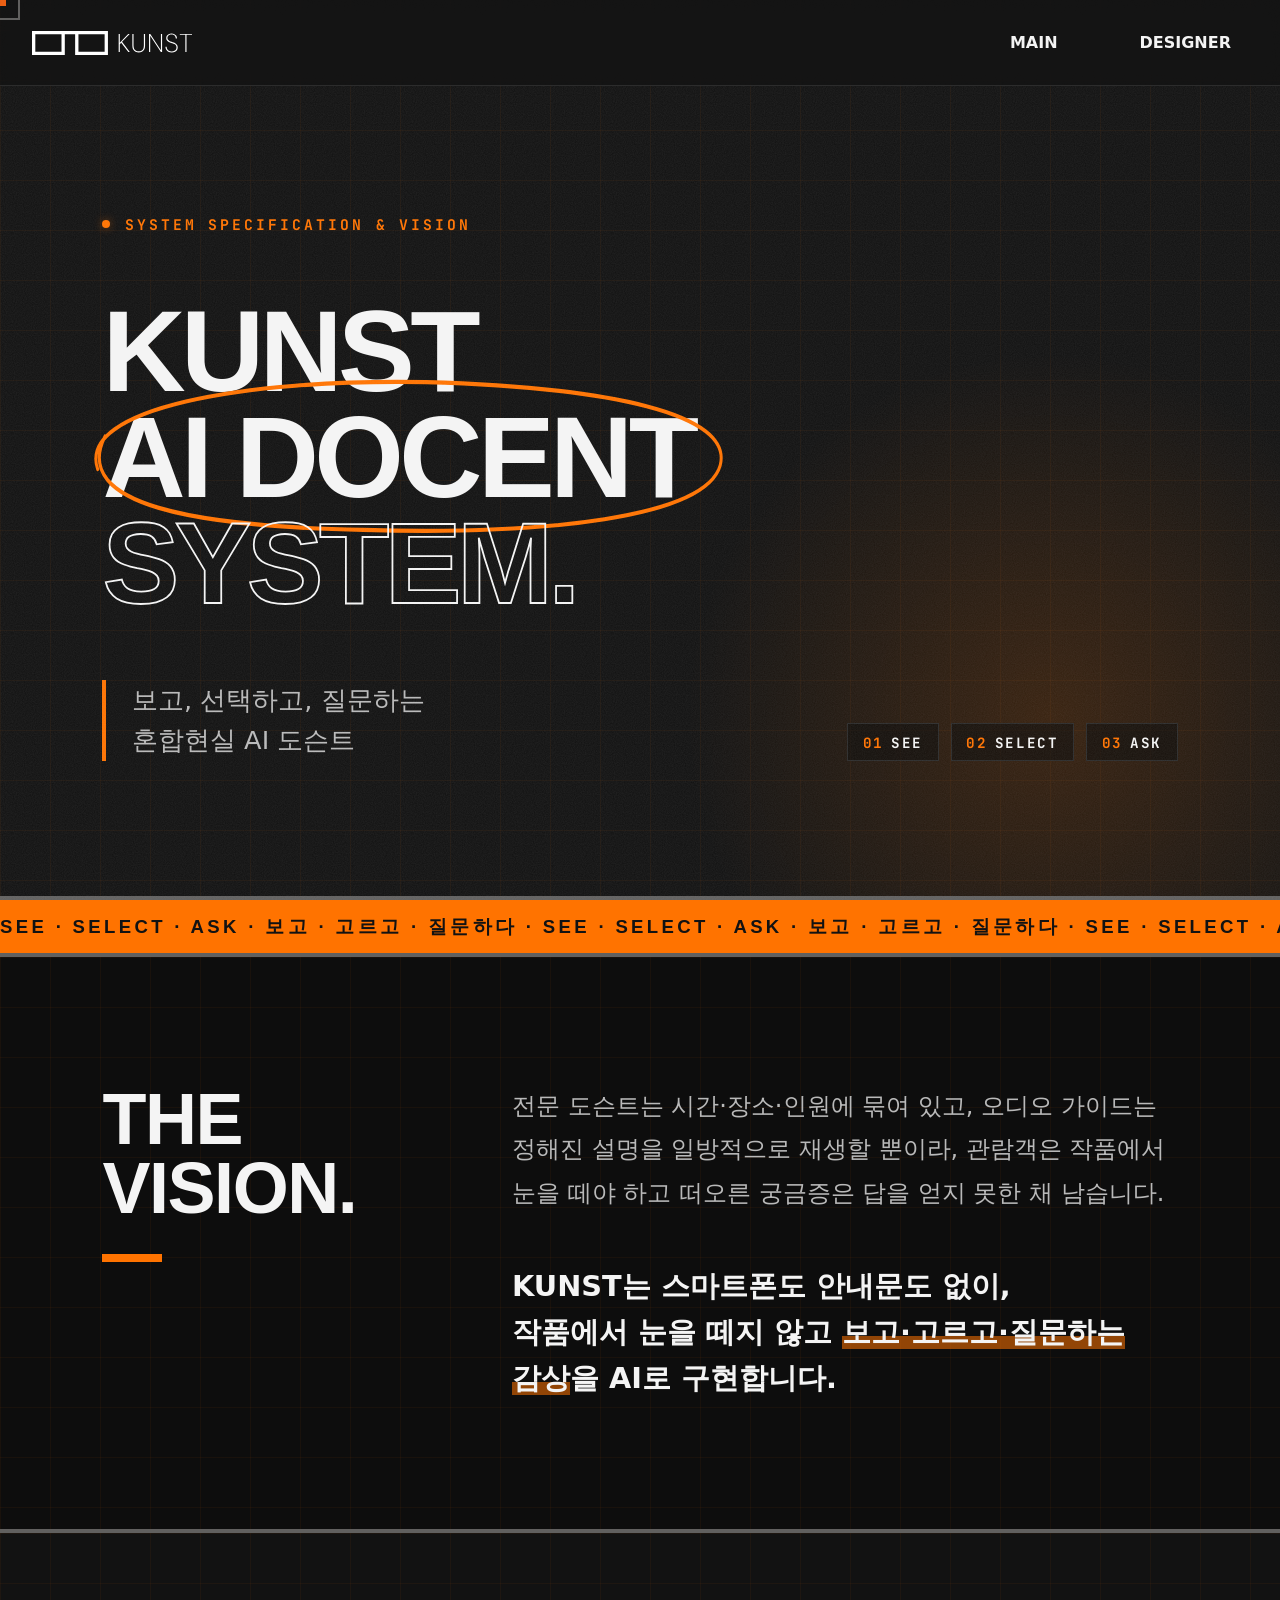
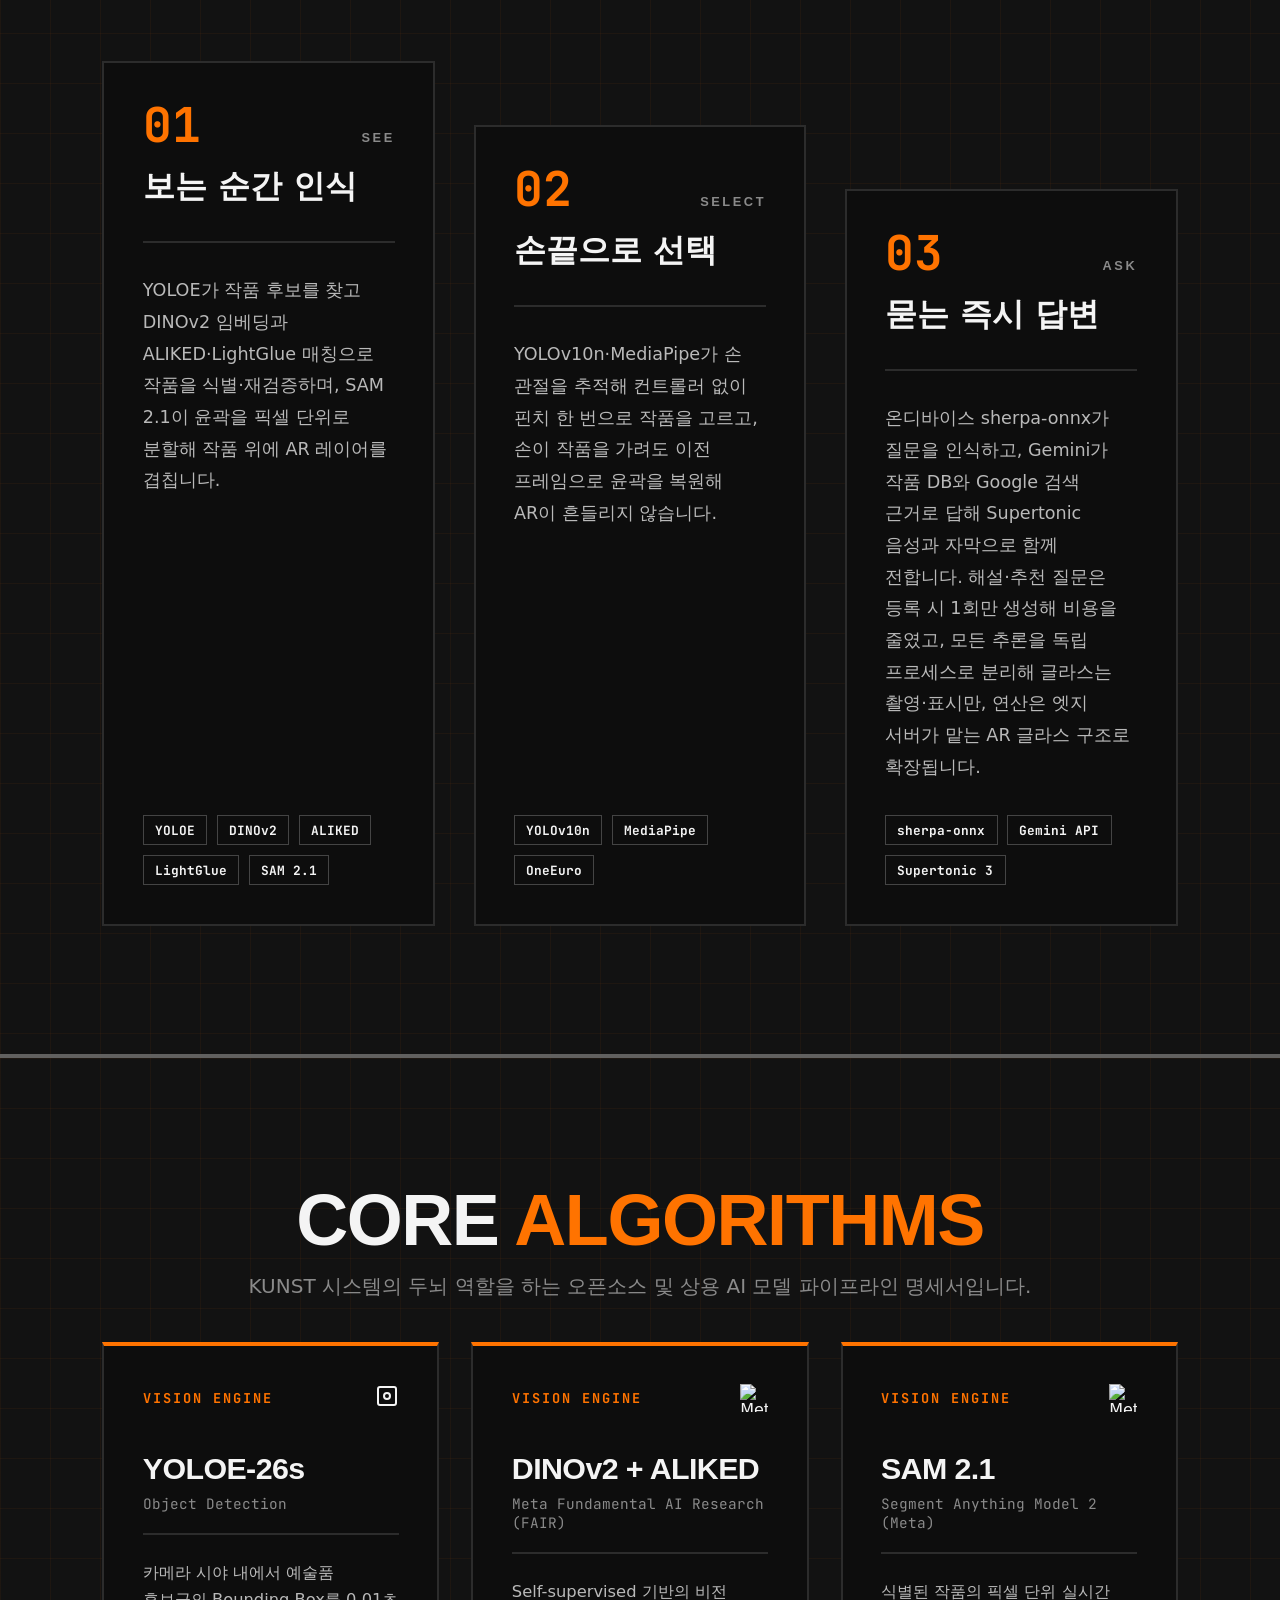
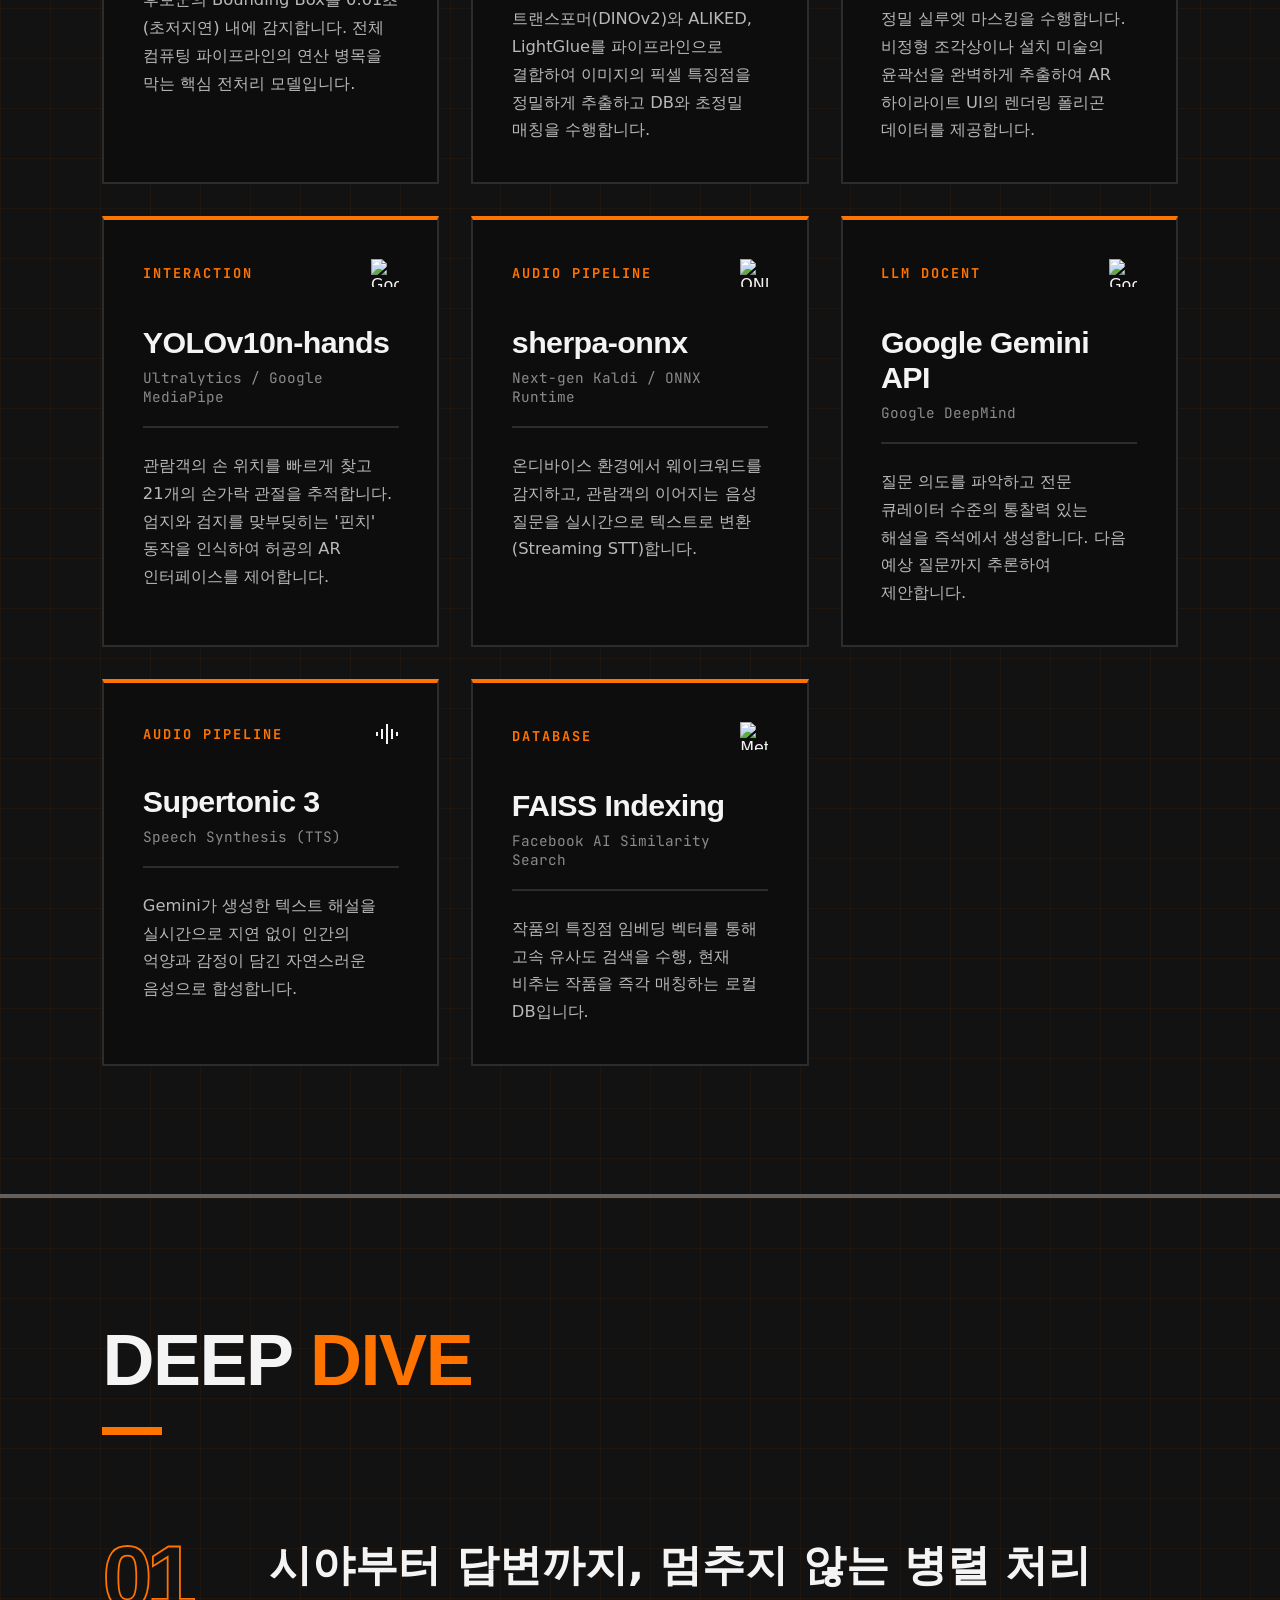
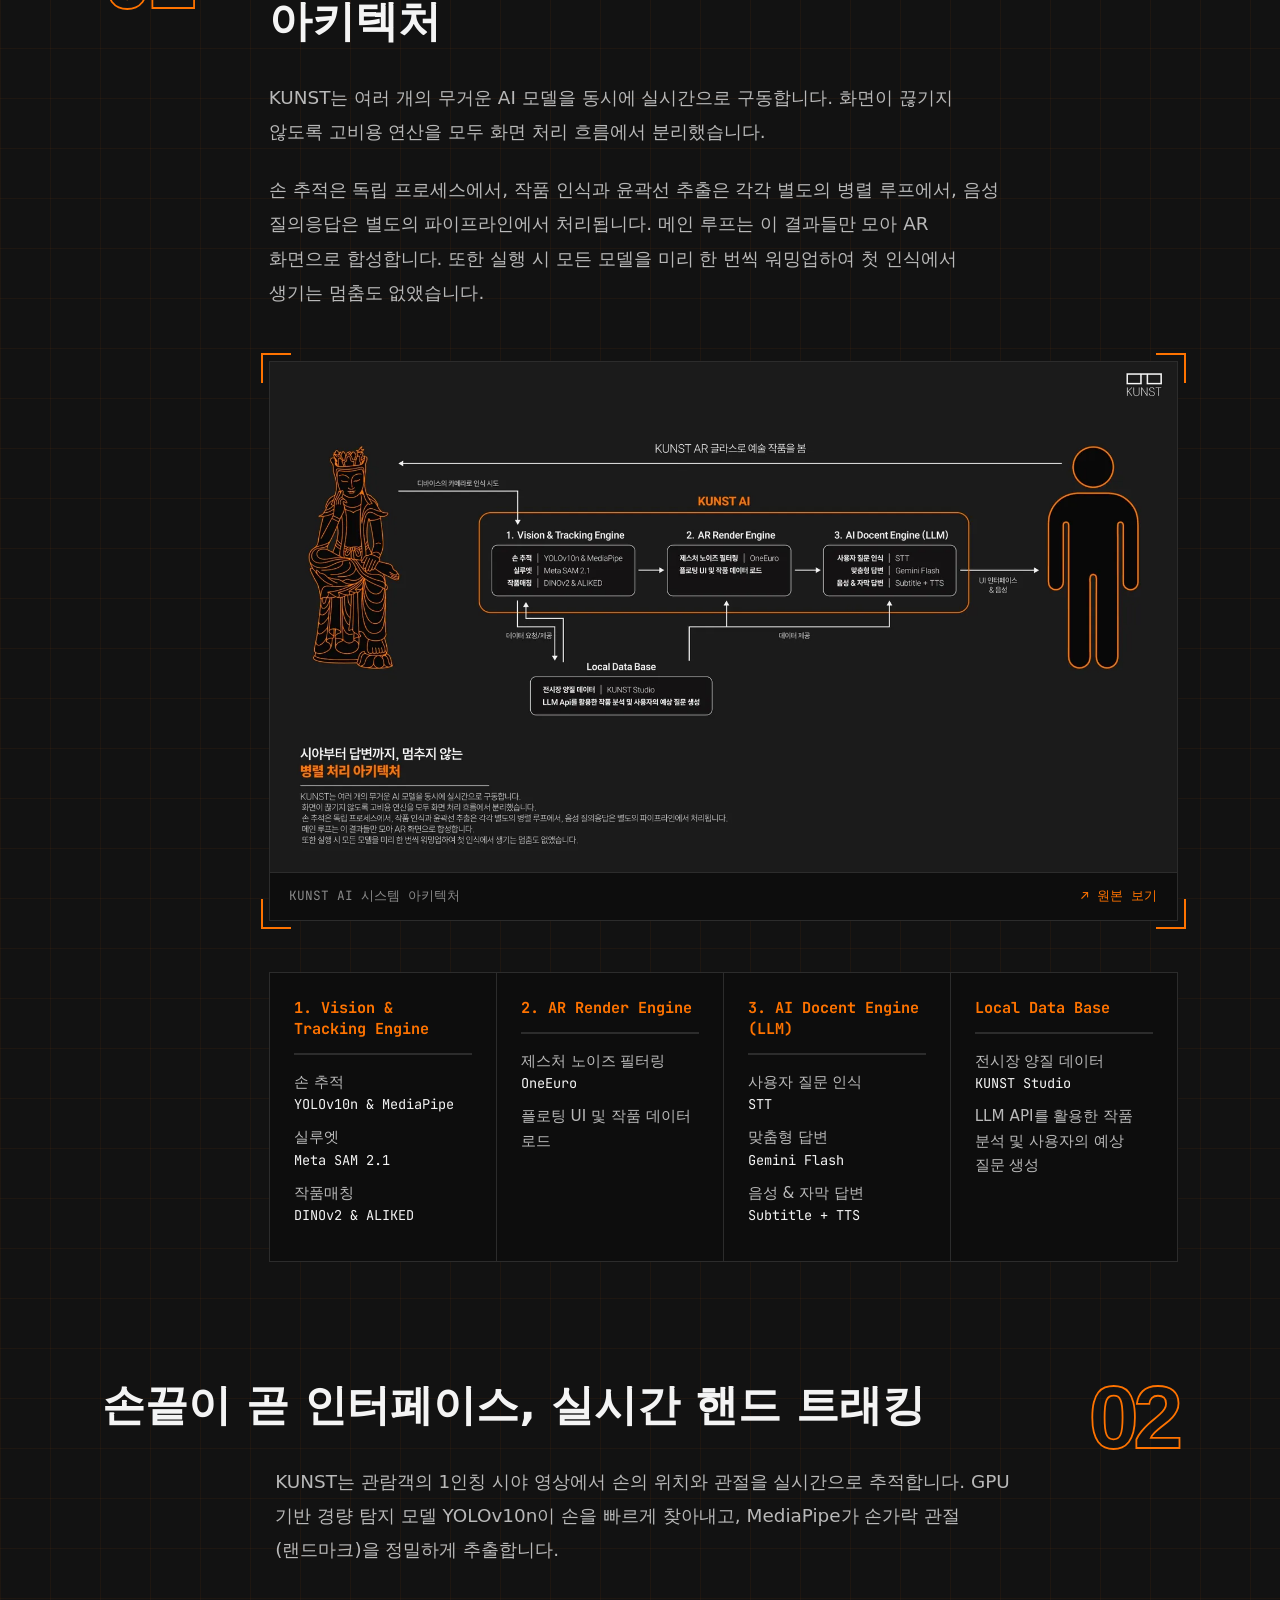
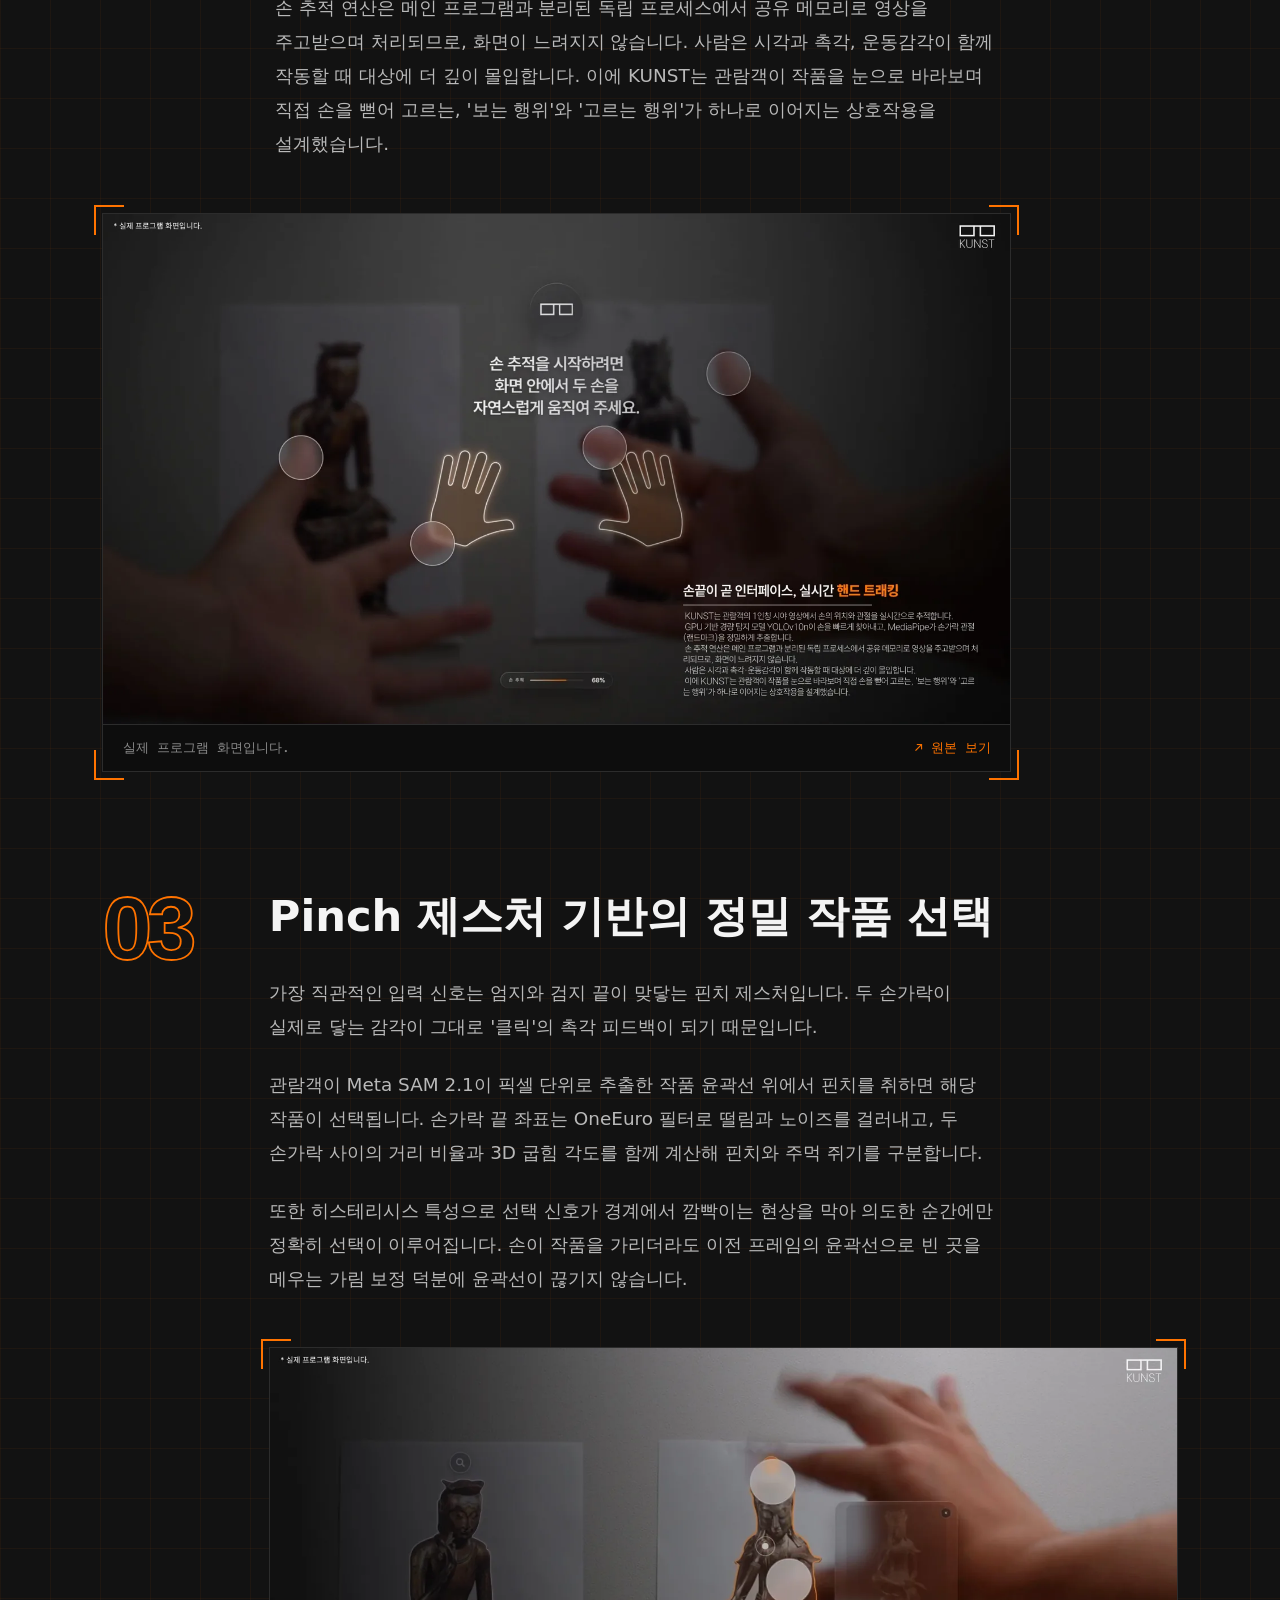
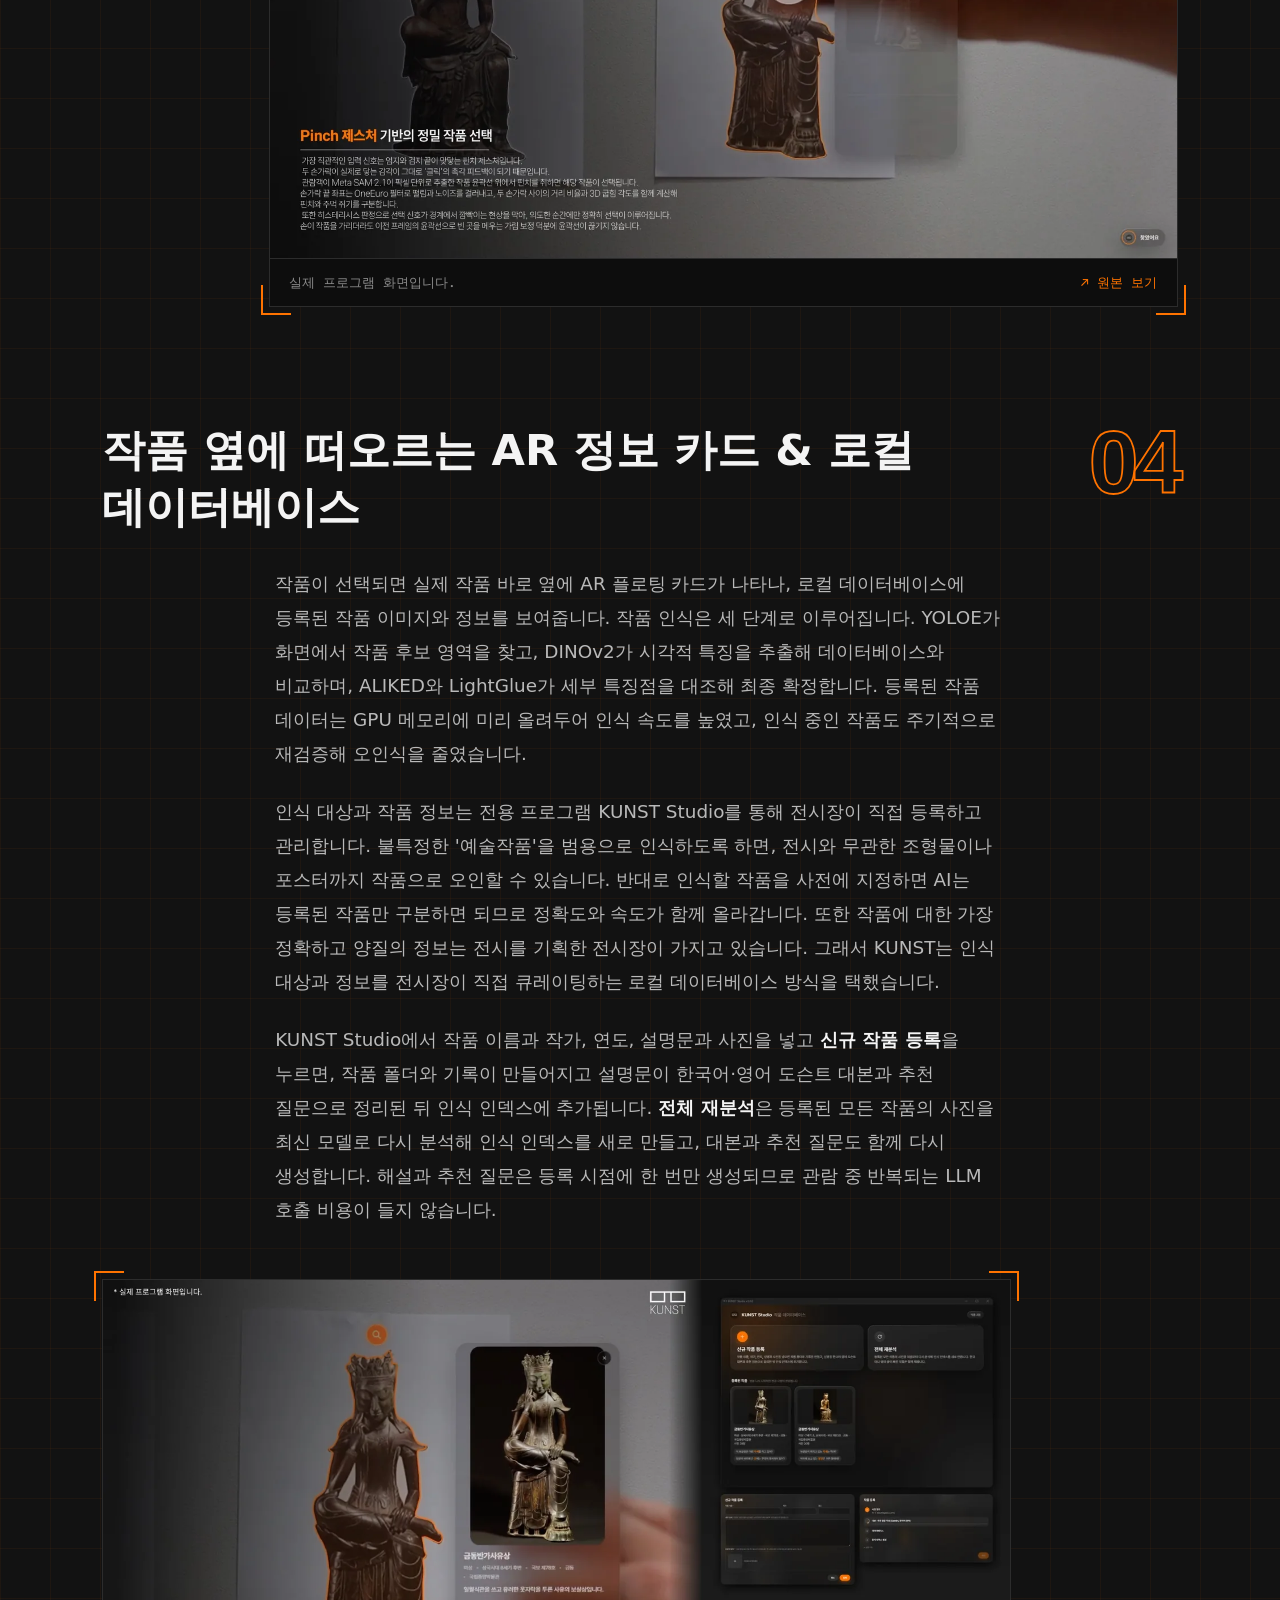
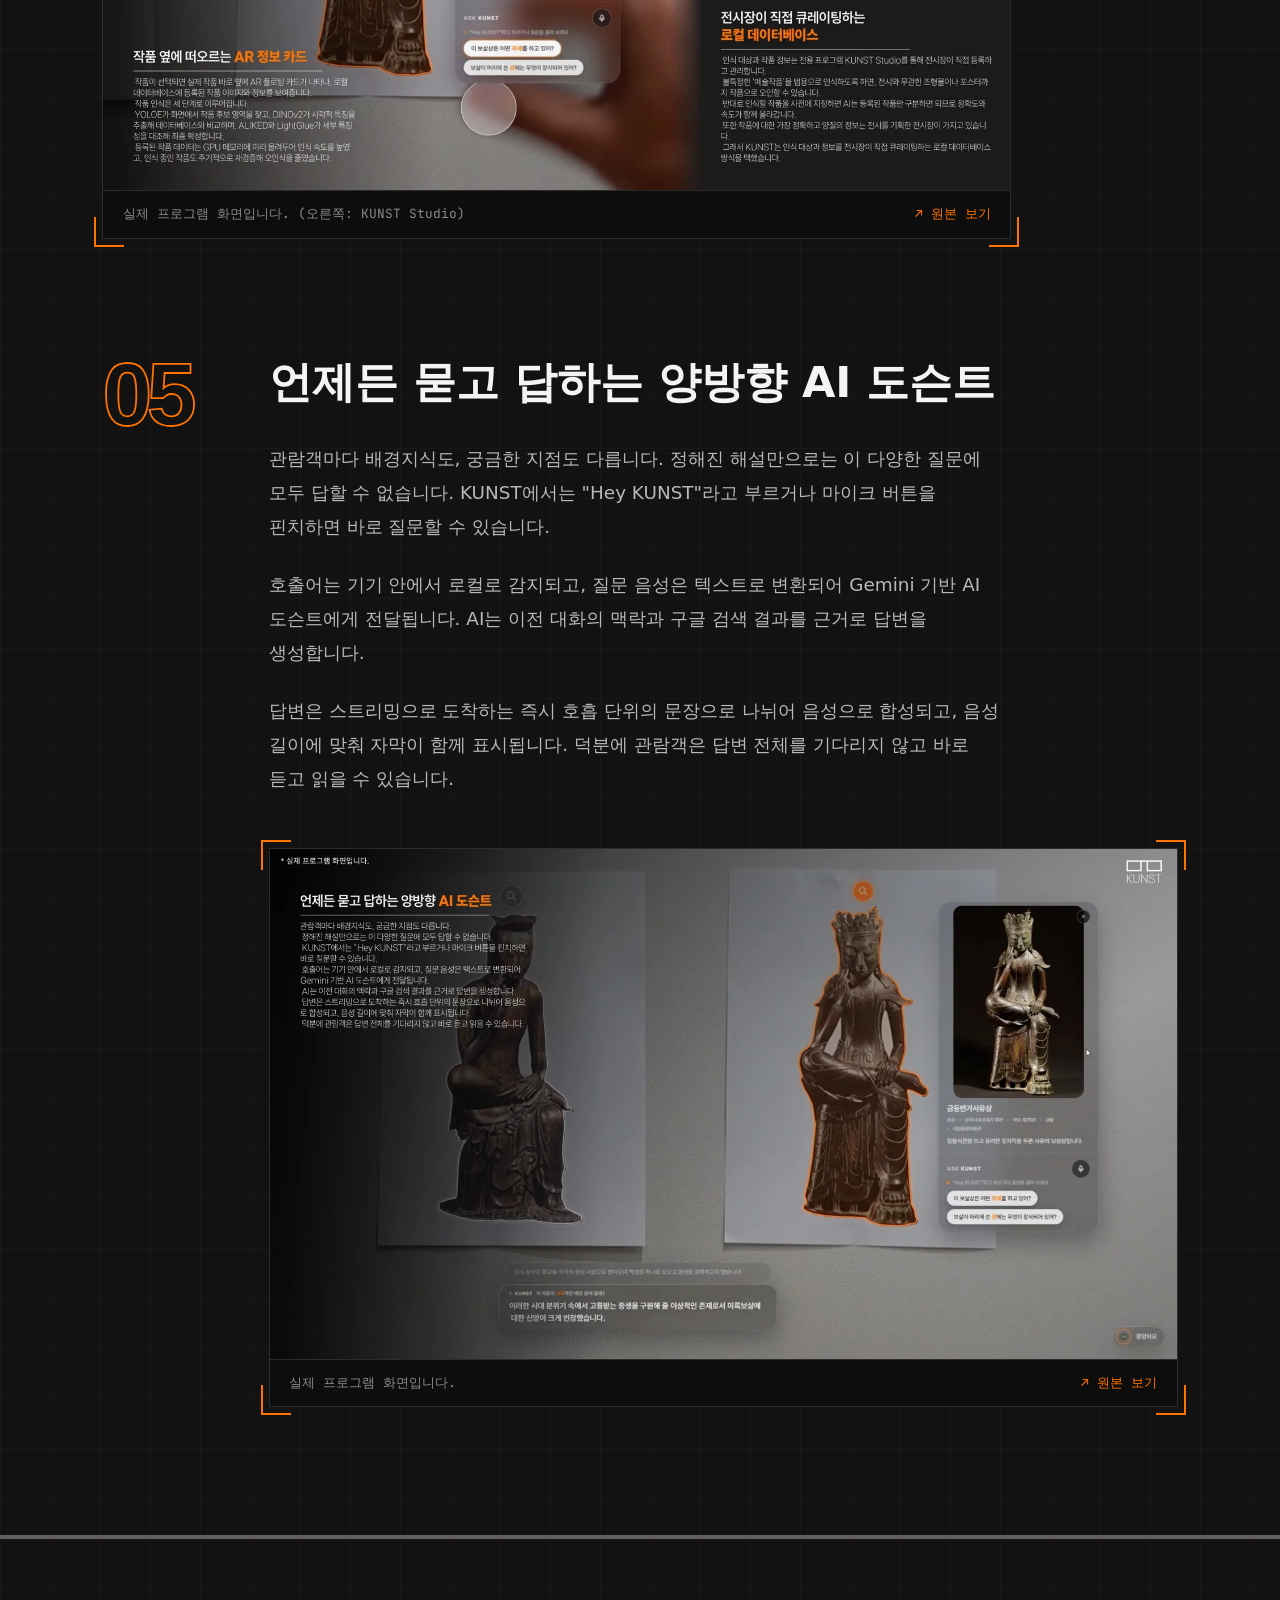
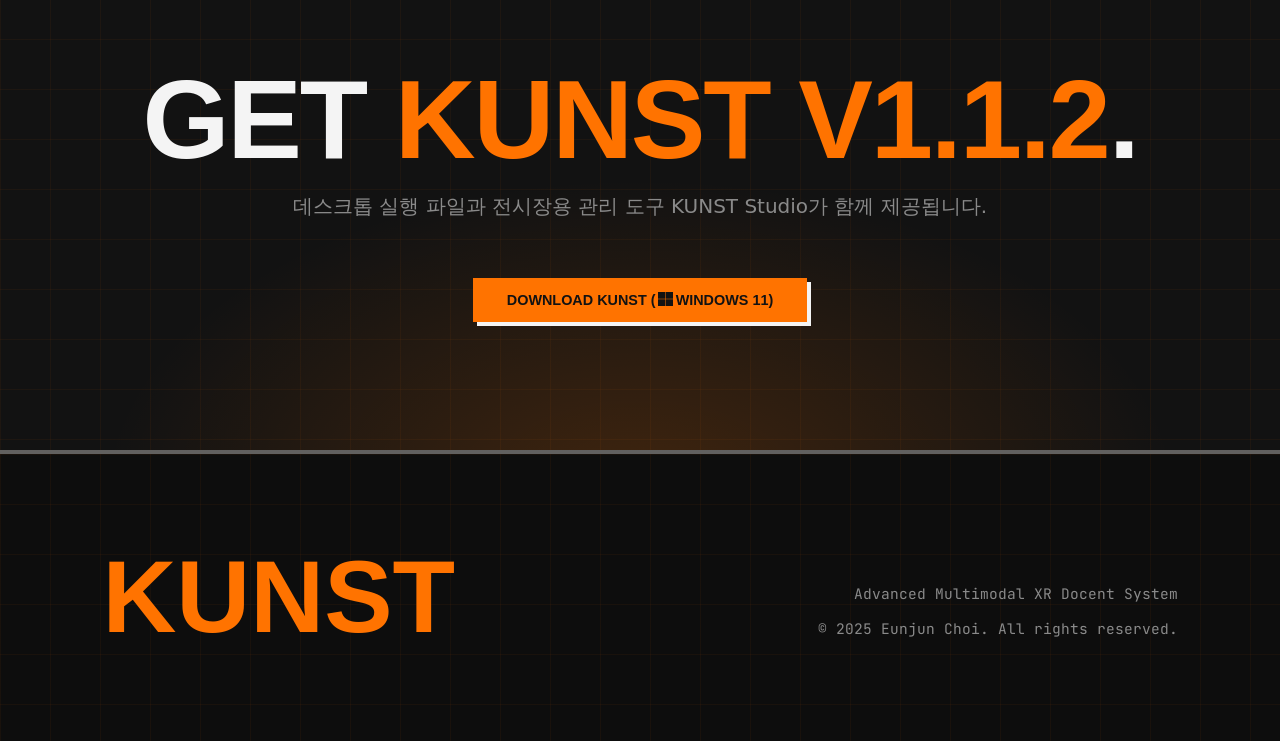
==== commit ec859181: "Update about.html" ====
--- a/about.html
+++ b/about.html
@@ -369,9 +369,9 @@
 
     <!-- 6. DOWNLOAD -->
     <section class="cta-section reveal">
-        <h2 class="section-title">GET <span class="highlight">KUNST</span>.</h2>
+        <h2 class="section-title">GET <span class="highlight">KUNST v1.1.2</span>.</h2>
         <p class="section-desc">데스크톱 실행 파일과 전시장용 관리 도구 KUNST Studio가 함께 제공됩니다.</p>
-        <a href="https://drive.google.com/drive/folders/1oZ0c1S5IYdZAh2HoCLbxfmhbVeXMtTHK?usp=sharing" target="_blank" rel="noopener" class="download-btn">
+        <a href="https://drive.google.com/file/d/1kJ85dZDMPM2R6qHyV5yF09Y5JfclUIWy/view?usp=sharing" target="_blank" rel="noopener" class="download-btn">
             DOWNLOAD KUNST (<img src="assets/img/windows-11.svg" alt="Windows" class="win-icon">WINDOWS 11)
         </a>
     </section>
